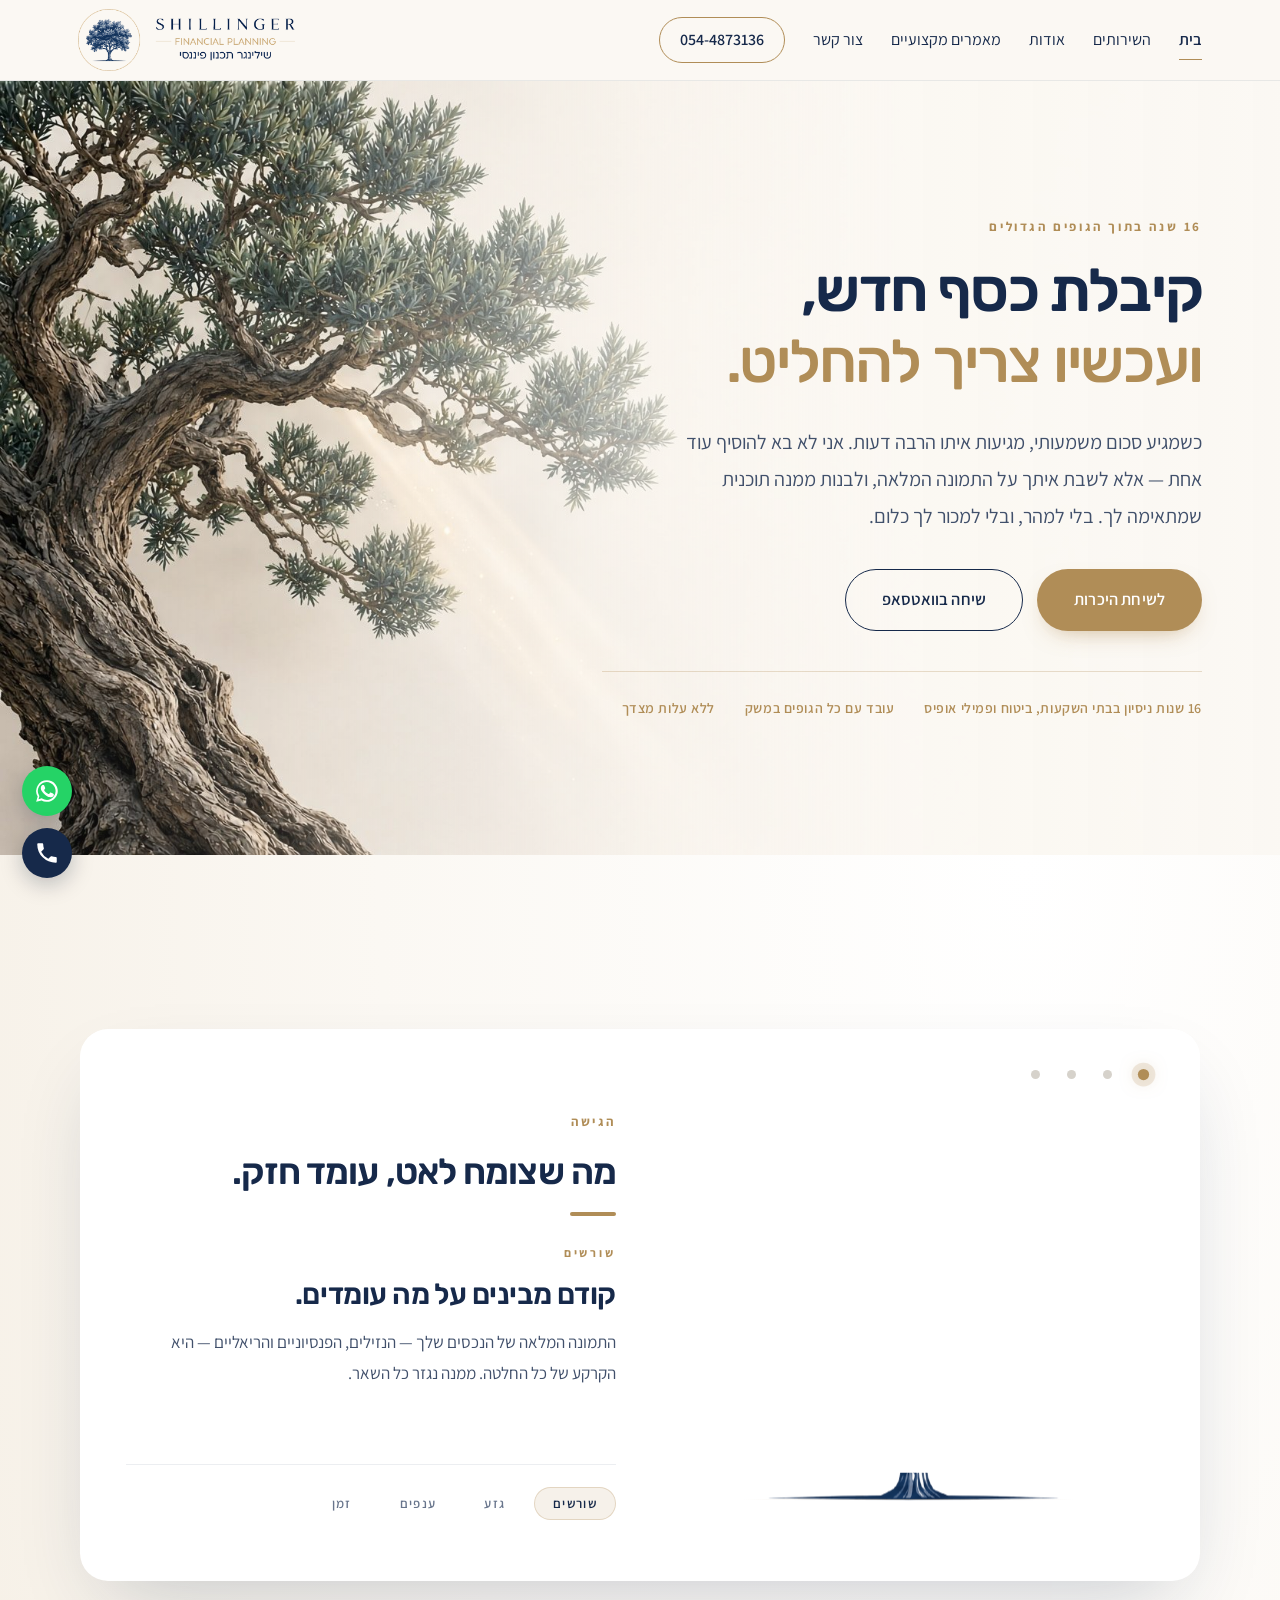
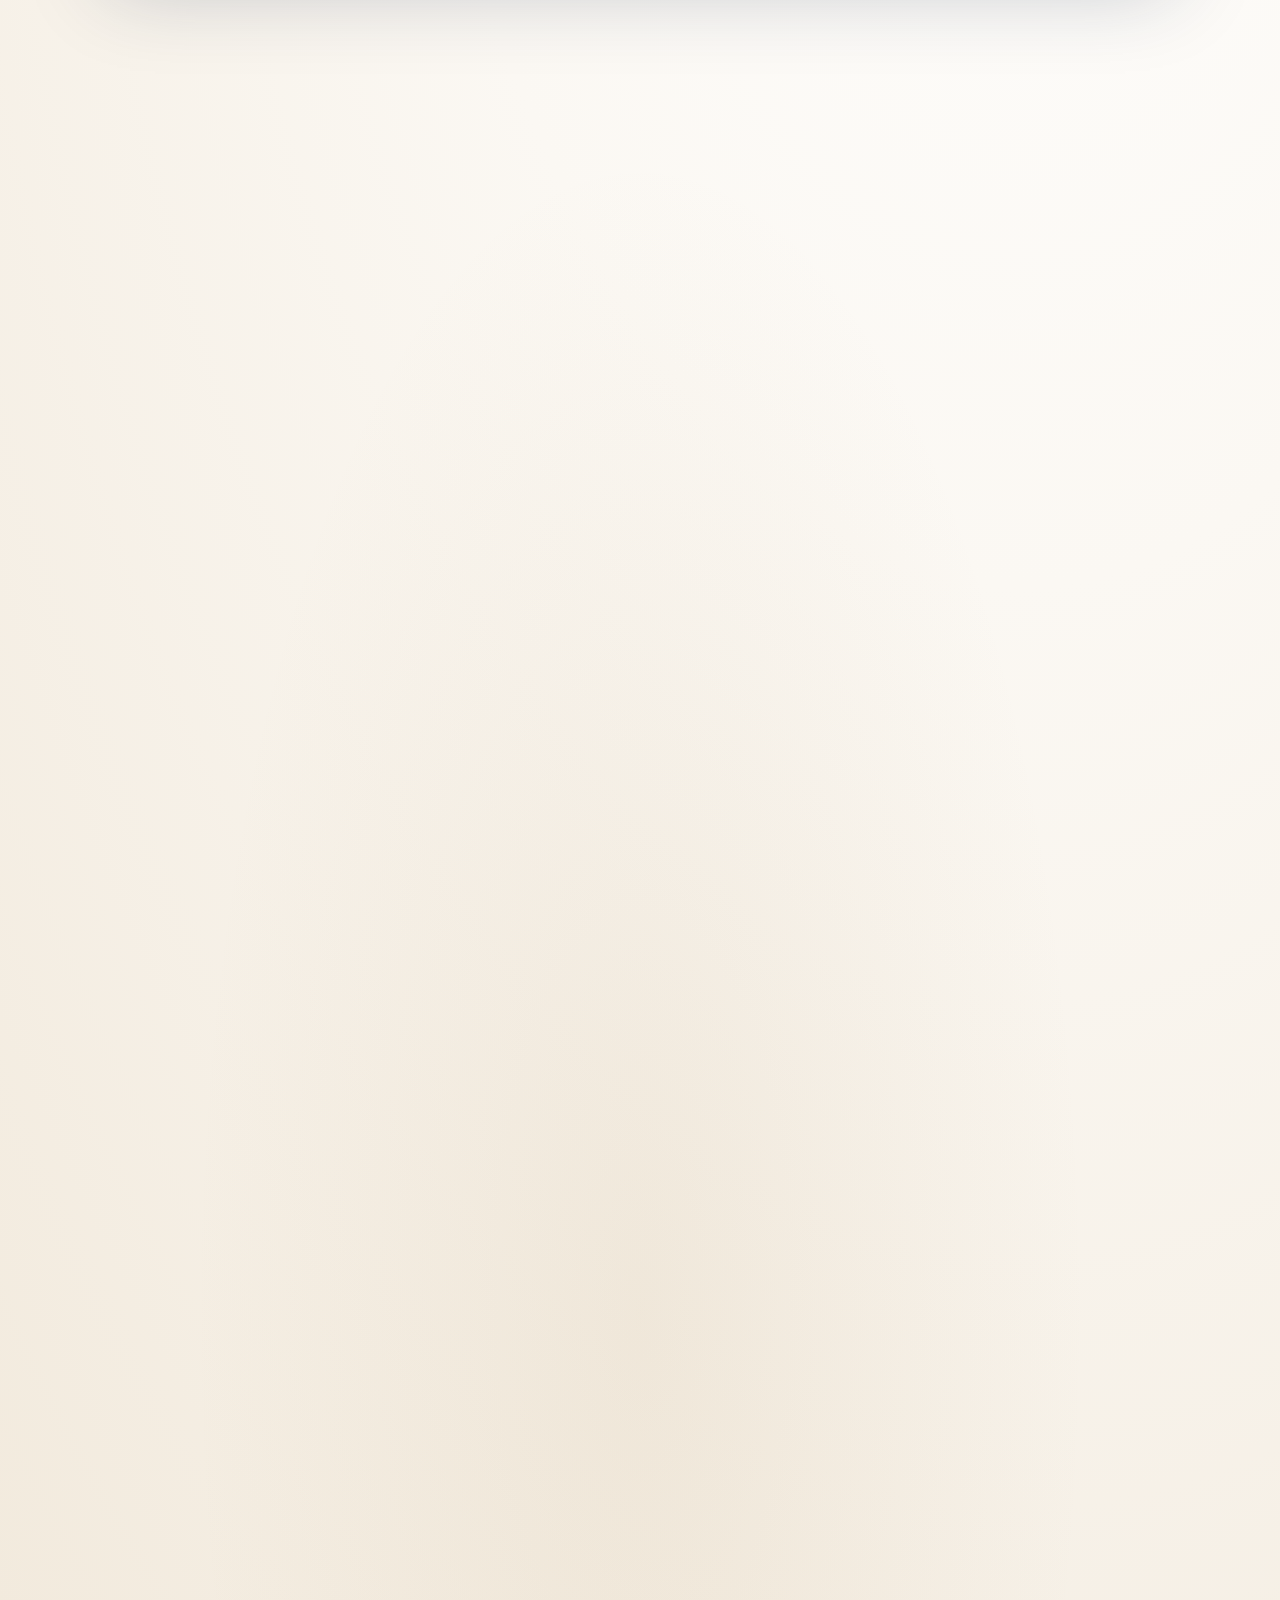
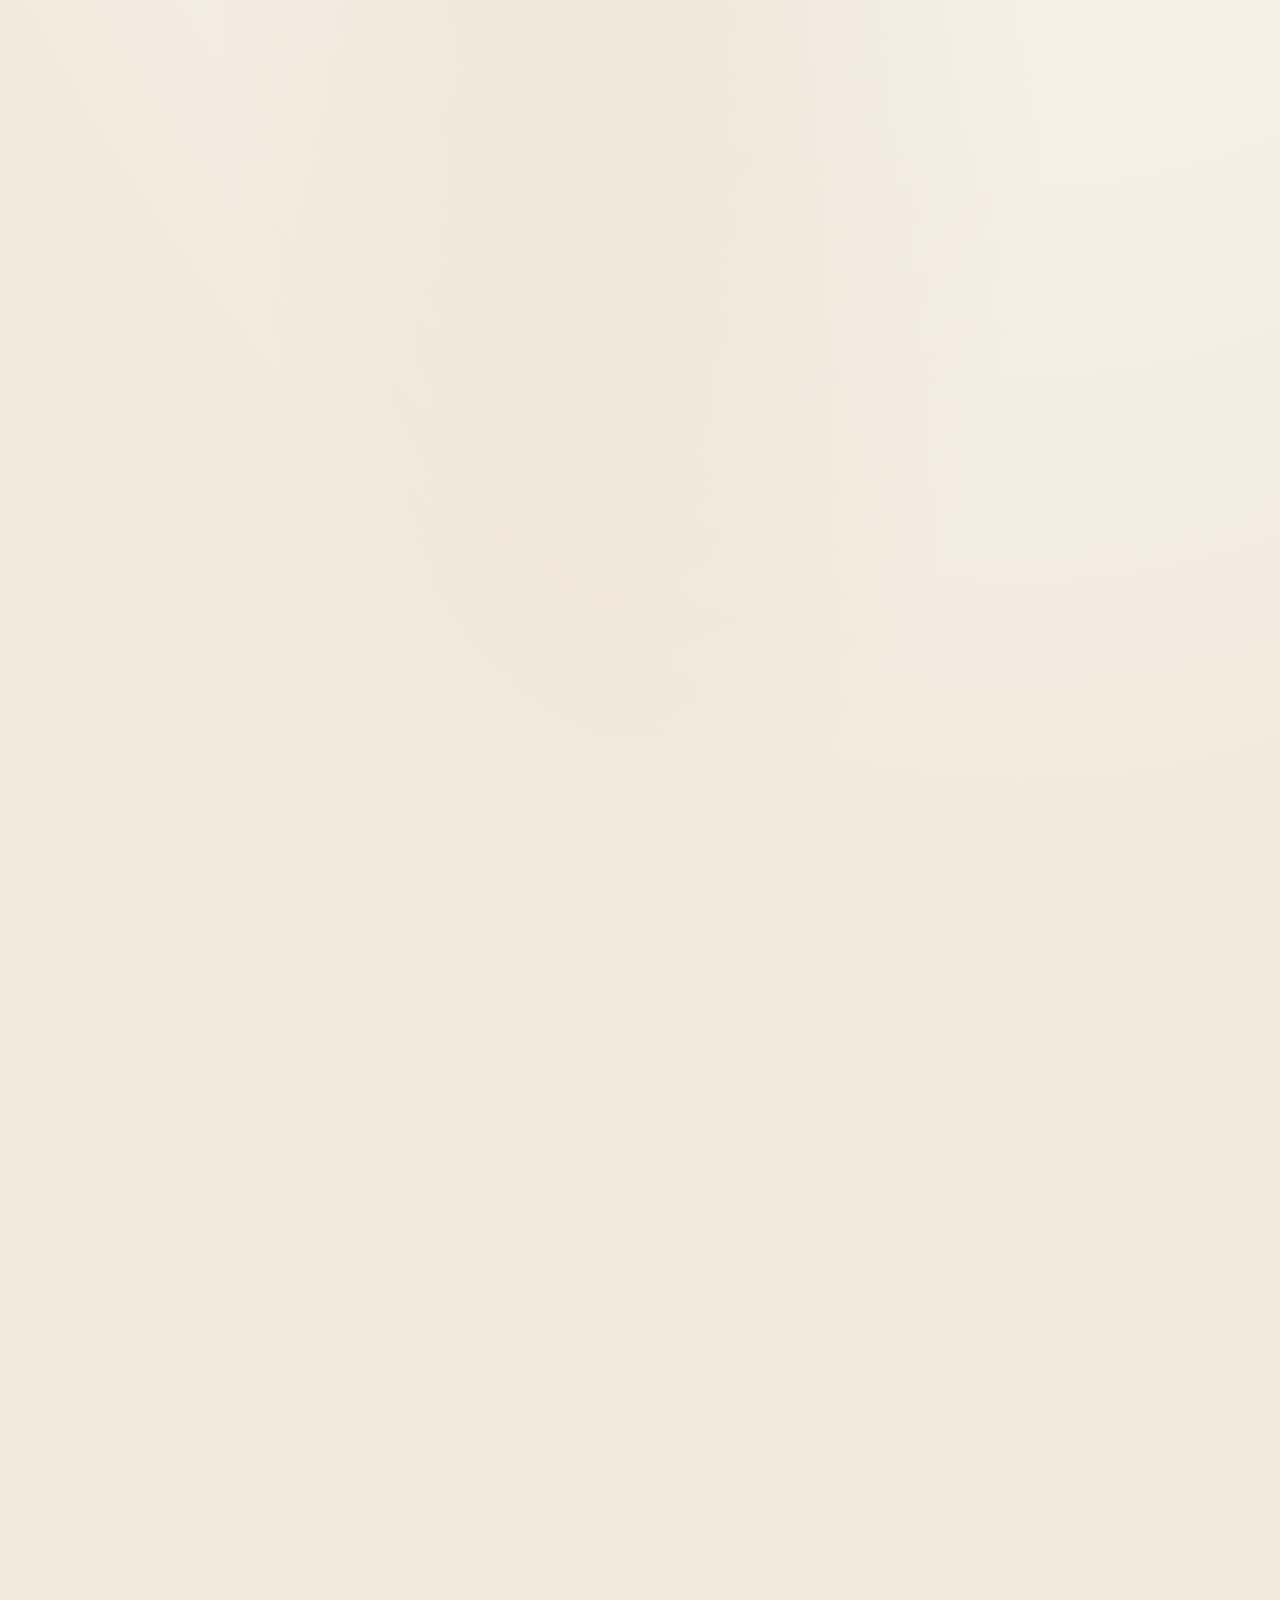
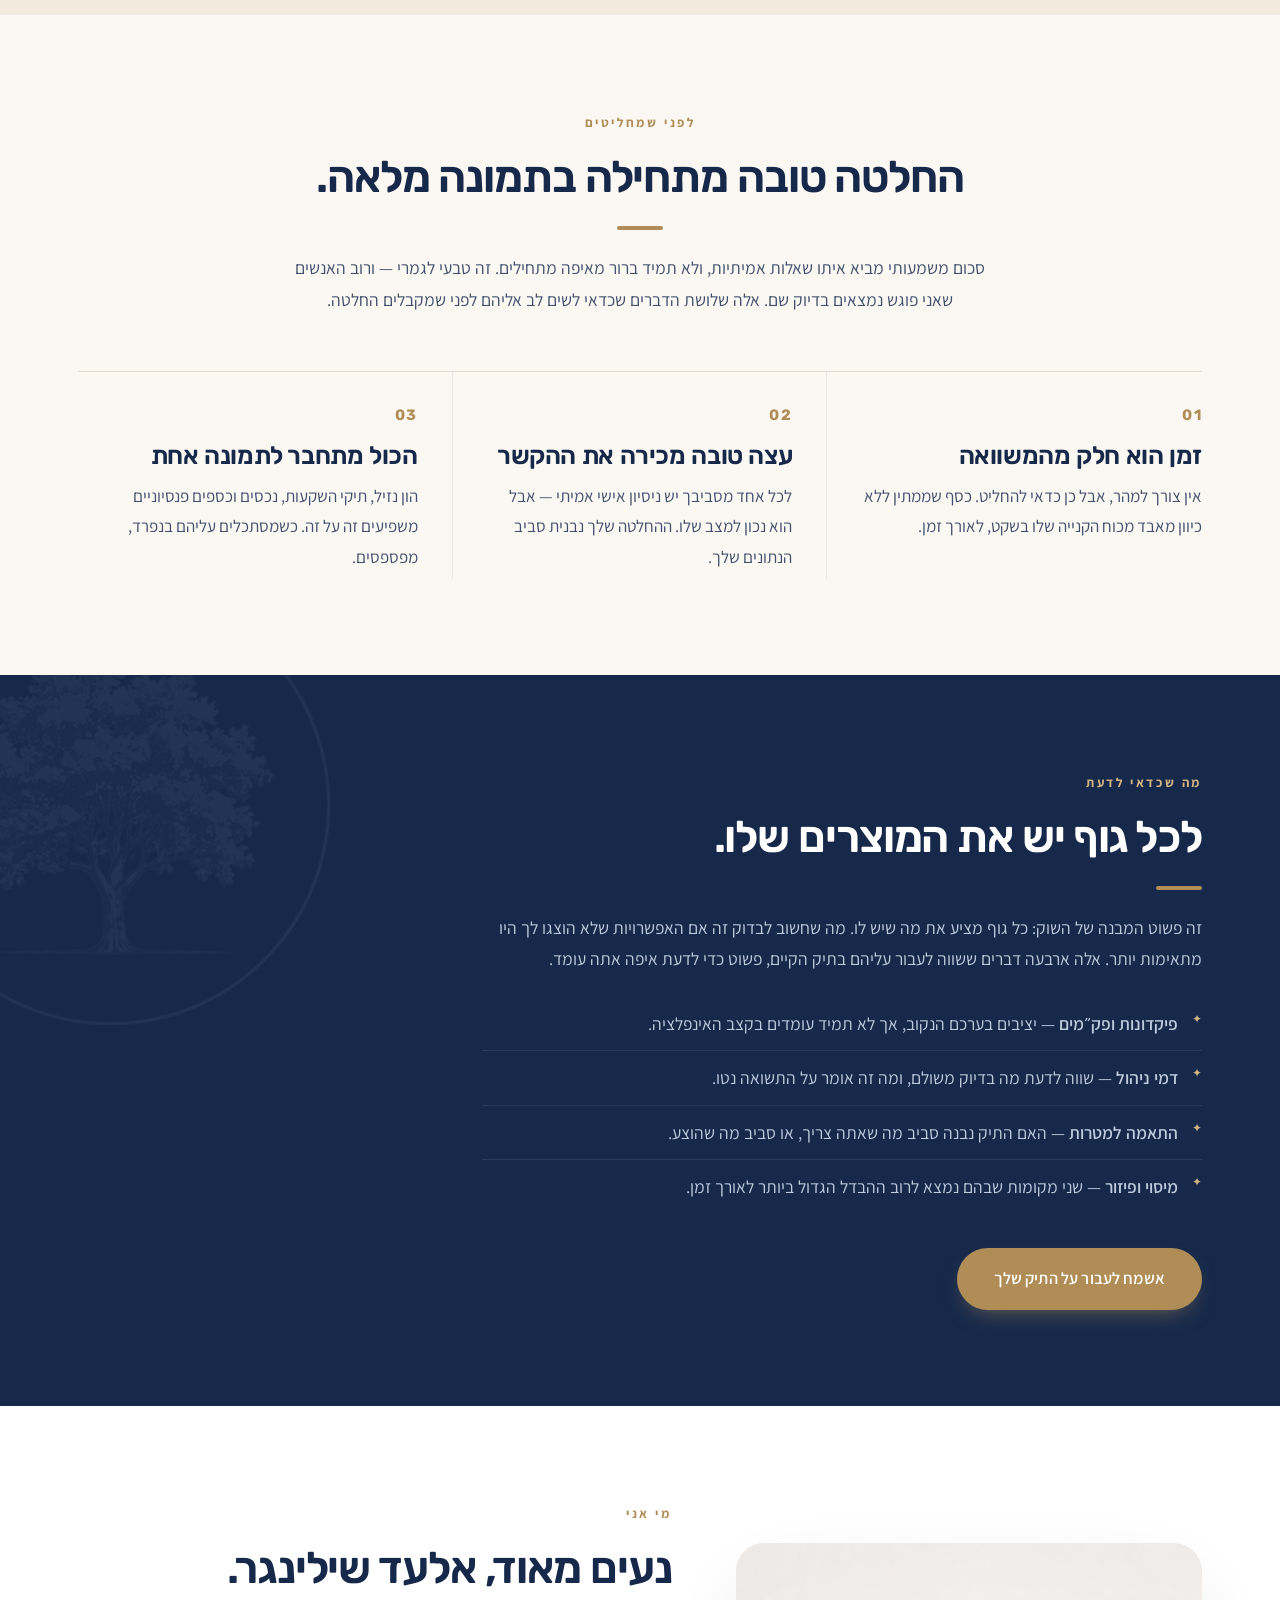
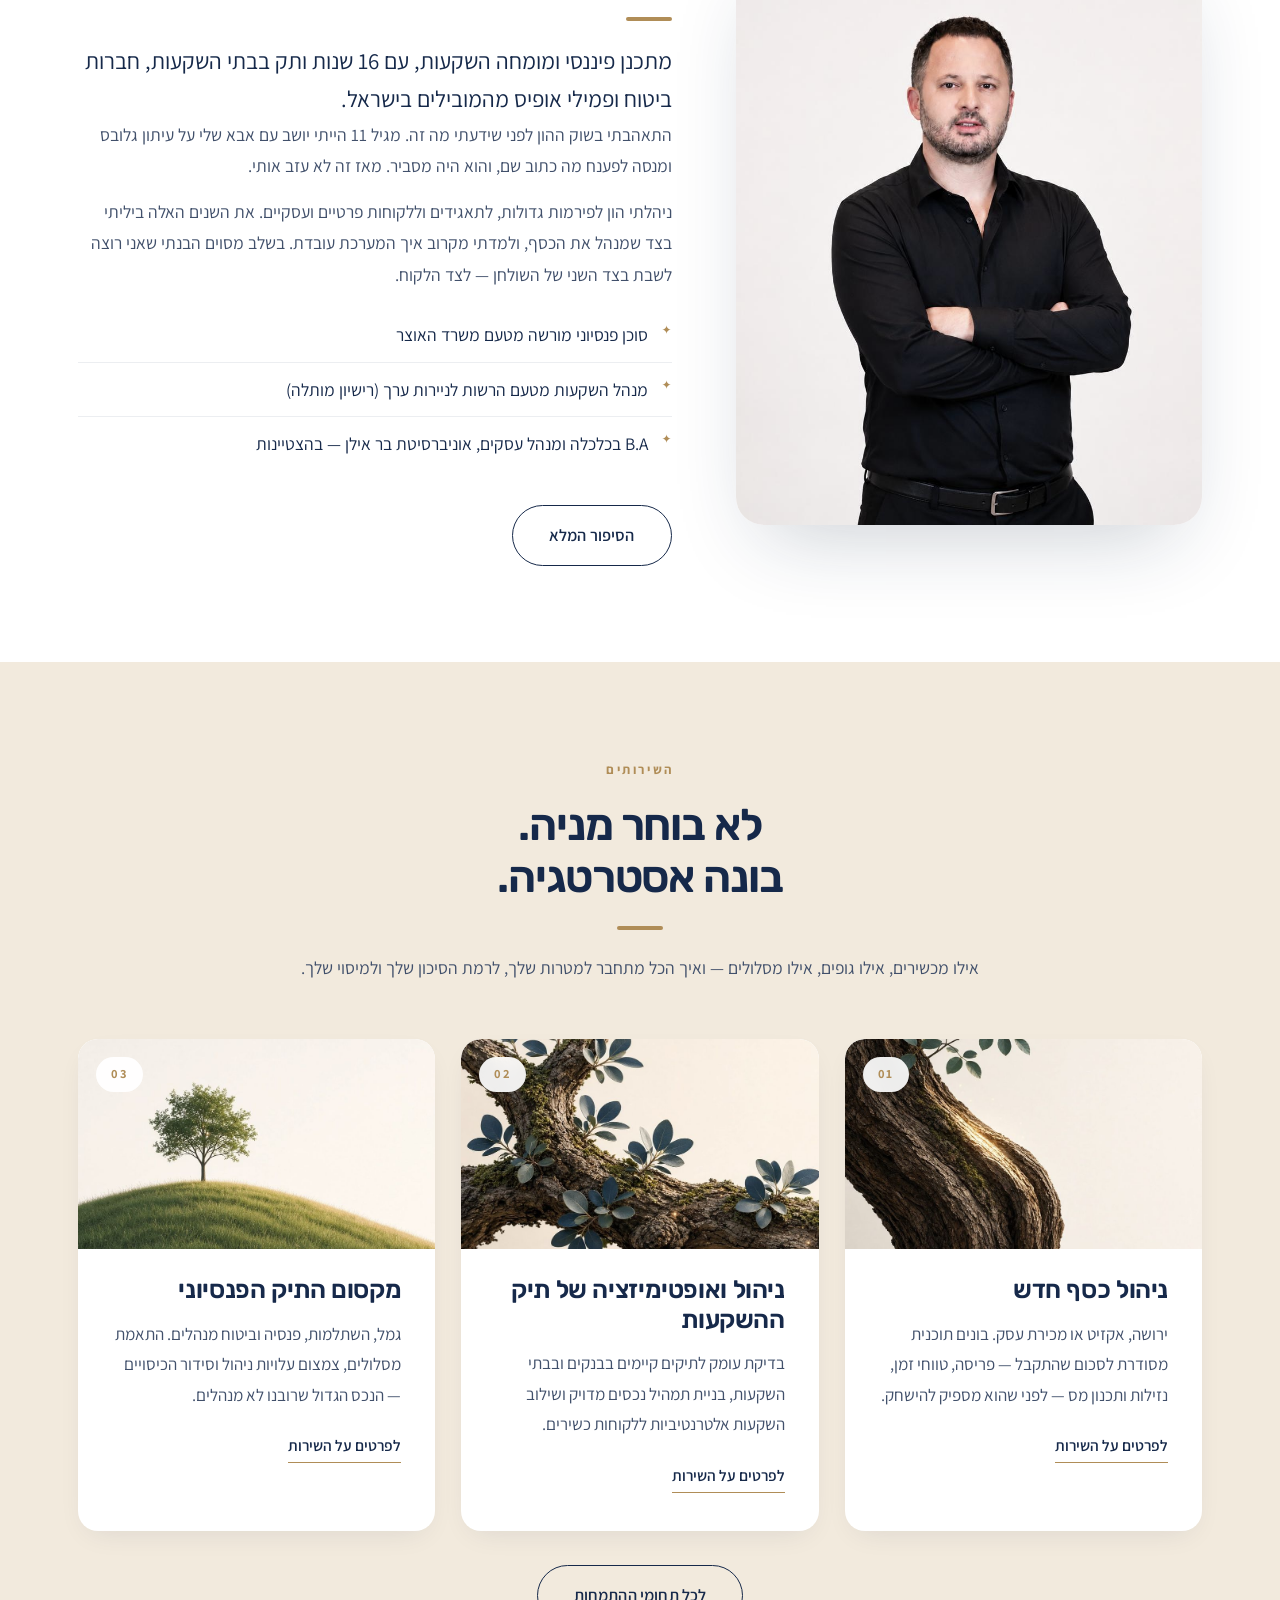
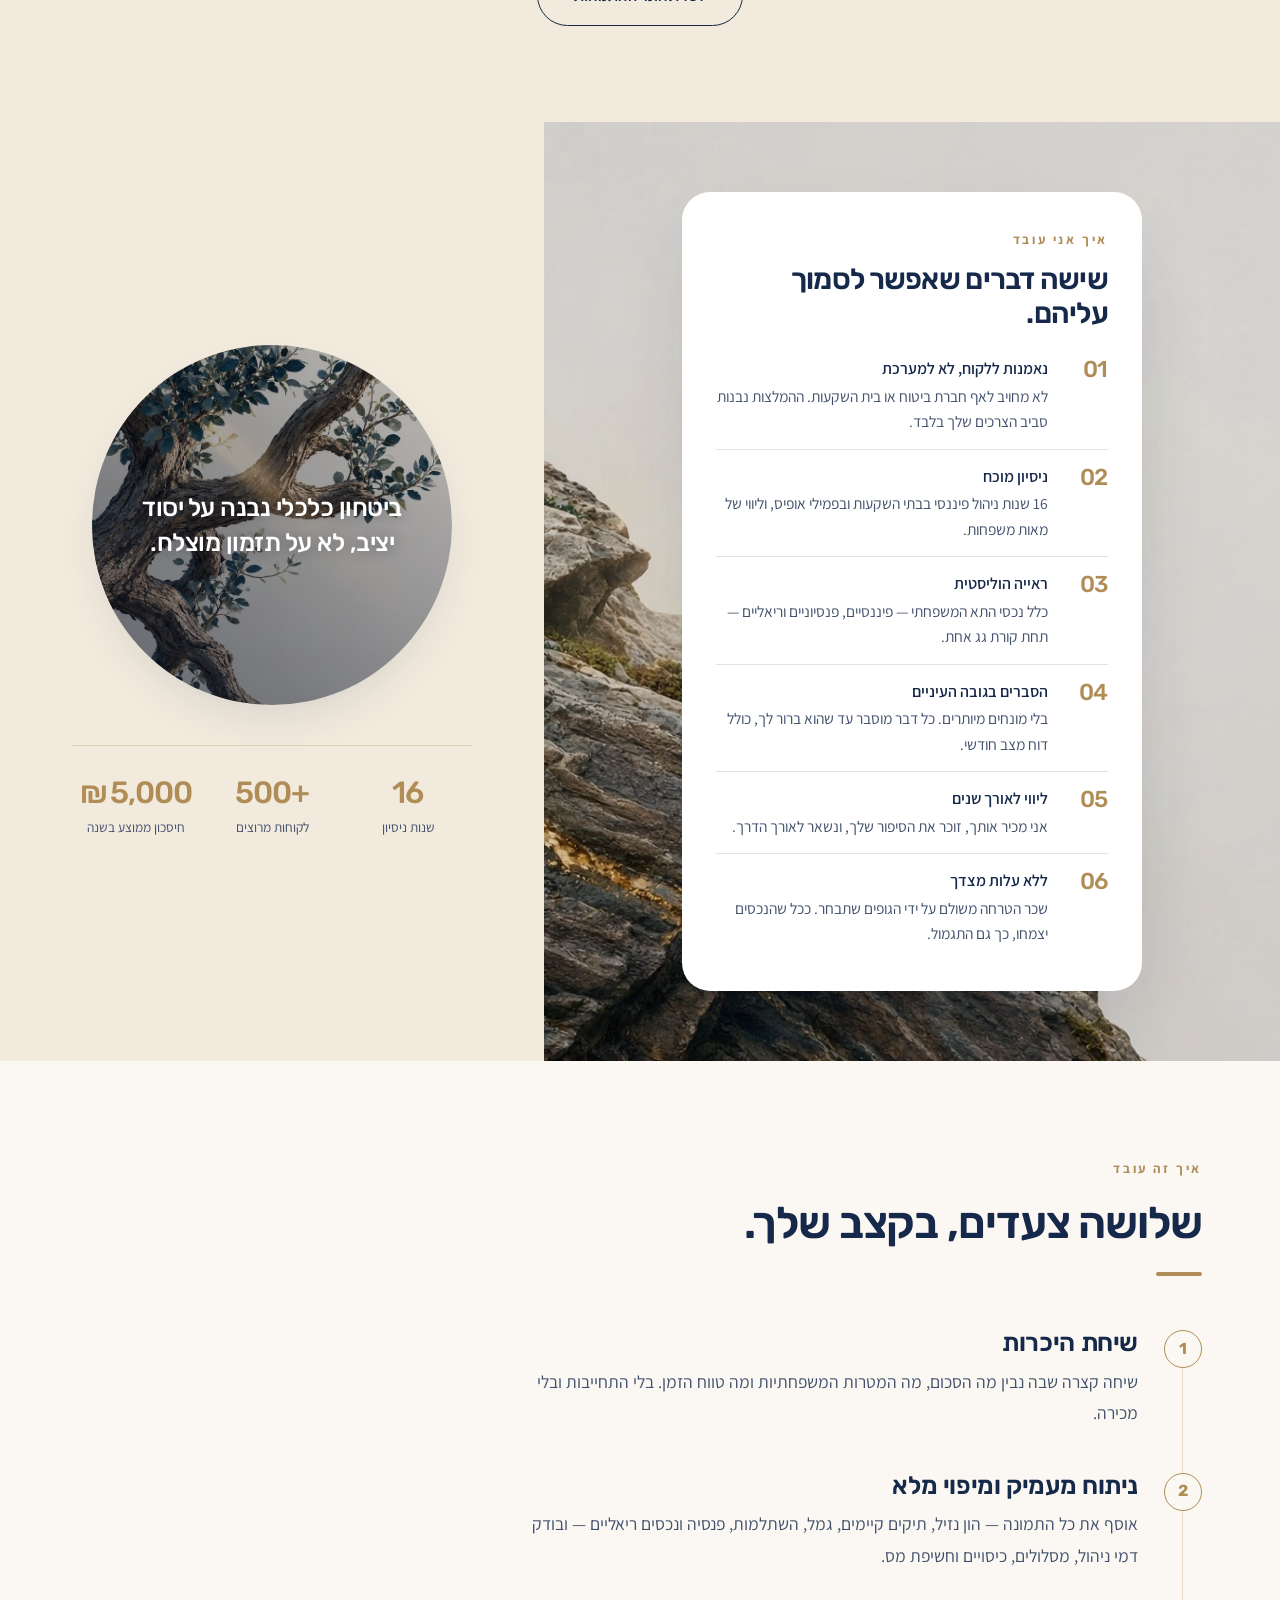
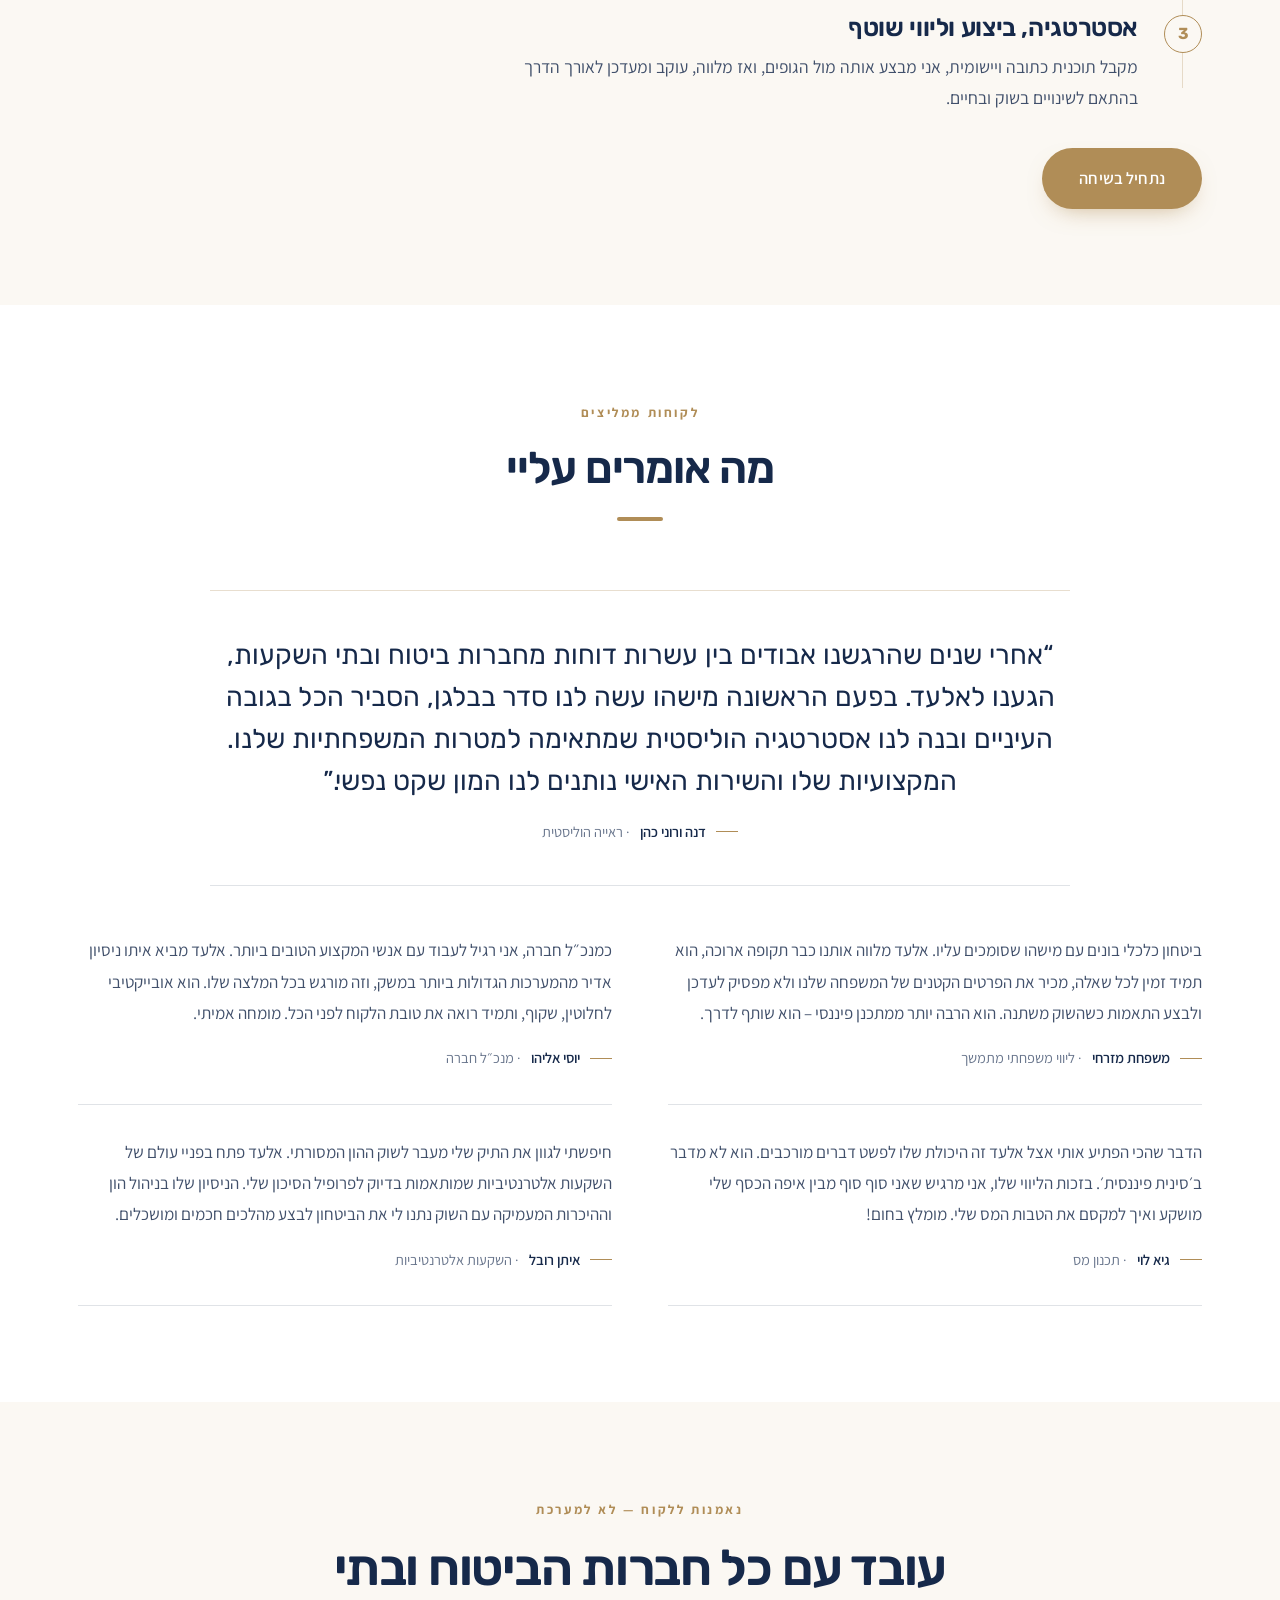
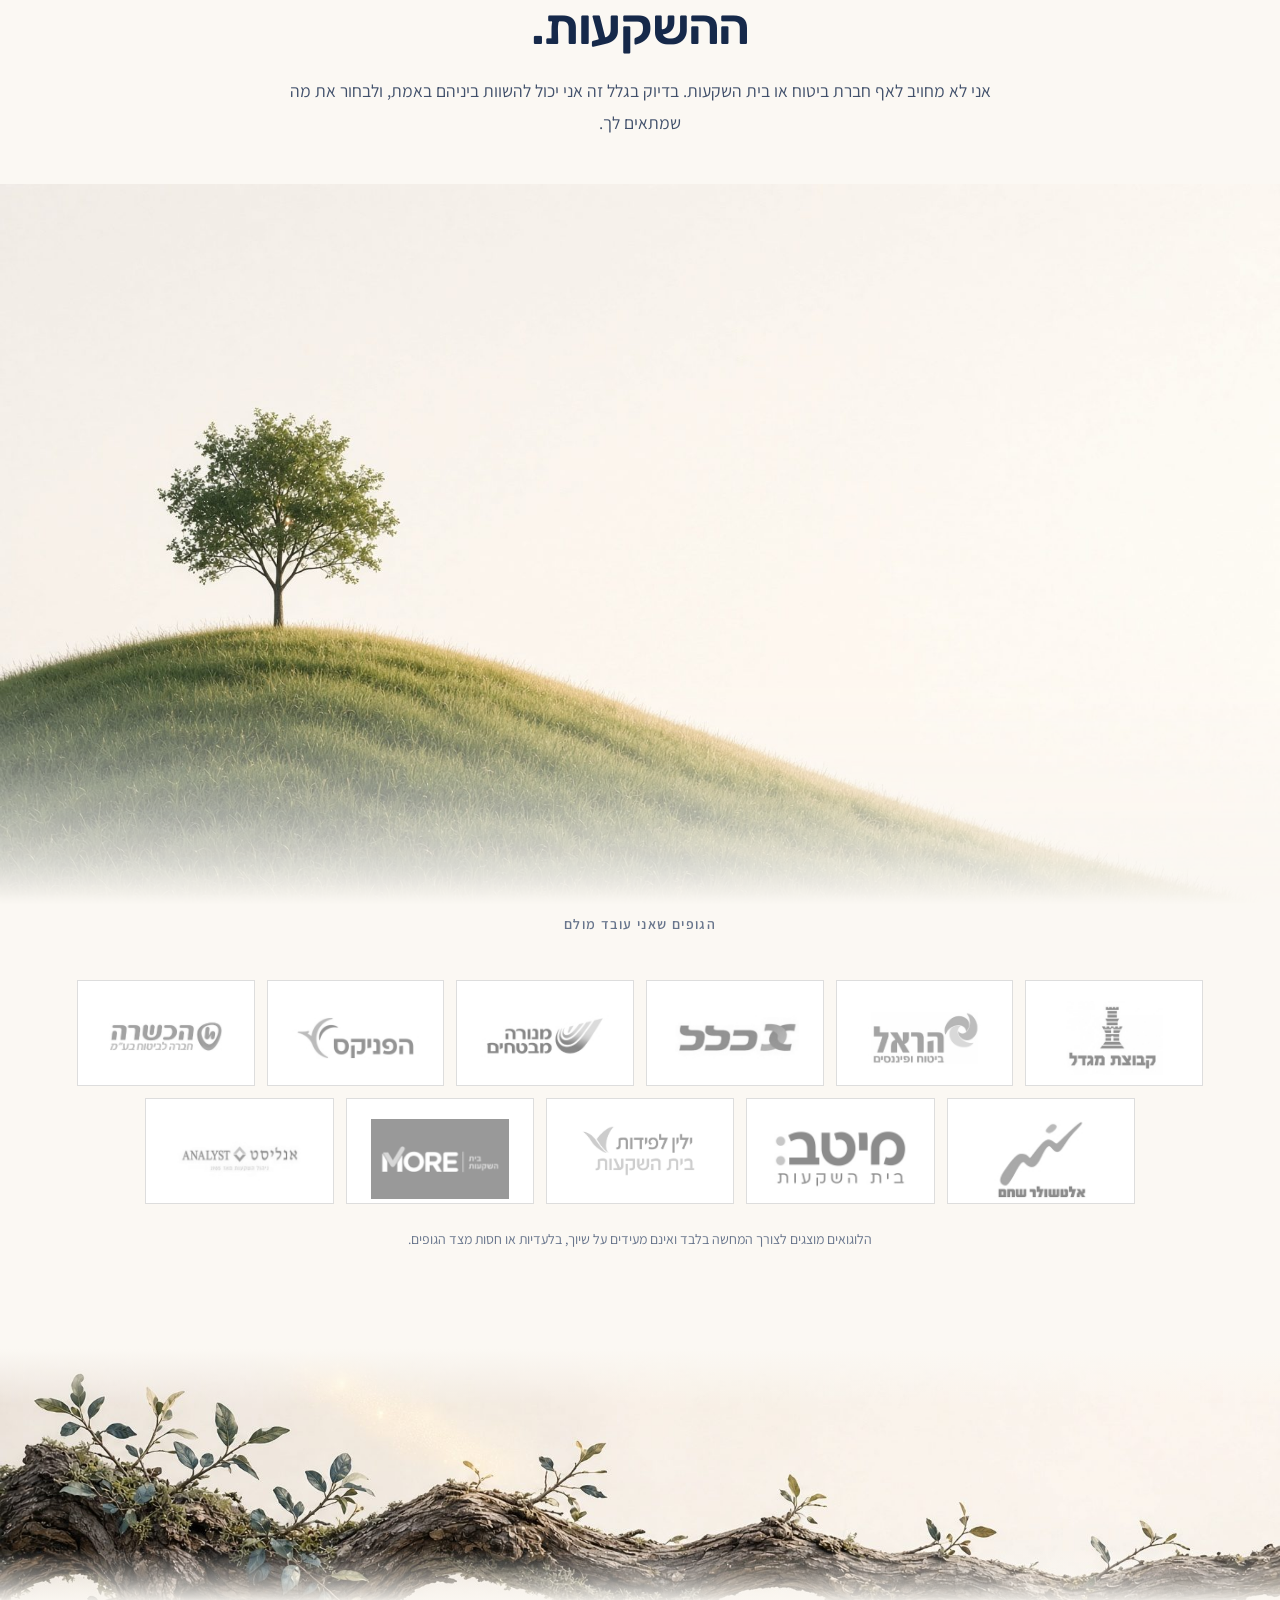
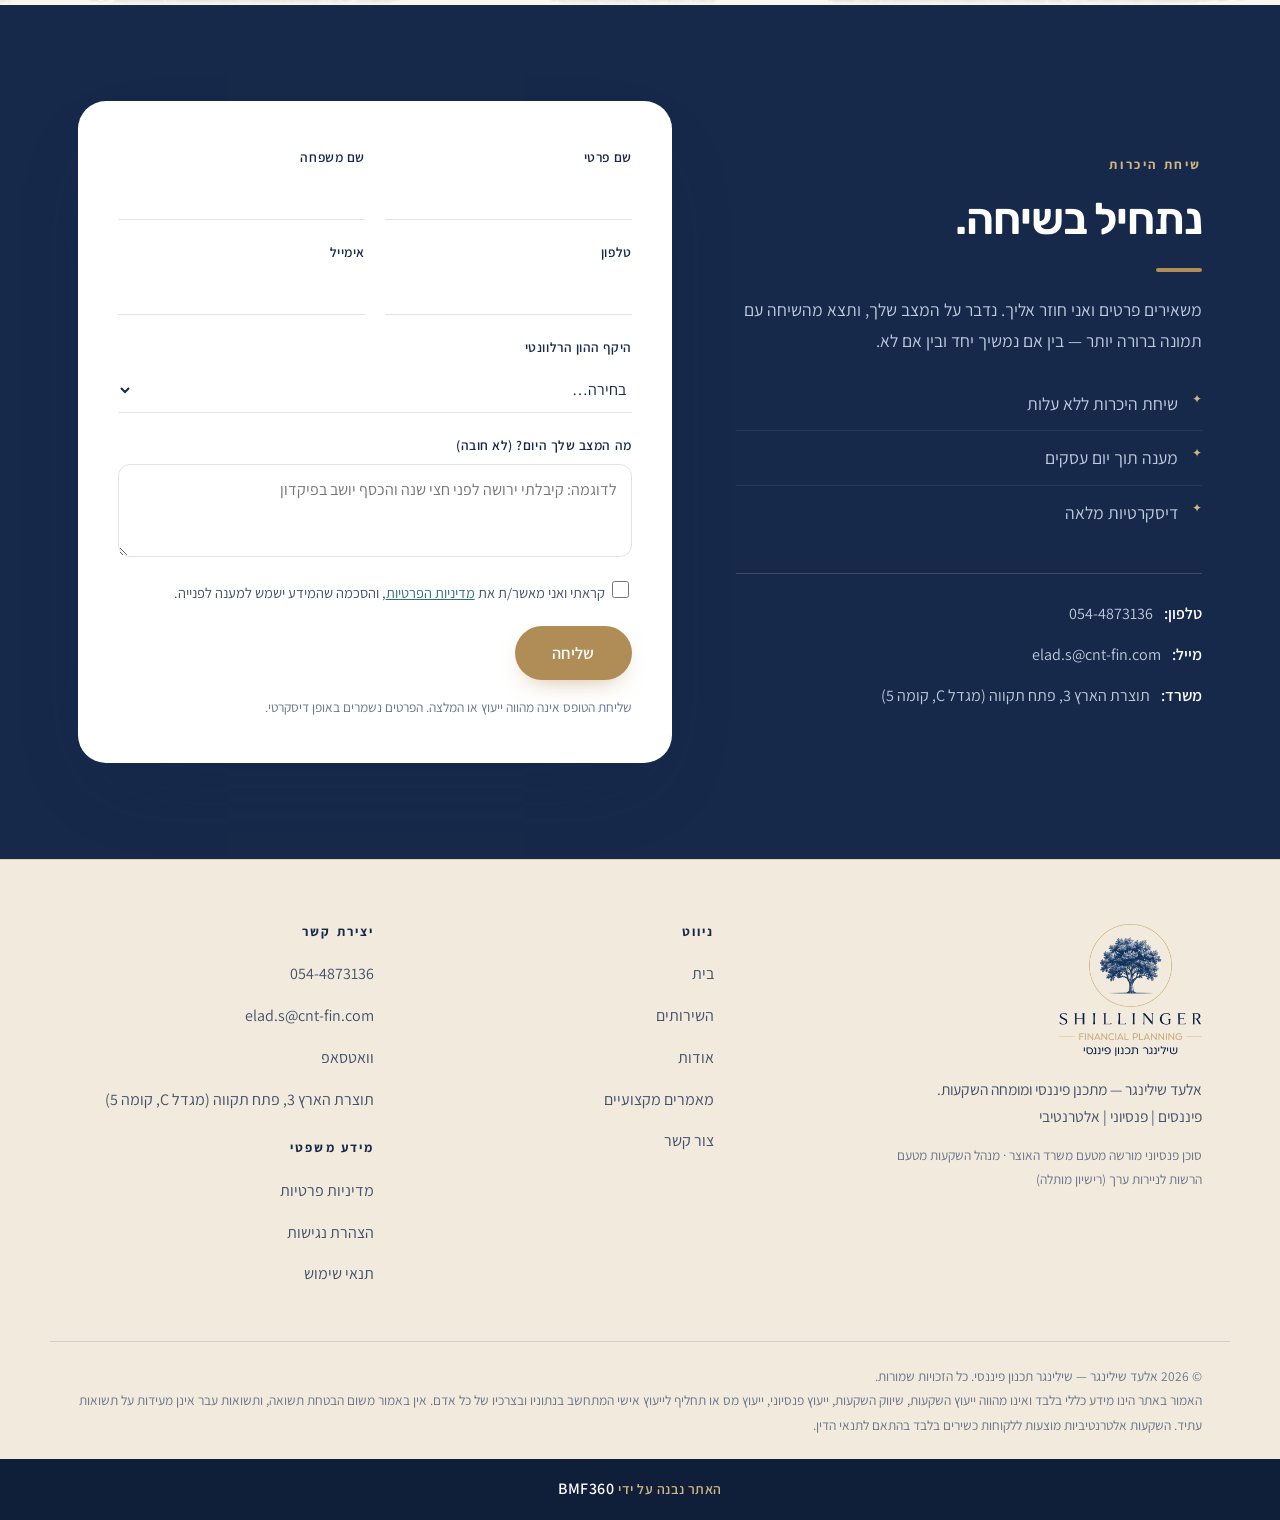
==== index.html @ 6fb57479 "תיקוני עיצוב: סקשן הגישה, פינות, רוחב מלא, ירידת שורה וטרמארק סקשן "איך אני עובד" נבנה מחדש: - הכרטי" ====
<!DOCTYPE html>
<html lang="he" dir="rtl">
<head>
<meta charset="utf-8">
<meta name="viewport" content="width=device-width,initial-scale=1">
<title>אלעד שילינגר | מתכנן פיננסי ומומחה השקעות</title>
<meta name="description" content="קיבלת כסף חדש — ירושה, אקזיט או מכירת עסק — ולא יודע מה לעשות איתו? אלעד שילינגר, מתכנן פיננסי עם 16 שנות ניסיון בבתי השקעות ופמילי אופיס. שיחת היכרות ללא עלות.">
<meta property="og:title" content="אלעד שילינגר | מתכנן פיננסי ומומחה השקעות">
<meta property="og:description" content="קיבלת כסף חדש — ירושה, אקזיט או מכירת עסק — ולא יודע מה לעשות איתו? אלעד שילינגר, מתכנן פיננסי עם 16 שנות ניסיון בבתי השקעות ופמילי אופיס. שיחת היכרות ללא עלות.">
<meta property="og:image" content="assets/img/brand/logo-horizontal.png">
<meta property="og:type" content="website">
<meta property="og:locale" content="he_IL">
<link rel="icon" type="image/png" href="assets/img/brand/favicon.png">
<link rel="preconnect" href="https://fonts.googleapis.com">
<link rel="preconnect" href="https://fonts.gstatic.com" crossorigin>
<link href="https://fonts.googleapis.com/css2?family=Rubik:wght@400;500;600;700&family=Assistant:wght@300;400;600;700&display=swap" rel="stylesheet">
<link rel="stylesheet" href="assets/css/style.css">
<script type="application/ld+json">
{
  "@context":"https://schema.org",
  "@type":"FinancialService",
  "name":"שילינגר תכנון פיננסי",
  "founder":{"@type":"Person","name":"אלעד שילינגר","jobTitle":"מתכנן פיננסי ומומחה השקעות"},
  "telephone":"+972-54-4873136",
  "email":"elad.s@cnt-fin.com",
  "areaServed":"IL",
  "address":{"@type":"PostalAddress","streetAddress":"תוצרת הארץ 3, מגדל C קומה 5","addressLocality":"פתח תקווה","addressCountry":"IL"}
}
</script>
</head>
<body>

<header class="header">
  <div class="header__inner">
    <a class="brand" href="index.html" aria-label="שילינגר תכנון פיננסי — לעמוד הבית">
      <img src="assets/img/brand/logo-horizontal.png" alt="שילינגר תכנון פיננסי">
    </a>
    <button class="nav__toggle" aria-label="פתיחת תפריט" aria-expanded="false"><span></span><span></span><span></span></button>
    <nav class="nav">
      <a href="index.html" aria-current="page">בית</a>
      <a href="services.html">השירותים</a>
      <a href="about.html">אודות</a>
      <a href="articles.html">מאמרים מקצועיים</a>
      <a href="contact.html">צור קשר</a>
      <a class="nav__cta" href="tel:0544873136">054-4873136</a>
    </nav>
  </div>
</header>

<section class="hero">
  <img class="hero__bg" src="assets/img/scenes/hero-home.jpg" alt="">
  <div class="hero__inner">
    <div class="hero__content">
      <span class="eyebrow">16 שנה בתוך הגופים הגדולים</span>
      <h1>קיבלת כסף חדש,<span class="accent">ועכשיו צריך להחליט.</span></h1>
      <p class="hero__sub">
        כשמגיע סכום משמעותי, מגיעות איתו הרבה דעות. אני לא בא להוסיף עוד אחת —
        אלא לשבת איתך על התמונה המלאה, ולבנות ממנה תוכנית שמתאימה לך.
        בלי למהר, ובלי למכור לך כלום.
      </p>
      <div class="btn-row">
        <a class="btn btn--primary" href="#contact">לשיחת היכרות</a>
        <a class="btn btn--ghost-light" href="https://wa.me/972544873136" target="_blank" rel="noopener">שיחה בוואטסאפ</a>
      </div>
      <div class="hero__meta">
        <span>16 שנות ניסיון בבתי השקעות, ביטוח ופמילי אופיס</span>
        <span>עובד עם כל הגופים במשק</span>
        <span>ללא עלות מצדך</span>
      </div>
    </div>
  </div>
</section>


<section class="tree" id="approach" aria-labelledby="tree-title">
  <div class="tree__scroll">
    <div class="tree__sticky">
      <div class="tree__card">

        <nav class="tree__dots" aria-label="שלבי הגישה">
        <button class="tree__dot is-on" type="button" data-go="0" aria-label="שורשים"><span></span></button>
        <button class="tree__dot" type="button" data-go="1" aria-label="גזע"><span></span></button>
        <button class="tree__dot" type="button" data-go="2" aria-label="ענפים"><span></span></button>
        <button class="tree__dot" type="button" data-go="3" aria-label="זמן"><span></span></button>
        </nav>

        <div class="tree__body">
          <div class="tree__stage" aria-hidden="true">
            <svg class="tree__ring" viewBox="0 0 200 200"><circle cx="100" cy="100" r="97"/></svg>
            <div class="tree__mask"><img src="assets/img/brand/tree.png" alt=""></div>
            <span class="tree__ground"></span>
          </div>

          <div class="tree__text">
            <span class="eyebrow">הגישה</span>
            <h2 id="tree-title">מה שצומח לאט, עומד חזק.</h2>
            <hr class="rule">

            <div class="tree__panels">
          <article class="tree__panel is-on">
            <span class="tree__step">שורשים</span>
            <h3>קודם מבינים על מה עומדים.</h3>
            <p>התמונה המלאה של הנכסים שלך — הנזילים, הפנסיוניים והריאליים — היא הקרקע של כל החלטה. ממנה נגזר כל השאר.</p>
          </article>
          <article class="tree__panel">
            <span class="tree__step">גזע</span>
            <h3>מבנה אחד שמחזיק את הכול.</h3>
            <p>אסטרטגיה ברורה שנבנתה סביב המטרות שלך ורמת הסיכון שנוחה לך — לא סביב המוצר שנוח למישהו אחר למכור.</p>
          </article>
          <article class="tree__panel">
            <span class="tree__step">ענפים</span>
            <h3>פיזור שמאפשר לישון בשקט.</h3>
            <p>מכשירים שונים, גופים שונים, מטבעות וטווחי זמן שונים. כך שאף רוח אחת לא מזיזה את כל התיק.</p>
          </article>
          <article class="tree__panel">
            <span class="tree__step">זמן</span>
            <h3>עץ לא גדל בשבוע.</h3>
            <p>גם הון לא. הליווי נמשך לאורך שנים ומתעדכן עם השוק ועם החיים, בקצב שמתאים לך.</p>
          </article>
            </div>

            <nav class="tree__marks" aria-label="מעבר בין השלבים">
        <button class="tree__mark is-on" type="button" data-go="0">שורשים</button>
        <button class="tree__mark" type="button" data-go="1">גזע</button>
        <button class="tree__mark" type="button" data-go="2">ענפים</button>
        <button class="tree__mark" type="button" data-go="3">זמן</button>
            </nav>
          </div>
        </div>

      </div>
    </div>
  </div>
</section>

<section class="section section--cream" id="problem">
  <div class="container reveal">
    <div class="shead shead--center">
      <span class="eyebrow">לפני שמחליטים</span>
      <h2>החלטה טובה מתחילה בתמונה מלאה.</h2>
      <hr class="rule">
      <p class="body">
        סכום משמעותי מביא איתו שאלות אמיתיות, ולא תמיד ברור מאיפה מתחילים.
        זה טבעי לגמרי — ורוב האנשים שאני פוגש נמצאים בדיוק שם. אלה שלושת
        הדברים שכדאי לשים לב אליהם לפני שמקבלים החלטה.
      </p>
    </div>

    <div class="cols">
      <article>
        <div class="cols__n">01</div>
        <h3>זמן הוא חלק מהמשוואה</h3>
        <p>אין צורך למהר, אבל כן כדאי להחליט. כסף שממתין ללא כיוון מאבד מכוח הקנייה שלו בשקט, לאורך זמן.</p>
      </article>
      <article>
        <div class="cols__n">02</div>
        <h3>עצה טובה מכירה את ההקשר</h3>
        <p>לכל אחד מסביבך יש ניסיון אישי אמיתי — אבל הוא נכון למצב שלו. ההחלטה שלך נבנית סביב הנתונים שלך.</p>
      </article>
      <article>
        <div class="cols__n">03</div>
        <h3>הכול מתחבר לתמונה אחת</h3>
        <p>הון נזיל, תיקי השקעות, נכסים וכספים פנסיוניים משפיעים זה על זה. כשמסתכלים עליהם בנפרד, מפספסים.</p>
      </article>
    </div>
  </div>
</section>

<section class="section section--navy section--wm">
  <div class="container reveal">
    <div class="shead">
      <span class="eyebrow">מה שכדאי לדעת</span>
      <h2>לכל גוף יש את המוצרים שלו.</h2>
      <hr class="rule">
      <p class="body">
        זה פשוט המבנה של השוק: כל גוף מציע את מה שיש לו. מה שחשוב לבדוק זה אם
        האפשרויות שלא הוצגו לך היו מתאימות יותר. אלה ארבעה דברים ששווה לעבור
        עליהם בתיק הקיים, פשוט כדי לדעת איפה אתה עומד.
      </p>
      <ul class="icon-list" style="margin-top:22px">
        <li><span class="ico">✦</span><span><strong>פיקדונות ופק״מים</strong> — יציבים בערכם הנקוב, אך לא תמיד עומדים בקצב האינפלציה.</span></li>
        <li><span class="ico">✦</span><span><strong>דמי ניהול</strong> — שווה לדעת מה בדיוק משולם, ומה זה אומר על התשואה נטו.</span></li>
        <li><span class="ico">✦</span><span><strong>התאמה למטרות</strong> — האם התיק נבנה סביב מה שאתה צריך, או סביב מה שהוצע.</span></li>
        <li><span class="ico">✦</span><span><strong>מיסוי ופיזור</strong> — שני מקומות שבהם נמצא לרוב ההבדל הגדול ביותר לאורך זמן.</span></li>
      </ul>
      <div class="btn-row">
        <a class="btn btn--primary" href="#contact">אשמח לעבור על התיק שלך</a>
      </div>
    </div>
  </div>
</section>

<section class="section section--white" id="about">
  <div class="container reveal">
    <div class="split">
      <div class="split__media">
        <img src="assets/img/elad.jpg" alt="אלעד שילינגר, מתכנן פיננסי ומומחה השקעות">
      </div>
      <div>
        <span class="eyebrow">מי אני</span>
        <h2>נעים מאוד, אלעד שילינגר.</h2>
        <hr class="rule">
        <p class="lead">מתכנן פיננסי ומומחה השקעות, עם 16 שנות ותק בבתי השקעות, חברות ביטוח ופמילי אופיס מהמובילים בישראל.</p>
        <p class="body">
          התאהבתי בשוק ההון לפני שידעתי מה זה. מגיל 11 הייתי יושב עם אבא שלי על
          עיתון גלובס ומנסה לפענח מה כתוב שם, והוא היה מסביר. מאז זה לא עזב אותי.
        </p>
        <p class="body" style="margin-top:14px">
          ניהלתי הון לפירמות גדולות, לתאגידים וללקוחות פרטיים ועסקיים. את השנים
          האלה ביליתי בצד שמנהל את הכסף, ולמדתי מקרוב איך המערכת עובדת. בשלב
          מסוים הבנתי שאני רוצה לשבת בצד השני של השולחן — לצד הלקוח.
        </p>
        <ul class="icon-list" style="margin-top:18px">
          <li><span class="ico">✦</span><span>סוכן פנסיוני מורשה מטעם משרד האוצר</span></li>
          <li><span class="ico">✦</span><span>מנהל השקעות מטעם הרשות לניירות ערך (רישיון מותלה)</span></li>
          <li><span class="ico">✦</span><span>B.A בכלכלה ומנהל עסקים, אוניברסיטת בר אילן — בהצטיינות</span></li>
        </ul>
        <div class="btn-row">
          <a class="btn btn--outline" href="about.html">הסיפור המלא</a>
        </div>
      </div>
    </div>
  </div>
</section>

<section class="section section--cream2" id="services">
  <div class="container reveal">
    <div class="shead shead--center">
      <span class="eyebrow">השירותים</span>
      <h2>לא בוחר מניה.<br>בונה אסטרטגיה.</h2>
      <hr class="rule">
      <p class="body">אילו מכשירים, אילו גופים, אילו מסלולים — ואיך הכל מתחבר למטרות שלך, לרמת הסיכון שלך ולמיסוי שלך.</p>
    </div>
    <div class="svc">
      <article class="svc__item" data-n="01">
        <div class="svc__media"><img src="assets/img/scenes/card-new-money.jpg" alt="" loading="lazy"></div>
        <span class="svc__badge">01</span>
        <h3>ניהול כסף חדש</h3>
        <p>ירושה, אקזיט או מכירת עסק. בונים תוכנית מסודרת לסכום שהתקבל — פריסה, טווחי זמן, נזילות ותכנון מס — לפני שהוא מספיק להישחק.</p>
        <a class="svc__link" href="service-new-money.html">לפרטים על השירות</a>
      </article>
      <article class="svc__item" data-n="02">
        <div class="svc__media"><img src="assets/img/scenes/card-portfolio.jpg" alt="" loading="lazy"></div>
        <span class="svc__badge">02</span>
        <h3>ניהול ואופטימיזציה של תיק ההשקעות</h3>
        <p>בדיקת עומק לתיקים קיימים בבנקים ובבתי השקעות, בניית תמהיל נכסים מדויק ושילוב השקעות אלטרנטיביות ללקוחות כשירים.</p>
        <a class="svc__link" href="service-portfolio.html">לפרטים על השירות</a>
      </article>
      <article class="svc__item" data-n="03">
        <div class="svc__media"><img src="assets/img/scenes/card-pension.jpg" alt="" loading="lazy"></div>
        <span class="svc__badge">03</span>
        <h3>מקסום התיק הפנסיוני</h3>
        <p>גמל, השתלמות, פנסיה וביטוח מנהלים. התאמת מסלולים, צמצום עלויות ניהול וסידור הכיסויים — הנכס הגדול שרובנו לא מנהלים.</p>
        <a class="svc__link" href="service-pension.html">לפרטים על השירות</a>
      </article>
    </div>
    <div class="btn-row center" style="justify-content:center">
      <a class="btn btn--outline" href="services.html">לכל תחומי ההתמחות</a>
    </div>
  </div>
</section>

<section class="overlay-split" aria-labelledby="how-title">
  <div class="overlay-split__media">
    <img src="assets/img/scenes/bedrock.jpg" alt="" loading="lazy">
    <div class="overlay-split__card reveal">
      <span class="eyebrow">איך אני עובד</span>
      <h2 id="how-title">שישה דברים שאפשר לסמוך עליהם.</h2>
      <ol class="numlist">
          <li>
            <b>01</b>
            <span><strong>נאמנות ללקוח, לא למערכת</strong>לא מחויב לאף חברת ביטוח או בית השקעות. ההמלצות נבנות סביב הצרכים שלך בלבד.</span>
          </li>
          <li>
            <b>02</b>
            <span><strong>ניסיון מוכח</strong>16 שנות ניהול פיננסי בבתי השקעות ובפמילי אופיס, וליווי של מאות משפחות.</span>
          </li>
          <li>
            <b>03</b>
            <span><strong>ראייה הוליסטית</strong>כלל נכסי התא המשפחתי — פיננסיים, פנסיוניים וריאליים — תחת קורת גג אחת.</span>
          </li>
          <li>
            <b>04</b>
            <span><strong>הסברים בגובה העיניים</strong>בלי מונחים מיותרים. כל דבר מוסבר עד שהוא ברור לך, כולל דוח מצב חודשי.</span>
          </li>
          <li>
            <b>05</b>
            <span><strong>ליווי לאורך שנים</strong>אני מכיר אותך, זוכר את הסיפור שלך, ונשאר לאורך הדרך.</span>
          </li>
          <li>
            <b>06</b>
            <span><strong>ללא עלות מצדך</strong>שכר הטרחה משולם על ידי הגופים שתבחר. ככל שהנכסים יצמחו, כך גם התגמול.</span>
          </li>
      </ol>
    </div>
  </div>

  <div class="overlay-split__panel">
    <div class="overlay-split__inner reveal">
      <div class="circle-figure">
        <img src="assets/img/scenes/circle.jpg" alt="" loading="lazy">
        <p class="circle-figure__text">ביטחון כלכלי נבנה על יסוד יציב, לא על תזמון מוצלח.</p>
      </div>
      <div class="overlay-split__figures">
        <div><b>16</b><span>שנות ניסיון</span></div>
        <div><b>+500</b><span>לקוחות מרוצים</span></div>
        <div><b>5,000&#8239;₪</b><span>חיסכון ממוצע בשנה</span></div>
      </div>
    </div>
  </div>
</section>

<section class="section section--cream">
  <div class="container reveal">
    <div class="shead">
      <span class="eyebrow">איך זה עובד</span>
      <h2>שלושה צעדים, בקצב שלך.</h2>
      <hr class="rule">
    </div>
    <div class="steps">
      <article class="steps__item">
        <span class="steps__dot">1</span>
        <h3>שיחת היכרות</h3>
        <p>שיחה קצרה שבה נבין מה הסכום, מה המטרות המשפחתיות ומה טווח הזמן. בלי התחייבות ובלי מכירה.</p>
      </article>
      <article class="steps__item">
        <span class="steps__dot">2</span>
        <h3>ניתוח מעמיק ומיפוי מלא</h3>
        <p>אוסף את כל התמונה — הון נזיל, תיקים קיימים, גמל, השתלמות, פנסיה ונכסים ריאליים — ובודק דמי ניהול, מסלולים, כיסויים וחשיפת מס.</p>
      </article>
      <article class="steps__item">
        <span class="steps__dot">3</span>
        <h3>אסטרטגיה, ביצוע וליווי שוטף</h3>
        <p>מקבל תוכנית כתובה ויישומית, אני מבצע אותה מול הגופים, ואז מלווה, עוקב ומעדכן לאורך הדרך בהתאם לשינויים בשוק ובחיים.</p>
      </article>
    </div>
    <div class="btn-row">
      <a class="btn btn--primary" href="#contact">נתחיל בשיחה</a>
    </div>
  </div>
</section>

<section class="section section--white" id="testimonials">
  <div class="container reveal">
    <div class="shead shead--center">
      <span class="eyebrow">לקוחות ממליצים</span>
      <h2>מה אומרים עליי</h2>
      <hr class="rule">
    </div>
    <div class="tst">
      <blockquote class="tst__feature">
        <p>&ldquo;אחרי שנים שהרגשנו אבודים בין עשרות דוחות מחברות ביטוח ובתי השקעות, הגענו לאלעד. בפעם הראשונה מישהו עשה לנו סדר בבלגן, הסביר הכל בגובה העיניים ובנה לנו אסטרטגיה הוליסטית שמתאימה למטרות המשפחתיות שלנו. המקצועיות שלו והשירות האישי נותנים לנו המון שקט נפשי.&rdquo;</p>
        <div class="tst__by" style="justify-content:center">דנה ורוני כהן <span>· ראייה הוליסטית</span></div>
      </blockquote>
      <div class="tst__grid">
      <article class="tst__item">
        <p>ביטחון כלכלי בונים עם מישהו שסומכים עליו. אלעד מלווה אותנו כבר תקופה ארוכה, הוא תמיד זמין לכל שאלה, מכיר את הפרטים הקטנים של המשפחה שלנו ולא מפסיק לעדכן ולבצע התאמות כשהשוק משתנה. הוא הרבה יותר ממתכנן פיננסי – הוא שותף לדרך.</p>
        <div class="tst__by">משפחת מזרחי <span>· ליווי משפחתי מתמשך</span></div>
      </article>
      <article class="tst__item">
        <p>כמנכ״ל חברה, אני רגיל לעבוד עם אנשי המקצוע הטובים ביותר. אלעד מביא איתו ניסיון אדיר מהמערכות הגדולות ביותר במשק, וזה מורגש בכל המלצה שלו. הוא אובייקטיבי לחלוטין, שקוף, ותמיד רואה את טובת הלקוח לפני הכל. מומחה אמיתי.</p>
        <div class="tst__by">יוסי אליהו <span>· מנכ״ל חברה</span></div>
      </article>
      <article class="tst__item">
        <p>הדבר שהכי הפתיע אותי אצל אלעד זה היכולת שלו לפשט דברים מורכבים. הוא לא מדבר ב׳סינית פיננסית׳. בזכות הליווי שלו, אני מרגיש שאני סוף סוף מבין איפה הכסף שלי מושקע ואיך למקסם את הטבות המס שלי. מומלץ בחום!</p>
        <div class="tst__by">גיא לוי <span>· תכנון מס</span></div>
      </article>
      <article class="tst__item">
        <p>חיפשתי לגוון את התיק שלי מעבר לשוק ההון המסורתי. אלעד פתח בפניי עולם של השקעות אלטרנטיביות שמותאמות בדיוק לפרופיל הסיכון שלי. הניסיון שלו בניהול הון וההיכרות המעמיקה עם השוק נתנו לי את הביטחון לבצע מהלכים חכמים ומושכלים.</p>
        <div class="tst__by">איתן רובל <span>· השקעות אלטרנטיביות</span></div>
      </article>
      </div>
    </div>
  </div>
</section>

<section class="section scene" id="partners">
  <div class="container reveal">
    <div class="scene__head">
      <span class="eyebrow">נאמנות ללקוח — לא למערכת</span>
      <h2>עובד עם כל חברות הביטוח ובתי ההשקעות.</h2>
      <p class="body" style="margin-top:18px">
        אני לא מחויב לאף חברת ביטוח או בית השקעות. בדיוק בגלל זה אני יכול להשוות
        ביניהם באמת, ולבחור את מה שמתאים לך.
      </p>
    </div>

    <div class="scene__img">
      <img src="assets/img/scenes/hill.jpg" alt="" loading="lazy">
    </div>

    <p class="scene__trust">הגופים שאני עובד מולם</p>
    <div class="logos">
      <div class="logo-tile"><img src="assets/img/partners/migdal-430x330.jpg" alt="מגדל" loading="lazy"></div>
      <div class="logo-tile"><img src="assets/img/partners/harel.jpg" alt="הראל" loading="lazy"></div>
      <div class="logo-tile"><img src="assets/img/partners/clal.jpg" alt="כלל ביטוח" loading="lazy"></div>
      <div class="logo-tile"><img src="assets/img/partners/MenoraMivtachimLogo.jpg" alt="מנורה מבטחים" loading="lazy"></div>
      <div class="logo-tile"><img src="assets/img/partners/FnxLogo.svg.jpg" alt="הפניקס" loading="lazy"></div>
      <div class="logo-tile"><img src="assets/img/partners/hachshara.jpg" alt="הכשרה ביטוח" loading="lazy"></div>
      <div class="logo-tile"><img src="assets/img/partners/altahuler.jpg" alt="אלטשולר שחם" loading="lazy"></div>
      <div class="logo-tile"><img src="assets/img/partners/meitav-da.jpg" alt="מיטב בית השקעות" loading="lazy"></div>
      <div class="logo-tile"><img src="assets/img/partners/yelinlapidot1.png" alt="ילין לפידות" loading="lazy"></div>
      <div class="logo-tile"><img src="assets/img/partners/more.jpg" alt="מור בית השקעות" loading="lazy"></div>
      <div class="logo-tile"><img src="assets/img/partners/analyst.jpg" alt="אנליסט" loading="lazy"></div>
    </div>
    <p class="logos__note">הלוגואים מוצגים לצורך המחשה בלבד ואינם מעידים על שיוך, בלעדיות או חסות מצד הגופים.</p>
  </div>
</section>

<div class="branch-band" aria-hidden="true"></div>

<section class="section section--navy" id="contact">
  <div class="container reveal">
    <div class="split">
      <div>
        <span class="eyebrow">שיחת היכרות</span>
        <h2>נתחיל בשיחה.</h2>
        <hr class="rule">
        <p class="body">
          משאירים פרטים ואני חוזר אליך. נדבר על המצב שלך, ותצא מהשיחה עם תמונה
          ברורה יותר — בין אם נמשיך יחד ובין אם לא.
        </p>
        <ul class="icon-list" style="margin-top:20px">
          <li><span class="ico">✦</span><span>שיחת היכרות ללא עלות</span></li>
          <li><span class="ico">✦</span><span>מענה תוך יום עסקים</span></li>
          <li><span class="ico">✦</span><span>דיסקרטיות מלאה</span></li>
        </ul>
        <div class="contact-lines">
          <a href="tel:0544873136"><strong>טלפון:</strong> 054-4873136</a>
          <a href="mailto:elad.s@cnt-fin.com"><strong>מייל:</strong> elad.s@cnt-fin.com</a>
          <a href="https://ul.waze.com/ul?ll=32.09045407%2C34.86086369&navigate=yes" target="_blank" rel="noopener"><strong>משרד:</strong> תוצרת הארץ 3, פתח תקווה (מגדל C, קומה 5)</a>
        </div>
      </div>

      <div class="form-wrap">
        <form data-contact-form novalidate>
          <div class="form-grid">
            <div class="field">
              <label for="h-first">שם פרטי</label>
              <input id="h-first" name="first_name" type="text" autocomplete="given-name" required>
            </div>
            <div class="field">
              <label for="h-last">שם משפחה</label>
              <input id="h-last" name="last_name" type="text" autocomplete="family-name" required>
            </div>
            <div class="field">
              <label for="h-phone">טלפון</label>
              <input id="h-phone" name="phone" type="tel" inputmode="tel" autocomplete="tel" required>
            </div>
            <div class="field">
              <label for="h-email">אימייל</label>
              <input id="h-email" name="email" type="email" autocomplete="email" required>
            </div>
            <div class="field field--full">
              <label for="h-amount">היקף ההון הרלוונטי</label>
              <select id="h-amount" name="amount">
                <option value="">בחירה…</option>
                <option>עד 400,000 ₪</option>
                <option>400,000 – 1,000,000 ₪</option>
                <option>1 – 3 מיליון ₪</option>
                <option>מעל 3 מיליון ₪</option>
              </select>
            </div>
            <div class="field field--full">
              <label for="h-msg">מה המצב שלך היום? (לא חובה)</label>
              <textarea id="h-msg" name="message" rows="3" placeholder="לדוגמה: קיבלתי ירושה לפני חצי שנה והכסף יושב בפיקדון"></textarea>
            </div>
            <div class="field field--full field--check">
              <label for="h-privacy">
                <input id="h-privacy" name="privacy" type="checkbox" required>
                <span>קראתי ואני מאשר/ת את <a href="privacy.html" target="_blank">מדיניות הפרטיות</a>, והסכמה שהמידע ישמש למענה לפנייה.</span>
              </label>
            </div>
          </div>
          <div class="btn-row" style="margin-top:20px">
            <button class="btn btn--primary" type="submit">שליחה</button>
          </div>
          <p class="form-note">שליחת הטופס אינה מהווה ייעוץ או המלצה. הפרטים נשמרים באופן דיסקרטי.</p>
          <p class="form-msg" role="status"></p>
        </form>
      </div>
    </div>
  </div>
</section>

<footer class="footer">
  <div class="footer__inner">
    <div class="footer__brand">
      <img src="assets/img/brand/logo-stack.png" alt="שילינגר תכנון פיננסי">
      <p>
        אלעד שילינגר — מתכנן פיננסי ומומחה השקעות.<br>
        פיננסים | פנסיוני | אלטרנטיבי
      </p>
      <p class="footer__lic">
        סוכן פנסיוני מורשה מטעם משרד האוצר · מנהל השקעות מטעם הרשות לניירות ערך (רישיון מותלה)
      </p>
    </div>
    <div>
      <h4>ניווט</h4>
      <ul>
        <li><a href="index.html">בית</a></li>
        <li><a href="services.html">השירותים</a></li>
        <li><a href="about.html">אודות</a></li>
        <li><a href="articles.html">מאמרים מקצועיים</a></li>
        <li><a href="contact.html">צור קשר</a></li>
      </ul>
    </div>
    <div>
      <h4>יצירת קשר</h4>
      <ul>
        <li><a href="tel:0544873136">054-4873136</a></li>
        <li><a href="mailto:elad.s@cnt-fin.com">elad.s@cnt-fin.com</a></li>
        <li><a href="https://wa.me/972544873136" target="_blank" rel="noopener">וואטסאפ</a></li>
        <li><a href="https://ul.waze.com/ul?ll=32.09045407%2C34.86086369&navigate=yes" target="_blank" rel="noopener">תוצרת הארץ 3, פתח תקווה (מגדל C, קומה 5)</a></li>
      </ul>
      <h4 style="margin-top:26px">מידע משפטי</h4>
      <ul>
        <li><a href="privacy.html">מדיניות פרטיות</a></li>
        <li><a href="accessibility.html">הצהרת נגישות</a></li>
        <li><a href="terms.html">תנאי שימוש</a></li>
      </ul>
    </div>
  </div>
  <div class="footer__legal">
    © <span id="year">2026</span> אלעד שילינגר — שילינגר תכנון פיננסי. כל הזכויות שמורות.
    <br>
    האמור באתר הינו מידע כללי בלבד ואינו מהווה ייעוץ השקעות, שיווק השקעות, ייעוץ פנסיוני, ייעוץ מס או תחליף לייעוץ אישי המתחשב בנתוניו ובצרכיו של כל אדם. אין באמור משום הבטחת תשואה, ותשואות עבר אינן מעידות על תשואות עתיד. השקעות אלטרנטיביות מוצעות ללקוחות כשירים בלבד בהתאם לתנאי הדין.
  </div>
  <div class="credit">
    <p>האתר נבנה על ידי <a href="https://bmf360.co.il" target="_blank" rel="noopener">BMF360</a></p>
  </div>
</footer>

<div class="float-actions">
  <a class="fab fab--wa" href="https://wa.me/972544873136" target="_blank" rel="noopener" aria-label="שליחת הודעה בוואטסאפ">
    <svg viewBox="0 0 24 24" aria-hidden="true"><path d="M17.5 14.4c-.3-.2-1.7-.9-2-1-.3-.1-.5-.2-.7.1-.2.3-.7 1-.9 1.2-.2.2-.3.2-.6.1-.3-.2-1.2-.5-2.3-1.4-.9-.8-1.4-1.7-1.6-2-.2-.3 0-.5.1-.6l.5-.6c.1-.2.2-.3.3-.5.1-.2 0-.4 0-.5 0-.2-.7-1.6-.9-2.2-.2-.6-.5-.5-.7-.5h-.6c-.2 0-.5.1-.8.4-.3.3-1 1-1 2.5s1.1 2.9 1.2 3.1c.2.2 2.1 3.2 5 4.5.7.3 1.3.5 1.7.6.7.2 1.4.2 1.9.1.6-.1 1.7-.7 2-1.4.2-.7.2-1.2.2-1.4-.1-.1-.3-.2-.6-.3M12 2a10 10 0 0 0-8.6 15.1L2 22l5-1.3A10 10 0 1 0 12 2m0 18.2c-1.6 0-3.2-.4-4.5-1.2l-.3-.2-3 .8.8-2.9-.2-.3A8.2 8.2 0 1 1 12 20.2"/></svg>
  </a>
  <a class="fab fab--tel" href="tel:0544873136" aria-label="חיוג לאלעד">
    <svg viewBox="0 0 24 24" aria-hidden="true"><path d="M6.6 10.8a15.1 15.1 0 0 0 6.6 6.6l2.2-2.2c.3-.3.7-.4 1-.2 1.2.4 2.4.6 3.6.6.6 0 1 .4 1 1V20c0 .6-.4 1-1 1A17 17 0 0 1 3 4c0-.6.4-1 1-1h3.5c.6 0 1 .4 1 1 0 1.3.2 2.5.6 3.6.1.4 0 .8-.2 1l-2.3 2.2Z"/></svg>
  </a>
</div>

<script src="assets/js/main.js"></script>
<script>document.getElementById('year').textContent=new Date().getFullYear()</script>
</body>
</html>
---- assets/css/style.css ----
/* ==========================================================================
   שילינגר תכנון פיננסי — מערכת עיצוב
   טיפוגרפיה: Rubik (כותרות) + Assistant (גוף)
   ========================================================================== */

:root{
  --navy:#16294A;
  --navy-deep:#0F1F3A;
  --navy-darkest:#091528;
  --gold:#B08D57;
  --gold-light:#D3B583;
  --gold-dim:rgba(176,141,87,.28);
  --teal:#2E6F82;
  --cream:#FBF8F3;
  --cream-2:#F2EADD;
  --white:#FFFFFF;

  --text:#16294A;
  --text-soft:#41506B;
  --text-mute:#68758C;
  --text-on-dark:#EAEFF7;
  --text-on-dark-soft:#BECBDE;

  --line:rgba(22,41,74,.13);
  --line-soft:rgba(22,41,74,.08);
  --line-dark:rgba(211,181,131,.28);

  --radius:20px;
  --radius-lg:28px;
  --radius-sm:12px;
  --shadow:0 10px 30px -12px rgba(22,41,74,.12);
  --shadow-md:0 20px 50px -18px rgba(22,41,74,.16);
  --shadow-lg:0 34px 80px -28px rgba(22,41,74,.24);

  --container:1180px;
  --measure:720px;

  --ff-display:"Rubik","Assistant",system-ui,-apple-system,"Segoe UI",Arial,sans-serif;
  --ff-body:"Assistant","Heebo",system-ui,-apple-system,"Segoe UI",Arial,sans-serif;
}

*,*::before,*::after{box-sizing:border-box}
html{scroll-behavior:smooth;scroll-padding-top:86px}

body{
  margin:0;
  font-family:var(--ff-body);
  font-weight:400;
  font-size:17.5px;
  line-height:1.8;
  color:var(--text);
  background:var(--cream);
  -webkit-font-smoothing:antialiased;
  text-rendering:optimizeLegibility;
}

img{max-width:100%;display:block}
a{color:inherit;text-decoration:none}

/* Typography -------------------------------------------------------------- */
h1,h2,h3,h4{
  font-family:var(--ff-display);font-weight:600;margin:0;
  line-height:1.18;letter-spacing:-.02em;
}
h1{font-size:clamp(35px,5.3vw,60px);font-weight:600;letter-spacing:-.03em}
h2{font-size:clamp(28px,3.7vw,44px);letter-spacing:-.025em}
h3{font-size:clamp(20px,2.1vw,25px);letter-spacing:-.015em}
h4{font-size:19px}
p{margin:0}
strong{font-weight:600}

.eyebrow{
  font-family:var(--ff-body);font-size:13px;font-weight:700;
  letter-spacing:.2em;color:var(--gold);display:block;margin-bottom:18px;
}
.section--navy .eyebrow,.section--navy-deep .eyebrow{color:var(--gold-light)}

.lead{font-size:clamp(19px,2.1vw,23px);font-weight:400;line-height:1.65;color:var(--text)}
.section--navy .lead,.section--navy-deep .lead{color:var(--white)}
.body{font-weight:400;color:var(--text-soft)}
.section--navy .body,.section--navy-deep .body{color:var(--text-on-dark-soft)}
.center{text-align:center}
.narrow{max-width:var(--measure);margin-inline:auto}

.rule{width:46px;height:4px;background:var(--gold);border:0;border-radius:99px;margin:22px 0;opacity:1}
.center .rule{margin-inline:auto}

/* Layout ------------------------------------------------------------------ */
.container{width:100%;max-width:var(--container);margin-inline:auto;padding:96px 28px}
.section{position:relative;overflow:hidden}
.section--cream{background:var(--cream)}
.section--cream2{background:var(--cream-2)}
.section--white{background:var(--white)}
.section--navy{background:var(--navy);color:var(--text-on-dark)}
.section--navy-deep{background:var(--navy-deep);color:var(--text-on-dark)}
.section--navy h1,.section--navy h2,.section--navy h3,.section--navy h4,
.section--navy-deep h1,.section--navy-deep h2,.section--navy-deep h3,.section--navy-deep h4{color:var(--white)}

/* סמל העץ כווטרמארק — פעם אחת בלבד, בעמוד הבית, עם תזוזה עדינה בגלילה */
.section--wm::before{
  content:"";position:absolute;inset-inline-end:-110px;top:-90px;
  width:440px;height:440px;pointer-events:none;
  background:url("../img/brand/icon.png") no-repeat center/contain;
  opacity:.055;filter:brightness(2.4) saturate(0);
  transform:translate3d(0,var(--wm,0px),0) rotate(calc(var(--wm,0px) * 0.02));
  will-change:transform;
}
@media (prefers-reduced-motion:reduce){
  .section--wm::before{transform:none}
}
@media (max-width:720px){
  .section--wm::before{width:260px;height:260px;inset-inline-end:-70px;top:-50px}
}

/* Header ------------------------------------------------------------------ */
.header{
  position:sticky;top:0;z-index:60;background:rgba(251,248,243,.9);
  backdrop-filter:blur(14px);border-bottom:1px solid var(--line-soft);
}
.header__inner{
  max-width:var(--container);margin-inline:auto;padding:9px 28px;
  display:flex;align-items:center;gap:24px;
}
/* הלוגו יושב בקצה השמאלי של ההדר, התפריט מימין */
.brand{display:flex;align-items:center;flex-shrink:0;order:3;margin-inline-start:auto}
.brand img{height:62px;width:auto}

.nav{order:1;display:flex;align-items:center;gap:28px}
.nav a{font-size:16px;font-weight:400;color:var(--navy);position:relative;padding:6px 0}
.nav a::after{
  content:"";position:absolute;inset-inline-start:0;bottom:0;height:1px;width:0;
  background:var(--gold);transition:width .5s ease;
}
.nav a:hover::after,.nav a[aria-current="page"]::after{width:100%}
.nav a[aria-current="page"]{font-weight:600}
.nav__cta{
  background:transparent;color:var(--navy)!important;border:1px solid var(--gold);
  padding:8px 20px!important;border-radius:99px;font-weight:600!important;
  direction:ltr;transition:background .45s ease,color .45s ease;
}
.nav__cta::after{display:none}
.nav__cta:hover{background:var(--navy);color:var(--white)!important;border-color:var(--navy)}

.nav__toggle{display:none;order:1;background:none;border:0;padding:8px;cursor:pointer}
.nav__toggle span{display:block;width:24px;height:1.5px;background:var(--navy);margin:5px 0;transition:.25s}

/* Buttons ----------------------------------------------------------------- */
.btn{
  display:inline-flex;align-items:center;justify-content:center;gap:10px;
  font-family:var(--ff-body);font-size:16.5px;font-weight:600;letter-spacing:.01em;
  padding:15px 36px;border-radius:99px;border:1px solid transparent;cursor:pointer;
  transition:background .45s ease,color .45s ease,border-color .45s ease;
}
.btn--primary{background:var(--gold);color:#fff;box-shadow:0 10px 24px -12px rgba(176,141,87,.7)}
.btn--primary:hover{background:var(--navy)}
.btn--outline{background:transparent;color:var(--navy);border-color:var(--navy)}
.btn--outline:hover{background:var(--navy);color:var(--white)}
.btn--ghost-light{background:transparent;color:var(--white);border-color:rgba(211,181,131,.6)}
.btn--ghost-light:hover{background:var(--white);color:var(--navy);border-color:var(--white)}
.btn-row{display:flex;flex-wrap:wrap;gap:14px;margin-top:34px}
.center .btn-row,.btn-row.center{justify-content:center}

/* Hero — בהיר, מונחה תמונה ------------------------------------------------ */
.hero{
  position:relative;overflow:hidden;background:var(--cream);
  min-height:min(86vh,780px);display:flex;align-items:center;
}
.hero__bg{
  position:absolute;inset:0;width:100%;height:100%;
  object-fit:cover;object-position:left center;
}
/* הבהרה עדינה בצד הטקסט, כדי שהכיתוב יישב נקי על התמונה */
.hero::after{
  content:"";position:absolute;inset:0;z-index:1;pointer-events:none;
  background:linear-gradient(to left,
    rgba(251,248,243,.97) 0%,rgba(251,248,243,.94) 30%,
    rgba(251,248,243,.62) 52%,rgba(251,248,243,.12) 78%,rgba(251,248,243,0) 100%);
}
.hero__inner{
  position:relative;z-index:2;max-width:var(--container);margin-inline:auto;
  padding:96px 28px;width:100%;
}
.hero__content{max-width:600px}
.hero h1{color:var(--navy)}
.hero h1 .accent{color:var(--gold);display:block;font-weight:500}
.hero__sub{
  margin-top:26px;font-size:clamp(17px,1.9vw,20px);font-weight:400;
  line-height:1.85;color:var(--text-soft);max-width:540px;
}
.hero__meta{
  margin-top:40px;padding-top:24px;border-top:1px solid var(--gold-dim);
  display:flex;flex-wrap:wrap;gap:10px 30px;font-size:14px;font-weight:600;
  color:var(--gold);letter-spacing:.04em;
}
.hero .btn--ghost-light{color:var(--navy);border-color:var(--navy)}
.hero .btn--ghost-light:hover{background:var(--navy);color:var(--white);border-color:var(--navy)}

/* עמודי משנה */
.hero--page{min-height:min(58vh,480px)}
.hero--page .hero__inner{padding:80px 28px}
.hero--slim{min-height:min(46vh,380px)}
.hero--slim .hero__inner{padding:64px 28px}

/* וידאו רקע בעמודי השירות */
.hero__video{
  position:absolute;inset:0;width:100%;height:100%;
  object-fit:cover;object-position:center;
}
@media (prefers-reduced-motion:reduce){ .hero__video{display:none} }

/* פס מפריד עם ענף */
.branch-band{
  height:clamp(150px,20vw,260px);
  background:url("../img/scenes/branch.jpg") no-repeat center/cover;
  position:relative;
}
.branch-band::after{
  content:"";position:absolute;inset:0;
  background:linear-gradient(to bottom,var(--cream) 0%,rgba(251,248,243,0) 22%,rgba(251,248,243,0) 78%,var(--cream) 100%);
}


/* ==========================================================================
   סקשן העץ — כרטיס מרחף עם גדילה לפי גלילה
   ========================================================================== */
.tree{
  position:relative;
  background:
    radial-gradient(120% 80% at 80% 0%,#FFFFFF 0%,var(--cream) 42%,var(--cream-2) 100%);
}
/* הילה רכה מאחורי הכרטיס */
.tree::before{
  content:"";position:absolute;inset:0;pointer-events:none;
  background:radial-gradient(50% 42% at 50% 52%,rgba(176,141,87,.10) 0%,transparent 70%);
}

.tree__scroll{height:440vh;position:relative}
.tree__sticky{
  position:sticky;top:0;height:100vh;
  display:flex;align-items:center;justify-content:center;
  padding:70px 28px;
}

.tree__card{
  position:relative;width:100%;max-width:1120px;
  background:var(--white);
  border-radius:var(--radius-lg);
  box-shadow:var(--shadow-lg);
  padding:34px 46px 46px;
}

/* — נקודות ניווט — */
.tree__dots{display:flex;gap:14px;margin-bottom:10px}
.tree__dot{
  width:22px;height:22px;padding:0;border:0;background:none;cursor:pointer;
  display:grid;place-items:center;
}
.tree__dot span{
  width:9px;height:9px;border-radius:50%;background:#D6D2CB;
  transition:background .45s ease,box-shadow .45s ease,transform .45s ease;
}
.tree__dot:hover span{background:var(--gold-light)}
.tree__dot.is-on span{
  background:var(--gold);transform:scale(1.25);
  box-shadow:0 0 0 5px rgba(176,141,87,.18),0 0 14px rgba(176,141,87,.55);
}

/* — גוף הכרטיס — */
.tree__body{
  display:grid;grid-template-columns:1fr 1fr;gap:48px;align-items:center;
}

.tree__stage{
  position:relative;aspect-ratio:1;width:100%;max-width:440px;
  margin-inline:auto;display:grid;place-items:center;
}
.tree__ring{position:absolute;inset:0;width:100%;height:100%;transform:rotate(-90deg);overflow:visible}
.tree__ring circle{
  fill:none;stroke:var(--gold);stroke-width:.55;stroke-linecap:round;
  stroke-dasharray:610;stroke-dashoffset:calc(610 - 610 * var(--ring, 0));opacity:.8;
}
.tree__mask{
  position:relative;width:86%;
  clip-path:inset(calc((1 - var(--grow, 0)) * 100%) 0 0 0);
  transform:translateY(1.5%);
}
.tree__mask img{width:100%;height:auto}
.tree__ground{
  position:absolute;bottom:8%;inset-inline:12%;height:1px;
  background:linear-gradient(to left,transparent,var(--gold),transparent);
  opacity:calc(.15 + var(--grow, 0) * .55);
}

/* — הטקסט — */
.tree__text{max-width:500px}
.tree__text h2{font-size:clamp(26px,2.9vw,36px)}
.tree__text .rule{margin:18px 0 26px}
.tree__panels{position:relative;min-height:196px}
.tree__panel{
  position:absolute;inset:0;
  opacity:0;transform:translateY(14px);
  transition:opacity .8s cubic-bezier(.4,0,.2,1),transform .8s cubic-bezier(.4,0,.2,1);
  pointer-events:none;
}
.tree__panel.is-on{opacity:1;transform:none;pointer-events:auto}
.tree__step{
  font-family:var(--ff-body);font-size:12px;font-weight:700;
  letter-spacing:.24em;color:var(--gold);display:block;margin-bottom:12px;
}
.tree__panel h3{font-size:clamp(22px,2.5vw,29px);margin-bottom:14px;line-height:1.28}
.tree__panel p{color:var(--text-soft);font-size:17px;line-height:1.85}

/* — שורת השלבים בתחתית הכרטיס — */
.tree__marks{
  display:flex;gap:10px;margin-top:26px;padding-top:22px;
  border-top:1px solid var(--line-soft);flex-wrap:wrap;
}
.tree__mark{
  font-family:var(--ff-body);font-size:13px;font-weight:600;letter-spacing:.1em;
  color:var(--text-mute);background:transparent;border:1px solid transparent;
  border-radius:99px;padding:7px 18px;cursor:pointer;
  transition:color .45s ease,background .45s ease,border-color .45s ease;
}
.tree__mark:hover{color:var(--navy)}
.tree__mark.is-on{
  color:var(--navy);background:rgba(176,141,87,.12);border-color:var(--gold-dim);
}

/* — מובייל: הכרטיס נפרש, בלי sticky — */
@media (max-width:980px){
  .tree__scroll{height:auto}
  .tree__sticky{position:static;height:auto;padding:70px 20px}
  .tree__card{padding:28px 24px 34px}
  .tree__body{grid-template-columns:1fr;gap:30px}
  .tree__stage{max-width:270px}
  .tree__mask{clip-path:none}
  .tree__ring circle{stroke-dashoffset:0}
  .tree__dots{display:none}
  .tree__text{max-width:none}
  .tree__panels{position:static;min-height:0;display:flex;flex-direction:column;gap:30px}
  .tree__panel{
    position:static;opacity:1;transform:none;pointer-events:auto;
    padding-top:26px;border-top:1px solid var(--line);
  }
  .tree__panel:first-child{border-top:0;padding-top:0}
  .tree__marks{display:none}
}
@media (prefers-reduced-motion:reduce){
  .tree__mask{clip-path:none}
  .tree__ring circle{stroke-dashoffset:0}
  .tree__panel{transition:none}
}

/* Section head ------------------------------------------------------------ */
.shead{max-width:var(--measure)}
.shead--center{margin-inline:auto;text-align:center}
.shead--center .rule{margin-inline:auto}
.shead p{margin-top:6px}

/* ==========================================================================
   פריסות תוכן — מגוון במקום רשת ריבועים אחידה
   ========================================================================== */

/* 1. טורים עריכתיים: קו זהב עליון + ספרה, ללא מסגרת */
.cols{display:grid;grid-template-columns:repeat(3,1fr);gap:0;margin-top:56px}
.cols > *{
  padding:30px 34px 6px;border-top:1px solid var(--gold-dim);
  border-inline-start:1px solid var(--line-soft);
}
.cols > *:first-child{border-inline-start:0;padding-inline-start:0}
.cols > *:last-child{padding-inline-end:0}
.cols__n{
  font-family:var(--ff-display);font-size:15px;font-weight:700;
  color:var(--gold);letter-spacing:.1em;margin-bottom:12px;
}
.cols h3{margin-bottom:10px}
.cols p{color:var(--text-soft);font-size:17px}
.section--navy .cols > *,.section--navy-deep .cols > *{border-inline-start-color:rgba(255,255,255,.09)}
.section--navy .cols p,.section--navy-deep .cols p{color:var(--text-on-dark-soft)}

/* 2. רשימת נימוקים: ספרה גדולה + קו הפרדה דק, שני טורים */
.reasons{
  margin-top:54px;display:grid;grid-template-columns:repeat(2,1fr);
  column-gap:64px;
}
.reasons__item{
  display:flex;gap:20px;align-items:flex-start;
  padding:26px 0;border-top:1px solid rgba(255,255,255,.1);
}
.section--cream .reasons__item,.section--white .reasons__item,
.section--cream2 .reasons__item{border-top-color:var(--line)}
.reasons__n{
  font-family:var(--ff-display);font-size:34px;font-weight:500;line-height:1;
  color:var(--gold);opacity:.55;flex-shrink:0;min-width:44px;
}
.reasons__item h3{font-size:20px;margin-bottom:6px}
.reasons__item p{font-size:17px;color:var(--text-on-dark-soft)}
.section--cream .reasons__item p,.section--white .reasons__item p,
.section--cream2 .reasons__item p{color:var(--text-soft)}

/* 3. ציטוט עריכתי רחב (pull quote) */
.pullquote{
  position:relative;max-width:900px;margin-inline:auto;text-align:center;padding:8px 0;
}
.pullquote p{
  font-family:var(--ff-display);font-size:clamp(24px,3.3vw,38px);
  font-weight:400;line-height:1.45;color:var(--white);
}
.section--cream .pullquote p,.section--white .pullquote p,
.section--cream2 .pullquote p{color:var(--navy)}
.pullquote cite{
  display:block;margin-top:24px;font-family:var(--ff-body);font-style:normal;
  font-size:14px;font-weight:600;letter-spacing:.18em;color:var(--gold);
}

/* 4. שורת נתונים עם קווים אנכיים */
.figures{
  display:grid;grid-template-columns:repeat(3,1fr);margin-top:62px;
  border-top:1px solid rgba(211,181,131,.25);
}
.figures > div{
  padding:34px 24px 6px;text-align:center;
  border-inline-start:1px solid rgba(255,255,255,.1);
}
.figures > div:first-child{border-inline-start:0}
.figures__n{
  font-family:var(--ff-display);font-size:clamp(34px,4.4vw,56px);font-weight:500;
  letter-spacing:-.03em;white-space:nowrap;
  line-height:1;color:var(--gold-light);
}
.figures__l{margin-top:10px;font-size:15px;font-weight:400;color:var(--text-on-dark-soft)}
.section--white .figures{border-top-color:var(--gold-dim)}
.section--white .figures > div{border-inline-start-color:var(--line)}
.section--white .figures__n{color:var(--gold)}
.section--white .figures__l{color:var(--text-soft)}

/* 5. תהליך — ציר אנכי ללא כרטיסים */
.steps{margin-top:52px;position:relative;padding-inline-start:64px}
.steps::before{
  content:"";position:absolute;inset-inline-start:19px;top:14px;bottom:26px;
  width:1px;background:var(--gold-dim);
}
.steps__item{position:relative;padding:0 0 42px}
.steps__item:last-child{padding-bottom:0}
.steps__dot{
  position:absolute;inset-inline-start:-64px;top:2px;
  width:38px;height:38px;border-radius:50%;
  background:var(--cream);border:1px solid var(--gold);color:var(--gold);
  display:grid;place-items:center;font-family:var(--ff-display);
  font-weight:700;font-size:16px;
}
.section--cream2 .steps__dot{background:var(--cream-2)}
.section--white .steps__dot{background:var(--white)}
.steps__item h3{margin-bottom:8px}
.steps__item p{color:var(--text-soft);max-width:620px}

/* 6. רשימות סימון */
.icon-list{list-style:none;margin:0;padding:0}
.icon-list li{
  display:flex;gap:14px;align-items:flex-start;padding:11px 0;font-weight:400;
  border-bottom:1px solid var(--line-soft);
}
.section--navy .icon-list li,.section--navy-deep .icon-list li{
  border-bottom-color:rgba(255,255,255,.08);color:var(--text-on-dark-soft);
}
.icon-list li:last-child{border-bottom:0}
.icon-list .ico{
  flex:0 0 auto;margin-top:5px;font-size:12px;line-height:1;color:var(--gold);
}
.section--navy .ico,.section--navy-deep .ico{color:var(--gold-light)}

/* 7. כרטיסי שירות — גבוהים, עם מספר גדול ברקע */
.svc{display:grid;grid-template-columns:repeat(3,1fr);gap:26px;margin-top:56px}
.svc__item{
  position:relative;background:var(--white);padding:44px 34px 38px;
  overflow:hidden;border-radius:var(--radius);box-shadow:var(--shadow);
  transition:transform .5s cubic-bezier(.4,0,.2,1),box-shadow .5s cubic-bezier(.4,0,.2,1);
}
.svc__item:hover{transform:translateY(-6px);box-shadow:var(--shadow-md)}
.svc__item h3{margin-bottom:14px;position:relative}
.svc__item p{color:var(--text-soft);font-size:17px}
.svc__link{
  display:inline-block;margin-top:22px;font-weight:600;font-size:15.5px;
  color:var(--navy);border-bottom:1px solid var(--gold);padding-bottom:2px;
  transition:color .3s ease;
}
.svc__link:hover{color:var(--gold)}

/* 8. המלצות — אחת מודגשת + שאר בפריסה לא סימטרית */
.tst{margin-top:52px;display:grid;gap:0}
.tst__feature{
  padding:44px 0 40px;border-top:1px solid var(--gold-dim);
  border-bottom:1px solid var(--line);text-align:center;max-width:860px;margin-inline:auto;
}
.tst__feature p{
  font-family:var(--ff-display);font-size:clamp(20px,2.5vw,27px);
  font-weight:400;line-height:1.55;color:var(--navy);
}
.tst__grid{display:grid;grid-template-columns:repeat(2,1fr);column-gap:56px}
.tst__item{padding:32px 0;border-bottom:1px solid var(--line)}
.tst__item p{color:var(--text-soft);font-size:17px;line-height:1.85}
.tst__by{
  margin-top:16px;font-size:14.5px;font-weight:600;color:var(--navy);
  display:flex;align-items:center;gap:10px;
}
.tst__by::before{content:"";width:22px;height:1px;background:var(--gold);flex-shrink:0}
.tst__by span{font-weight:400;color:var(--text-mute)}

/* 9. Split — טקסט + תמונה */
.split{display:grid;grid-template-columns:0.88fr 1.12fr;gap:64px;align-items:center}
.split__media{position:relative}
.split__media img{
  width:100%;aspect-ratio:4/5;object-fit:cover;object-position:center top;
  filter:grayscale(.2);border-radius:var(--radius-lg);box-shadow:var(--shadow-lg);
}

/* 10. לוגואים */
.logos{
  display:flex;flex-wrap:wrap;justify-content:center;
  gap:14px;margin-top:44px;
}
.logo-tile{
  flex:1 1 160px;max-width:calc(100% / 6 - 1px);
  display:grid;place-items:center;height:104px;padding:20px 24px;
  background:var(--white);outline:1px solid var(--line);
  transition:background .3s ease;
}
.logo-tile img{
  max-height:100%;max-width:100%;width:auto;object-fit:contain;
  filter:grayscale(1);opacity:.5;transition:filter .5s ease,opacity .5s ease;
}
.logo-tile:hover{transform:translateY(-4px);box-shadow:var(--shadow-md)}
.logo-tile:hover img{filter:none;opacity:1}
.logos__note{margin-top:24px;font-size:14px;color:var(--text-mute)}

/* 11. מאמרים */
.posts{display:grid;grid-template-columns:repeat(3,1fr);gap:26px;margin-top:56px}
.post{
  background:var(--white);padding:38px 32px 34px;display:flex;flex-direction:column;
  border-radius:var(--radius);box-shadow:var(--shadow);
  transition:transform .5s cubic-bezier(.4,0,.2,1),box-shadow .5s cubic-bezier(.4,0,.2,1);
}
.post:hover{transform:translateY(-6px);box-shadow:var(--shadow-md)}
.post__tag{
  font-size:12px;font-weight:700;letter-spacing:.16em;color:var(--gold);margin-bottom:16px;
}
.post h3{font-size:21px;margin-bottom:12px}
.post p{color:var(--text-soft);font-size:16.5px;flex:1}
.post__soon{
  margin-top:22px;font-size:14px;font-weight:600;color:var(--text-mute);letter-spacing:.06em;
}

/* 12. כרטיסים (נותרו רק היכן שבאמת נדרש) */
.grid{display:grid;gap:1px}
.grid-2{grid-template-columns:repeat(2,1fr)}
.grid-3{grid-template-columns:repeat(3,1fr)}
.card{background:var(--white);padding:34px 32px;border-radius:var(--radius);box-shadow:var(--shadow)}
.card h3{margin-bottom:10px}
.card p{color:var(--text-soft)}
.card--dark{background:rgba(255,255,255,.05);border-radius:var(--radius);box-shadow:none}
.card--dark p{color:var(--text-on-dark-soft)}

/* 13. FAQ — אקורדיון שטוח */
.faq{margin-top:52px;max-width:900px;margin-inline:auto}
.faq__item{padding:26px 0;border-bottom:1px solid rgba(255,255,255,.1)}
.faq__item:first-child{border-top:1px solid rgba(255,255,255,.1)}
.section--cream .faq__item,.section--white .faq__item{border-color:var(--line)}
.faq__item h3{font-size:20px;margin-bottom:8px;display:flex;gap:14px}
.faq__item h3::before{content:"—";color:var(--gold);font-family:var(--ff-body);font-weight:400}
.faq__item p{color:var(--text-on-dark-soft);padding-inline-start:32px}
.section--cream .faq__item p,.section--white .faq__item p{color:var(--text-soft)}

/* Form -------------------------------------------------------------------- */
.form-wrap{
  background:var(--white);padding:44px 40px;
  border-radius:var(--radius-lg);box-shadow:var(--shadow-lg);
}
.form-grid{display:grid;grid-template-columns:repeat(2,1fr);gap:20px}
.field{display:flex;flex-direction:column;gap:7px}
.field--full{grid-column:1 / -1}
.field label{font-size:13.5px;font-weight:600;color:var(--navy);letter-spacing:.04em}
.field input,.field select,.field textarea{
  font-family:var(--ff-body);font-size:16px;font-weight:400;color:var(--text);
  padding:11px 2px;border:0;border-bottom:1px solid var(--line);background:transparent;
  transition:border-color .25s ease;
}
.field input:focus,.field select:focus,.field textarea:focus{
  outline:none;border-bottom-color:var(--gold);
}
.field textarea{resize:vertical;min-height:80px;border:1px solid var(--line);border-radius:var(--radius-sm);padding:14px}
.field--check label{
  flex-direction:row;align-items:flex-start;gap:10px;
  font-weight:400;font-size:14.5px;color:var(--text-soft);cursor:pointer;letter-spacing:0;
}
.field--check input{flex:0 0 17px;width:17px;height:17px;margin-top:4px;accent-color:var(--gold);padding:0}
.field--check a{color:var(--teal);text-decoration:underline}
.form-note{margin-top:16px;font-size:13.5px;color:var(--text-mute);line-height:1.7}
.form-msg{
  margin-top:16px;padding:14px 18px;background:rgba(46,111,130,.08);
  border-radius:var(--radius-sm);color:var(--teal);font-weight:600;display:none;
}
.form-msg.is-visible{display:block}

.contact-lines{
  margin-top:34px;padding-top:26px;border-top:1px solid rgba(211,181,131,.25);
  display:flex;flex-direction:column;gap:12px;font-size:16px;
}
.contact-lines a{color:var(--text-on-dark-soft)}
.contact-lines a:hover{color:var(--gold-light)}
.contact-lines strong{color:var(--white);font-weight:600;margin-inline-end:8px}

/* Legal pages ------------------------------------------------------------- */
.legal{max-width:800px;margin-inline:auto}
.legal__updated{
  font-size:13px;font-weight:700;letter-spacing:.14em;color:var(--gold);
  padding-bottom:18px;border-bottom:1px solid var(--line);
}
.legal__intro{
  margin-top:26px;font-size:18px;line-height:1.85;color:var(--text);
  border-inline-start:2px solid var(--gold);padding:4px 24px;
}
.legal__sec{margin-top:44px}
.legal__sec h2{font-size:clamp(21px,2.3vw,26px);margin-bottom:14px;display:flex;gap:14px;align-items:baseline}
.legal__num{font-family:var(--ff-body);font-size:15px;font-weight:700;color:var(--gold);flex-shrink:0}
.legal__sec p{margin-top:13px;color:var(--text-soft);line-height:1.9}
.legal__sec p strong{color:var(--text)}
.legal__sec a{color:var(--teal);font-weight:600;text-decoration:underline;text-underline-offset:3px}
.legal__sec a:hover{color:var(--gold)}
.legal__list{margin:16px 0 0;padding:0;list-style:none}
.legal__list li{
  position:relative;padding-inline-start:20px;margin-bottom:11px;
  color:var(--text-soft);line-height:1.85;
}
.legal__list li::before{
  content:"";position:absolute;inset-inline-start:2px;top:.85em;
  width:8px;height:1px;background:var(--gold);
}
.legal__list li strong{color:var(--text)}
.legal__contact{
  margin-top:52px;background:var(--white);padding:36px 34px;
  border-radius:var(--radius);box-shadow:var(--shadow);border-top:3px solid var(--gold);
}
.legal__contact h2{display:block;font-size:22px}
.todo{
  display:inline-block;background:rgba(176,141,87,.15);color:var(--gold);
  font-size:12.5px;font-weight:700;padding:1px 9px;border-radius:99px;
}

/* Footer ------------------------------------------------------------------ */
.footer{background:var(--cream-2);color:var(--text-soft);border-top:1px solid var(--gold-dim)}
.footer__inner{
  max-width:var(--container);margin-inline:auto;padding:64px 28px 52px;
  display:grid;grid-template-columns:1.5fr 1fr 1fr;gap:44px;
}
.footer h4{
  color:var(--navy);font-family:var(--ff-body);font-size:13px;font-weight:700;
  letter-spacing:.16em;margin-bottom:18px;
}
.footer a{color:var(--text-soft);font-size:16px;transition:color .35s ease}
.footer a:hover{color:var(--gold)}
.footer ul{list-style:none;margin:0;padding:0;display:flex;flex-direction:column;gap:10px}
.footer__brand img{height:132px;width:auto}
.footer__brand p{margin-top:20px;max-width:330px;font-size:15.5px;line-height:1.75}
.footer__lic{margin-top:14px!important;font-size:13.5px!important;color:var(--text-mute)}
.footer__legal{
  border-top:1px solid var(--line);max-width:var(--container);
  margin-inline:auto;padding:22px 28px;font-size:13.5px;
  color:var(--text-mute);line-height:1.8;
}
.credit{background:var(--navy-deep);text-align:center;padding:16px 28px}
.credit p{font-size:14px;font-weight:600;color:var(--gold-light);letter-spacing:.04em}
.credit a{color:var(--white)}
.credit a:hover{color:var(--gold-light)}

/* Floating actions -------------------------------------------------------- */
.float-actions{
  position:fixed;inset-inline-end:22px;bottom:22px;z-index:80;
  display:flex;flex-direction:column;gap:12px;
}
.fab{
  width:50px;height:50px;border-radius:50%;display:grid;place-items:center;
  box-shadow:0 6px 22px rgba(9,21,40,.25);transition:transform .25s ease;
}
.fab:hover{transform:translateY(-3px)}
.fab svg{width:26px;height:26px;fill:#fff}
.fab--wa{background:#25D366}
.fab--tel{background:var(--navy)}


/* ==========================================================================
   דפוסים מהרפרנסים
   ========================================================================== */

/* — א. כרטיסי שירות עם תמונה בראש (רפרנס 1) — */
.svc__media{
  position:relative;z-index:0;
  margin:-44px -34px 26px;height:210px;overflow:hidden;
  border-start-start-radius:var(--radius);border-start-end-radius:var(--radius);
}
.svc__media img{
  width:100%;height:100%;object-fit:cover;
  transition:transform 1.1s cubic-bezier(.4,0,.2,1);
}
.svc__item:hover .svc__media img{transform:scale(1.05)}
.svc__badge{
  position:absolute;top:18px;inset-inline-end:18px;z-index:2;
  background:rgba(255,255,255,.92);backdrop-filter:blur(6px);
  border-radius:99px;padding:6px 15px;
  font-family:var(--ff-body);font-size:12.5px;font-weight:700;
  letter-spacing:.12em;color:var(--gold);
}

/* — ב. תמונה מלאה עם כרטיס ממוספר צף (רפרנס 3 — Trove) — */
.overlay-split{
  display:grid;grid-template-columns:1.15fr .85fr;align-items:stretch;
}
.overlay-split__media{
  position:relative;overflow:hidden;
  display:flex;align-items:center;justify-content:center;   /* מרכוז הכרטיס */
  padding:70px 40px;min-height:640px;
}
.overlay-split__media img{
  position:absolute;inset:0;width:100%;height:100%;object-fit:cover;
  object-position:center;
}
.overlay-split__media::after{
  content:"";position:absolute;inset:0;background:rgba(9,21,40,.14);
}
.overlay-split__card{
  position:relative;z-index:2;width:100%;max-width:460px;
  background:var(--white);border-radius:var(--radius-lg);
  box-shadow:var(--shadow-lg);padding:36px 34px 30px;
}
.overlay-split__card .eyebrow{margin-bottom:10px}
.overlay-split__card h2{font-size:clamp(23px,2.3vw,29px);margin-bottom:4px}

.numlist{list-style:none;margin:22px 0 0;padding:0}
.numlist li{
  display:grid;grid-template-columns:46px 1fr;gap:14px;align-items:start;
  padding:14px 0;border-top:1px solid var(--line);
}
.numlist li:first-child{border-top:0;padding-top:4px}
.numlist b{
  font-family:var(--ff-display);font-size:23px;font-weight:500;
  color:var(--gold);line-height:1.15;letter-spacing:-.02em;
}
.numlist span{font-size:15.5px;line-height:1.65;color:var(--text-soft)}
.numlist strong{display:block;color:var(--text);font-weight:600;margin-bottom:1px;font-size:16px}

/* פאנל שקט לצד התמונה */
.overlay-split__panel{
  background:var(--cream-2);display:flex;align-items:center;justify-content:center;
  padding:70px 40px;
}
.overlay-split__inner{max-width:400px;width:100%;text-align:center}

/* — ג. עיגול תמונה עם טקסט בתוכו (רפרנס 3, פאנל ימני) — */
.circle-figure{
  position:relative;width:min(360px,80vw);aspect-ratio:1;margin-inline:auto;
  border-radius:50%;overflow:hidden;display:grid;place-items:center;
  box-shadow:var(--shadow-md);
}
.circle-figure img{
  position:absolute;inset:0;width:100%;height:100%;
  object-fit:cover;object-position:center;
}
.circle-figure::after{
  content:"";position:absolute;inset:0;
  background:linear-gradient(210deg,rgba(9,21,40,.22) 0%,rgba(9,21,40,.58) 100%);
}
.circle-figure__text{
  position:relative;z-index:2;padding:0 42px;text-align:center;
  font-family:var(--ff-display);font-weight:500;color:#fff;
  font-size:clamp(19px,2vw,25px);line-height:1.4;letter-spacing:-.02em;
  text-shadow:0 1px 14px rgba(9,21,40,.35);
}
/* שורת נתונים בתוך הפאנל */
.overlay-split__figures{
  margin-top:40px;padding-top:30px;border-top:1px solid var(--gold-dim);
  display:grid;grid-template-columns:repeat(3,1fr);gap:8px;
}
.overlay-split__figures div{text-align:center}
.overlay-split__figures b{
  display:block;font-family:var(--ff-display);font-weight:500;
  font-size:clamp(24px,2.4vw,32px);line-height:1.1;letter-spacing:-.03em;
  color:var(--gold);white-space:nowrap;
}
.overlay-split__figures span{
  display:block;margin-top:8px;font-size:13.5px;line-height:1.45;color:var(--text-soft);
}

/* — ד. סצנה מרכזית עם לוגואים מתחת (רפרנס 2 — iaculus) — */
.scene{background:var(--cream);text-align:center;position:relative;overflow:hidden}
.scene__head{max-width:760px;margin-inline:auto}
.scene__head h2{font-size:clamp(30px,4.2vw,50px)}
.scene__img{
  margin:46px 0 0;width:100vw;margin-inline:calc(50% - 50vw);
  -webkit-mask-image:linear-gradient(to bottom,#000 68%,transparent 100%);
  mask-image:linear-gradient(to bottom,#000 68%,transparent 100%);
}
.scene__img img{width:100%;height:auto;display:block}
.scene__trust{margin-top:-10px}
.scene__trust{
  margin-top:8px;font-size:14px;font-weight:600;letter-spacing:.1em;color:var(--text-mute);
}

@media (max-width:1080px){
  .overlay-split{grid-template-columns:1fr}
  .overlay-split__media{min-height:0;padding:56px 24px}
  .overlay-split__card{max-width:520px}
  .overlay-split__panel{padding:60px 24px}
  .svc__media{margin:-44px -22px 24px;height:190px}
}
@media (max-width:720px){
  .svc__media{margin:-44px -22px 22px;height:180px}
  .numlist li{grid-template-columns:42px 1fr;gap:12px}
}

/* Reveal ------------------------------------------------------------------ */
.reveal{opacity:0;transform:translateY(18px);
  transition:opacity 1.1s cubic-bezier(.4,0,.2,1),transform 1.1s cubic-bezier(.4,0,.2,1)}
.reveal.is-in{opacity:1;transform:none}
@media (prefers-reduced-motion:reduce){
  .reveal{opacity:1;transform:none;transition:none}
  html{scroll-behavior:auto}
}

/* Responsive -------------------------------------------------------------- */
@media (max-width:1000px){
  .cols,.svc,.posts,.figures,.grid-3{grid-template-columns:repeat(2,1fr)}
  .reasons,.tst__grid{grid-template-columns:1fr;column-gap:0}
  .split{grid-template-columns:1fr;gap:38px}
  .split__media{max-width:400px;margin-inline:auto}
  /* במובייל התמונה יושבת מעל, הטקסט על שטח קרם נקי מתחתיה */
  .hero{min-height:auto;display:block}
  .hero__bg,.hero__video{
    position:relative;height:clamp(220px,42vw,320px);object-position:left center;
  }
  .hero::after{
    background:linear-gradient(to bottom,
      rgba(251,248,243,0) 0%,rgba(251,248,243,.55) 46%,
      rgba(251,248,243,.98) 70%,var(--cream) 100%);
  }
  .hero__content{max-width:none}
  .hero__inner{padding:30px 20px 64px}
  .hero--page .hero__inner,.hero--slim .hero__inner{padding:26px 20px 52px}
  .footer__inner{grid-template-columns:1fr 1fr}
  .figures{grid-template-columns:1fr}
  .figures > div{border-inline-start:0;border-top:1px solid var(--line-soft);text-align:start;padding-inline:0}
  .figures > div:first-child{border-top:0}
}

@media (max-width:720px){
  body{font-size:16.5px}
  .container{padding:56px 20px}
  .cols,.svc,.posts,.grid-2,.grid-3{grid-template-columns:1fr}
  .cols > *{border-inline-start:0;padding-inline:0}
  .svc__item,.post{padding-inline:22px}
  .form-grid{grid-template-columns:1fr}
  .form-wrap{padding:28px 22px}
  .footer__inner{grid-template-columns:1fr;padding:48px 20px}
  .hero__inner,.hero--page .hero__inner{padding:64px 20px}
  .steps{padding-inline-start:52px}
  .steps__dot{inset-inline-start:-52px;width:32px;height:32px;font-size:14px}
  .steps::before{inset-inline-start:16px}
  .btn{width:100%}
  .btn-row{flex-direction:column}
  .section--navy::before,.section--navy-deep::before{width:250px;height:250px}

  .brand img{height:50px}
  .nav__toggle{display:block}
  .nav{
    position:absolute;top:100%;inset-inline:0;background:var(--cream);
    border-bottom:1px solid var(--line);flex-direction:column;align-items:stretch;
    gap:0;padding:8px 20px 20px;display:none;
  }
  .nav.is-open{display:flex}
  .nav a{padding:13px 0;border-bottom:1px solid var(--line-soft)}
  .nav a::after{display:none}
  .nav__cta{margin-top:14px;text-align:center;border-bottom:1px solid var(--gold)!important}
}
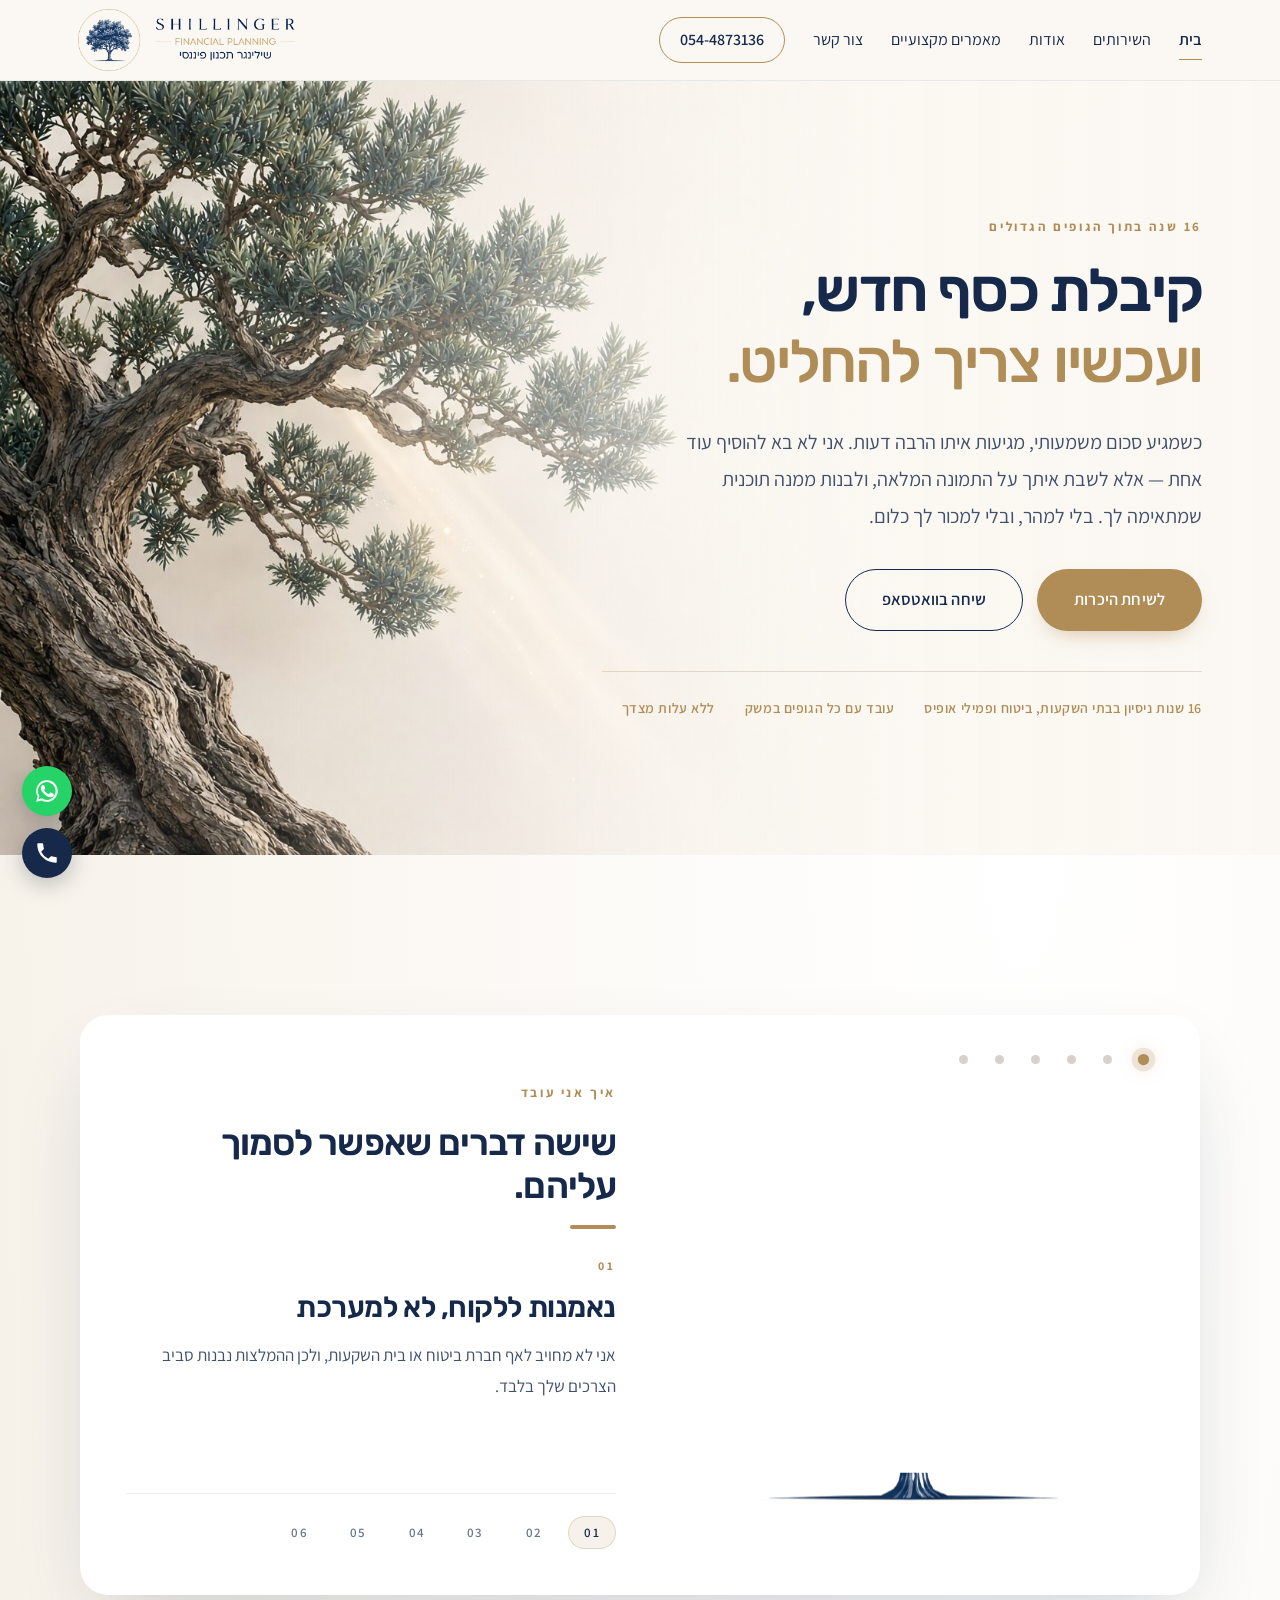
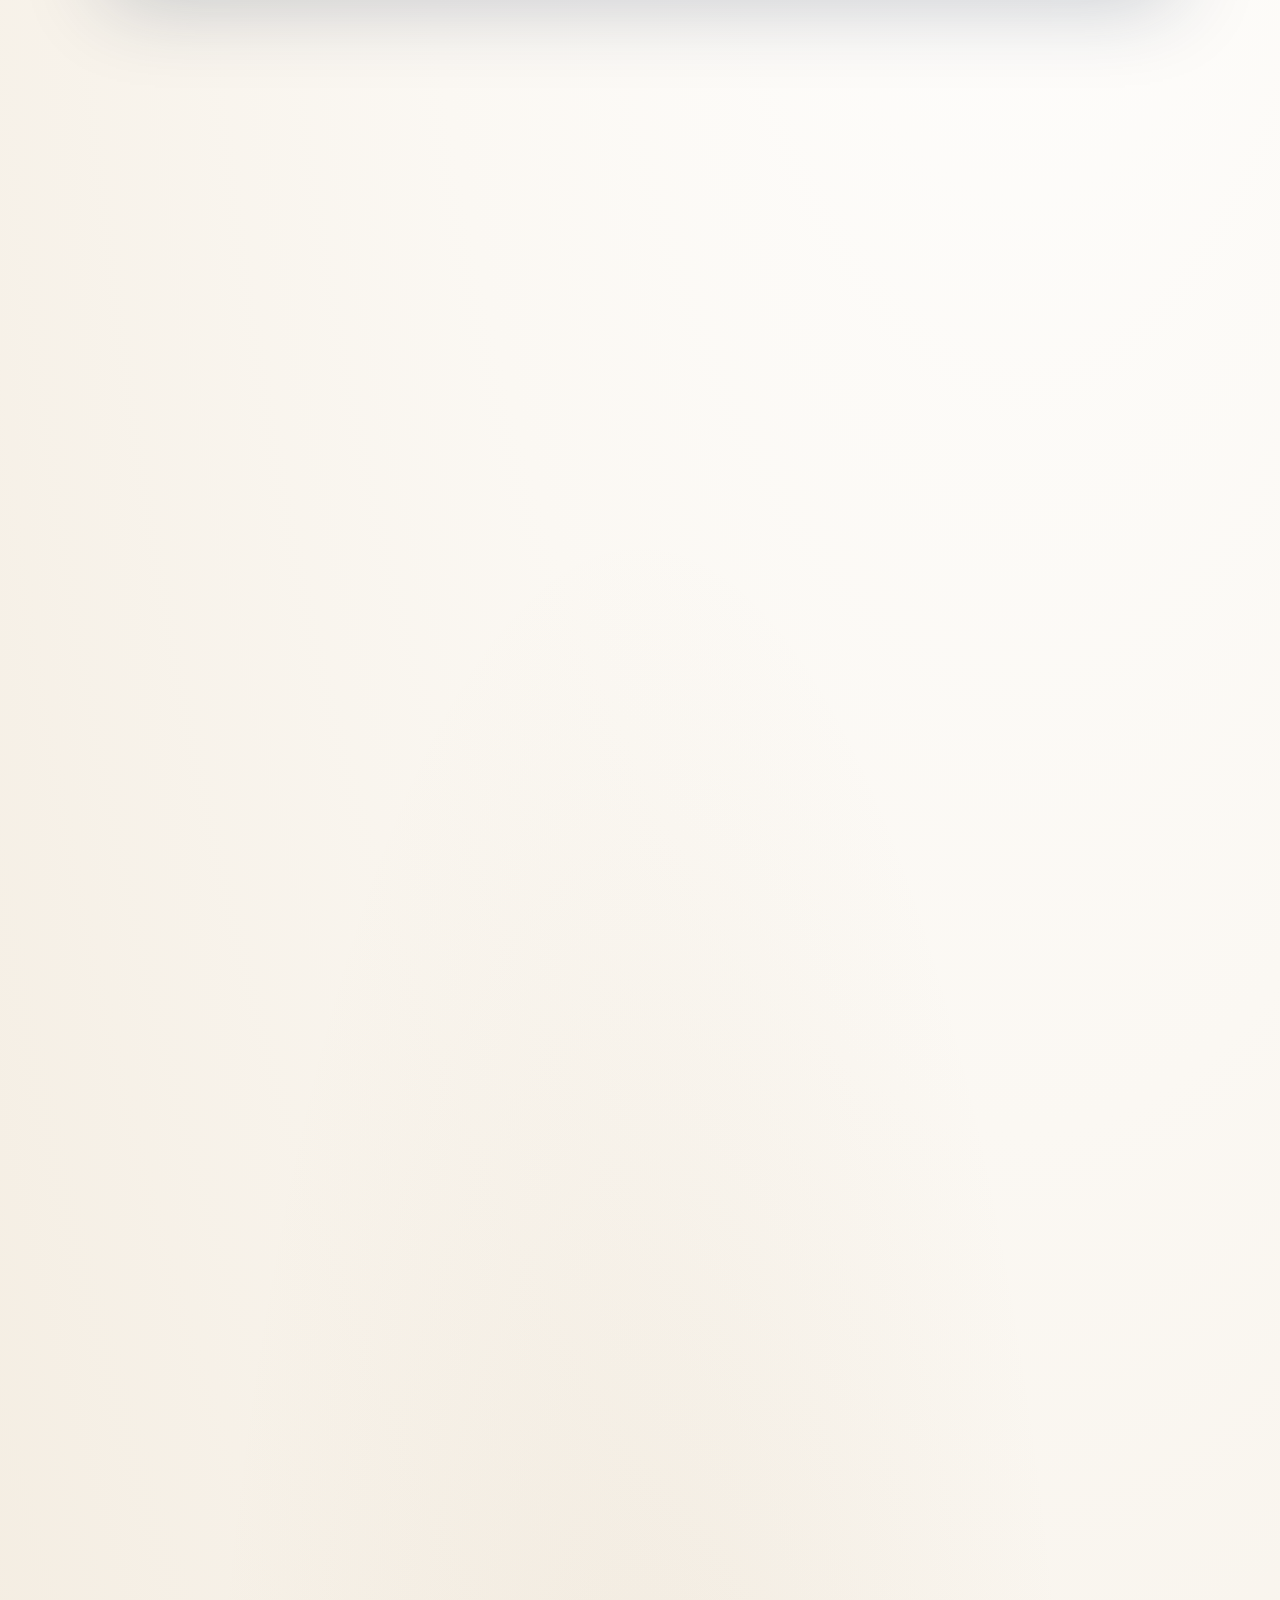
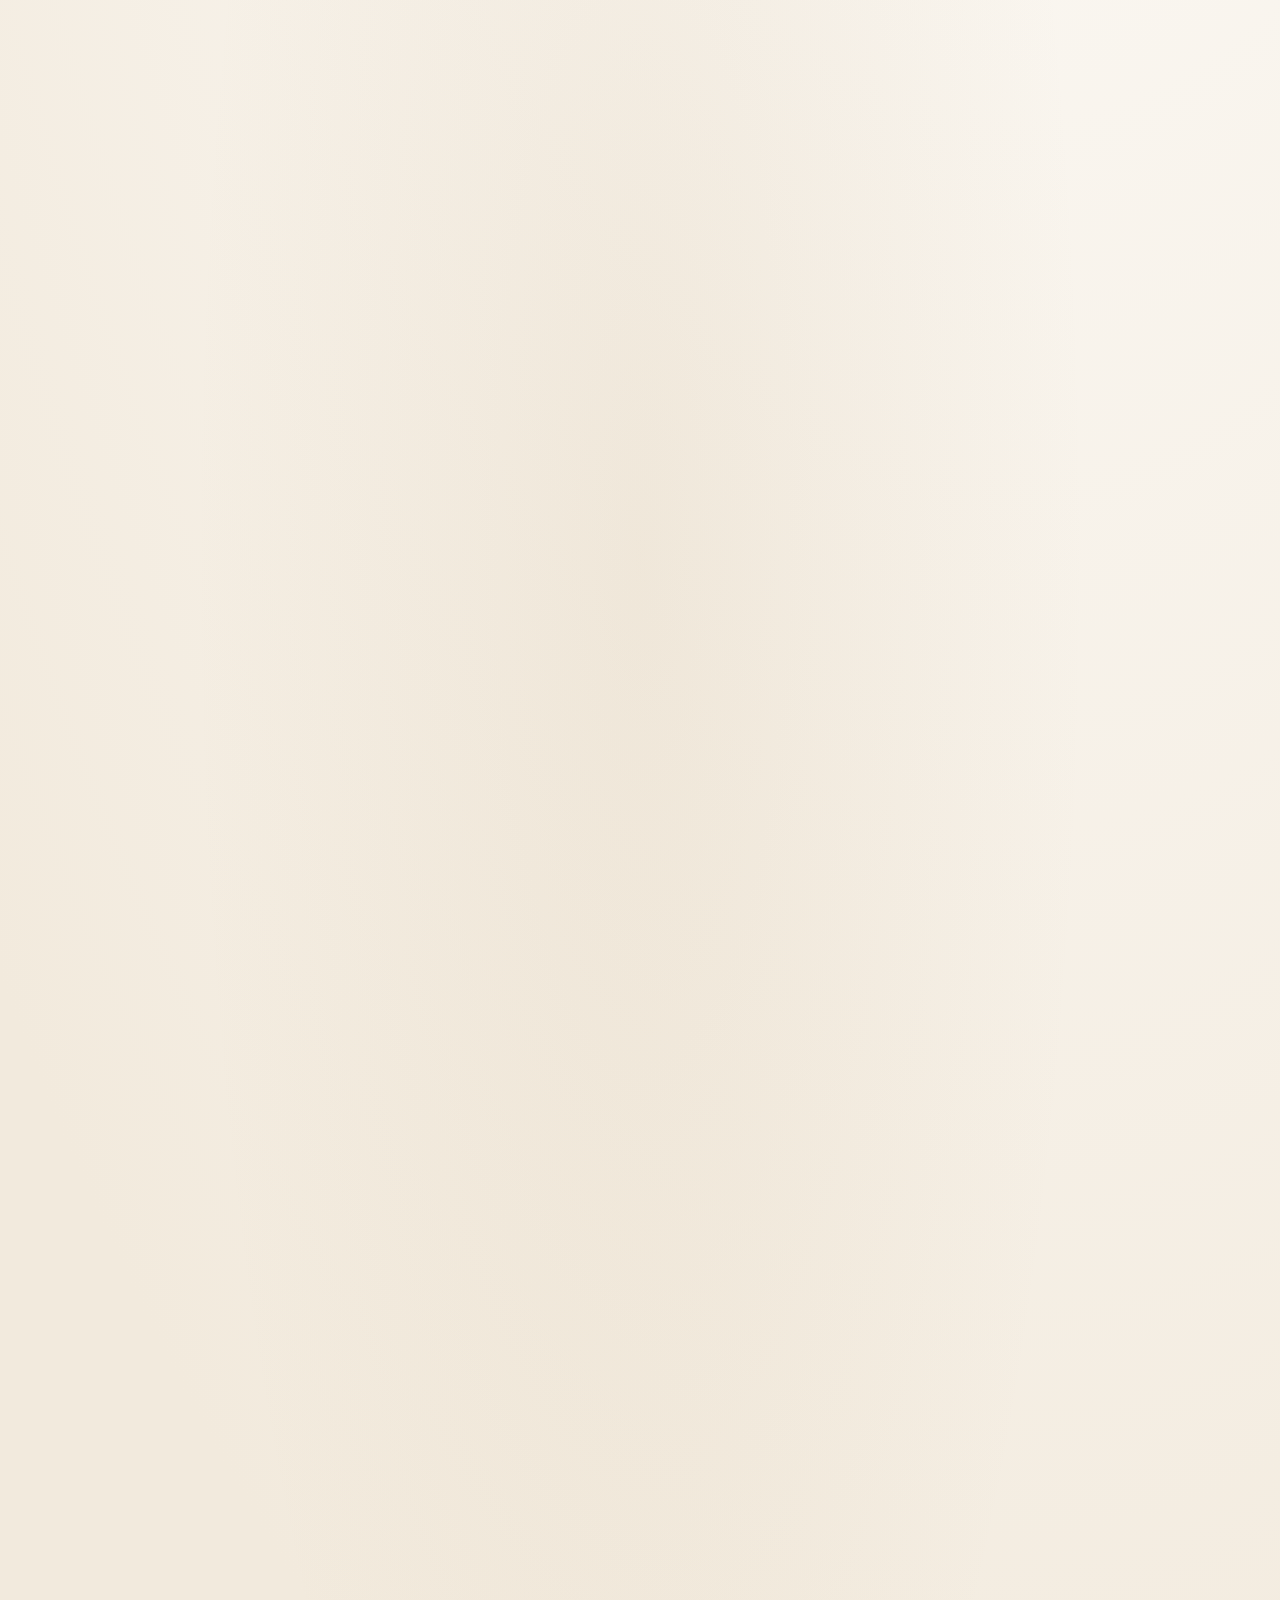
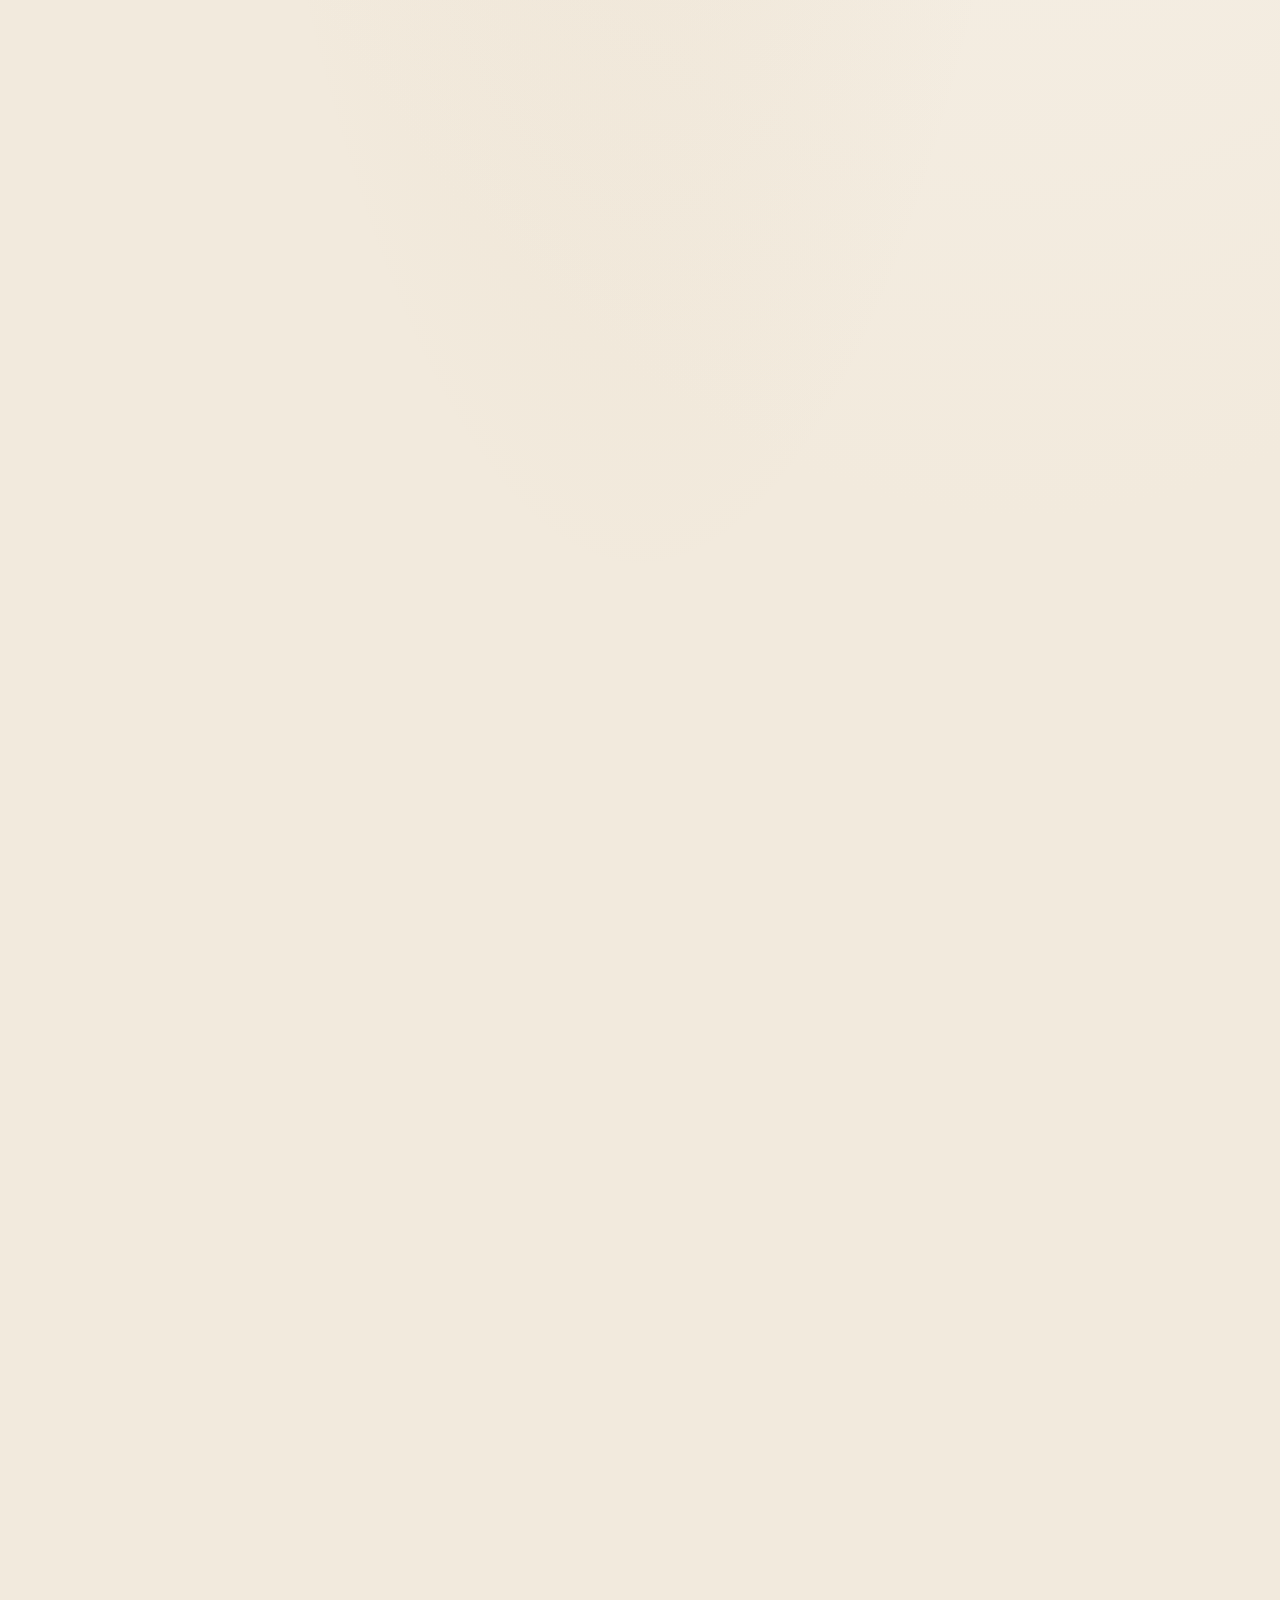
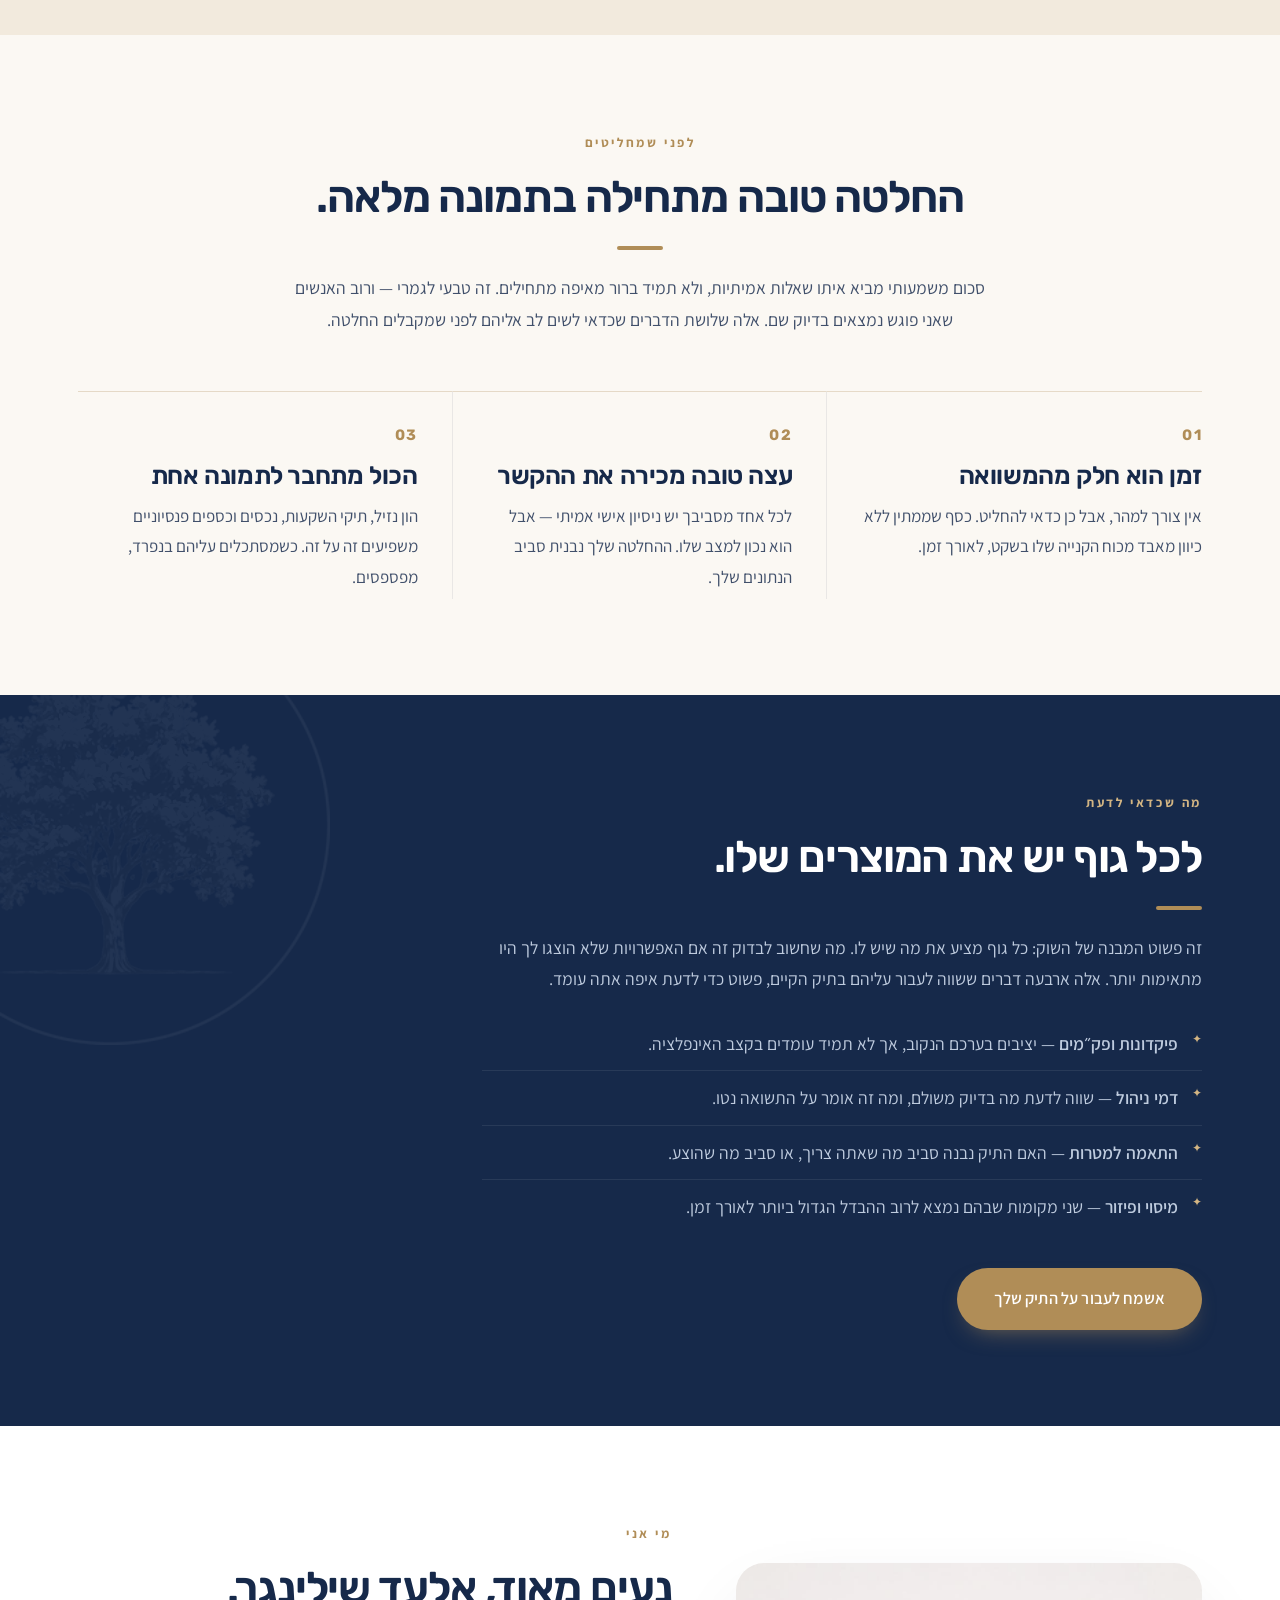
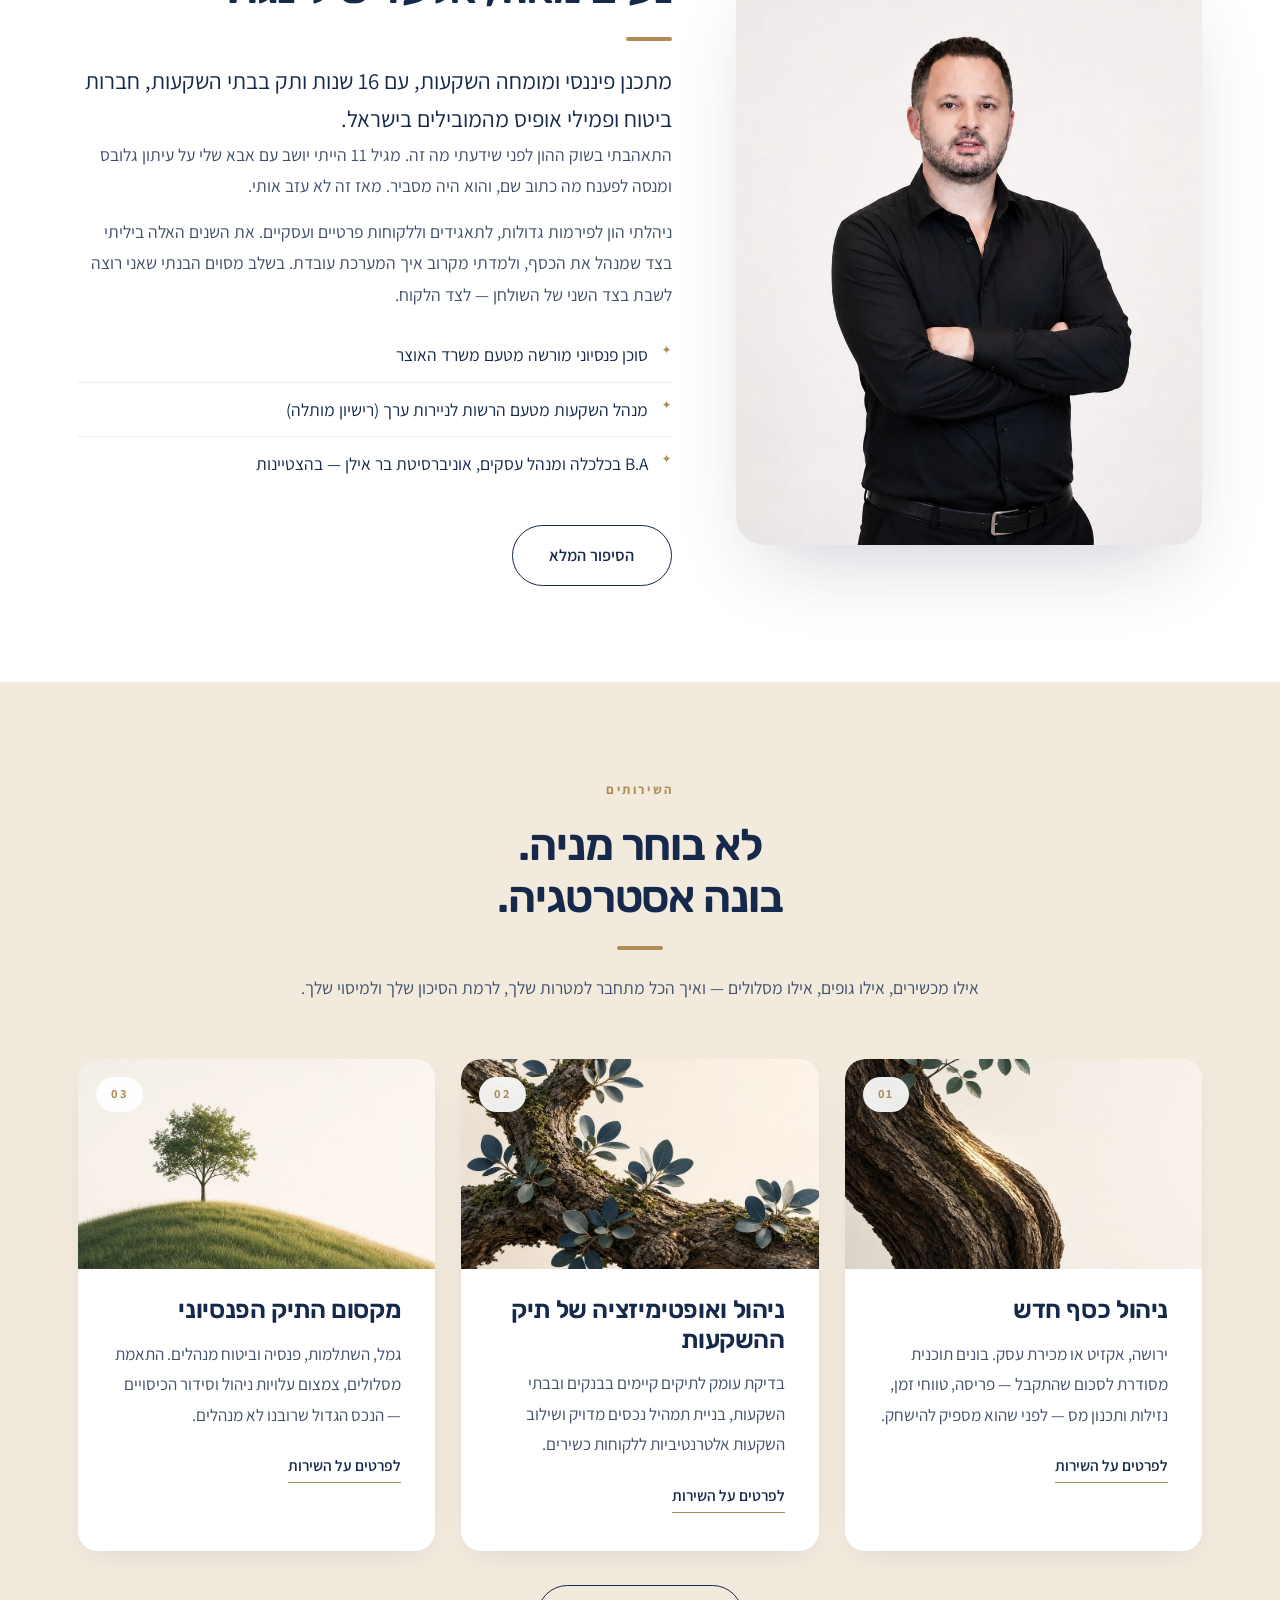
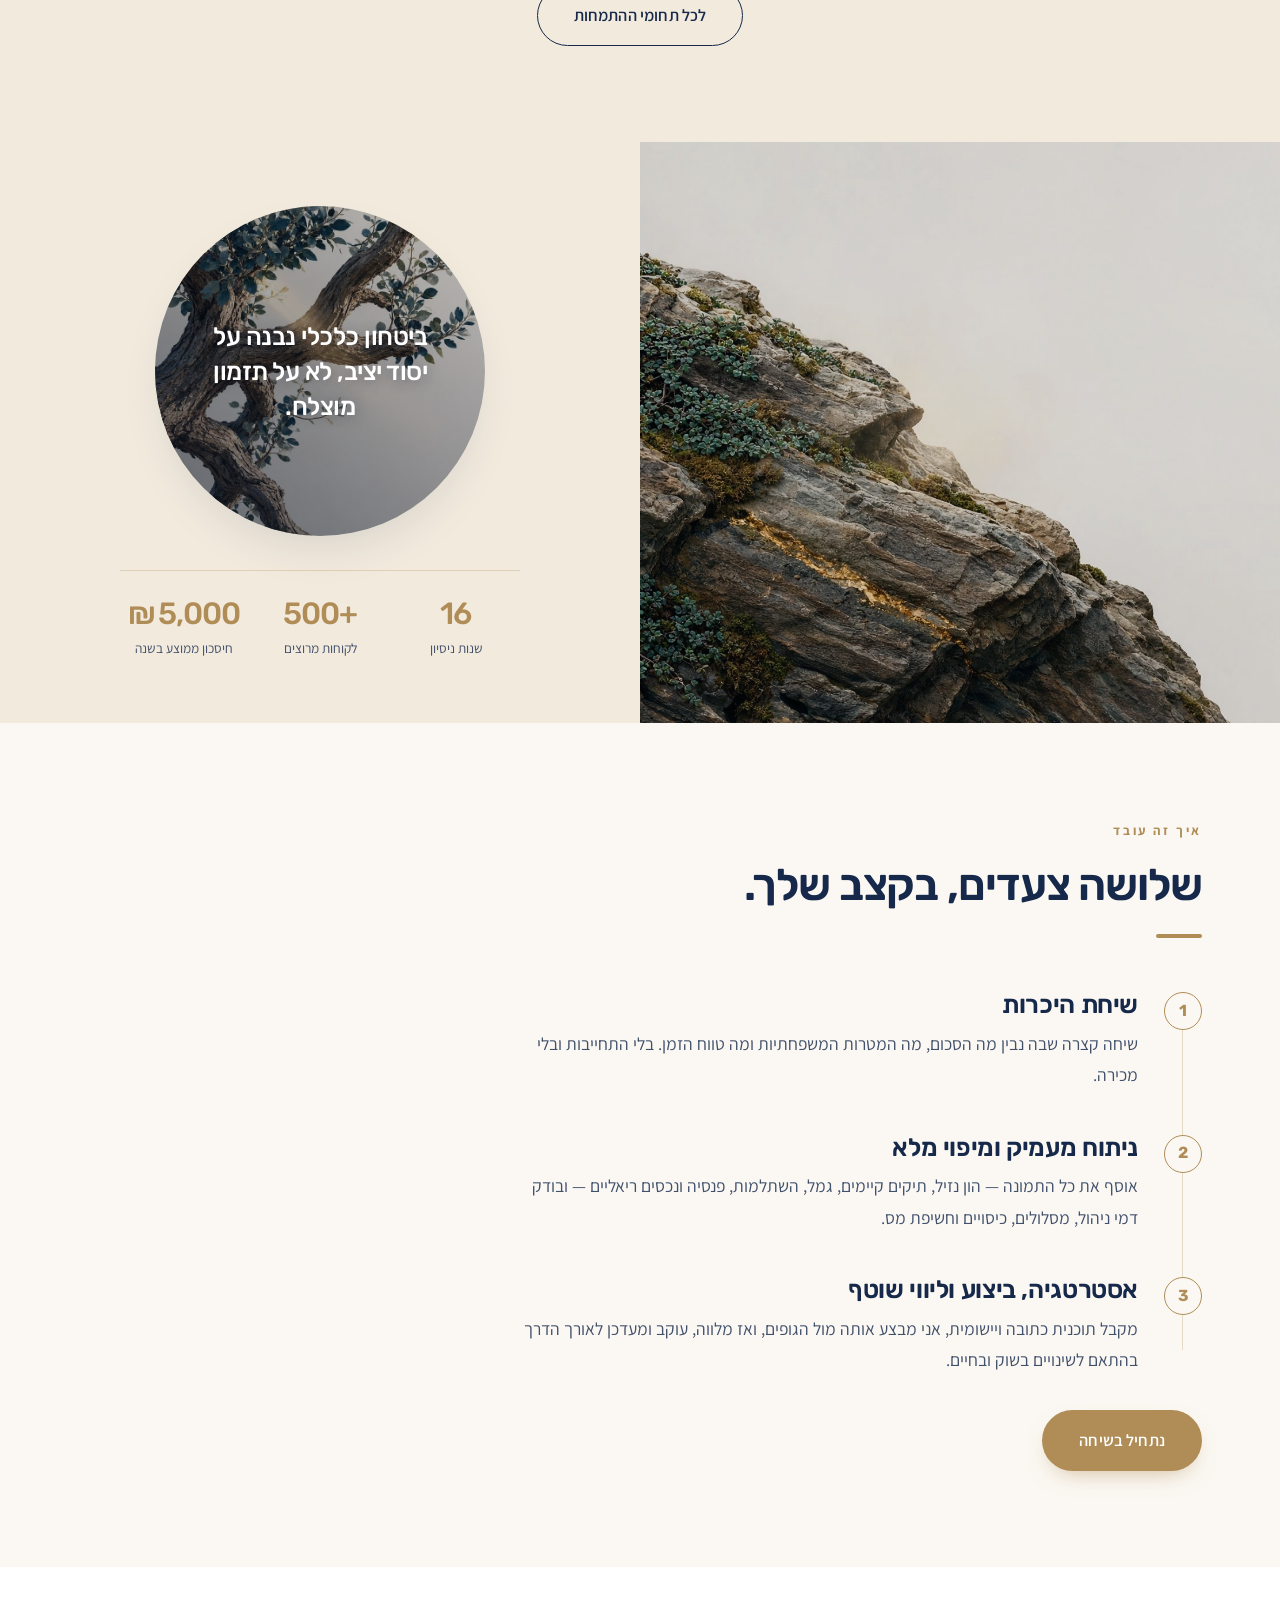
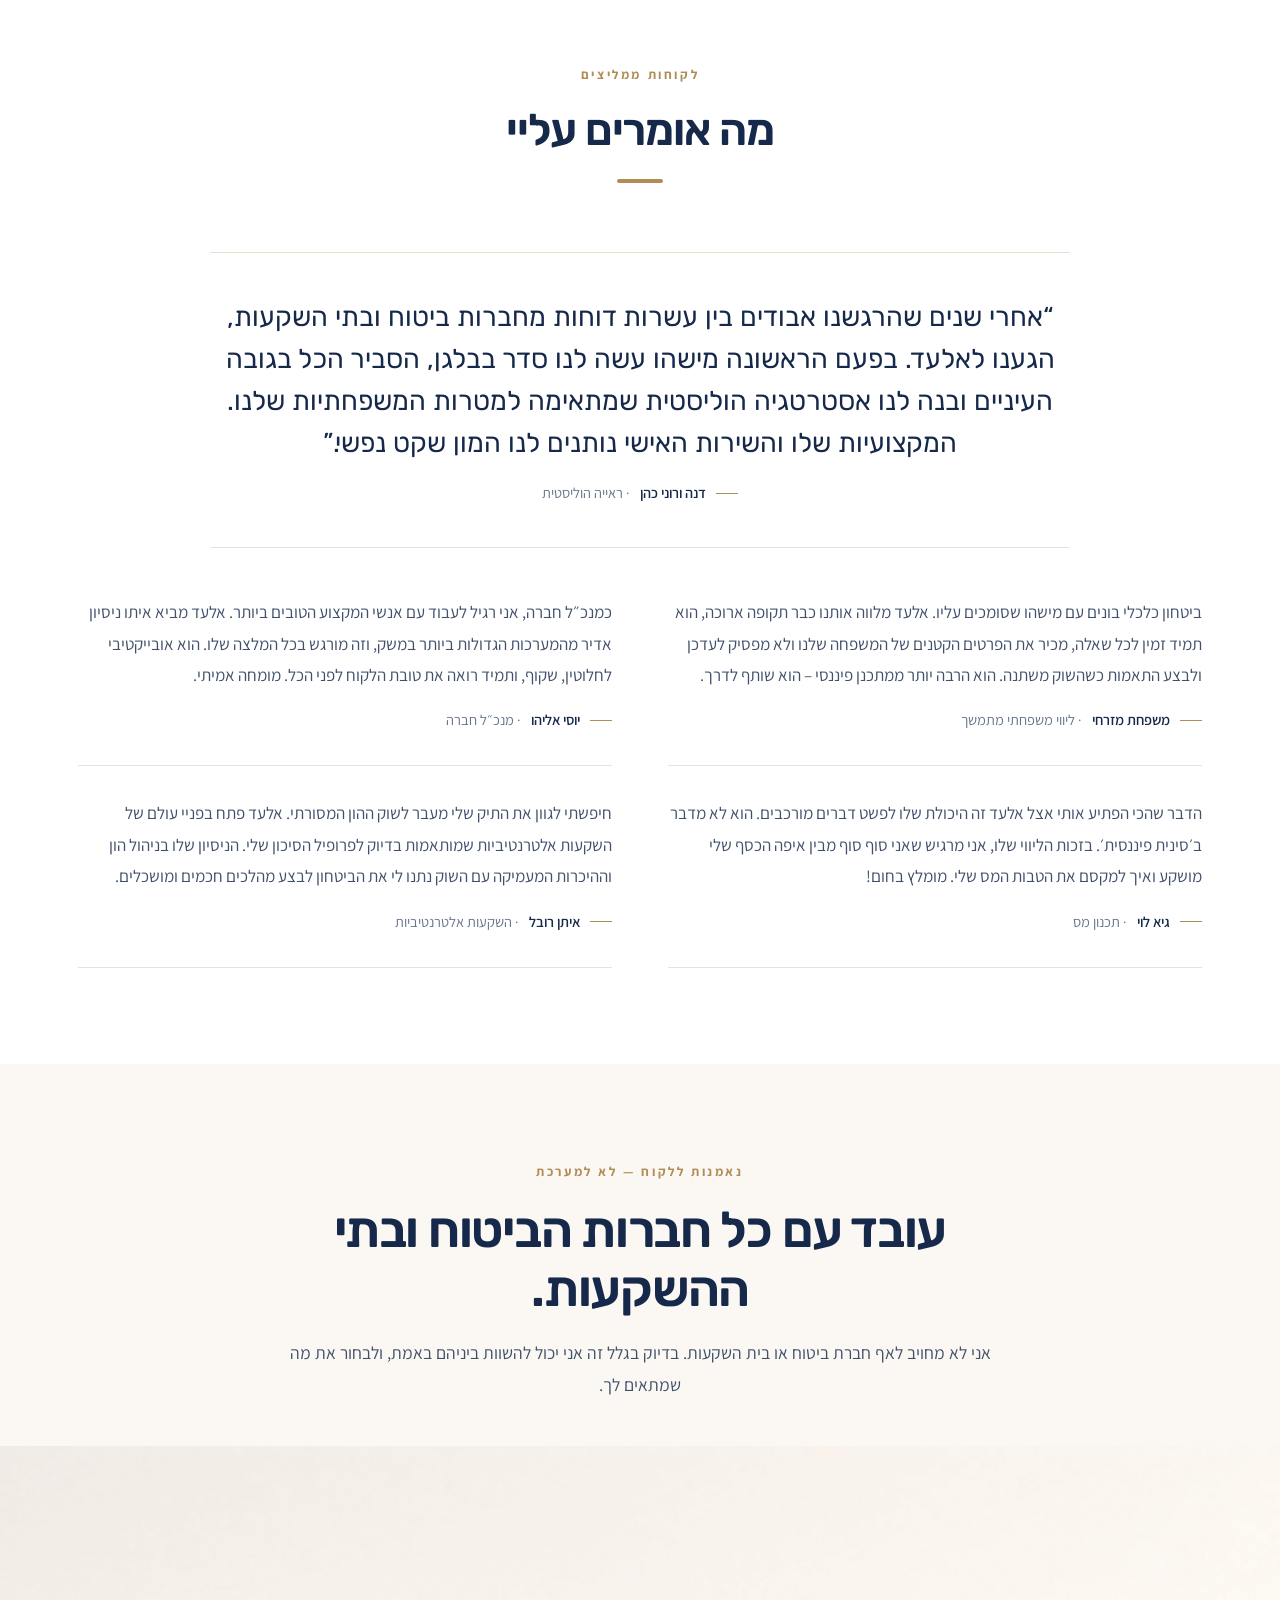
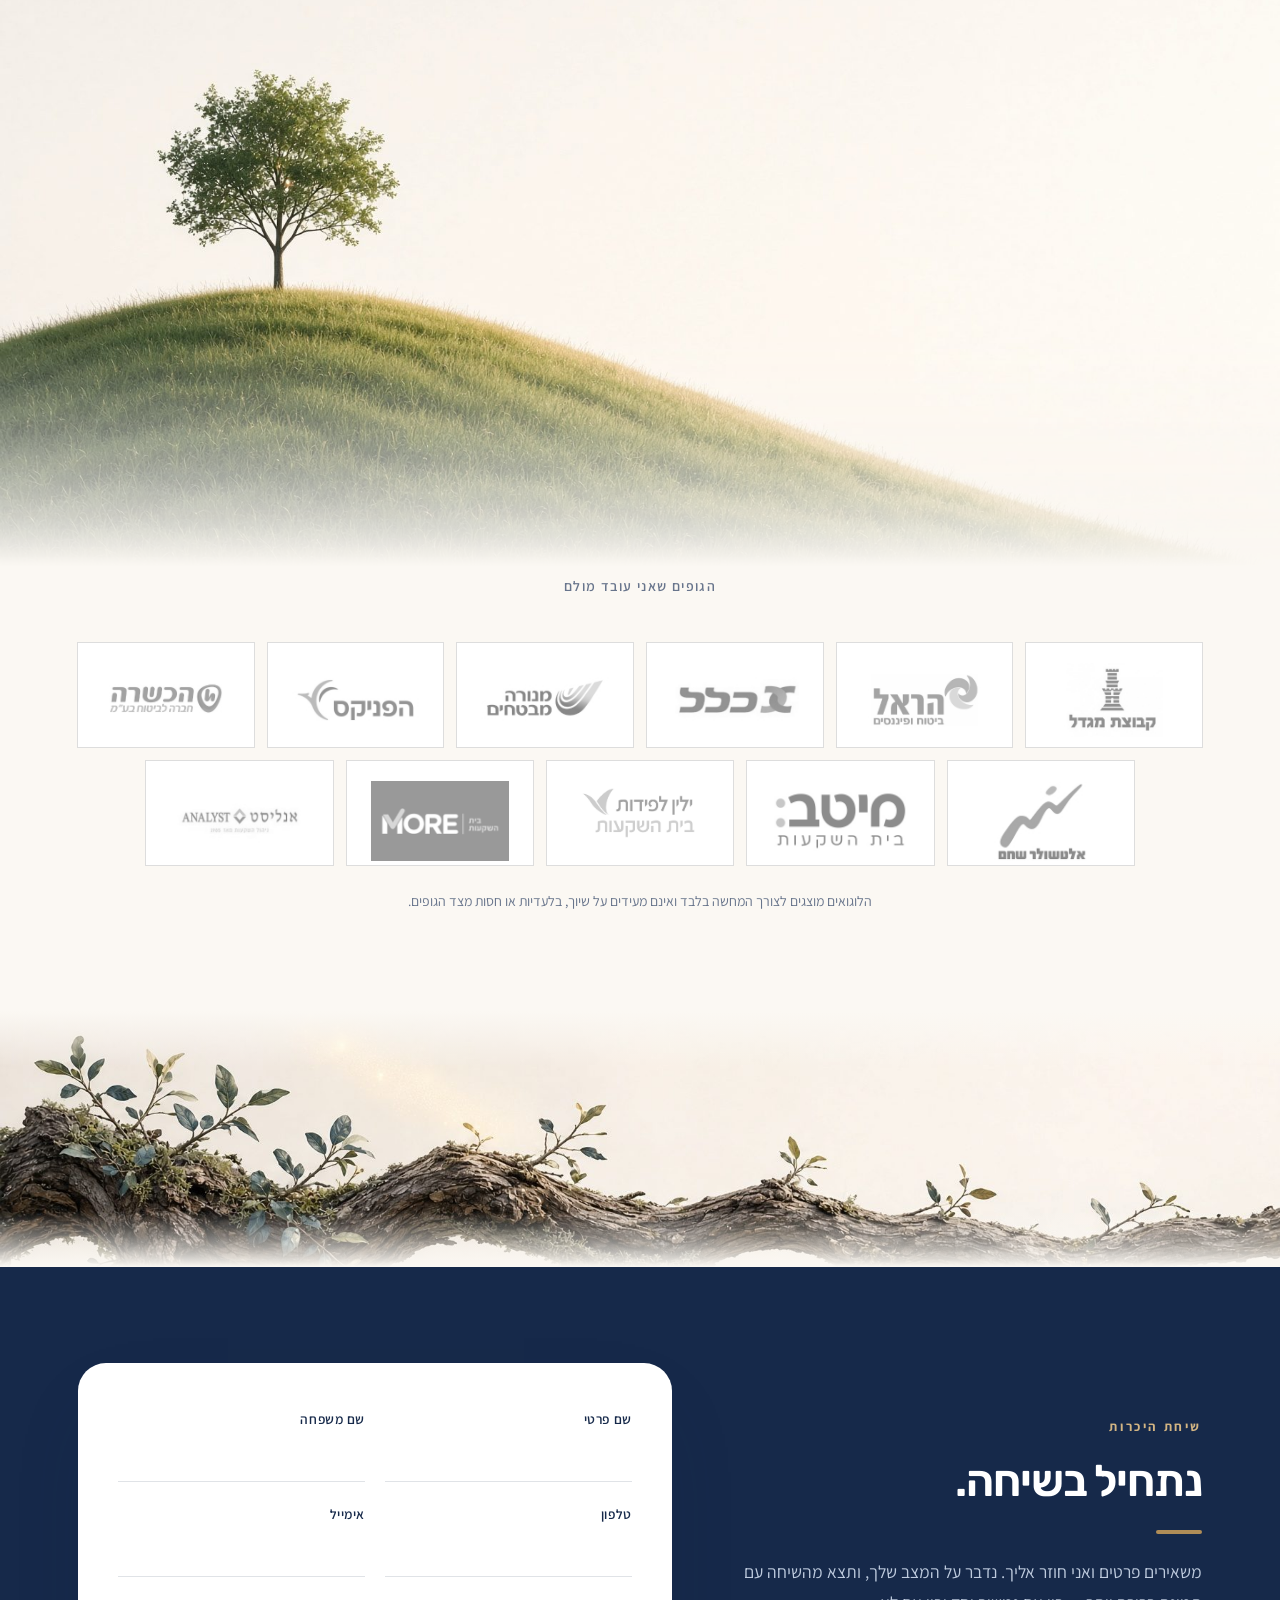
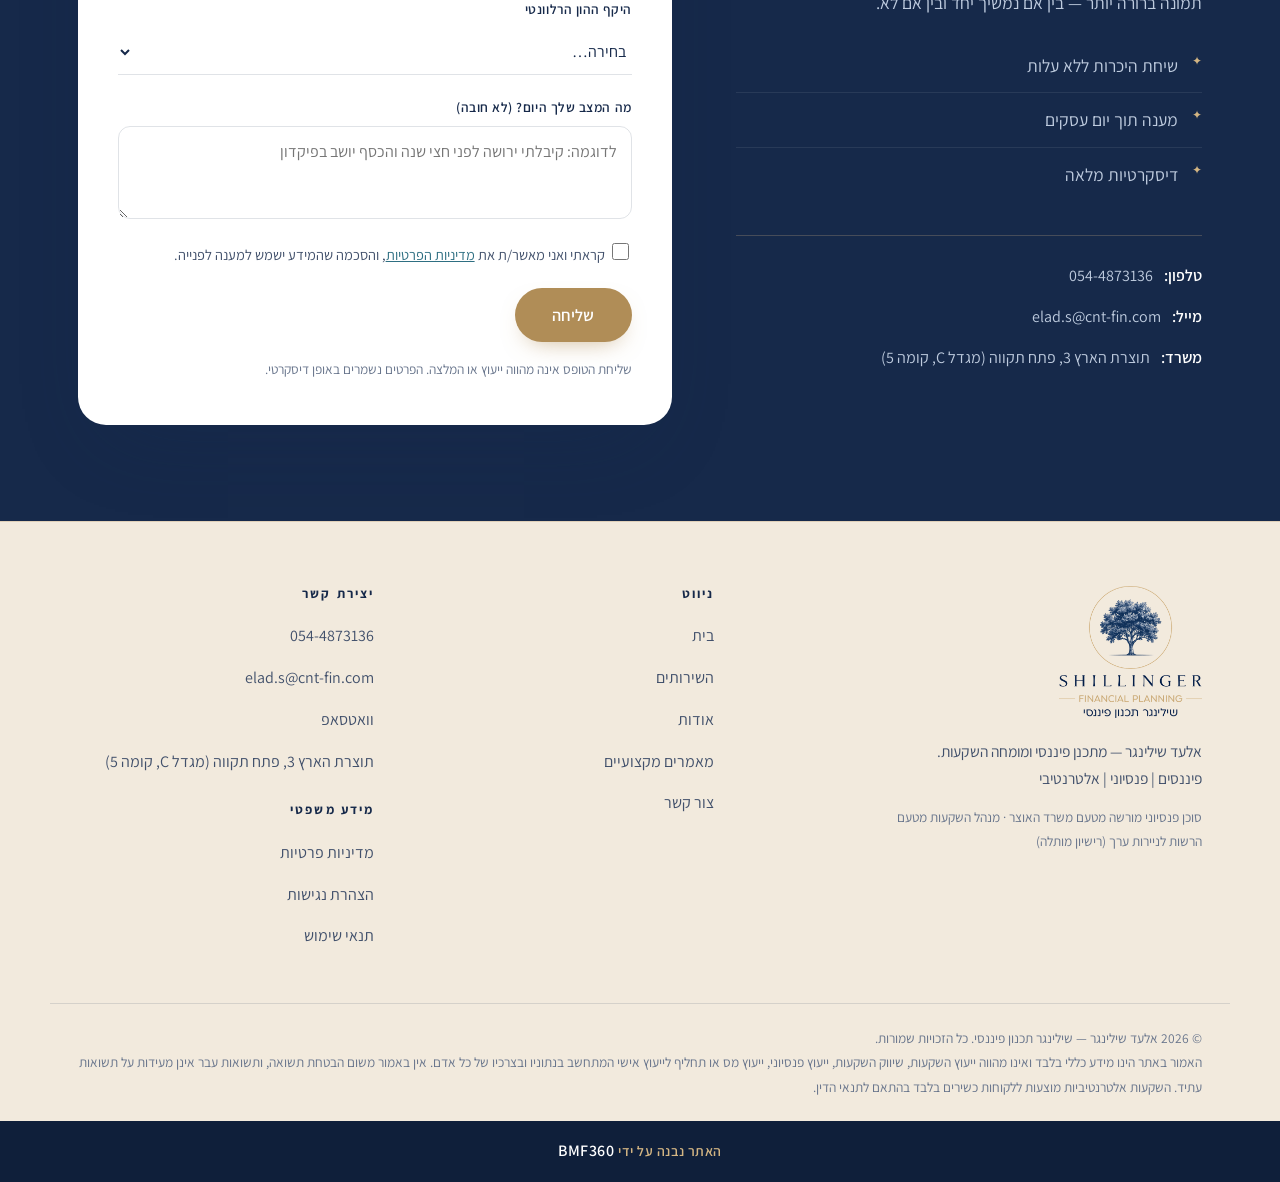
==== commit ec089dcb: "סקשן העץ הנגלל מציג את ששת השלבים של "איך אני עובד" - הטקסט בכרטיס העץ הוחלף: במקום "הגישה / מה שצומ" ====
--- a/index.html
+++ b/index.html
@@ -77,11 +77,13 @@
     <div class="tree__sticky">
       <div class="tree__card">
 
-        <nav class="tree__dots" aria-label="שלבי הגישה">
-        <button class="tree__dot is-on" type="button" data-go="0" aria-label="שורשים"><span></span></button>
-        <button class="tree__dot" type="button" data-go="1" aria-label="גזע"><span></span></button>
-        <button class="tree__dot" type="button" data-go="2" aria-label="ענפים"><span></span></button>
-        <button class="tree__dot" type="button" data-go="3" aria-label="זמן"><span></span></button>
+        <nav class="tree__dots" aria-label="השלבים">
+        <button class="tree__dot is-on" type="button" data-go="0" aria-label="נאמנות ללקוח, לא למערכת"><span></span></button>
+        <button class="tree__dot" type="button" data-go="1" aria-label="ניסיון מוכח"><span></span></button>
+        <button class="tree__dot" type="button" data-go="2" aria-label="ראייה הוליסטית"><span></span></button>
+        <button class="tree__dot" type="button" data-go="3" aria-label="הסברים בגובה העיניים"><span></span></button>
+        <button class="tree__dot" type="button" data-go="4" aria-label="ליווי לאורך שנים"><span></span></button>
+        <button class="tree__dot" type="button" data-go="5" aria-label="ללא עלות מצדך"><span></span></button>
         </nav>
 
         <div class="tree__body">
@@ -92,38 +94,50 @@
           </div>
 
           <div class="tree__text">
-            <span class="eyebrow">הגישה</span>
-            <h2 id="tree-title">מה שצומח לאט, עומד חזק.</h2>
+            <span class="eyebrow">איך אני עובד</span>
+            <h2 id="tree-title">שישה דברים שאפשר לסמוך עליהם.</h2>
             <hr class="rule">
 
             <div class="tree__panels">
           <article class="tree__panel is-on">
-            <span class="tree__step">שורשים</span>
-            <h3>קודם מבינים על מה עומדים.</h3>
-            <p>התמונה המלאה של הנכסים שלך — הנזילים, הפנסיוניים והריאליים — היא הקרקע של כל החלטה. ממנה נגזר כל השאר.</p>
+            <span class="tree__step">01</span>
+            <h3>נאמנות ללקוח, לא למערכת</h3>
+            <p>אני לא מחויב לאף חברת ביטוח או בית השקעות, ולכן ההמלצות נבנות סביב הצרכים שלך בלבד.</p>
           </article>
           <article class="tree__panel">
-            <span class="tree__step">גזע</span>
-            <h3>מבנה אחד שמחזיק את הכול.</h3>
-            <p>אסטרטגיה ברורה שנבנתה סביב המטרות שלך ורמת הסיכון שנוחה לך — לא סביב המוצר שנוח למישהו אחר למכור.</p>
+            <span class="tree__step">02</span>
+            <h3>ניסיון מוכח</h3>
+            <p>16 שנות ניהול פיננסי בבתי השקעות ובפמילי אופיס, וליווי של מאות משפחות ולקוחות.</p>
           </article>
           <article class="tree__panel">
-            <span class="tree__step">ענפים</span>
-            <h3>פיזור שמאפשר לישון בשקט.</h3>
-            <p>מכשירים שונים, גופים שונים, מטבעות וטווחי זמן שונים. כך שאף רוח אחת לא מזיזה את כל התיק.</p>
+            <span class="tree__step">03</span>
+            <h3>ראייה הוליסטית</h3>
+            <p>כלל נכסי התא המשפחתי — פיננסיים, פנסיוניים וריאליים — נבחנים תחת קורת גג אחת.</p>
           </article>
           <article class="tree__panel">
-            <span class="tree__step">זמן</span>
-            <h3>עץ לא גדל בשבוע.</h3>
-            <p>גם הון לא. הליווי נמשך לאורך שנים ומתעדכן עם השוק ועם החיים, בקצב שמתאים לך.</p>
+            <span class="tree__step">04</span>
+            <h3>הסברים בגובה העיניים</h3>
+            <p>בלי מונחים מיותרים. כל דבר מוסבר בפשטות עד שהוא ברור לך, כולל דוח מצב חודשי.</p>
           </article>
+          <article class="tree__panel">
+            <span class="tree__step">05</span>
+            <h3>ליווי לאורך שנים</h3>
+            <p>ביטחון פיננסי לא בונים עם פרצופים מתחלפים. אני מכיר אותך, זוכר את הסיפור שלך, ונשאר.</p>
+          </article>
+          <article class="tree__panel">
+            <span class="tree__step">06</span>
+            <h3>ללא עלות מצדך</h3>
+            <p>שכר הטרחה משולם על ידי הגופים שתבחר לעבוד איתם. ככל שהנכסים יצמחו, כך גם התגמול.</p>
+          </article>
             </div>
 
             <nav class="tree__marks" aria-label="מעבר בין השלבים">
-        <button class="tree__mark is-on" type="button" data-go="0">שורשים</button>
-        <button class="tree__mark" type="button" data-go="1">גזע</button>
-        <button class="tree__mark" type="button" data-go="2">ענפים</button>
-        <button class="tree__mark" type="button" data-go="3">זמן</button>
+        <button class="tree__mark is-on" type="button" data-go="0" aria-label="נאמנות ללקוח, לא למערכת">01</button>
+        <button class="tree__mark" type="button" data-go="1" aria-label="ניסיון מוכח">02</button>
+        <button class="tree__mark" type="button" data-go="2" aria-label="ראייה הוליסטית">03</button>
+        <button class="tree__mark" type="button" data-go="3" aria-label="הסברים בגובה העיניים">04</button>
+        <button class="tree__mark" type="button" data-go="4" aria-label="ליווי לאורך שנים">05</button>
+        <button class="tree__mark" type="button" data-go="5" aria-label="ללא עלות מצדך">06</button>
             </nav>
           </div>
         </div>
@@ -263,36 +277,6 @@
 <section class="overlay-split" aria-labelledby="how-title">
   <div class="overlay-split__media">
     <img src="assets/img/scenes/bedrock.jpg" alt="" loading="lazy">
-    <div class="overlay-split__card reveal">
-      <span class="eyebrow">איך אני עובד</span>
-      <h2 id="how-title">שישה דברים שאפשר לסמוך עליהם.</h2>
-      <ol class="numlist">
-          <li>
-            <b>01</b>
-            <span><strong>נאמנות ללקוח, לא למערכת</strong>לא מחויב לאף חברת ביטוח או בית השקעות. ההמלצות נבנות סביב הצרכים שלך בלבד.</span>
-          </li>
-          <li>
-            <b>02</b>
-            <span><strong>ניסיון מוכח</strong>16 שנות ניהול פיננסי בבתי השקעות ובפמילי אופיס, וליווי של מאות משפחות.</span>
-          </li>
-          <li>
-            <b>03</b>
-            <span><strong>ראייה הוליסטית</strong>כלל נכסי התא המשפחתי — פיננסיים, פנסיוניים וריאליים — תחת קורת גג אחת.</span>
-          </li>
-          <li>
-            <b>04</b>
-            <span><strong>הסברים בגובה העיניים</strong>בלי מונחים מיותרים. כל דבר מוסבר עד שהוא ברור לך, כולל דוח מצב חודשי.</span>
-          </li>
-          <li>
-            <b>05</b>
-            <span><strong>ליווי לאורך שנים</strong>אני מכיר אותך, זוכר את הסיפור שלך, ונשאר לאורך הדרך.</span>
-          </li>
-          <li>
-            <b>06</b>
-            <span><strong>ללא עלות מצדך</strong>שכר הטרחה משולם על ידי הגופים שתבחר. ככל שהנכסים יצמחו, כך גם התגמול.</span>
-          </li>
-      </ol>
-    </div>
   </div>
 
   <div class="overlay-split__panel">
--- a/assets/css/style.css
+++ b/assets/css/style.css
@@ -234,7 +234,7 @@
   background:radial-gradient(50% 42% at 50% 52%,rgba(176,141,87,.10) 0%,transparent 70%);
 }
 
-.tree__scroll{height:440vh;position:relative}
+.tree__scroll{height:620vh;position:relative}
 .tree__sticky{
   position:sticky;top:0;height:100vh;
   display:flex;align-items:center;justify-content:center;
@@ -295,7 +295,7 @@
 .tree__text{max-width:500px}
 .tree__text h2{font-size:clamp(26px,2.9vw,36px)}
 .tree__text .rule{margin:18px 0 26px}
-.tree__panels{position:relative;min-height:196px}
+.tree__panels{position:relative;min-height:212px}
 .tree__panel{
   position:absolute;inset:0;
   opacity:0;transform:translateY(14px);
@@ -318,7 +318,7 @@
 .tree__mark{
   font-family:var(--ff-body);font-size:13px;font-weight:600;letter-spacing:.1em;
   color:var(--text-mute);background:transparent;border:1px solid transparent;
-  border-radius:99px;padding:7px 18px;cursor:pointer;
+  border-radius:99px;padding:7px 15px;min-width:46px;cursor:pointer;
   transition:color .45s ease,background .45s ease,border-color .45s ease;
 }
 .tree__mark:hover{color:var(--navy)}
@@ -712,16 +712,14 @@
 
 /* — ב. תמונה מלאה עם כרטיס ממוספר צף (רפרנס 3 — Trove) — */
 .overlay-split{
-  display:grid;grid-template-columns:1.15fr .85fr;align-items:stretch;
+  display:grid;grid-template-columns:1fr 1fr;align-items:stretch;
 }
 .overlay-split__media{
-  position:relative;overflow:hidden;
-  display:flex;align-items:center;justify-content:center;   /* מרכוז הכרטיס */
-  padding:70px 40px;min-height:640px;
+  position:relative;overflow:hidden;min-height:clamp(360px,42vw,520px);
 }
 .overlay-split__media img{
   position:absolute;inset:0;width:100%;height:100%;object-fit:cover;
-  object-position:center;
+  object-position:18% center;
 }
 .overlay-split__media::after{
   content:"";position:absolute;inset:0;background:rgba(9,21,40,.14);
@@ -750,13 +748,13 @@
 /* פאנל שקט לצד התמונה */
 .overlay-split__panel{
   background:var(--cream-2);display:flex;align-items:center;justify-content:center;
-  padding:70px 40px;
+  padding:clamp(48px,5vw,72px) 40px;
 }
 .overlay-split__inner{max-width:400px;width:100%;text-align:center}
 
 /* — ג. עיגול תמונה עם טקסט בתוכו (רפרנס 3, פאנל ימני) — */
 .circle-figure{
-  position:relative;width:min(360px,80vw);aspect-ratio:1;margin-inline:auto;
+  position:relative;width:min(330px,74vw);aspect-ratio:1;margin-inline:auto;
   border-radius:50%;overflow:hidden;display:grid;place-items:center;
   box-shadow:var(--shadow-md);
 }
@@ -776,7 +774,7 @@
 }
 /* שורת נתונים בתוך הפאנל */
 .overlay-split__figures{
-  margin-top:40px;padding-top:30px;border-top:1px solid var(--gold-dim);
+  margin-top:34px;padding-top:26px;border-top:1px solid var(--gold-dim);
   display:grid;grid-template-columns:repeat(3,1fr);gap:8px;
 }
 .overlay-split__figures div{text-align:center}
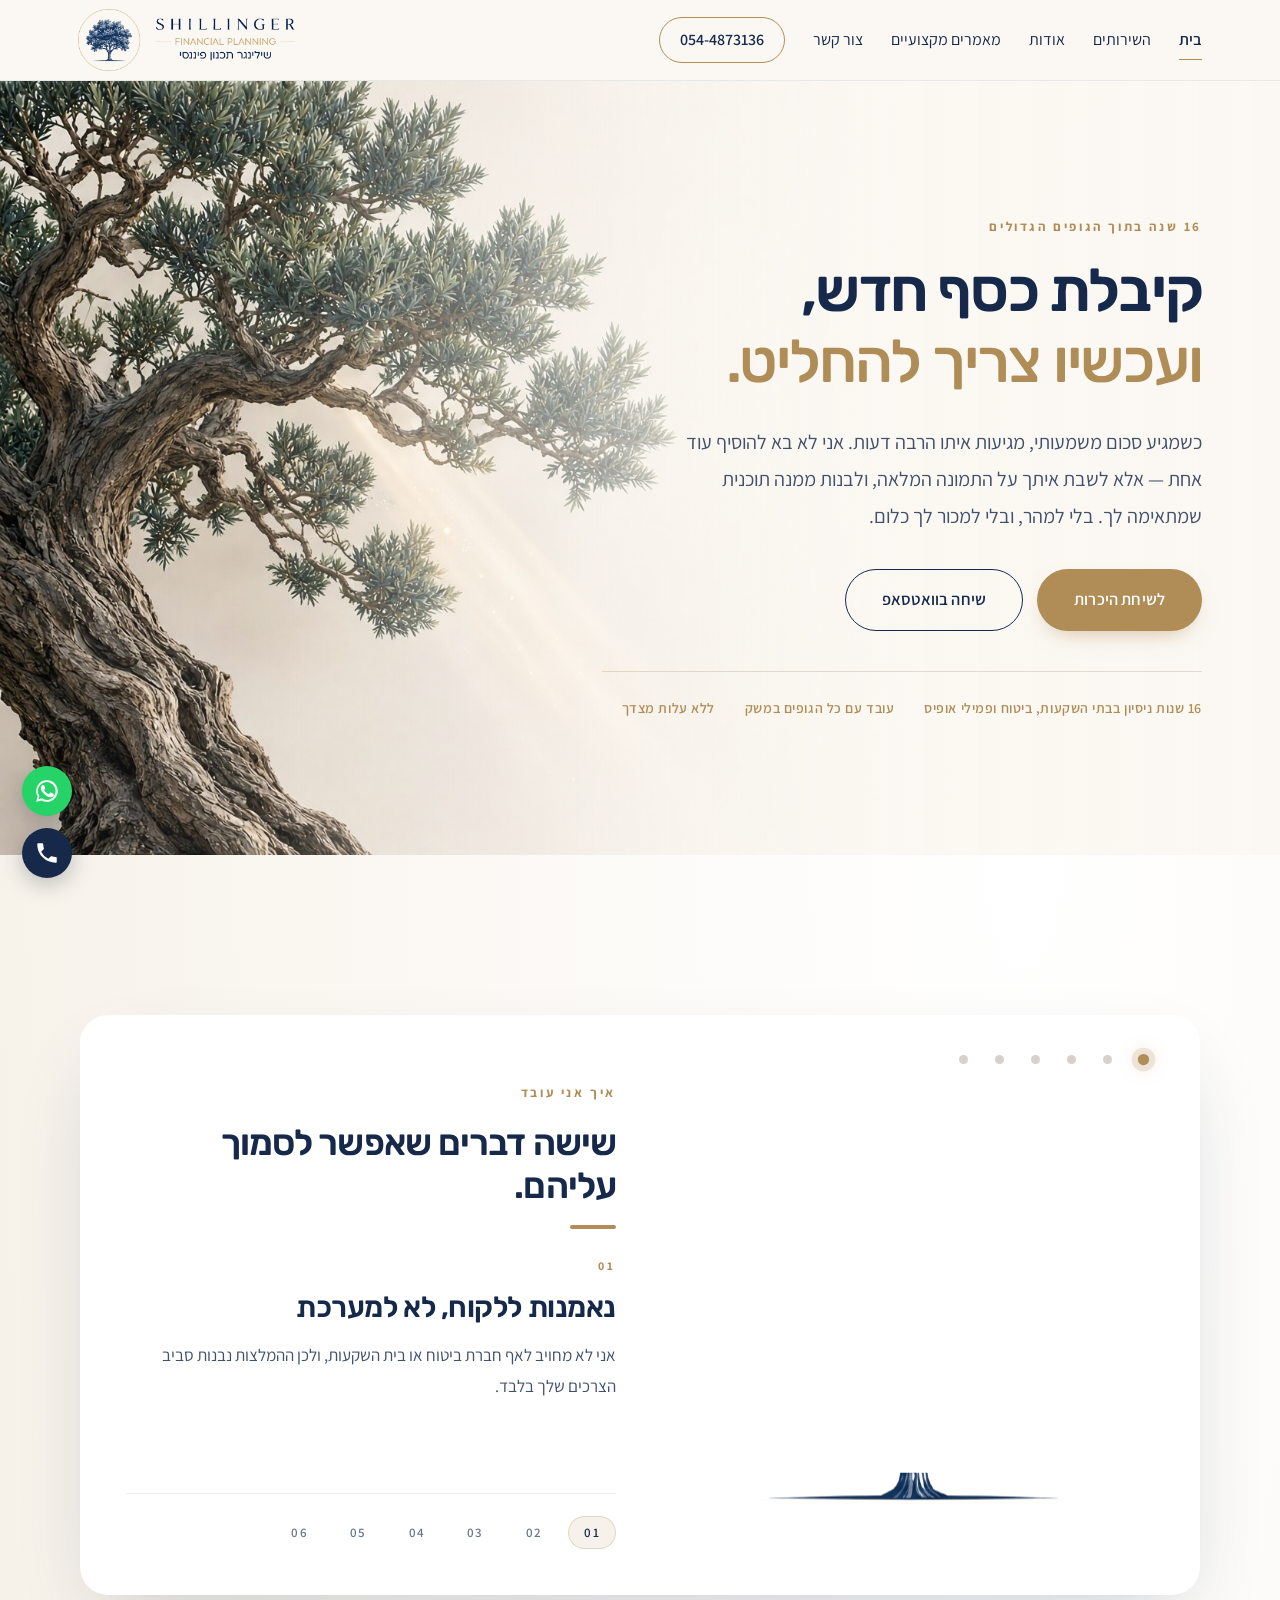
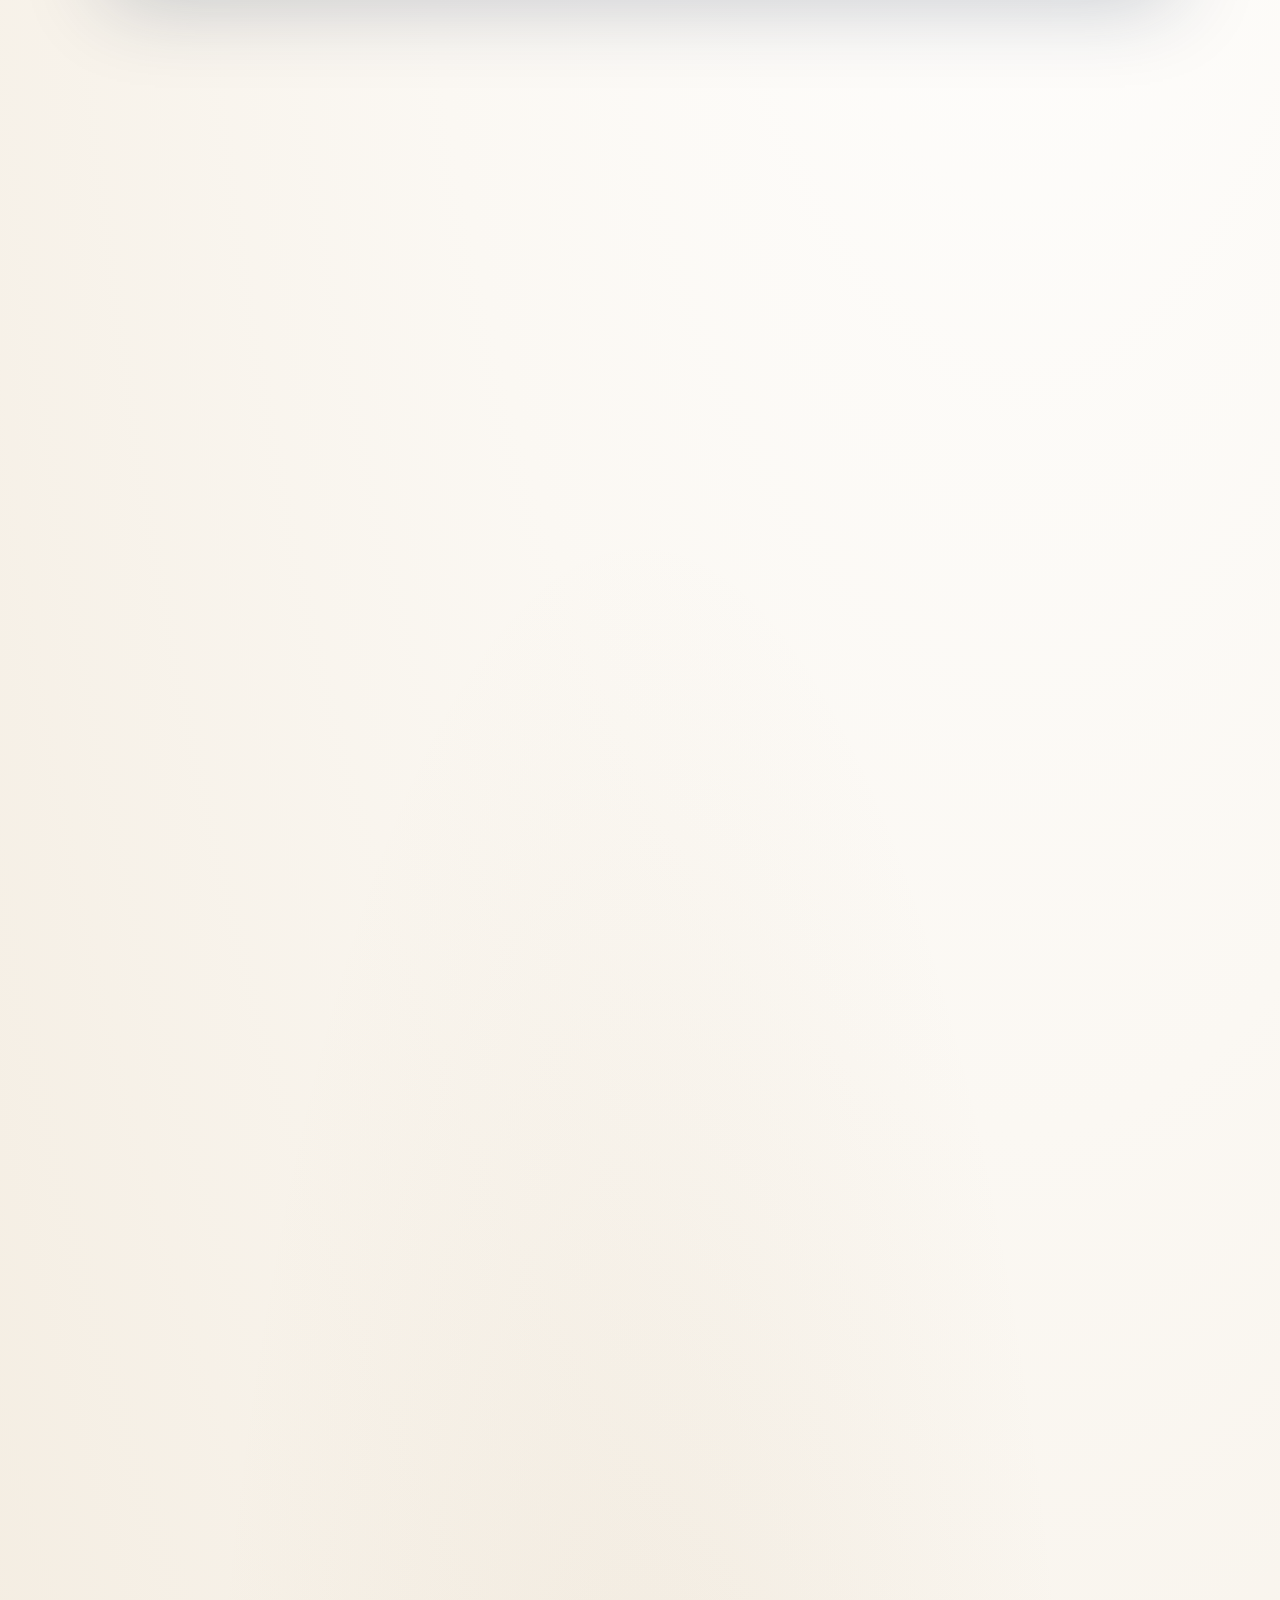
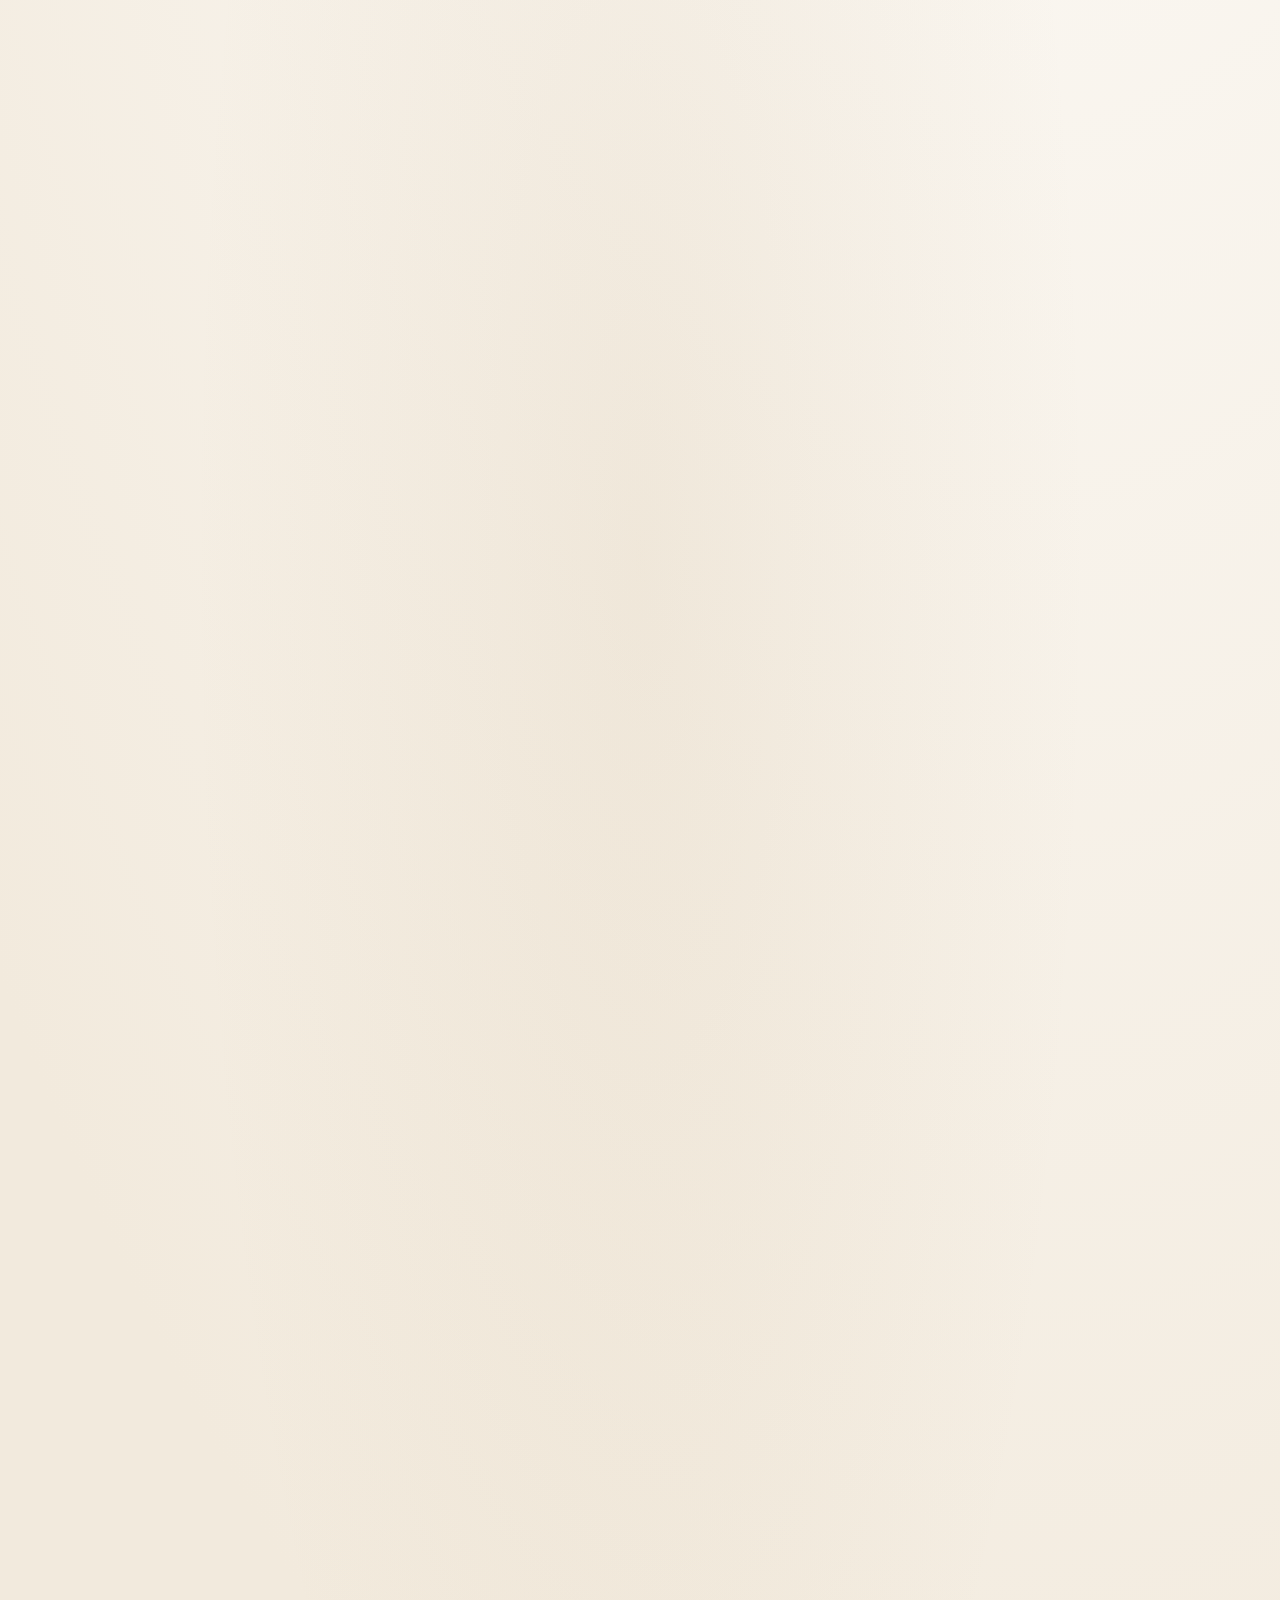
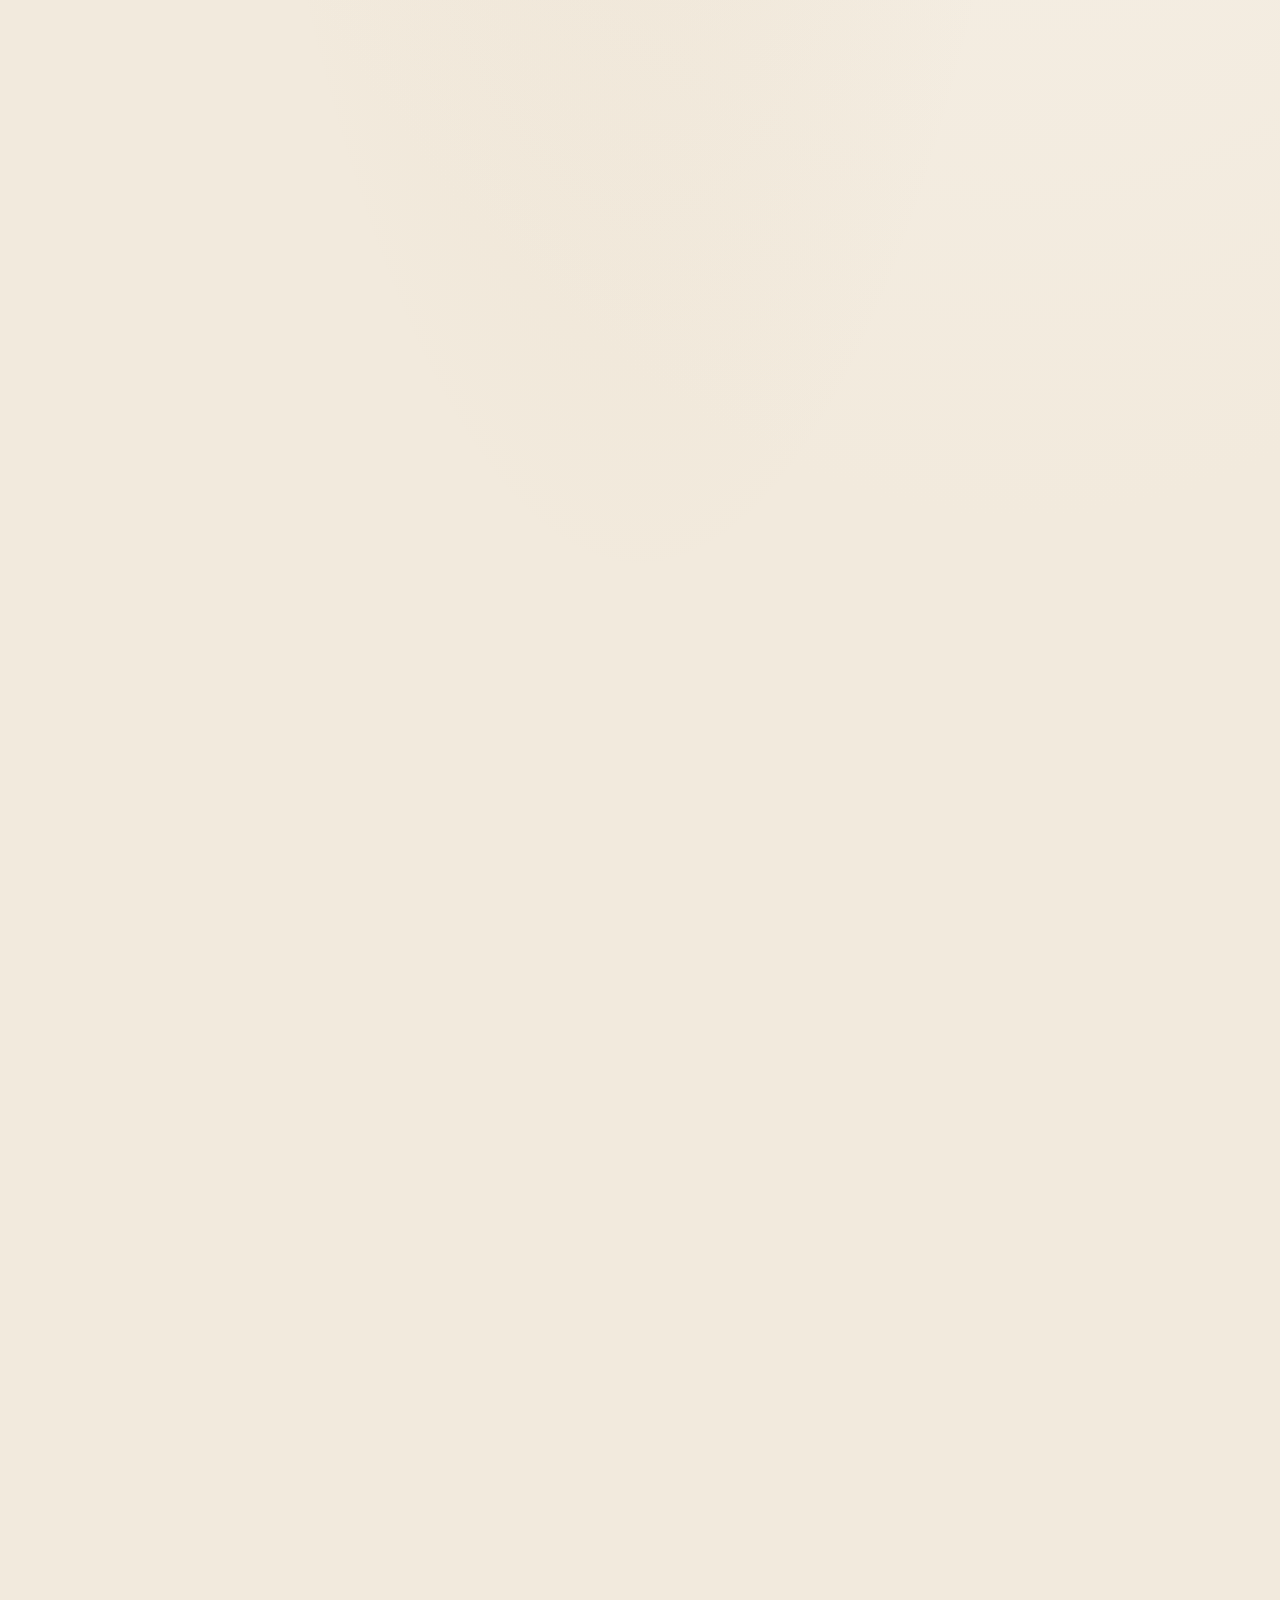
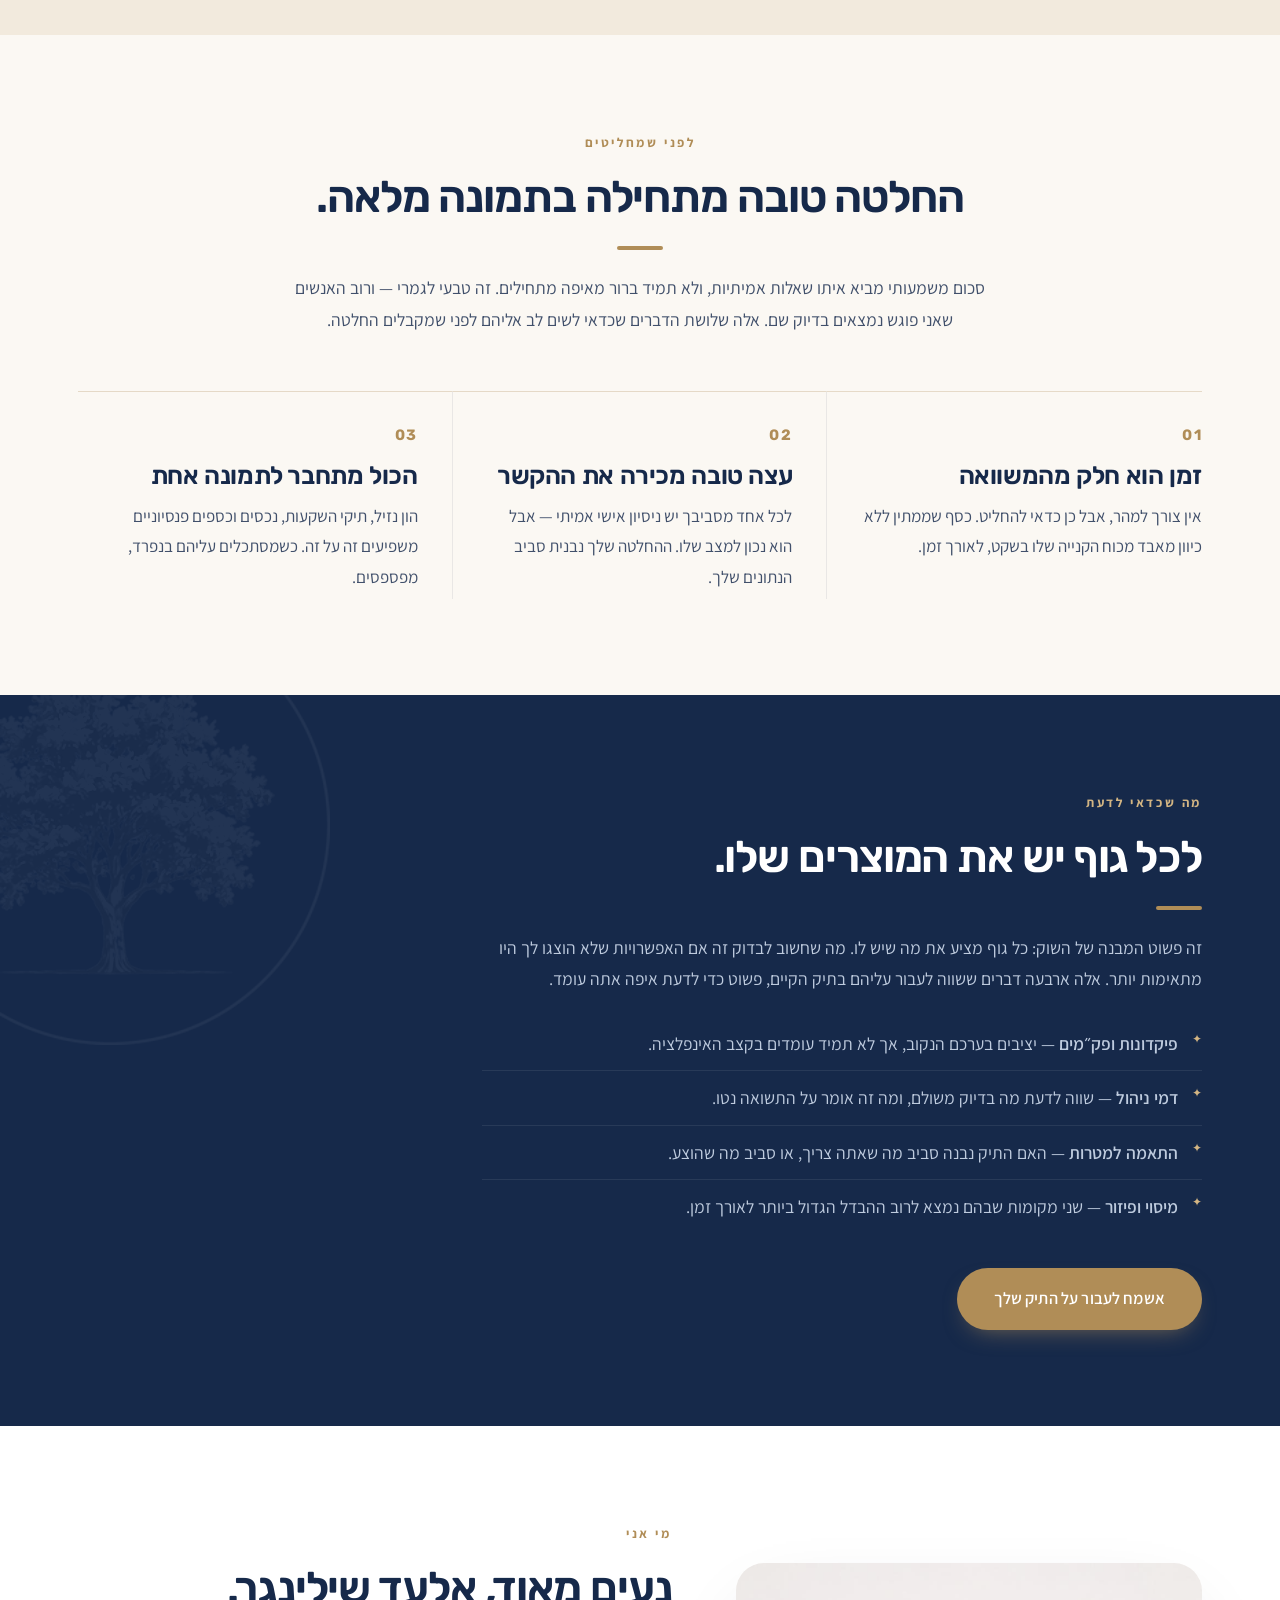
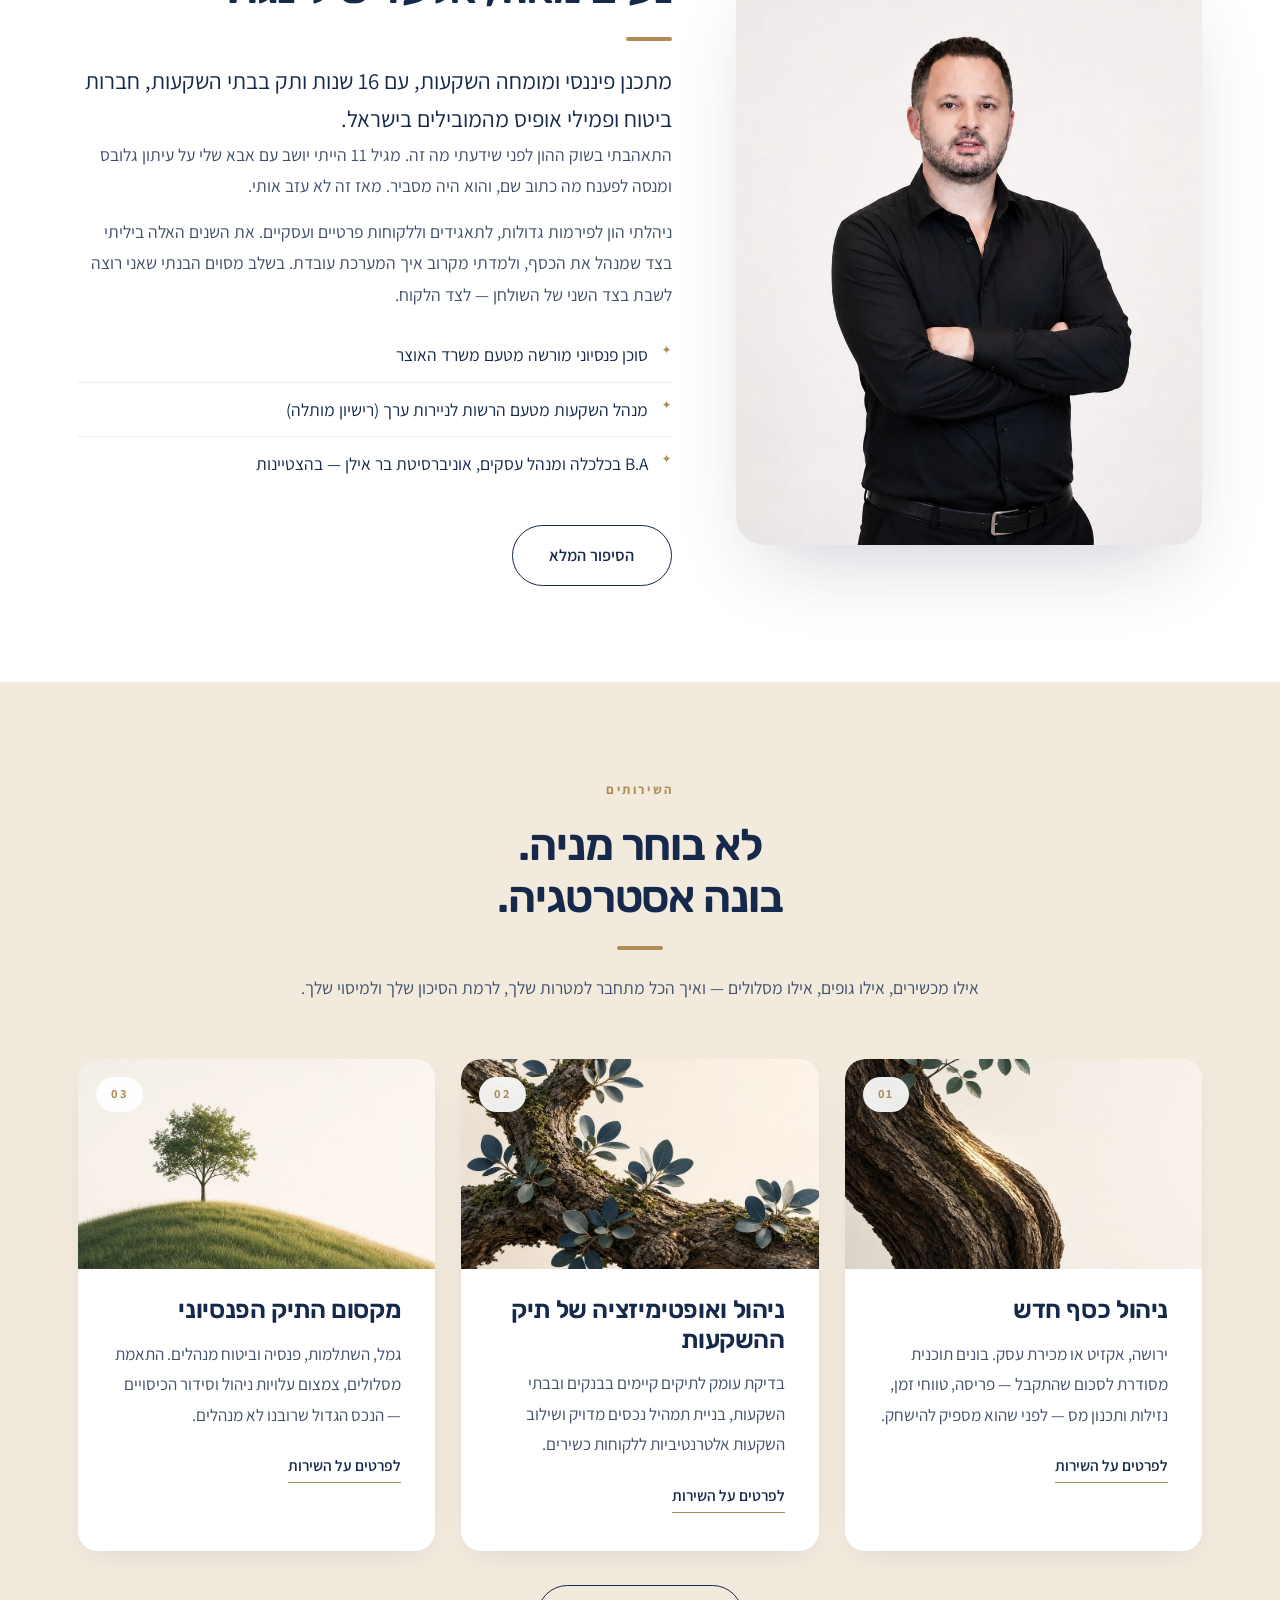
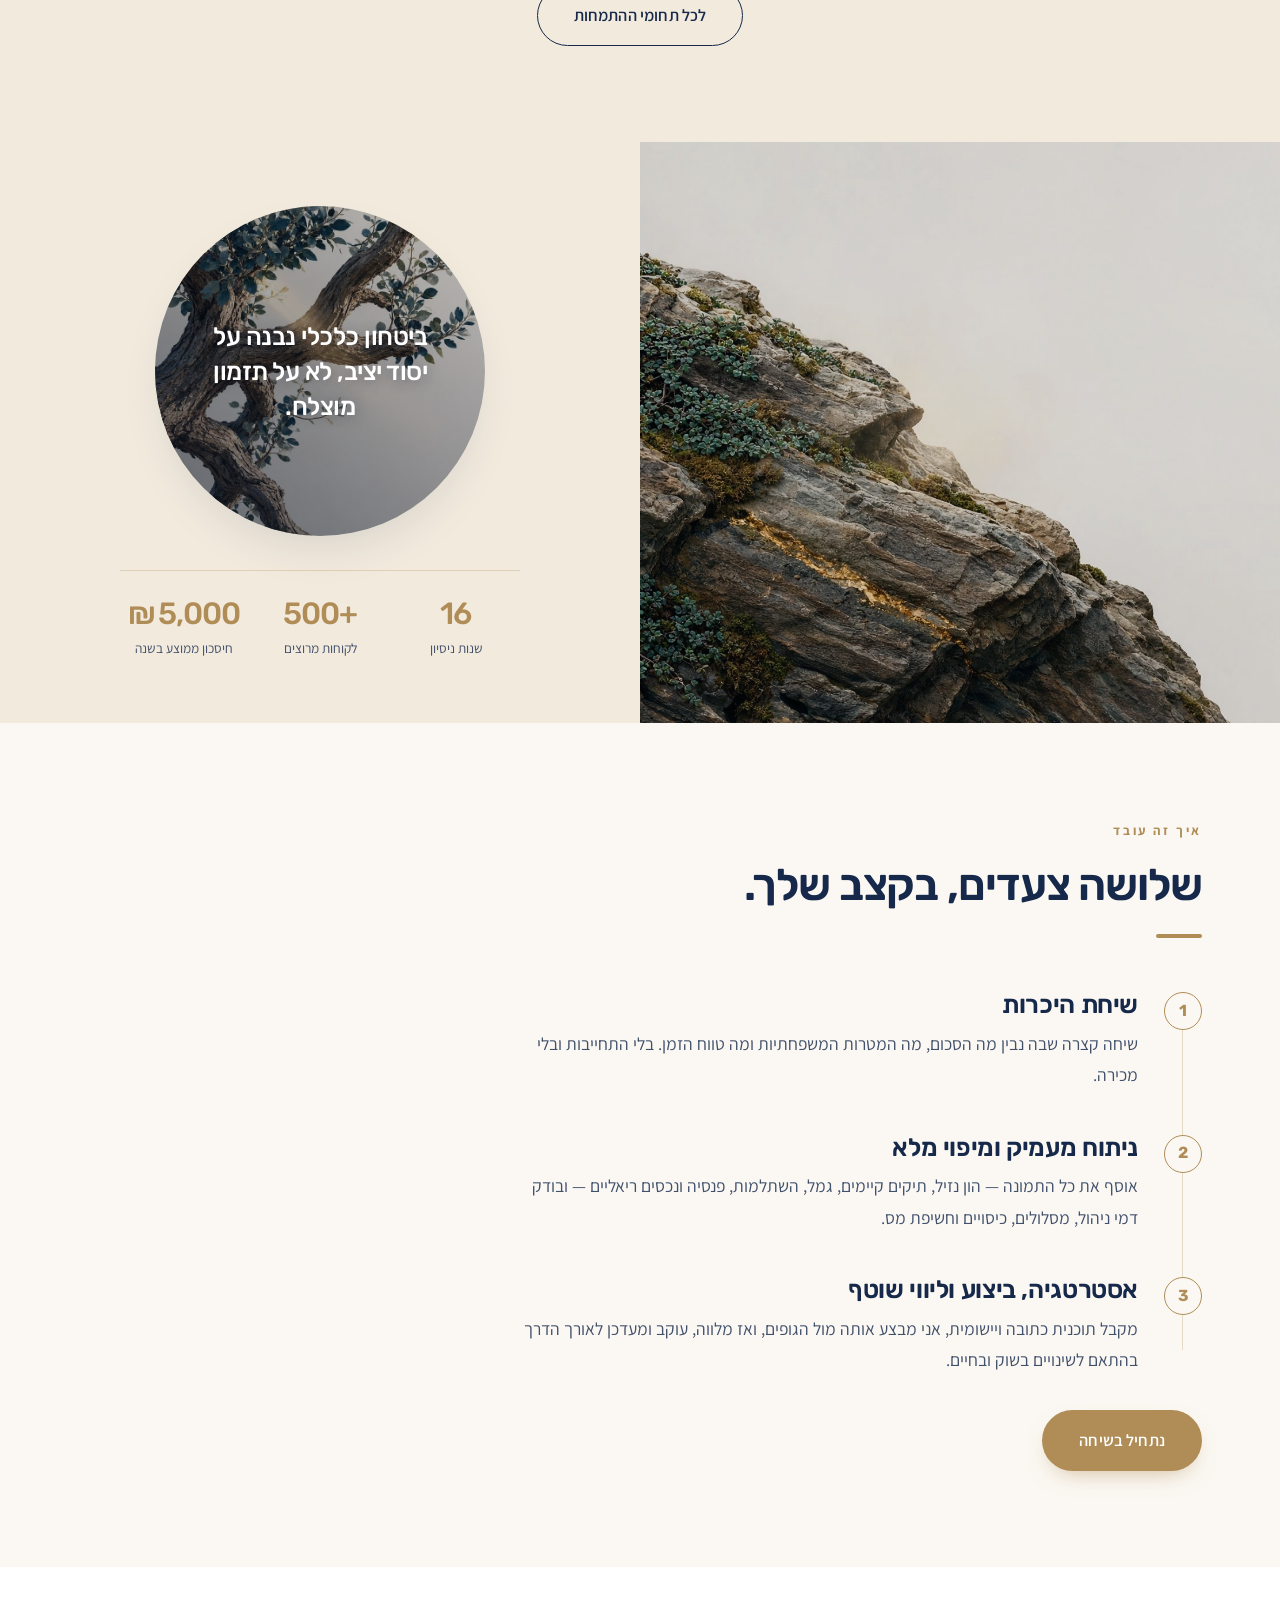
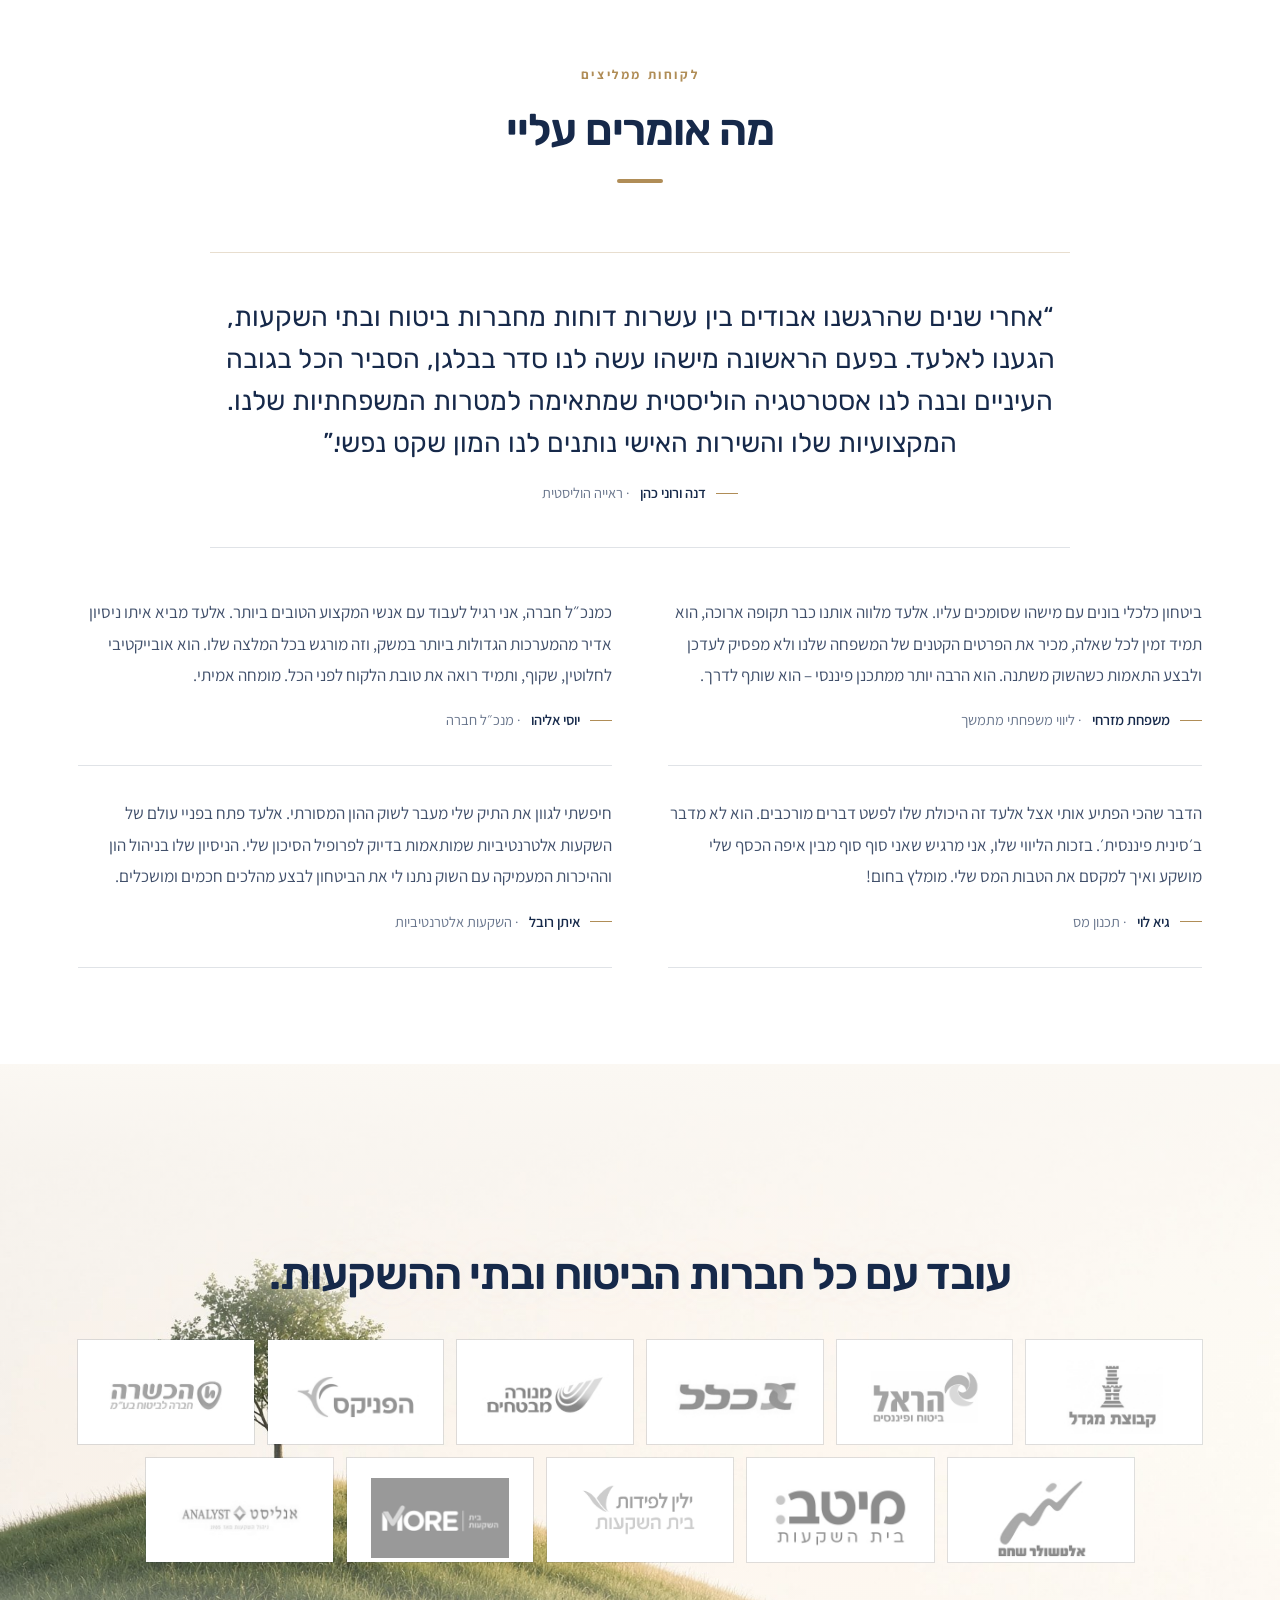
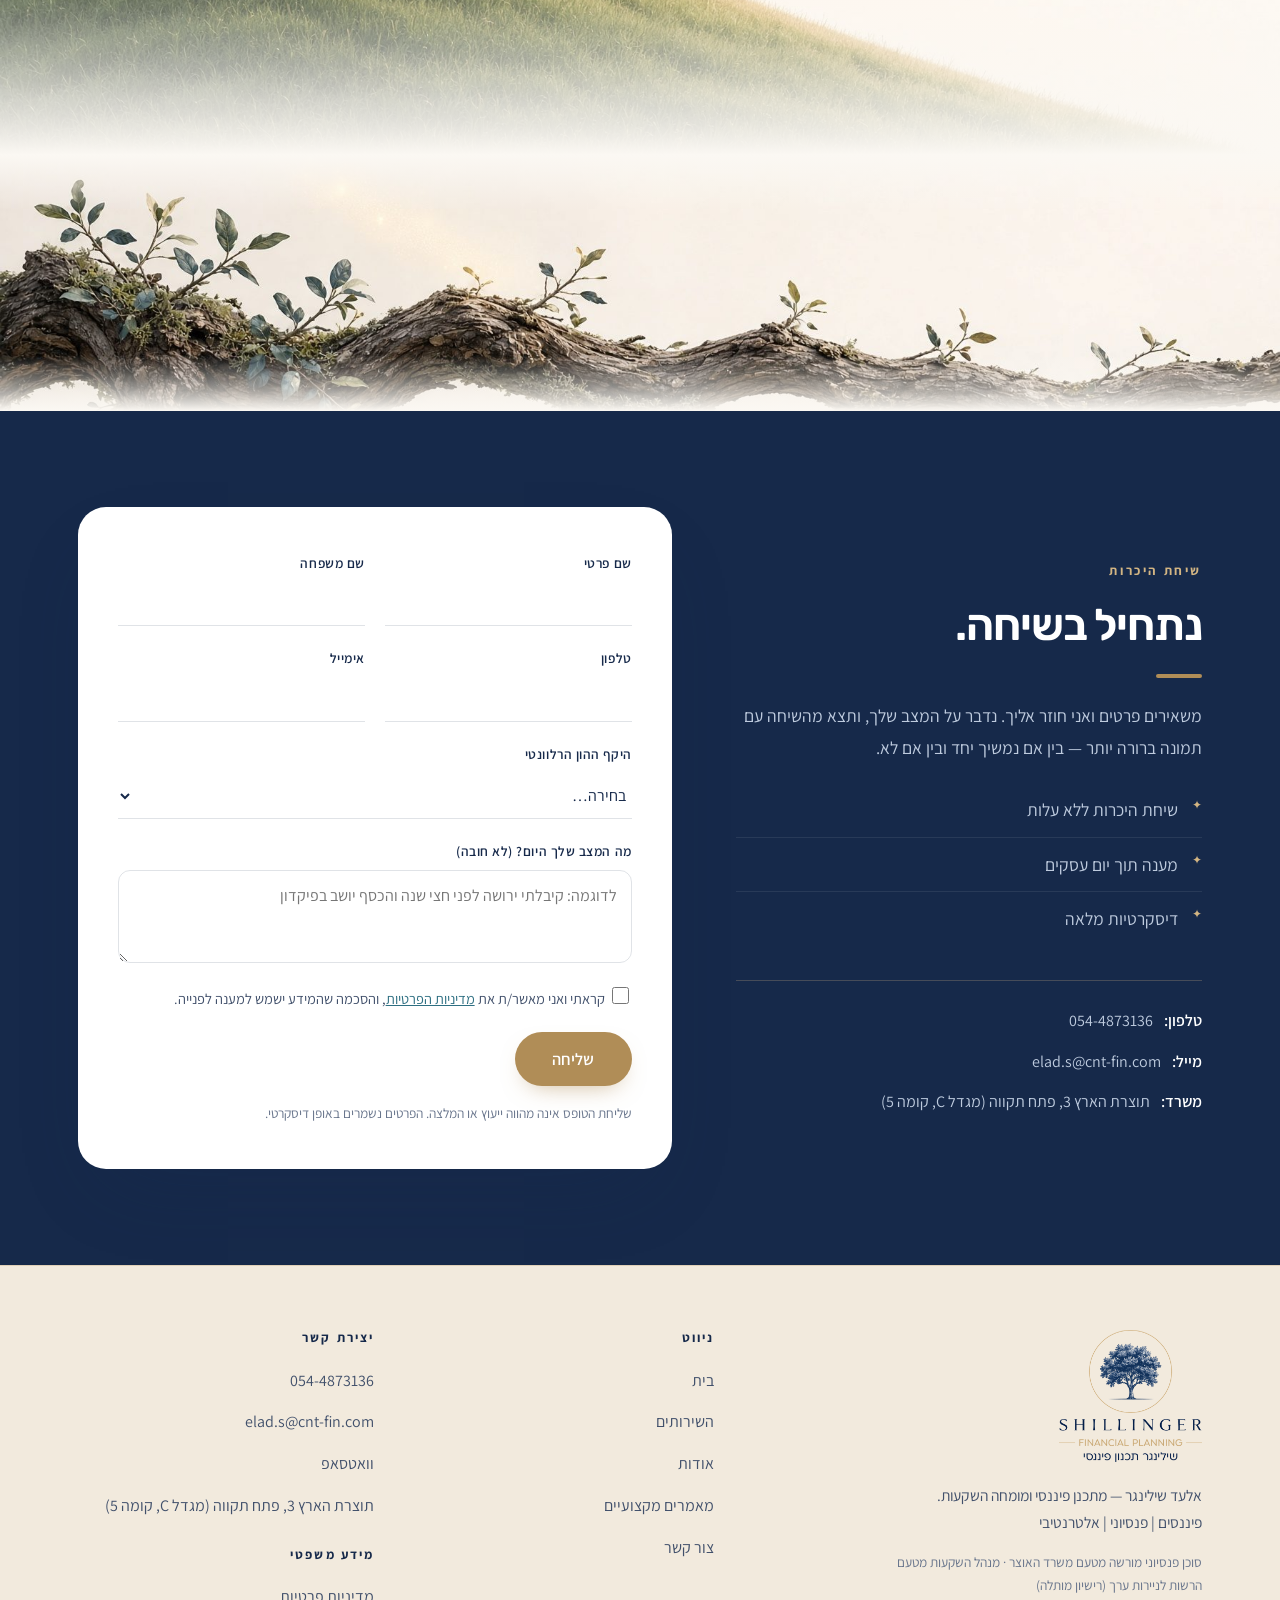
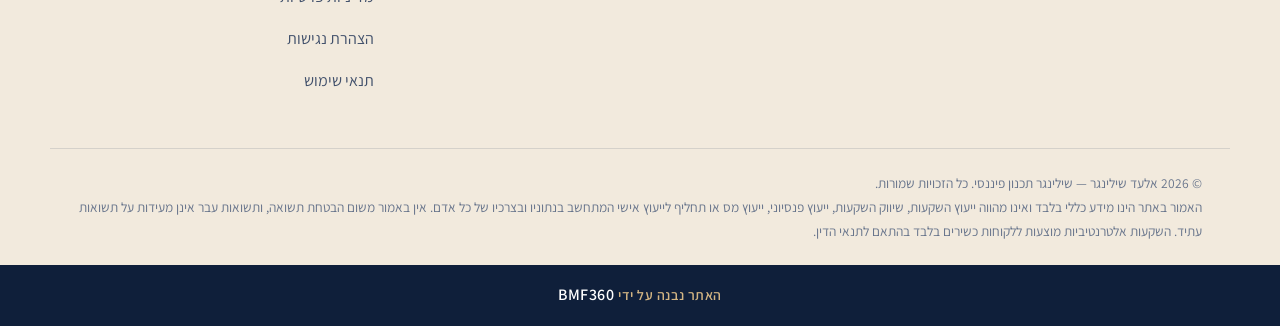
==== commit 61527171: "סקשן הגופים: הכותרת והלוגואים על תמונת העץ - הוסרו: הכותרת "נאמנות ללקוח — לא למערכת", הפסקה "אני לא" ====
--- a/index.html
+++ b/index.html
@@ -358,22 +358,10 @@
   </div>
 </section>
 
-<section class="section scene" id="partners">
-  <div class="container reveal">
-    <div class="scene__head">
-      <span class="eyebrow">נאמנות ללקוח — לא למערכת</span>
-      <h2>עובד עם כל חברות הביטוח ובתי ההשקעות.</h2>
-      <p class="body" style="margin-top:18px">
-        אני לא מחויב לאף חברת ביטוח או בית השקעות. בדיוק בגלל זה אני יכול להשוות
-        ביניהם באמת, ולבחור את מה שמתאים לך.
-      </p>
-    </div>
-
-    <div class="scene__img">
-      <img src="assets/img/scenes/hill.jpg" alt="" loading="lazy">
-    </div>
-
-    <p class="scene__trust">הגופים שאני עובד מולם</p>
+<section class="partners" id="partners" aria-labelledby="partners-title">
+  <img class="partners__bg" src="assets/img/scenes/hill.jpg" alt="" loading="lazy">
+  <div class="partners__inner reveal">
+    <h2 id="partners-title">עובד עם כל חברות הביטוח ובתי ההשקעות.</h2>
     <div class="logos">
       <div class="logo-tile"><img src="assets/img/partners/migdal-430x330.jpg" alt="מגדל" loading="lazy"></div>
       <div class="logo-tile"><img src="assets/img/partners/harel.jpg" alt="הראל" loading="lazy"></div>
@@ -387,7 +375,6 @@
       <div class="logo-tile"><img src="assets/img/partners/more.jpg" alt="מור בית השקעות" loading="lazy"></div>
       <div class="logo-tile"><img src="assets/img/partners/analyst.jpg" alt="אנליסט" loading="lazy"></div>
     </div>
-    <p class="logos__note">הלוגואים מוצגים לצורך המחשה בלבד ואינם מעידים על שיוך, בלעדיות או חסות מצד הגופים.</p>
   </div>
 </section>
 
--- a/assets/css/style.css
+++ b/assets/css/style.css
@@ -787,19 +787,39 @@
   display:block;margin-top:8px;font-size:13.5px;line-height:1.45;color:var(--text-soft);
 }
 
-/* — ד. סצנה מרכזית עם לוגואים מתחת (רפרנס 2 — iaculus) — */
-.scene{background:var(--cream);text-align:center;position:relative;overflow:hidden}
-.scene__head{max-width:760px;margin-inline:auto}
-.scene__head h2{font-size:clamp(30px,4.2vw,50px)}
-.scene__img{
-  margin:46px 0 0;width:100vw;margin-inline:calc(50% - 50vw);
-  -webkit-mask-image:linear-gradient(to bottom,#000 68%,transparent 100%);
-  mask-image:linear-gradient(to bottom,#000 68%,transparent 100%);
-}
-.scene__img img{width:100%;height:auto;display:block}
-.scene__trust{margin-top:-10px}
-.scene__trust{
-  margin-top:8px;font-size:14px;font-weight:600;letter-spacing:.1em;color:var(--text-mute);
+/* — ד. הלוגואים על תמונת העץ (רפרנס 2 — iaculus) — */
+.partners{
+  position:relative;overflow:hidden;background:var(--cream);
+  display:flex;align-items:center;
+  min-height:clamp(520px,54vw,720px);
+}
+.partners__bg{
+  position:absolute;inset:0;width:100%;height:100%;
+  object-fit:cover;object-position:18% bottom;
+}
+/* צעיף קרם רך — התמונה נשארת נראית, הטקסט והלוגואים קריאים */
+.partners::after{
+  content:"";position:absolute;inset:0;pointer-events:none;
+  background:
+    linear-gradient(to bottom,var(--cream) 0%,rgba(251,248,243,.55) 14%,
+                    rgba(251,248,243,.06) 46%,rgba(251,248,243,.10) 72%,
+                    rgba(251,248,243,.80) 92%,var(--cream) 100%);
+}
+.partners__inner{
+  position:relative;z-index:2;width:100%;
+  max-width:var(--container);margin-inline:auto;padding:56px 28px 64px;
+  text-align:center;
+}
+.partners__inner h2{
+  max-width:760px;margin-inline:auto;
+  text-shadow:0 2px 26px rgba(251,248,243,.95),0 0 60px rgba(251,248,243,.8);
+}
+.partners .logos{margin-top:40px}
+
+@media (max-width:720px){
+  .partners{min-height:0}
+  .partners__inner{padding:64px 20px}
+  .partners__bg{object-position:60% bottom}
 }
 
 @media (max-width:1080px){
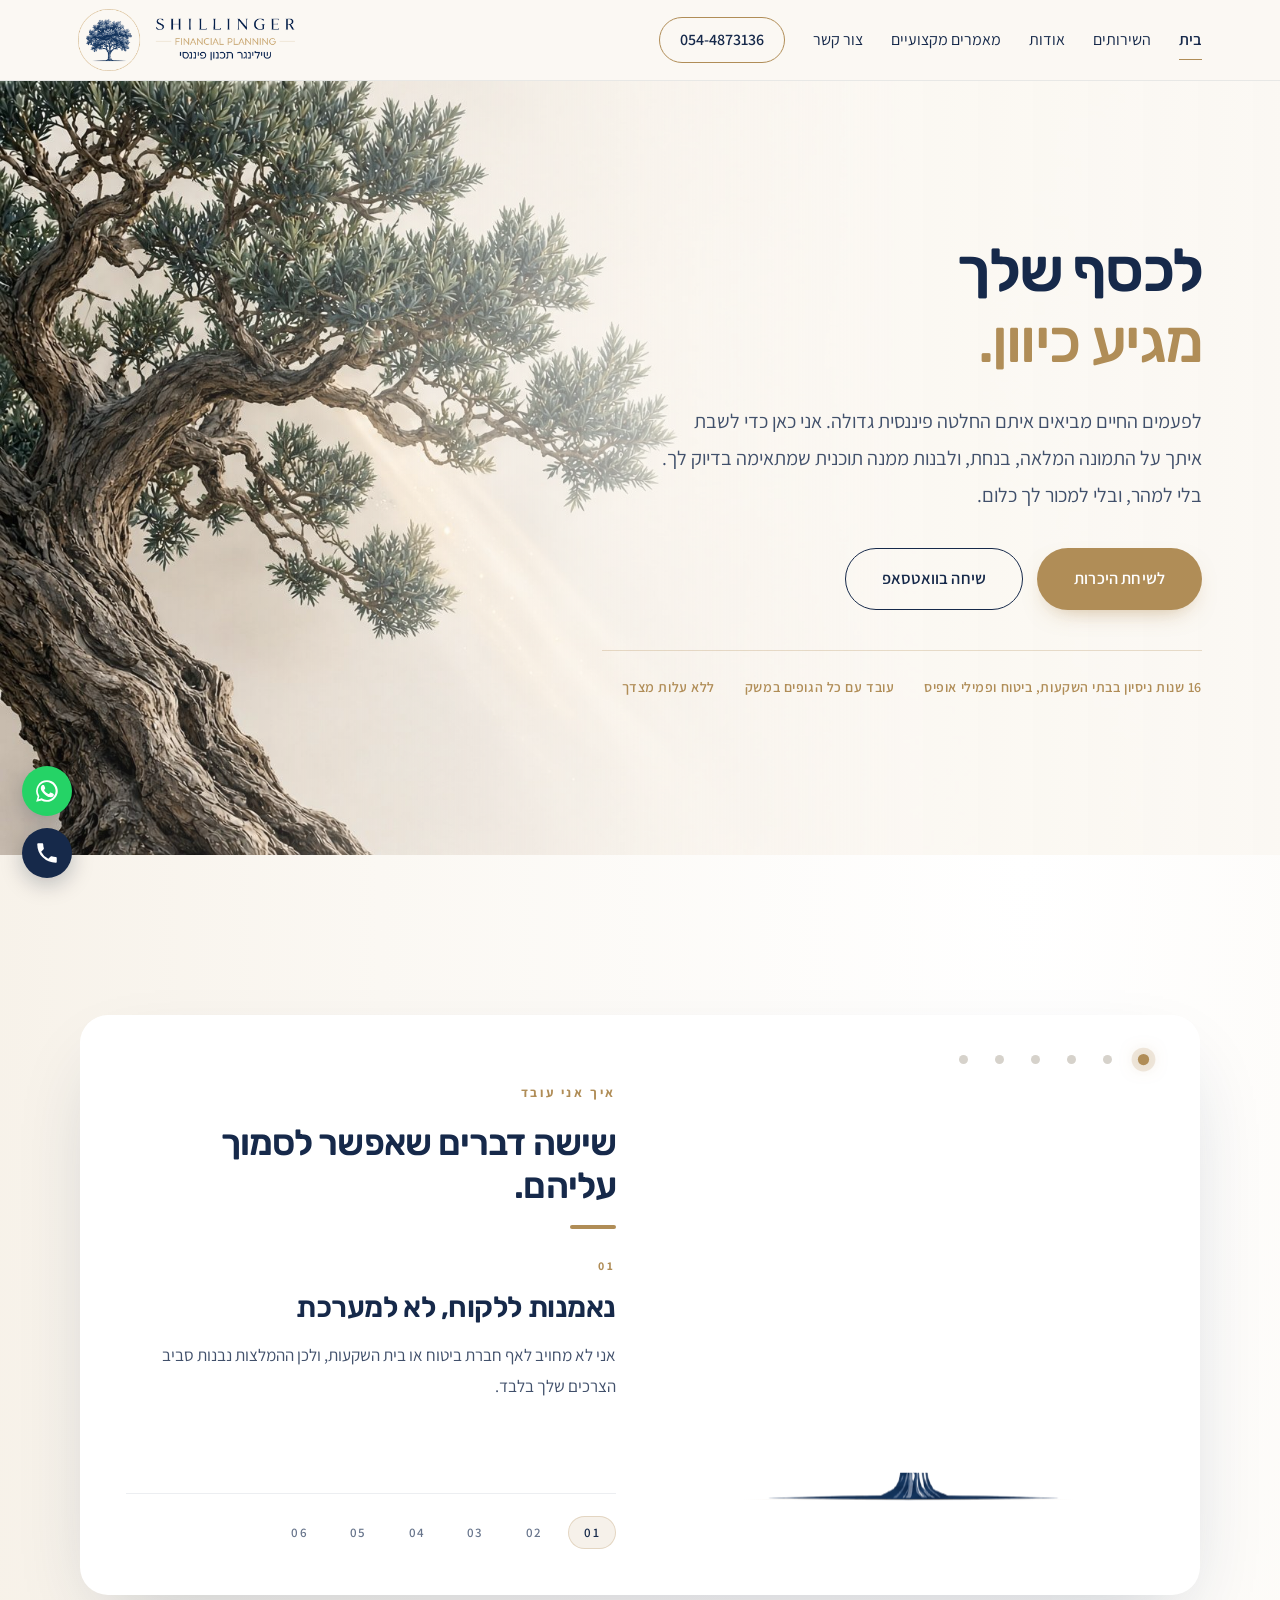
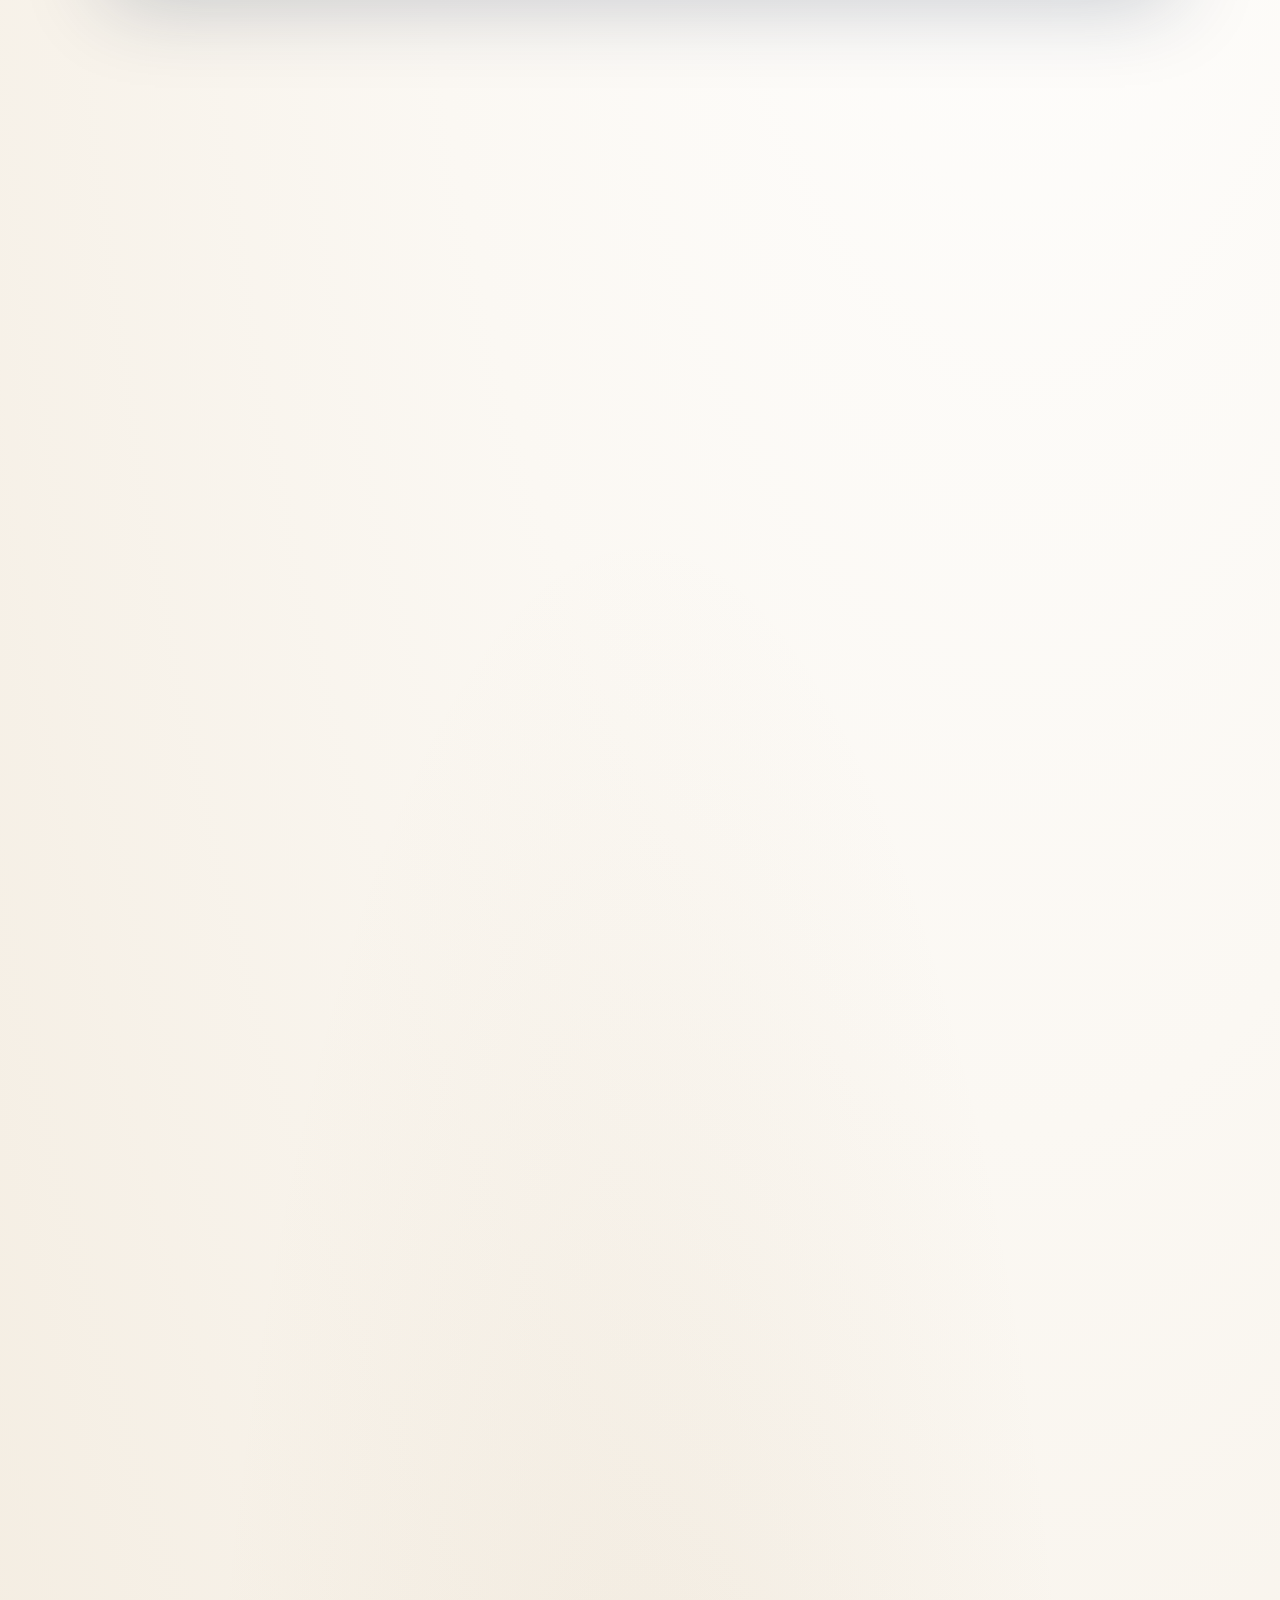
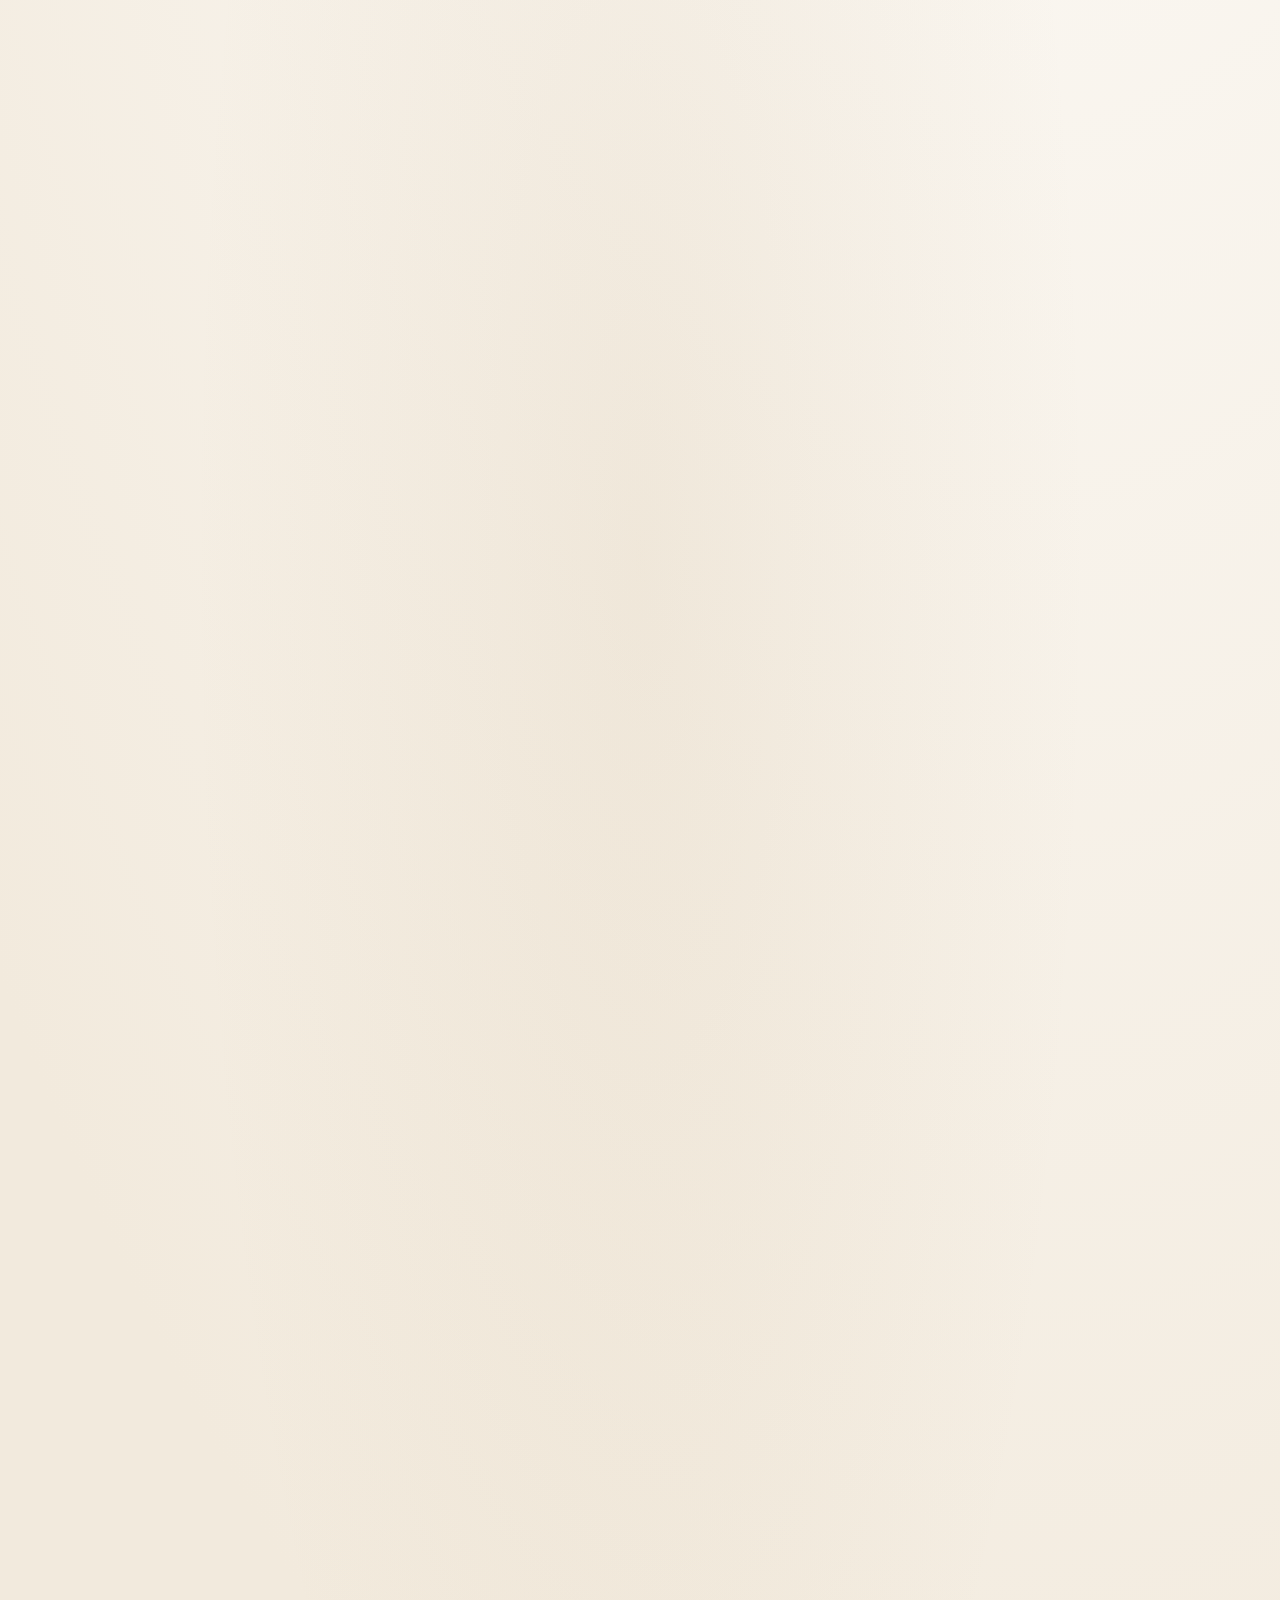
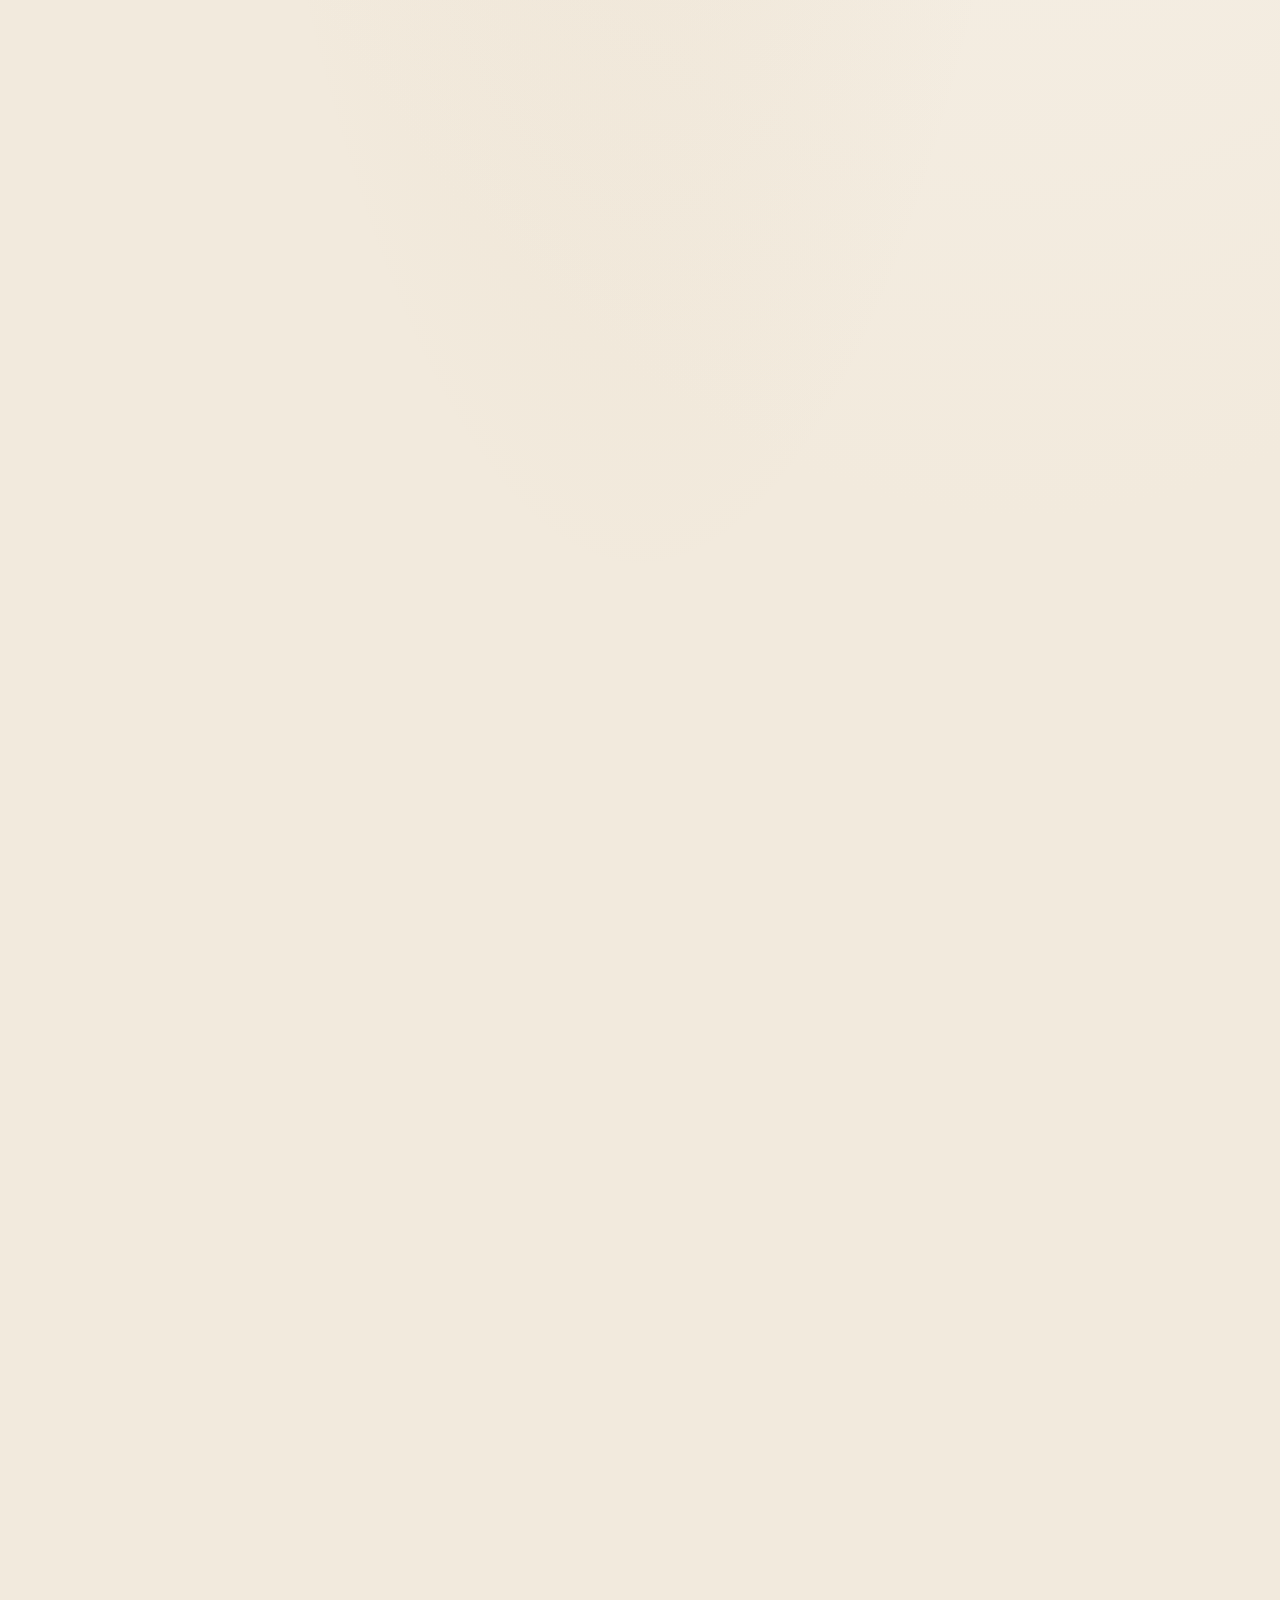
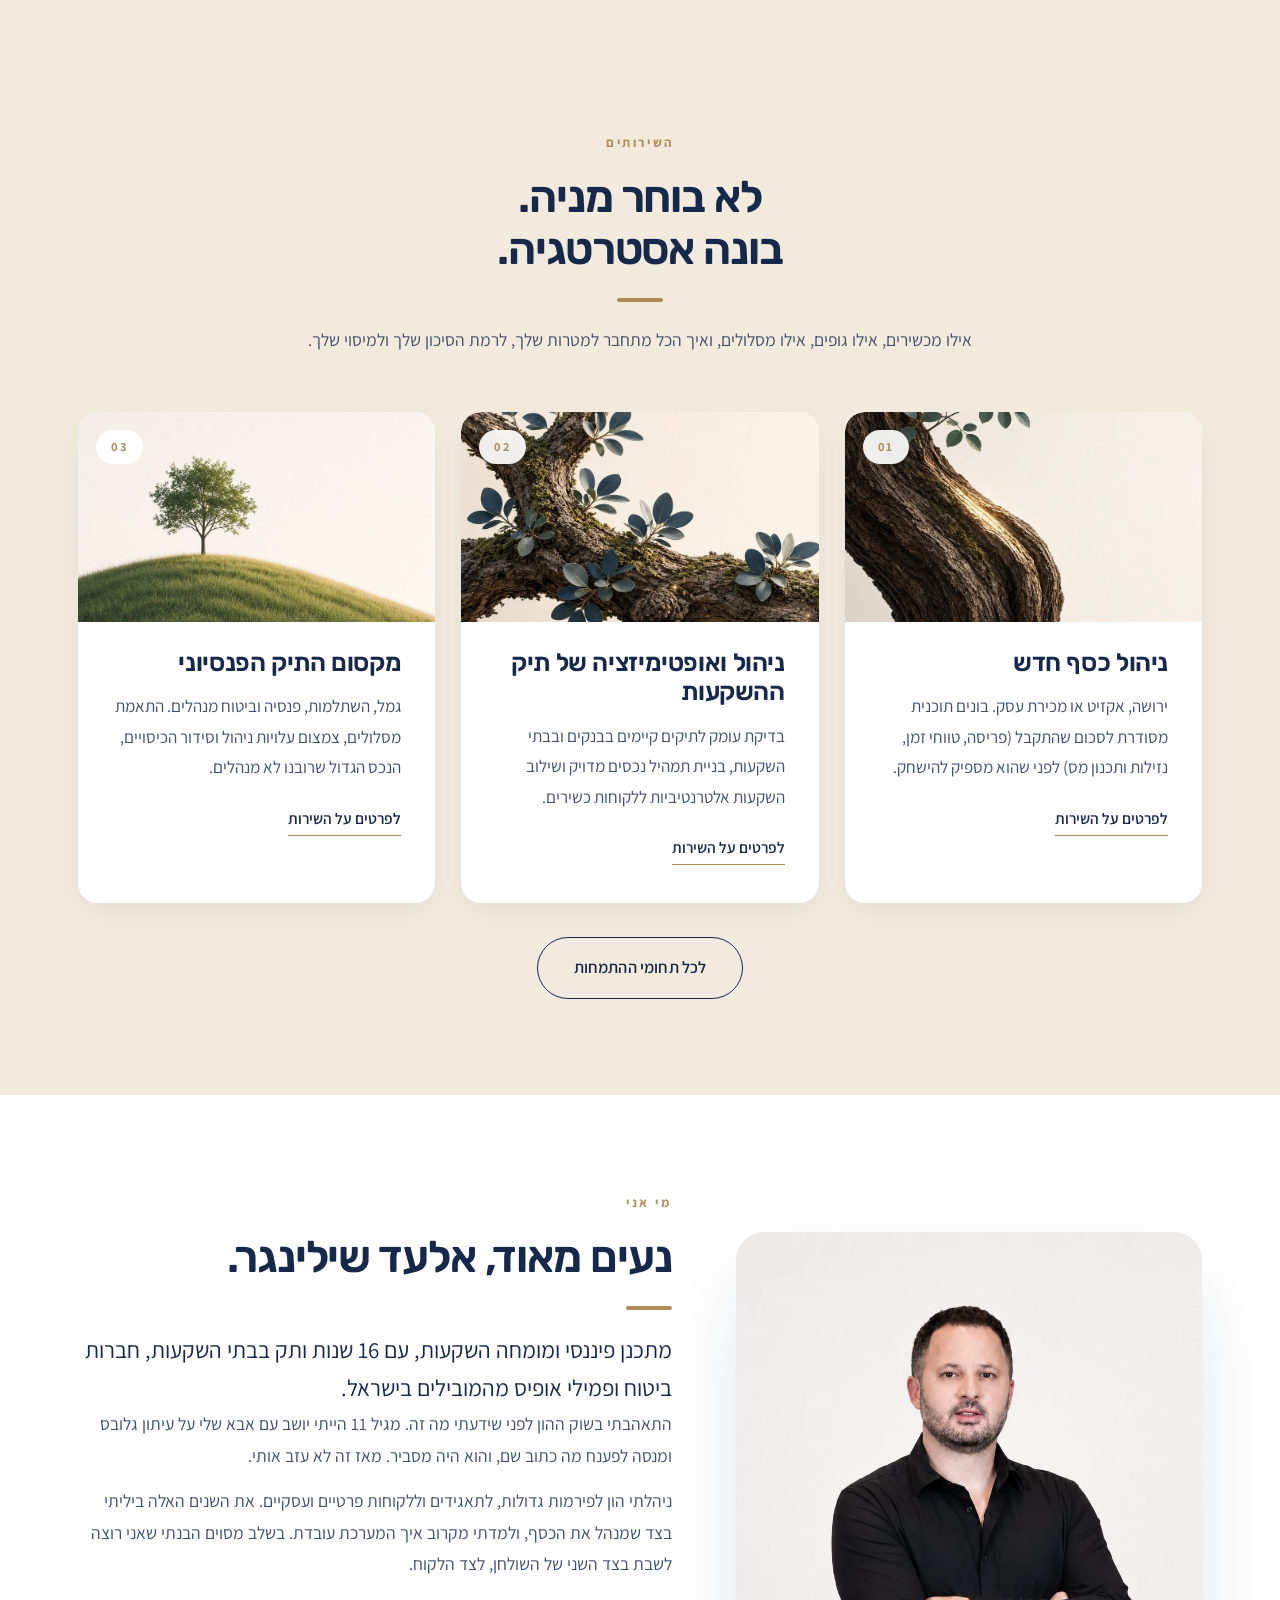
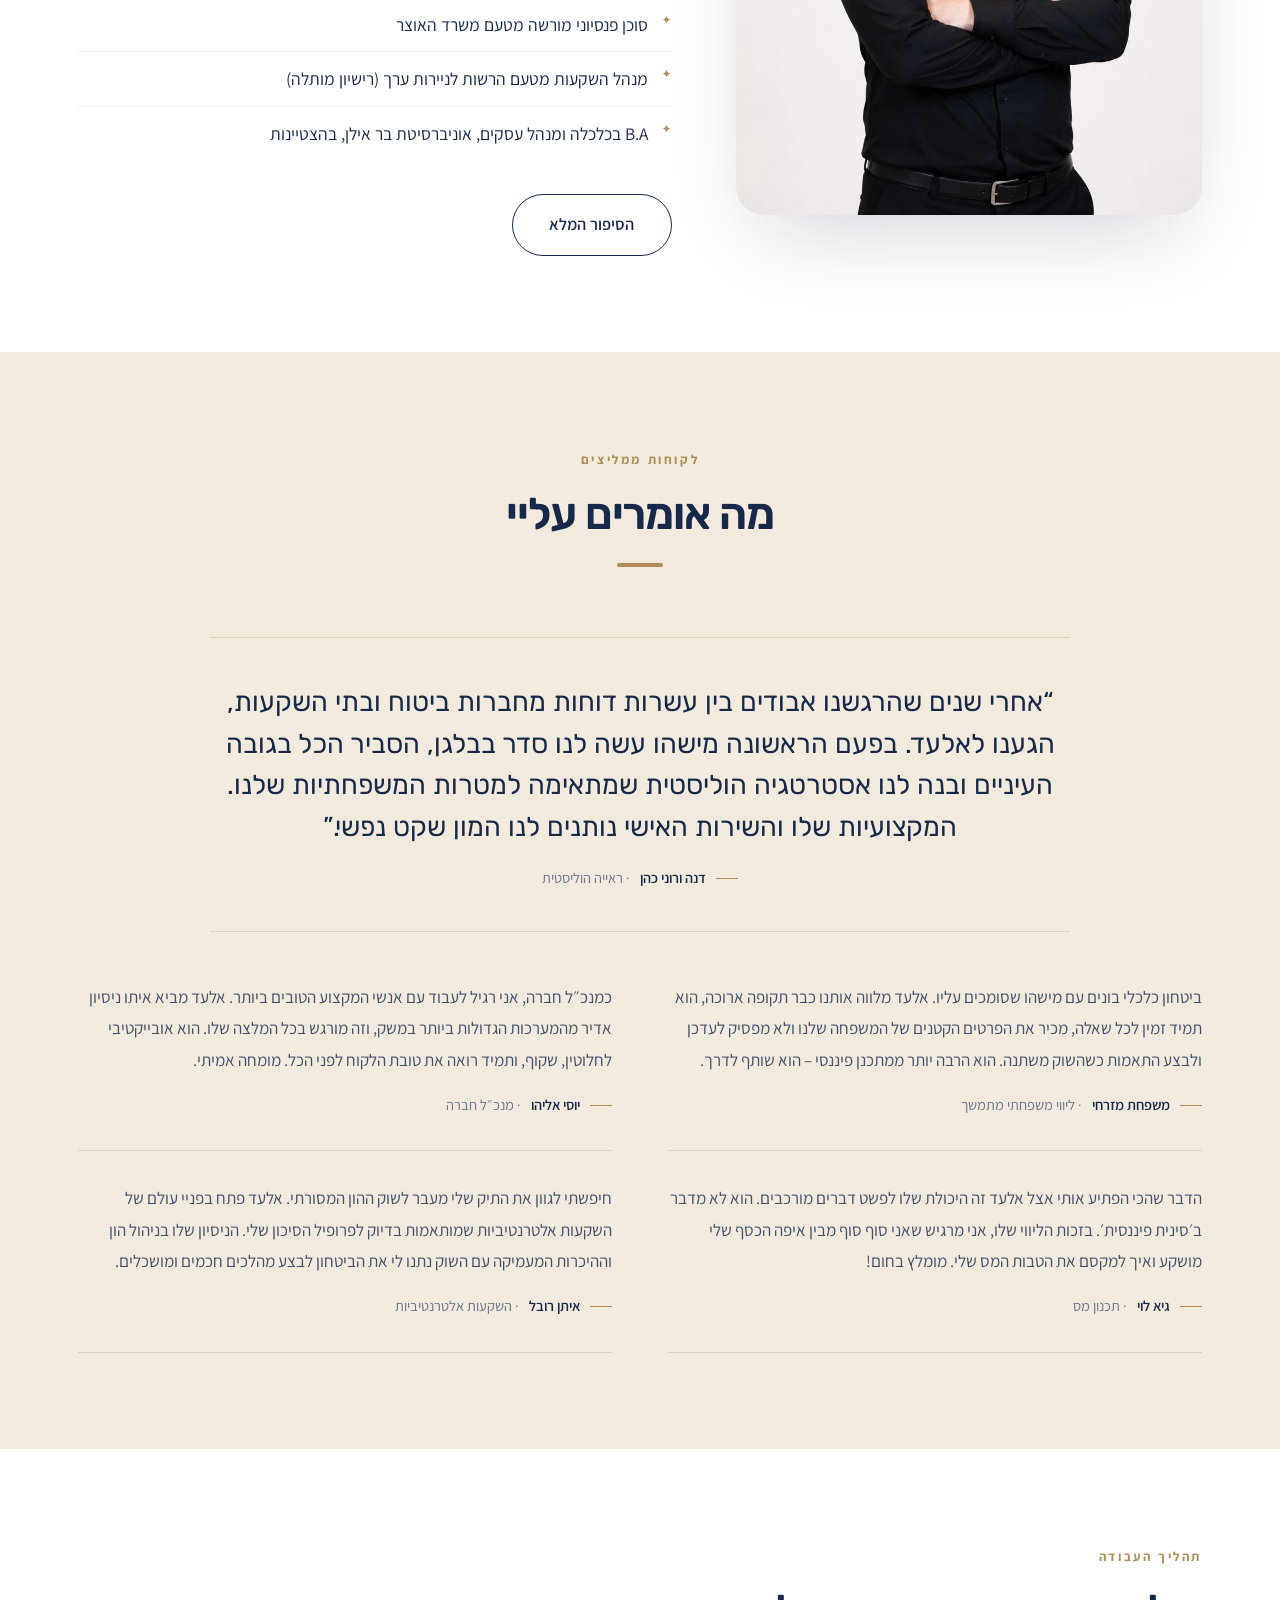
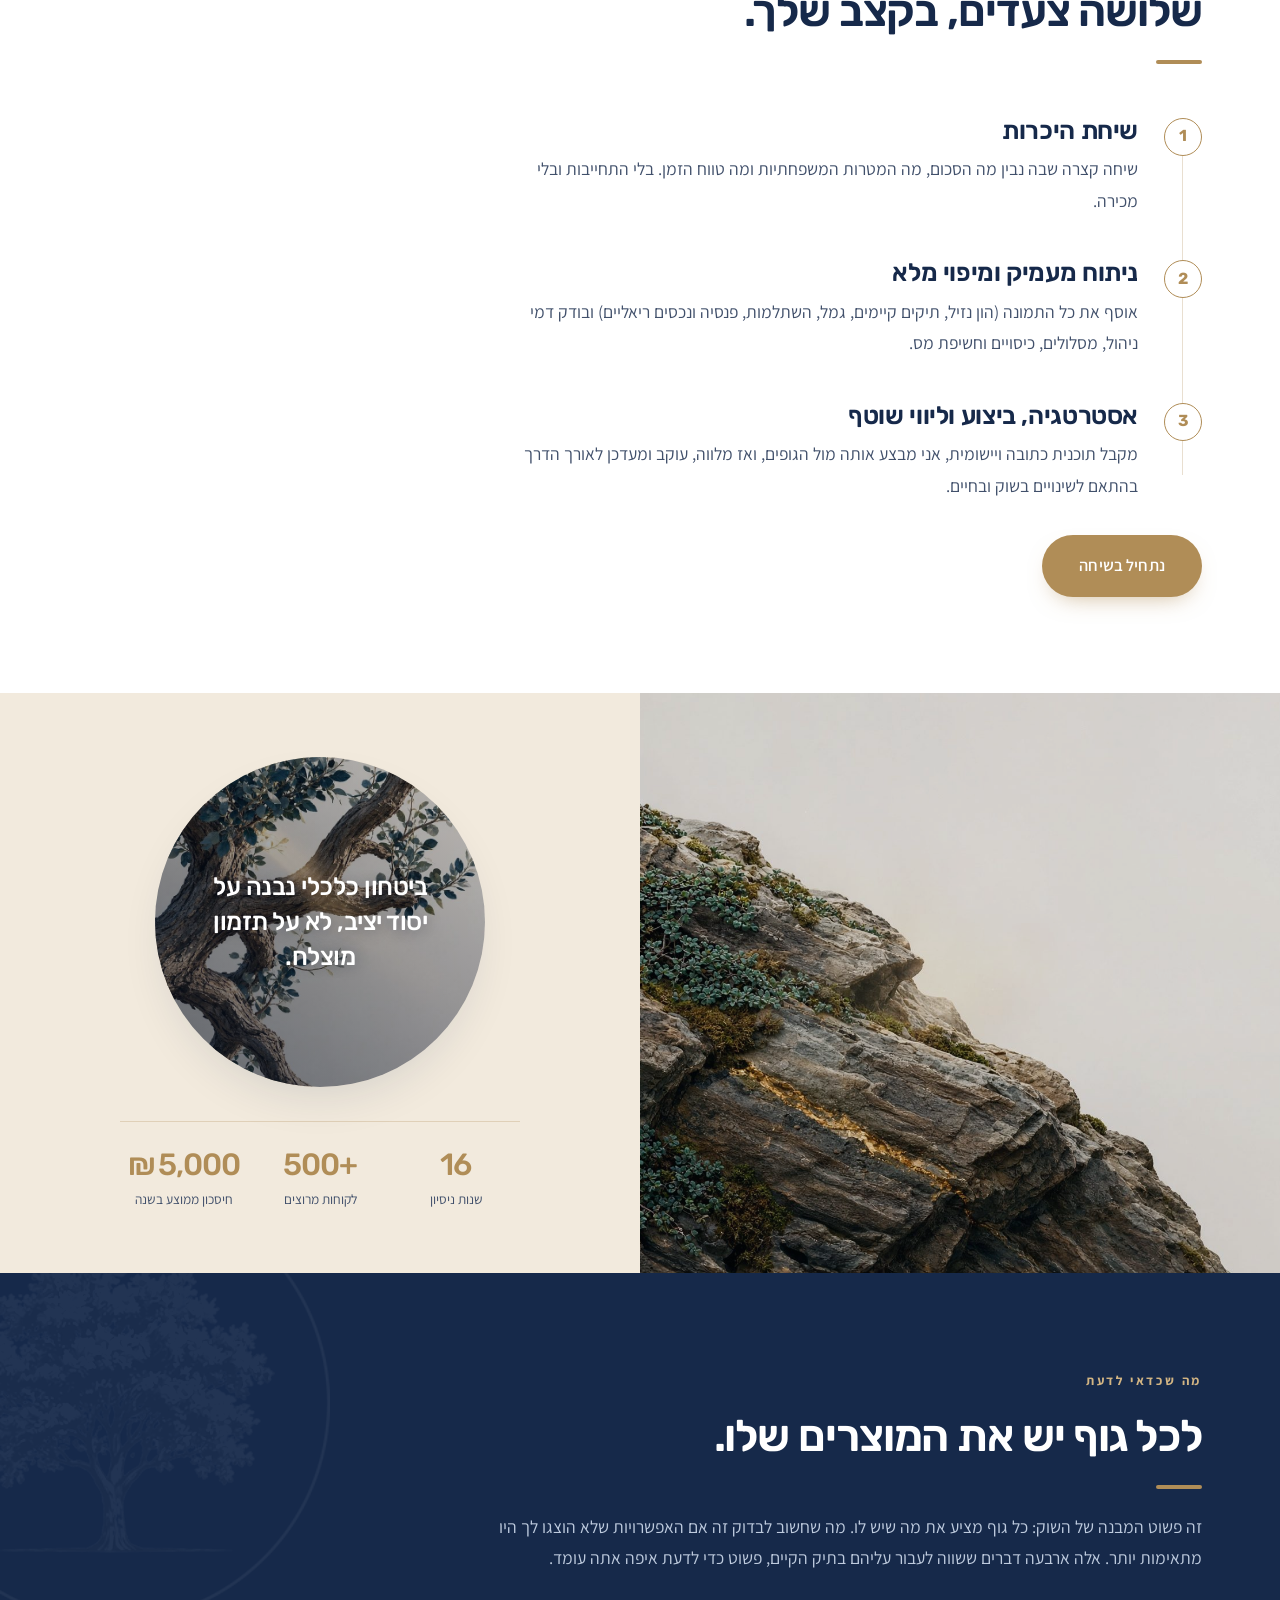
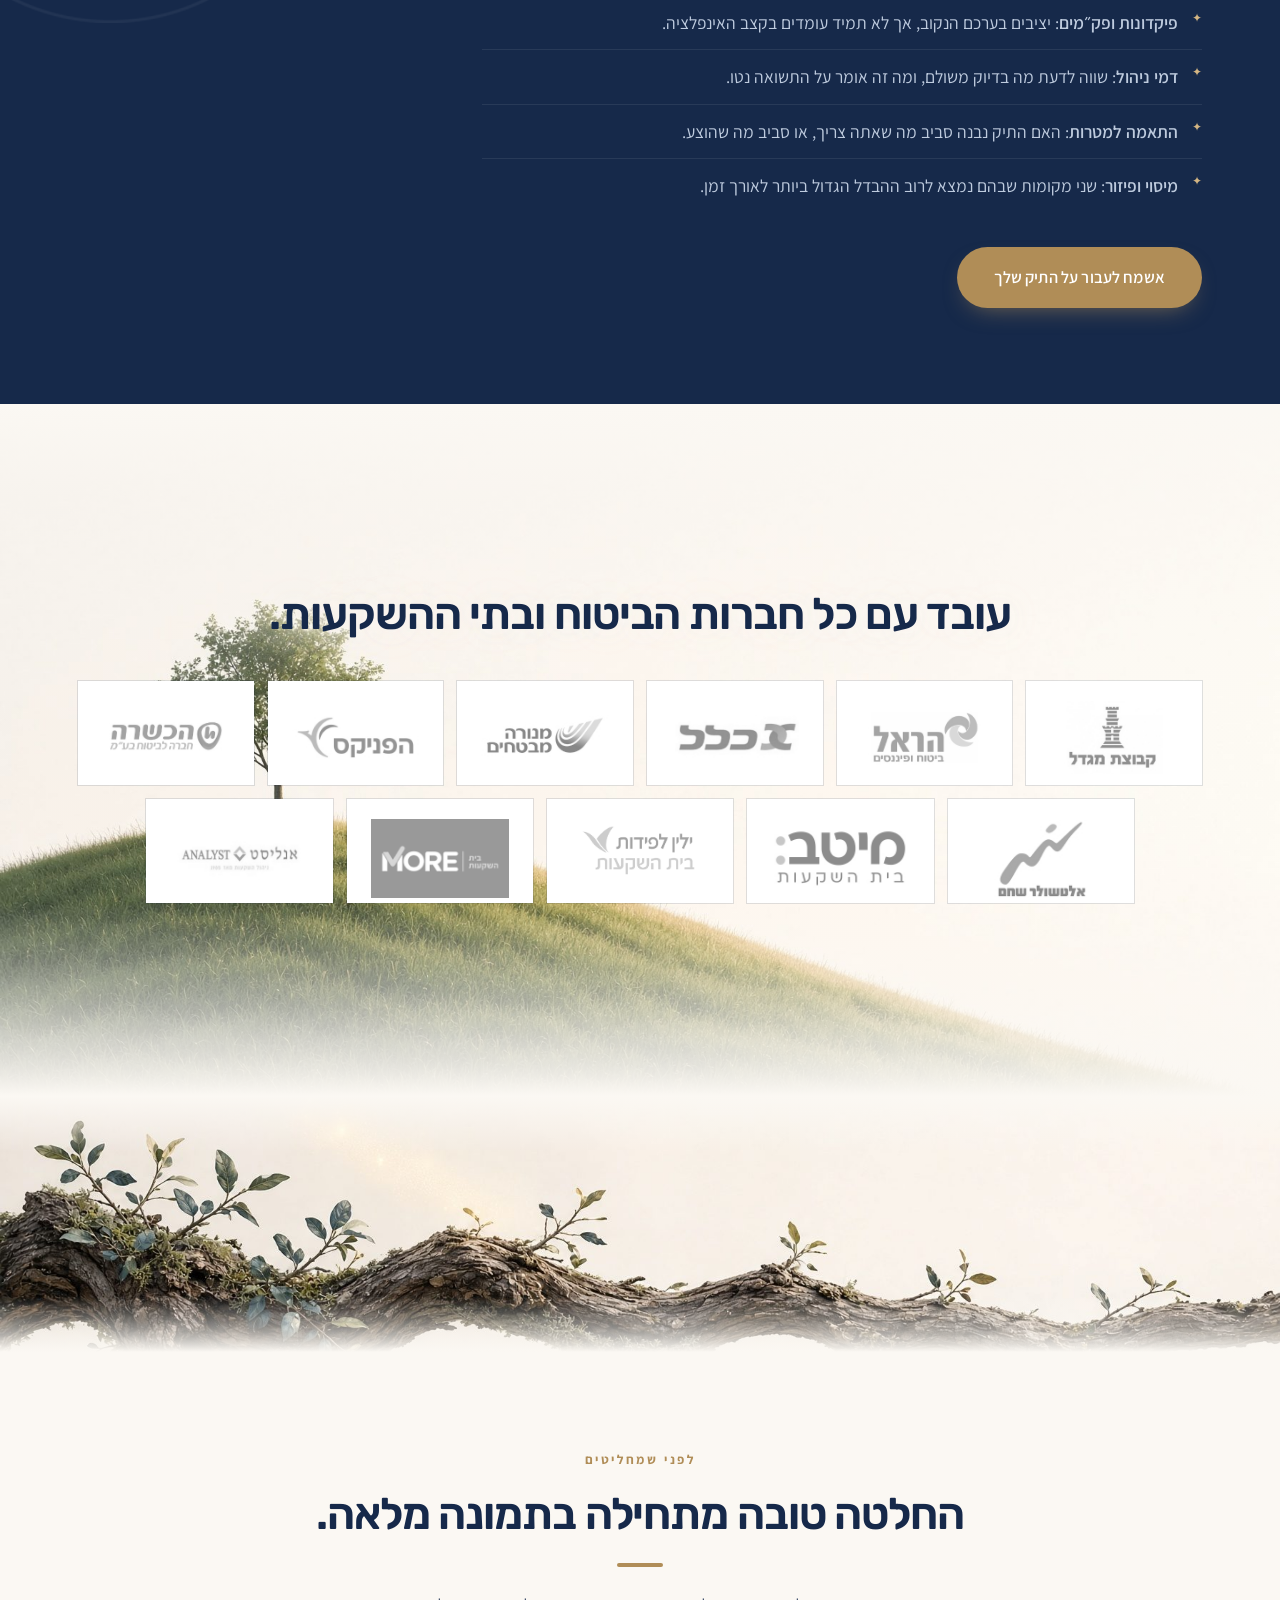
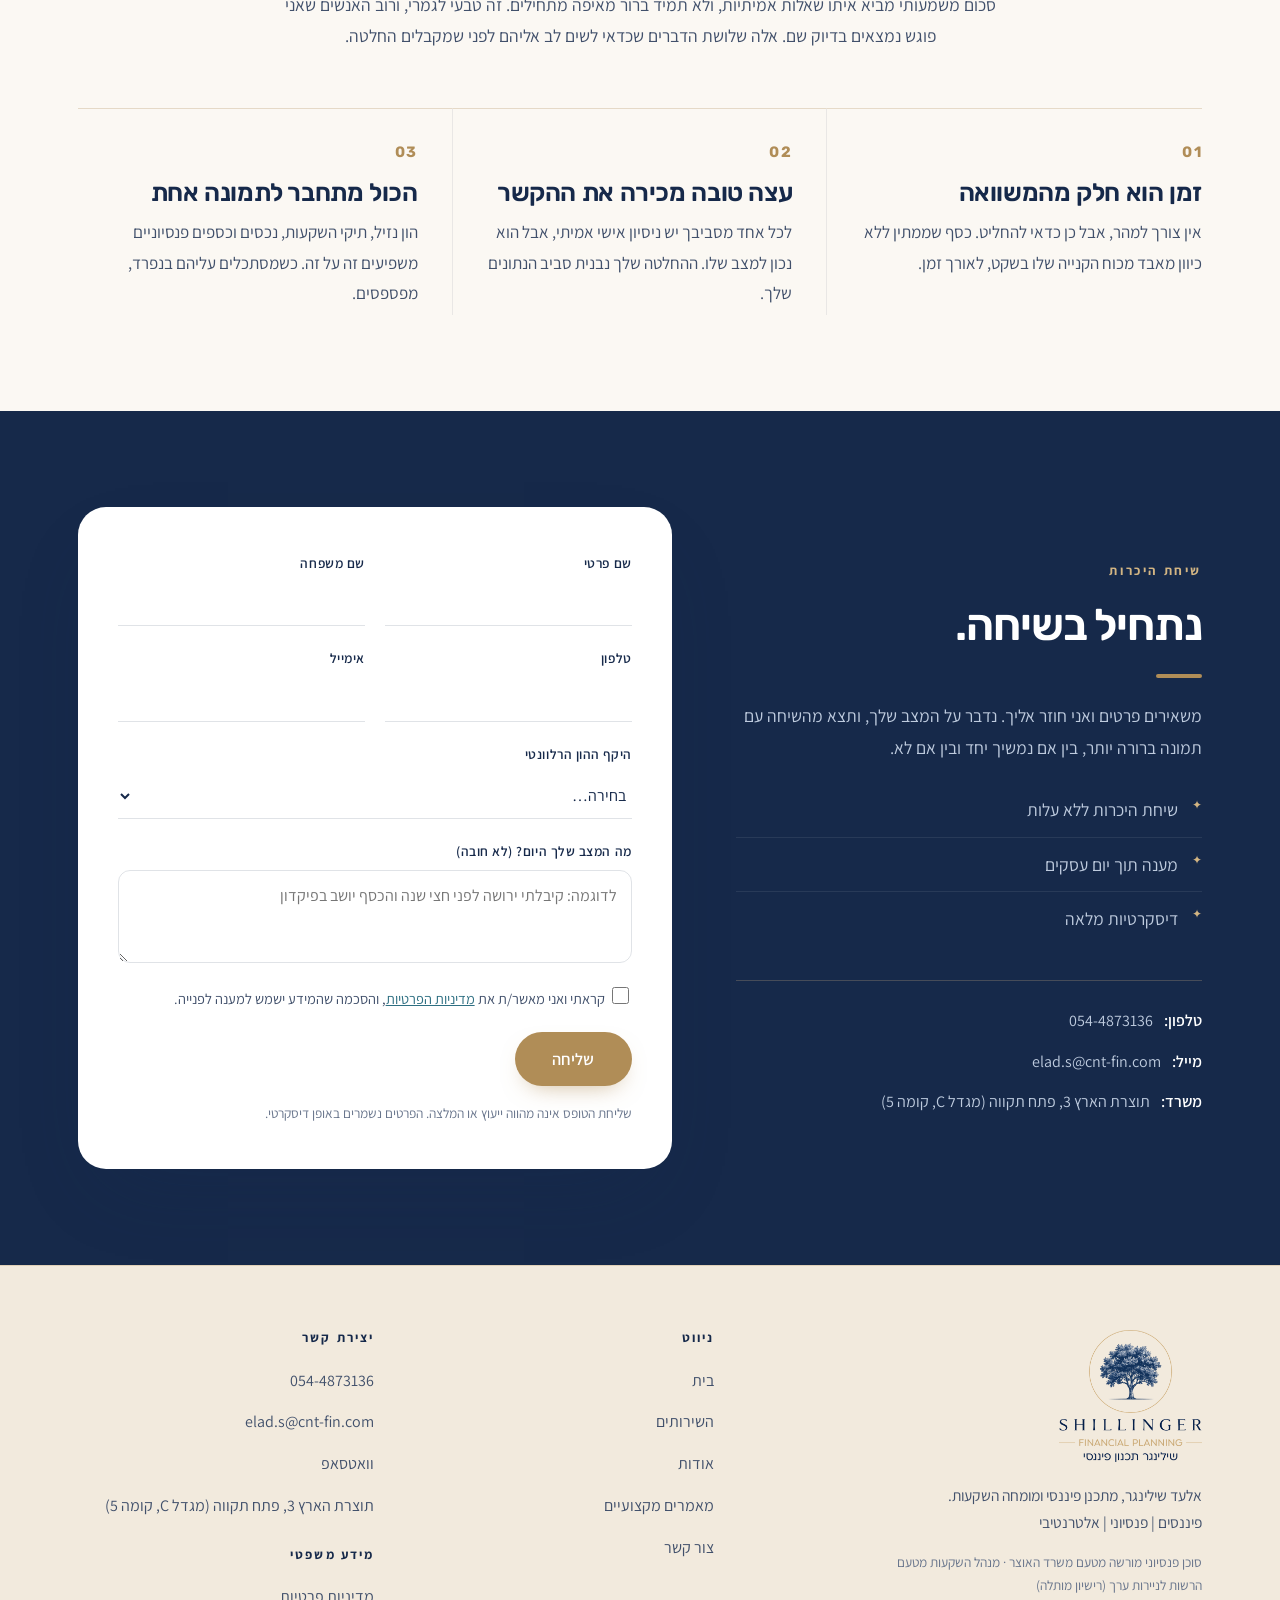
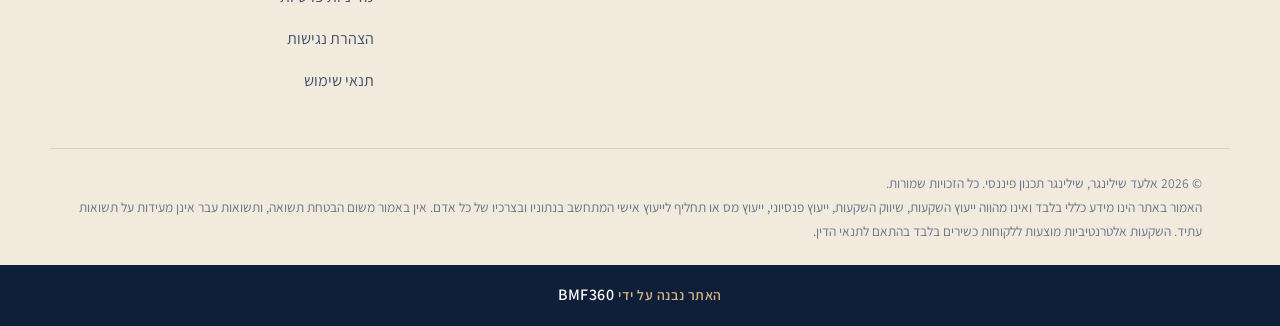
==== commit ee6dfd66: "הירו חדש, סדר סקשנים בעמוד הבית והסרת מקף ארוך מכל האתר - הסרת הגבהה "16 שנה בתוך הגופים הגדולים" מה" ====
--- a/index.html
+++ b/index.html
@@ -4,9 +4,9 @@
 <meta charset="utf-8">
 <meta name="viewport" content="width=device-width,initial-scale=1">
 <title>אלעד שילינגר | מתכנן פיננסי ומומחה השקעות</title>
-<meta name="description" content="קיבלת כסף חדש — ירושה, אקזיט או מכירת עסק — ולא יודע מה לעשות איתו? אלעד שילינגר, מתכנן פיננסי עם 16 שנות ניסיון בבתי השקעות ופמילי אופיס. שיחת היכרות ללא עלות.">
+<meta name="description" content="ירושה, אקזיט או מכירת עסק? אלעד שילינגר, מתכנן פיננסי עם 16 שנות ניסיון בבתי השקעות ופמילי אופיס. שיחת היכרות ללא עלות.">
 <meta property="og:title" content="אלעד שילינגר | מתכנן פיננסי ומומחה השקעות">
-<meta property="og:description" content="קיבלת כסף חדש — ירושה, אקזיט או מכירת עסק — ולא יודע מה לעשות איתו? אלעד שילינגר, מתכנן פיננסי עם 16 שנות ניסיון בבתי השקעות ופמילי אופיס. שיחת היכרות ללא עלות.">
+<meta property="og:description" content="ירושה, אקזיט או מכירת עסק? אלעד שילינגר, מתכנן פיננסי עם 16 שנות ניסיון בבתי השקעות ופמילי אופיס. שיחת היכרות ללא עלות.">
 <meta property="og:image" content="assets/img/brand/logo-horizontal.png">
 <meta property="og:type" content="website">
 <meta property="og:locale" content="he_IL">
@@ -32,7 +32,7 @@
 
 <header class="header">
   <div class="header__inner">
-    <a class="brand" href="index.html" aria-label="שילינגר תכנון פיננסי — לעמוד הבית">
+    <a class="brand" href="index.html" aria-label="שילינגר תכנון פיננסי, לעמוד הבית">
       <img src="assets/img/brand/logo-horizontal.png" alt="שילינגר תכנון פיננסי">
     </a>
     <button class="nav__toggle" aria-label="פתיחת תפריט" aria-expanded="false"><span></span><span></span><span></span></button>
@@ -51,11 +51,10 @@
   <img class="hero__bg" src="assets/img/scenes/hero-home.jpg" alt="">
   <div class="hero__inner">
     <div class="hero__content">
-      <span class="eyebrow">16 שנה בתוך הגופים הגדולים</span>
-      <h1>קיבלת כסף חדש,<span class="accent">ועכשיו צריך להחליט.</span></h1>
+      <h1>לכסף שלך<span class="accent">מגיע כיוון.</span></h1>
       <p class="hero__sub">
-        כשמגיע סכום משמעותי, מגיעות איתו הרבה דעות. אני לא בא להוסיף עוד אחת —
-        אלא לשבת איתך על התמונה המלאה, ולבנות ממנה תוכנית שמתאימה לך.
+        לפעמים החיים מביאים איתם החלטה פיננסית גדולה. אני כאן כדי לשבת איתך
+        על התמונה המלאה, בנחת, ולבנות ממנה תוכנית שמתאימה בדיוק לך.
         בלי למהר, ובלי למכור לך כלום.
       </p>
       <div class="btn-row">
@@ -70,7 +69,6 @@
     </div>
   </div>
 </section>
-
 
 <section class="tree" id="approach" aria-labelledby="tree-title">
   <div class="tree__scroll">
@@ -112,7 +110,7 @@
           <article class="tree__panel">
             <span class="tree__step">03</span>
             <h3>ראייה הוליסטית</h3>
-            <p>כלל נכסי התא המשפחתי — פיננסיים, פנסיוניים וריאליים — נבחנים תחת קורת גג אחת.</p>
+            <p>כלל נכסי התא המשפחתי (פיננסיים, פנסיוניים וריאליים) נבחנים תחת קורת גג אחת.</p>
           </article>
           <article class="tree__panel">
             <span class="tree__step">04</span>
@@ -147,59 +145,39 @@
   </div>
 </section>
 
-<section class="section section--cream" id="problem">
+<section class="section section--cream2" id="services">
   <div class="container reveal">
     <div class="shead shead--center">
-      <span class="eyebrow">לפני שמחליטים</span>
-      <h2>החלטה טובה מתחילה בתמונה מלאה.</h2>
+      <span class="eyebrow">השירותים</span>
+      <h2>לא בוחר מניה.<br>בונה אסטרטגיה.</h2>
       <hr class="rule">
-      <p class="body">
-        סכום משמעותי מביא איתו שאלות אמיתיות, ולא תמיד ברור מאיפה מתחילים.
-        זה טבעי לגמרי — ורוב האנשים שאני פוגש נמצאים בדיוק שם. אלה שלושת
-        הדברים שכדאי לשים לב אליהם לפני שמקבלים החלטה.
-      </p>
-    </div>
-
-    <div class="cols">
-      <article>
-        <div class="cols__n">01</div>
-        <h3>זמן הוא חלק מהמשוואה</h3>
-        <p>אין צורך למהר, אבל כן כדאי להחליט. כסף שממתין ללא כיוון מאבד מכוח הקנייה שלו בשקט, לאורך זמן.</p>
-      </article>
-      <article>
-        <div class="cols__n">02</div>
-        <h3>עצה טובה מכירה את ההקשר</h3>
-        <p>לכל אחד מסביבך יש ניסיון אישי אמיתי — אבל הוא נכון למצב שלו. ההחלטה שלך נבנית סביב הנתונים שלך.</p>
-      </article>
-      <article>
-        <div class="cols__n">03</div>
-        <h3>הכול מתחבר לתמונה אחת</h3>
-        <p>הון נזיל, תיקי השקעות, נכסים וכספים פנסיוניים משפיעים זה על זה. כשמסתכלים עליהם בנפרד, מפספסים.</p>
-      </article>
-    </div>
-  </div>
-</section>
-
-<section class="section section--navy section--wm">
-  <div class="container reveal">
-    <div class="shead">
-      <span class="eyebrow">מה שכדאי לדעת</span>
-      <h2>לכל גוף יש את המוצרים שלו.</h2>
-      <hr class="rule">
-      <p class="body">
-        זה פשוט המבנה של השוק: כל גוף מציע את מה שיש לו. מה שחשוב לבדוק זה אם
-        האפשרויות שלא הוצגו לך היו מתאימות יותר. אלה ארבעה דברים ששווה לעבור
-        עליהם בתיק הקיים, פשוט כדי לדעת איפה אתה עומד.
-      </p>
-      <ul class="icon-list" style="margin-top:22px">
-        <li><span class="ico">✦</span><span><strong>פיקדונות ופק״מים</strong> — יציבים בערכם הנקוב, אך לא תמיד עומדים בקצב האינפלציה.</span></li>
-        <li><span class="ico">✦</span><span><strong>דמי ניהול</strong> — שווה לדעת מה בדיוק משולם, ומה זה אומר על התשואה נטו.</span></li>
-        <li><span class="ico">✦</span><span><strong>התאמה למטרות</strong> — האם התיק נבנה סביב מה שאתה צריך, או סביב מה שהוצע.</span></li>
-        <li><span class="ico">✦</span><span><strong>מיסוי ופיזור</strong> — שני מקומות שבהם נמצא לרוב ההבדל הגדול ביותר לאורך זמן.</span></li>
-      </ul>
-      <div class="btn-row">
-        <a class="btn btn--primary" href="#contact">אשמח לעבור על התיק שלך</a>
-      </div>
+      <p class="body">אילו מכשירים, אילו גופים, אילו מסלולים, ואיך הכל מתחבר למטרות שלך, לרמת הסיכון שלך ולמיסוי שלך.</p>
+    </div>
+    <div class="svc">
+      <article class="svc__item" data-n="01">
+        <div class="svc__media"><img src="assets/img/scenes/card-new-money.jpg" alt="" loading="lazy"></div>
+        <span class="svc__badge">01</span>
+        <h3>ניהול כסף חדש</h3>
+        <p>ירושה, אקזיט או מכירת עסק. בונים תוכנית מסודרת לסכום שהתקבל (פריסה, טווחי זמן, נזילות ותכנון מס) לפני שהוא מספיק להישחק.</p>
+        <a class="svc__link" href="service-new-money.html">לפרטים על השירות</a>
+      </article>
+      <article class="svc__item" data-n="02">
+        <div class="svc__media"><img src="assets/img/scenes/card-portfolio.jpg" alt="" loading="lazy"></div>
+        <span class="svc__badge">02</span>
+        <h3>ניהול ואופטימיזציה של תיק ההשקעות</h3>
+        <p>בדיקת עומק לתיקים קיימים בבנקים ובבתי השקעות, בניית תמהיל נכסים מדויק ושילוב השקעות אלטרנטיביות ללקוחות כשירים.</p>
+        <a class="svc__link" href="service-portfolio.html">לפרטים על השירות</a>
+      </article>
+      <article class="svc__item" data-n="03">
+        <div class="svc__media"><img src="assets/img/scenes/card-pension.jpg" alt="" loading="lazy"></div>
+        <span class="svc__badge">03</span>
+        <h3>מקסום התיק הפנסיוני</h3>
+        <p>גמל, השתלמות, פנסיה וביטוח מנהלים. התאמת מסלולים, צמצום עלויות ניהול וסידור הכיסויים, הנכס הגדול שרובנו לא מנהלים.</p>
+        <a class="svc__link" href="service-pension.html">לפרטים על השירות</a>
+      </article>
+    </div>
+    <div class="btn-row center" style="justify-content:center">
+      <a class="btn btn--outline" href="services.html">לכל תחומי ההתמחות</a>
     </div>
   </div>
 </section>
@@ -222,12 +200,12 @@
         <p class="body" style="margin-top:14px">
           ניהלתי הון לפירמות גדולות, לתאגידים וללקוחות פרטיים ועסקיים. את השנים
           האלה ביליתי בצד שמנהל את הכסף, ולמדתי מקרוב איך המערכת עובדת. בשלב
-          מסוים הבנתי שאני רוצה לשבת בצד השני של השולחן — לצד הלקוח.
+          מסוים הבנתי שאני רוצה לשבת בצד השני של השולחן, לצד הלקוח.
         </p>
         <ul class="icon-list" style="margin-top:18px">
           <li><span class="ico">✦</span><span>סוכן פנסיוני מורשה מטעם משרד האוצר</span></li>
           <li><span class="ico">✦</span><span>מנהל השקעות מטעם הרשות לניירות ערך (רישיון מותלה)</span></li>
-          <li><span class="ico">✦</span><span>B.A בכלכלה ומנהל עסקים, אוניברסיטת בר אילן — בהצטיינות</span></li>
+          <li><span class="ico">✦</span><span>B.A בכלכלה ומנהל עסקים, אוניברסיטת בר אילן, בהצטיינות</span></li>
         </ul>
         <div class="btn-row">
           <a class="btn btn--outline" href="about.html">הסיפור המלא</a>
@@ -237,94 +215,7 @@
   </div>
 </section>
 
-<section class="section section--cream2" id="services">
-  <div class="container reveal">
-    <div class="shead shead--center">
-      <span class="eyebrow">השירותים</span>
-      <h2>לא בוחר מניה.<br>בונה אסטרטגיה.</h2>
-      <hr class="rule">
-      <p class="body">אילו מכשירים, אילו גופים, אילו מסלולים — ואיך הכל מתחבר למטרות שלך, לרמת הסיכון שלך ולמיסוי שלך.</p>
-    </div>
-    <div class="svc">
-      <article class="svc__item" data-n="01">
-        <div class="svc__media"><img src="assets/img/scenes/card-new-money.jpg" alt="" loading="lazy"></div>
-        <span class="svc__badge">01</span>
-        <h3>ניהול כסף חדש</h3>
-        <p>ירושה, אקזיט או מכירת עסק. בונים תוכנית מסודרת לסכום שהתקבל — פריסה, טווחי זמן, נזילות ותכנון מס — לפני שהוא מספיק להישחק.</p>
-        <a class="svc__link" href="service-new-money.html">לפרטים על השירות</a>
-      </article>
-      <article class="svc__item" data-n="02">
-        <div class="svc__media"><img src="assets/img/scenes/card-portfolio.jpg" alt="" loading="lazy"></div>
-        <span class="svc__badge">02</span>
-        <h3>ניהול ואופטימיזציה של תיק ההשקעות</h3>
-        <p>בדיקת עומק לתיקים קיימים בבנקים ובבתי השקעות, בניית תמהיל נכסים מדויק ושילוב השקעות אלטרנטיביות ללקוחות כשירים.</p>
-        <a class="svc__link" href="service-portfolio.html">לפרטים על השירות</a>
-      </article>
-      <article class="svc__item" data-n="03">
-        <div class="svc__media"><img src="assets/img/scenes/card-pension.jpg" alt="" loading="lazy"></div>
-        <span class="svc__badge">03</span>
-        <h3>מקסום התיק הפנסיוני</h3>
-        <p>גמל, השתלמות, פנסיה וביטוח מנהלים. התאמת מסלולים, צמצום עלויות ניהול וסידור הכיסויים — הנכס הגדול שרובנו לא מנהלים.</p>
-        <a class="svc__link" href="service-pension.html">לפרטים על השירות</a>
-      </article>
-    </div>
-    <div class="btn-row center" style="justify-content:center">
-      <a class="btn btn--outline" href="services.html">לכל תחומי ההתמחות</a>
-    </div>
-  </div>
-</section>
-
-<section class="overlay-split" aria-labelledby="how-title">
-  <div class="overlay-split__media">
-    <img src="assets/img/scenes/bedrock.jpg" alt="" loading="lazy">
-  </div>
-
-  <div class="overlay-split__panel">
-    <div class="overlay-split__inner reveal">
-      <div class="circle-figure">
-        <img src="assets/img/scenes/circle.jpg" alt="" loading="lazy">
-        <p class="circle-figure__text">ביטחון כלכלי נבנה על יסוד יציב, לא על תזמון מוצלח.</p>
-      </div>
-      <div class="overlay-split__figures">
-        <div><b>16</b><span>שנות ניסיון</span></div>
-        <div><b>+500</b><span>לקוחות מרוצים</span></div>
-        <div><b>5,000&#8239;₪</b><span>חיסכון ממוצע בשנה</span></div>
-      </div>
-    </div>
-  </div>
-</section>
-
-<section class="section section--cream">
-  <div class="container reveal">
-    <div class="shead">
-      <span class="eyebrow">איך זה עובד</span>
-      <h2>שלושה צעדים, בקצב שלך.</h2>
-      <hr class="rule">
-    </div>
-    <div class="steps">
-      <article class="steps__item">
-        <span class="steps__dot">1</span>
-        <h3>שיחת היכרות</h3>
-        <p>שיחה קצרה שבה נבין מה הסכום, מה המטרות המשפחתיות ומה טווח הזמן. בלי התחייבות ובלי מכירה.</p>
-      </article>
-      <article class="steps__item">
-        <span class="steps__dot">2</span>
-        <h3>ניתוח מעמיק ומיפוי מלא</h3>
-        <p>אוסף את כל התמונה — הון נזיל, תיקים קיימים, גמל, השתלמות, פנסיה ונכסים ריאליים — ובודק דמי ניהול, מסלולים, כיסויים וחשיפת מס.</p>
-      </article>
-      <article class="steps__item">
-        <span class="steps__dot">3</span>
-        <h3>אסטרטגיה, ביצוע וליווי שוטף</h3>
-        <p>מקבל תוכנית כתובה ויישומית, אני מבצע אותה מול הגופים, ואז מלווה, עוקב ומעדכן לאורך הדרך בהתאם לשינויים בשוק ובחיים.</p>
-      </article>
-    </div>
-    <div class="btn-row">
-      <a class="btn btn--primary" href="#contact">נתחיל בשיחה</a>
-    </div>
-  </div>
-</section>
-
-<section class="section section--white" id="testimonials">
+<section class="section section--cream2" id="testimonials">
   <div class="container reveal">
     <div class="shead shead--center">
       <span class="eyebrow">לקוחות ממליצים</span>
@@ -353,6 +244,80 @@
         <p>חיפשתי לגוון את התיק שלי מעבר לשוק ההון המסורתי. אלעד פתח בפניי עולם של השקעות אלטרנטיביות שמותאמות בדיוק לפרופיל הסיכון שלי. הניסיון שלו בניהול הון וההיכרות המעמיקה עם השוק נתנו לי את הביטחון לבצע מהלכים חכמים ומושכלים.</p>
         <div class="tst__by">איתן רובל <span>· השקעות אלטרנטיביות</span></div>
       </article>
+      </div>
+    </div>
+  </div>
+</section>
+
+<section class="section section--white">
+  <div class="container reveal">
+    <div class="shead">
+      <span class="eyebrow">תהליך העבודה</span>
+      <h2>שלושה צעדים, בקצב שלך.</h2>
+      <hr class="rule">
+    </div>
+    <div class="steps">
+      <article class="steps__item">
+        <span class="steps__dot">1</span>
+        <h3>שיחת היכרות</h3>
+        <p>שיחה קצרה שבה נבין מה הסכום, מה המטרות המשפחתיות ומה טווח הזמן. בלי התחייבות ובלי מכירה.</p>
+      </article>
+      <article class="steps__item">
+        <span class="steps__dot">2</span>
+        <h3>ניתוח מעמיק ומיפוי מלא</h3>
+        <p>אוסף את כל התמונה (הון נזיל, תיקים קיימים, גמל, השתלמות, פנסיה ונכסים ריאליים) ובודק דמי ניהול, מסלולים, כיסויים וחשיפת מס.</p>
+      </article>
+      <article class="steps__item">
+        <span class="steps__dot">3</span>
+        <h3>אסטרטגיה, ביצוע וליווי שוטף</h3>
+        <p>מקבל תוכנית כתובה ויישומית, אני מבצע אותה מול הגופים, ואז מלווה, עוקב ומעדכן לאורך הדרך בהתאם לשינויים בשוק ובחיים.</p>
+      </article>
+    </div>
+    <div class="btn-row">
+      <a class="btn btn--primary" href="#contact">נתחיל בשיחה</a>
+    </div>
+  </div>
+</section>
+
+<section class="overlay-split" aria-labelledby="how-title">
+  <div class="overlay-split__media">
+    <img src="assets/img/scenes/bedrock.jpg" alt="" loading="lazy">
+  </div>
+
+  <div class="overlay-split__panel">
+    <div class="overlay-split__inner reveal">
+      <div class="circle-figure">
+        <img src="assets/img/scenes/circle.jpg" alt="" loading="lazy">
+        <p class="circle-figure__text">ביטחון כלכלי נבנה על יסוד יציב, לא על תזמון מוצלח.</p>
+      </div>
+      <div class="overlay-split__figures">
+        <div><b>16</b><span>שנות ניסיון</span></div>
+        <div><b>+500</b><span>לקוחות מרוצים</span></div>
+        <div><b>5,000&#8239;₪</b><span>חיסכון ממוצע בשנה</span></div>
+      </div>
+    </div>
+  </div>
+</section>
+
+<section class="section section--navy section--wm">
+  <div class="container reveal">
+    <div class="shead">
+      <span class="eyebrow">מה שכדאי לדעת</span>
+      <h2>לכל גוף יש את המוצרים שלו.</h2>
+      <hr class="rule">
+      <p class="body">
+        זה פשוט המבנה של השוק: כל גוף מציע את מה שיש לו. מה שחשוב לבדוק זה אם
+        האפשרויות שלא הוצגו לך היו מתאימות יותר. אלה ארבעה דברים ששווה לעבור
+        עליהם בתיק הקיים, פשוט כדי לדעת איפה אתה עומד.
+      </p>
+      <ul class="icon-list" style="margin-top:22px">
+        <li><span class="ico">✦</span><span><strong>פיקדונות ופק״מים</strong>: יציבים בערכם הנקוב, אך לא תמיד עומדים בקצב האינפלציה.</span></li>
+        <li><span class="ico">✦</span><span><strong>דמי ניהול</strong>: שווה לדעת מה בדיוק משולם, ומה זה אומר על התשואה נטו.</span></li>
+        <li><span class="ico">✦</span><span><strong>התאמה למטרות</strong>: האם התיק נבנה סביב מה שאתה צריך, או סביב מה שהוצע.</span></li>
+        <li><span class="ico">✦</span><span><strong>מיסוי ופיזור</strong>: שני מקומות שבהם נמצא לרוב ההבדל הגדול ביותר לאורך זמן.</span></li>
+      </ul>
+      <div class="btn-row">
+        <a class="btn btn--primary" href="#contact">אשמח לעבור על התיק שלך</a>
       </div>
     </div>
   </div>
@@ -380,6 +345,39 @@
 
 <div class="branch-band" aria-hidden="true"></div>
 
+<section class="section section--cream" id="problem">
+  <div class="container reveal">
+    <div class="shead shead--center">
+      <span class="eyebrow">לפני שמחליטים</span>
+      <h2>החלטה טובה מתחילה בתמונה מלאה.</h2>
+      <hr class="rule">
+      <p class="body">
+        סכום משמעותי מביא איתו שאלות אמיתיות, ולא תמיד ברור מאיפה מתחילים.
+        זה טבעי לגמרי, ורוב האנשים שאני פוגש נמצאים בדיוק שם. אלה שלושת
+        הדברים שכדאי לשים לב אליהם לפני שמקבלים החלטה.
+      </p>
+    </div>
+
+    <div class="cols">
+      <article>
+        <div class="cols__n">01</div>
+        <h3>זמן הוא חלק מהמשוואה</h3>
+        <p>אין צורך למהר, אבל כן כדאי להחליט. כסף שממתין ללא כיוון מאבד מכוח הקנייה שלו בשקט, לאורך זמן.</p>
+      </article>
+      <article>
+        <div class="cols__n">02</div>
+        <h3>עצה טובה מכירה את ההקשר</h3>
+        <p>לכל אחד מסביבך יש ניסיון אישי אמיתי, אבל הוא נכון למצב שלו. ההחלטה שלך נבנית סביב הנתונים שלך.</p>
+      </article>
+      <article>
+        <div class="cols__n">03</div>
+        <h3>הכול מתחבר לתמונה אחת</h3>
+        <p>הון נזיל, תיקי השקעות, נכסים וכספים פנסיוניים משפיעים זה על זה. כשמסתכלים עליהם בנפרד, מפספסים.</p>
+      </article>
+    </div>
+  </div>
+</section>
+
 <section class="section section--navy" id="contact">
   <div class="container reveal">
     <div class="split">
@@ -389,7 +387,7 @@
         <hr class="rule">
         <p class="body">
           משאירים פרטים ואני חוזר אליך. נדבר על המצב שלך, ותצא מהשיחה עם תמונה
-          ברורה יותר — בין אם נמשיך יחד ובין אם לא.
+          ברורה יותר, בין אם נמשיך יחד ובין אם לא.
         </p>
         <ul class="icon-list" style="margin-top:20px">
           <li><span class="ico">✦</span><span>שיחת היכרות ללא עלות</span></li>
@@ -459,7 +457,7 @@
     <div class="footer__brand">
       <img src="assets/img/brand/logo-stack.png" alt="שילינגר תכנון פיננסי">
       <p>
-        אלעד שילינגר — מתכנן פיננסי ומומחה השקעות.<br>
+        אלעד שילינגר, מתכנן פיננסי ומומחה השקעות.<br>
         פיננסים | פנסיוני | אלטרנטיבי
       </p>
       <p class="footer__lic">
@@ -493,7 +491,7 @@
     </div>
   </div>
   <div class="footer__legal">
-    © <span id="year">2026</span> אלעד שילינגר — שילינגר תכנון פיננסי. כל הזכויות שמורות.
+    © <span id="year">2026</span> אלעד שילינגר, שילינגר תכנון פיננסי. כל הזכויות שמורות.
     <br>
     האמור באתר הינו מידע כללי בלבד ואינו מהווה ייעוץ השקעות, שיווק השקעות, ייעוץ פנסיוני, ייעוץ מס או תחליף לייעוץ אישי המתחשב בנתוניו ובצרכיו של כל אדם. אין באמור משום הבטחת תשואה, ותשואות עבר אינן מעידות על תשואות עתיד. השקעות אלטרנטיביות מוצעות ללקוחות כשירים בלבד בהתאם לתנאי הדין.
   </div>
--- a/assets/css/style.css
+++ b/assets/css/style.css
@@ -1,5 +1,5 @@
 /* ==========================================================================
-   שילינגר תכנון פיננסי — מערכת עיצוב
+   שילינגר תכנון פיננסי מערכת עיצוב
    טיפוגרפיה: Rubik (כותרות) + Assistant (גוף)
    ========================================================================== */
 
@@ -96,7 +96,7 @@
 .section--navy h1,.section--navy h2,.section--navy h3,.section--navy h4,
 .section--navy-deep h1,.section--navy-deep h2,.section--navy-deep h3,.section--navy-deep h4{color:var(--white)}
 
-/* סמל העץ כווטרמארק — פעם אחת בלבד, בעמוד הבית, עם תזוזה עדינה בגלילה */
+/* סמל העץ כווטרמארק פעם אחת בלבד, בעמוד הבית, עם תזוזה עדינה בגלילה */
 .section--wm::before{
   content:"";position:absolute;inset-inline-end:-110px;top:-90px;
   width:440px;height:440px;pointer-events:none;
@@ -160,7 +160,7 @@
 .btn-row{display:flex;flex-wrap:wrap;gap:14px;margin-top:34px}
 .center .btn-row,.btn-row.center{justify-content:center}
 
-/* Hero — בהיר, מונחה תמונה ------------------------------------------------ */
+/* Hero בהיר, מונחה תמונה ------------------------------------------------ */
 .hero{
   position:relative;overflow:hidden;background:var(--cream);
   min-height:min(86vh,780px);display:flex;align-items:center;
@@ -221,7 +221,7 @@
 
 
 /* ==========================================================================
-   סקשן העץ — כרטיס מרחף עם גדילה לפי גלילה
+   סקשן העץ כרטיס מרחף עם גדילה לפי גלילה
    ========================================================================== */
 .tree{
   position:relative;
@@ -249,7 +249,7 @@
   padding:34px 46px 46px;
 }
 
-/* — נקודות ניווט — */
+/* נקודות ניווט */
 .tree__dots{display:flex;gap:14px;margin-bottom:10px}
 .tree__dot{
   width:22px;height:22px;padding:0;border:0;background:none;cursor:pointer;
@@ -265,7 +265,7 @@
   box-shadow:0 0 0 5px rgba(176,141,87,.18),0 0 14px rgba(176,141,87,.55);
 }
 
-/* — גוף הכרטיס — */
+/* גוף הכרטיס */
 .tree__body{
   display:grid;grid-template-columns:1fr 1fr;gap:48px;align-items:center;
 }
@@ -291,7 +291,7 @@
   opacity:calc(.15 + var(--grow, 0) * .55);
 }
 
-/* — הטקסט — */
+/* הטקסט */
 .tree__text{max-width:500px}
 .tree__text h2{font-size:clamp(26px,2.9vw,36px)}
 .tree__text .rule{margin:18px 0 26px}
@@ -310,7 +310,7 @@
 .tree__panel h3{font-size:clamp(22px,2.5vw,29px);margin-bottom:14px;line-height:1.28}
 .tree__panel p{color:var(--text-soft);font-size:17px;line-height:1.85}
 
-/* — שורת השלבים בתחתית הכרטיס — */
+/* שורת השלבים בתחתית הכרטיס */
 .tree__marks{
   display:flex;gap:10px;margin-top:26px;padding-top:22px;
   border-top:1px solid var(--line-soft);flex-wrap:wrap;
@@ -326,7 +326,7 @@
   color:var(--navy);background:rgba(176,141,87,.12);border-color:var(--gold-dim);
 }
 
-/* — מובייל: הכרטיס נפרש, בלי sticky — */
+/* מובייל: הכרטיס נפרש, בלי sticky */
 @media (max-width:980px){
   .tree__scroll{height:auto}
   .tree__sticky{position:static;height:auto;padding:70px 20px}
@@ -358,7 +358,7 @@
 .shead p{margin-top:6px}
 
 /* ==========================================================================
-   פריסות תוכן — מגוון במקום רשת ריבועים אחידה
+   פריסות תוכן מגוון במקום רשת ריבועים אחידה
    ========================================================================== */
 
 /* 1. טורים עריכתיים: קו זהב עליון + ספרה, ללא מסגרת */
@@ -434,7 +434,7 @@
 .section--white .figures__n{color:var(--gold)}
 .section--white .figures__l{color:var(--text-soft)}
 
-/* 5. תהליך — ציר אנכי ללא כרטיסים */
+/* 5. תהליך ציר אנכי ללא כרטיסים */
 .steps{margin-top:52px;position:relative;padding-inline-start:64px}
 .steps::before{
   content:"";position:absolute;inset-inline-start:19px;top:14px;bottom:26px;
@@ -469,7 +469,7 @@
 }
 .section--navy .ico,.section--navy-deep .ico{color:var(--gold-light)}
 
-/* 7. כרטיסי שירות — גבוהים, עם מספר גדול ברקע */
+/* 7. כרטיסי שירות גבוהים, עם מספר גדול ברקע */
 .svc{display:grid;grid-template-columns:repeat(3,1fr);gap:26px;margin-top:56px}
 .svc__item{
   position:relative;background:var(--white);padding:44px 34px 38px;
@@ -486,7 +486,7 @@
 }
 .svc__link:hover{color:var(--gold)}
 
-/* 8. המלצות — אחת מודגשת + שאר בפריסה לא סימטרית */
+/* 8. המלצות אחת מודגשת + שאר בפריסה לא סימטרית */
 .tst{margin-top:52px;display:grid;gap:0}
 .tst__feature{
   padding:44px 0 40px;border-top:1px solid var(--gold-dim);
@@ -506,7 +506,7 @@
 .tst__by::before{content:"";width:22px;height:1px;background:var(--gold);flex-shrink:0}
 .tst__by span{font-weight:400;color:var(--text-mute)}
 
-/* 9. Split — טקסט + תמונה */
+/* 9. Split טקסט + תמונה */
 .split{display:grid;grid-template-columns:0.88fr 1.12fr;gap:64px;align-items:center}
 .split__media{position:relative}
 .split__media img{
@@ -560,13 +560,13 @@
 .card--dark{background:rgba(255,255,255,.05);border-radius:var(--radius);box-shadow:none}
 .card--dark p{color:var(--text-on-dark-soft)}
 
-/* 13. FAQ — אקורדיון שטוח */
+/* 13. FAQ אקורדיון שטוח */
 .faq{margin-top:52px;max-width:900px;margin-inline:auto}
 .faq__item{padding:26px 0;border-bottom:1px solid rgba(255,255,255,.1)}
 .faq__item:first-child{border-top:1px solid rgba(255,255,255,.1)}
 .section--cream .faq__item,.section--white .faq__item{border-color:var(--line)}
 .faq__item h3{font-size:20px;margin-bottom:8px;display:flex;gap:14px}
-.faq__item h3::before{content:"—";color:var(--gold);font-family:var(--ff-body);font-weight:400}
+.faq__item h3::before{content:"\2022";color:var(--gold);font-family:var(--ff-body);font-weight:400}
 .faq__item p{color:var(--text-on-dark-soft);padding-inline-start:32px}
 .section--cream .faq__item p,.section--white .faq__item p{color:var(--text-soft)}
 
@@ -691,7 +691,7 @@
    דפוסים מהרפרנסים
    ========================================================================== */
 
-/* — א. כרטיסי שירות עם תמונה בראש (רפרנס 1) — */
+/* א. כרטיסי שירות עם תמונה בראש (רפרנס 1) */
 .svc__media{
   position:relative;z-index:0;
   margin:-44px -34px 26px;height:210px;overflow:hidden;
@@ -710,7 +710,7 @@
   letter-spacing:.12em;color:var(--gold);
 }
 
-/* — ב. תמונה מלאה עם כרטיס ממוספר צף (רפרנס 3 — Trove) — */
+/* ב. תמונה מלאה עם כרטיס ממוספר צף (רפרנס 3 Trove) */
 .overlay-split{
   display:grid;grid-template-columns:1fr 1fr;align-items:stretch;
 }
@@ -752,7 +752,7 @@
 }
 .overlay-split__inner{max-width:400px;width:100%;text-align:center}
 
-/* — ג. עיגול תמונה עם טקסט בתוכו (רפרנס 3, פאנל ימני) — */
+/* ג. עיגול תמונה עם טקסט בתוכו (רפרנס 3, פאנל ימני) */
 .circle-figure{
   position:relative;width:min(330px,74vw);aspect-ratio:1;margin-inline:auto;
   border-radius:50%;overflow:hidden;display:grid;place-items:center;
@@ -787,7 +787,7 @@
   display:block;margin-top:8px;font-size:13.5px;line-height:1.45;color:var(--text-soft);
 }
 
-/* — ד. הלוגואים על תמונת העץ (רפרנס 2 — iaculus) — */
+/* ד. הלוגואים על תמונת העץ (רפרנס 2 iaculus) */
 .partners{
   position:relative;overflow:hidden;background:var(--cream);
   display:flex;align-items:center;
@@ -797,7 +797,7 @@
   position:absolute;inset:0;width:100%;height:100%;
   object-fit:cover;object-position:18% bottom;
 }
-/* צעיף קרם רך — התמונה נשארת נראית, הטקסט והלוגואים קריאים */
+/* צעיף קרם רך התמונה נשארת נראית, הטקסט והלוגואים קריאים */
 .partners::after{
   content:"";position:absolute;inset:0;pointer-events:none;
   background:
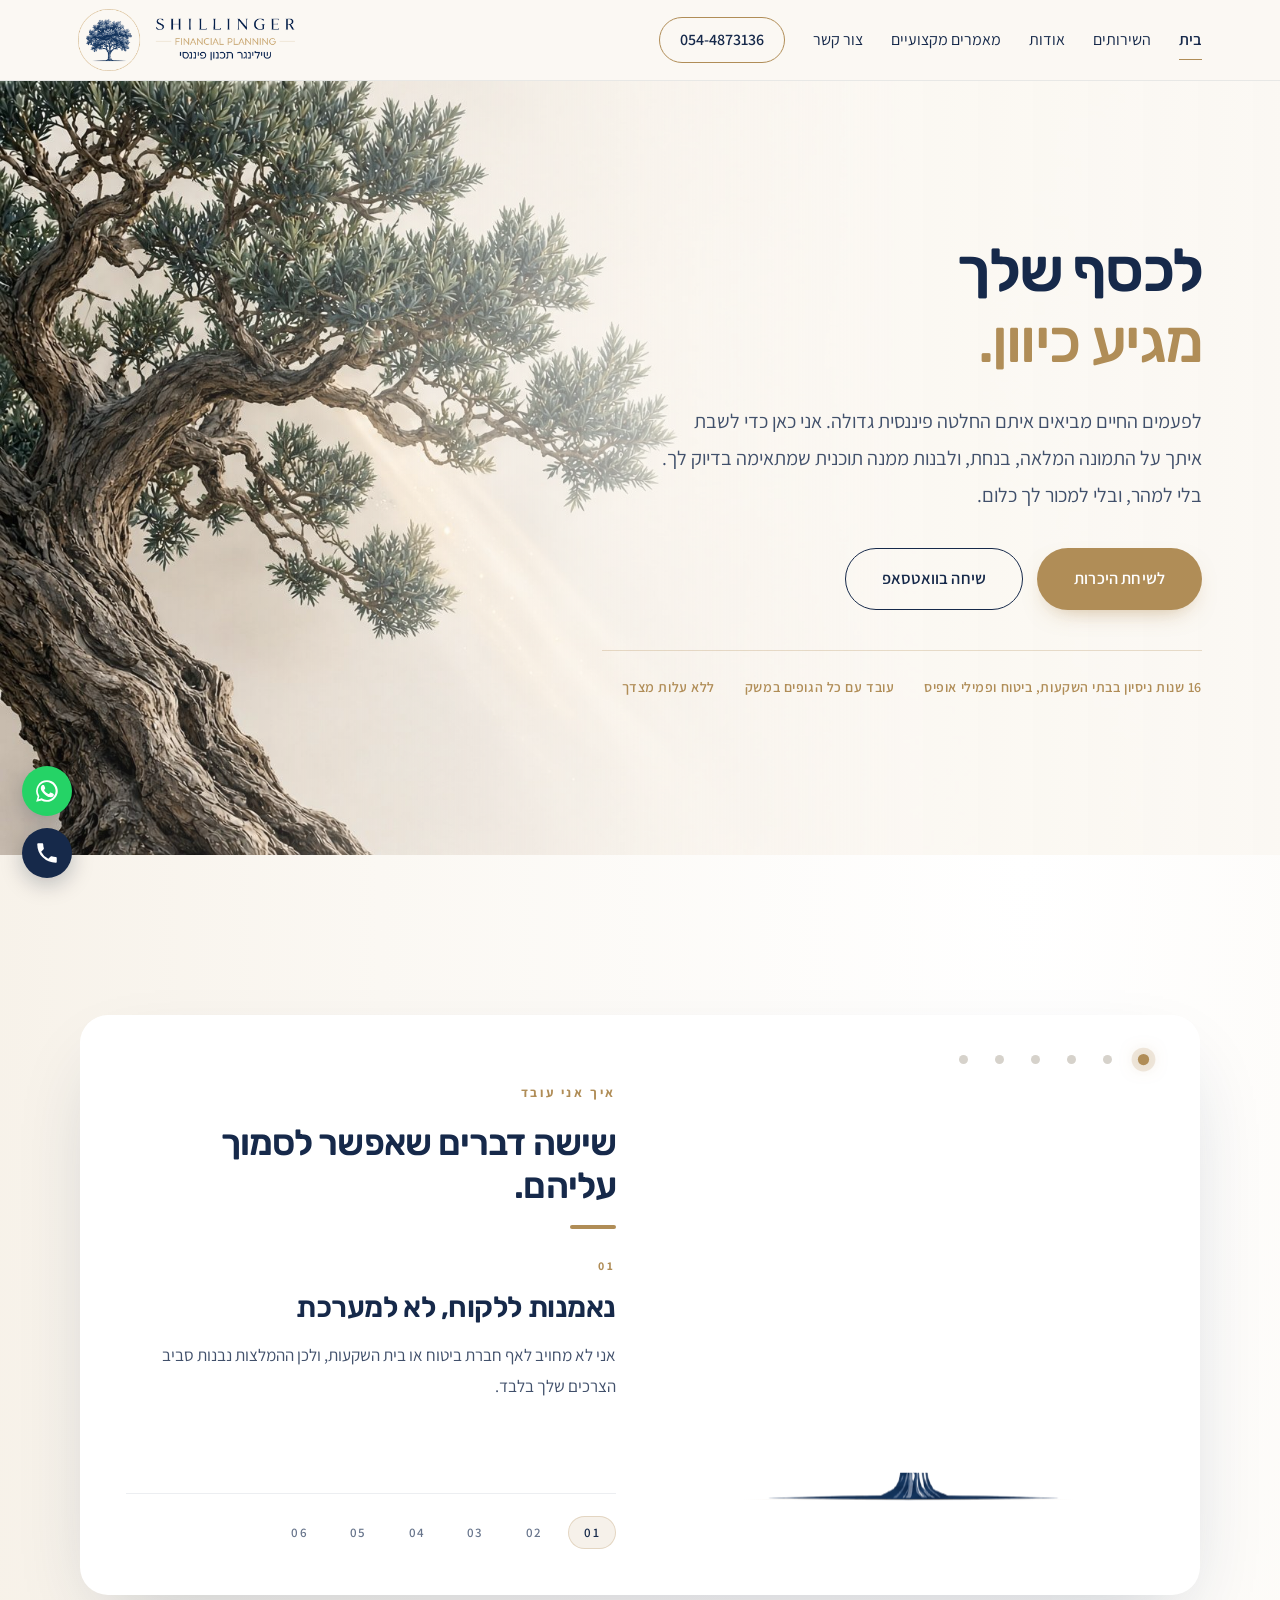
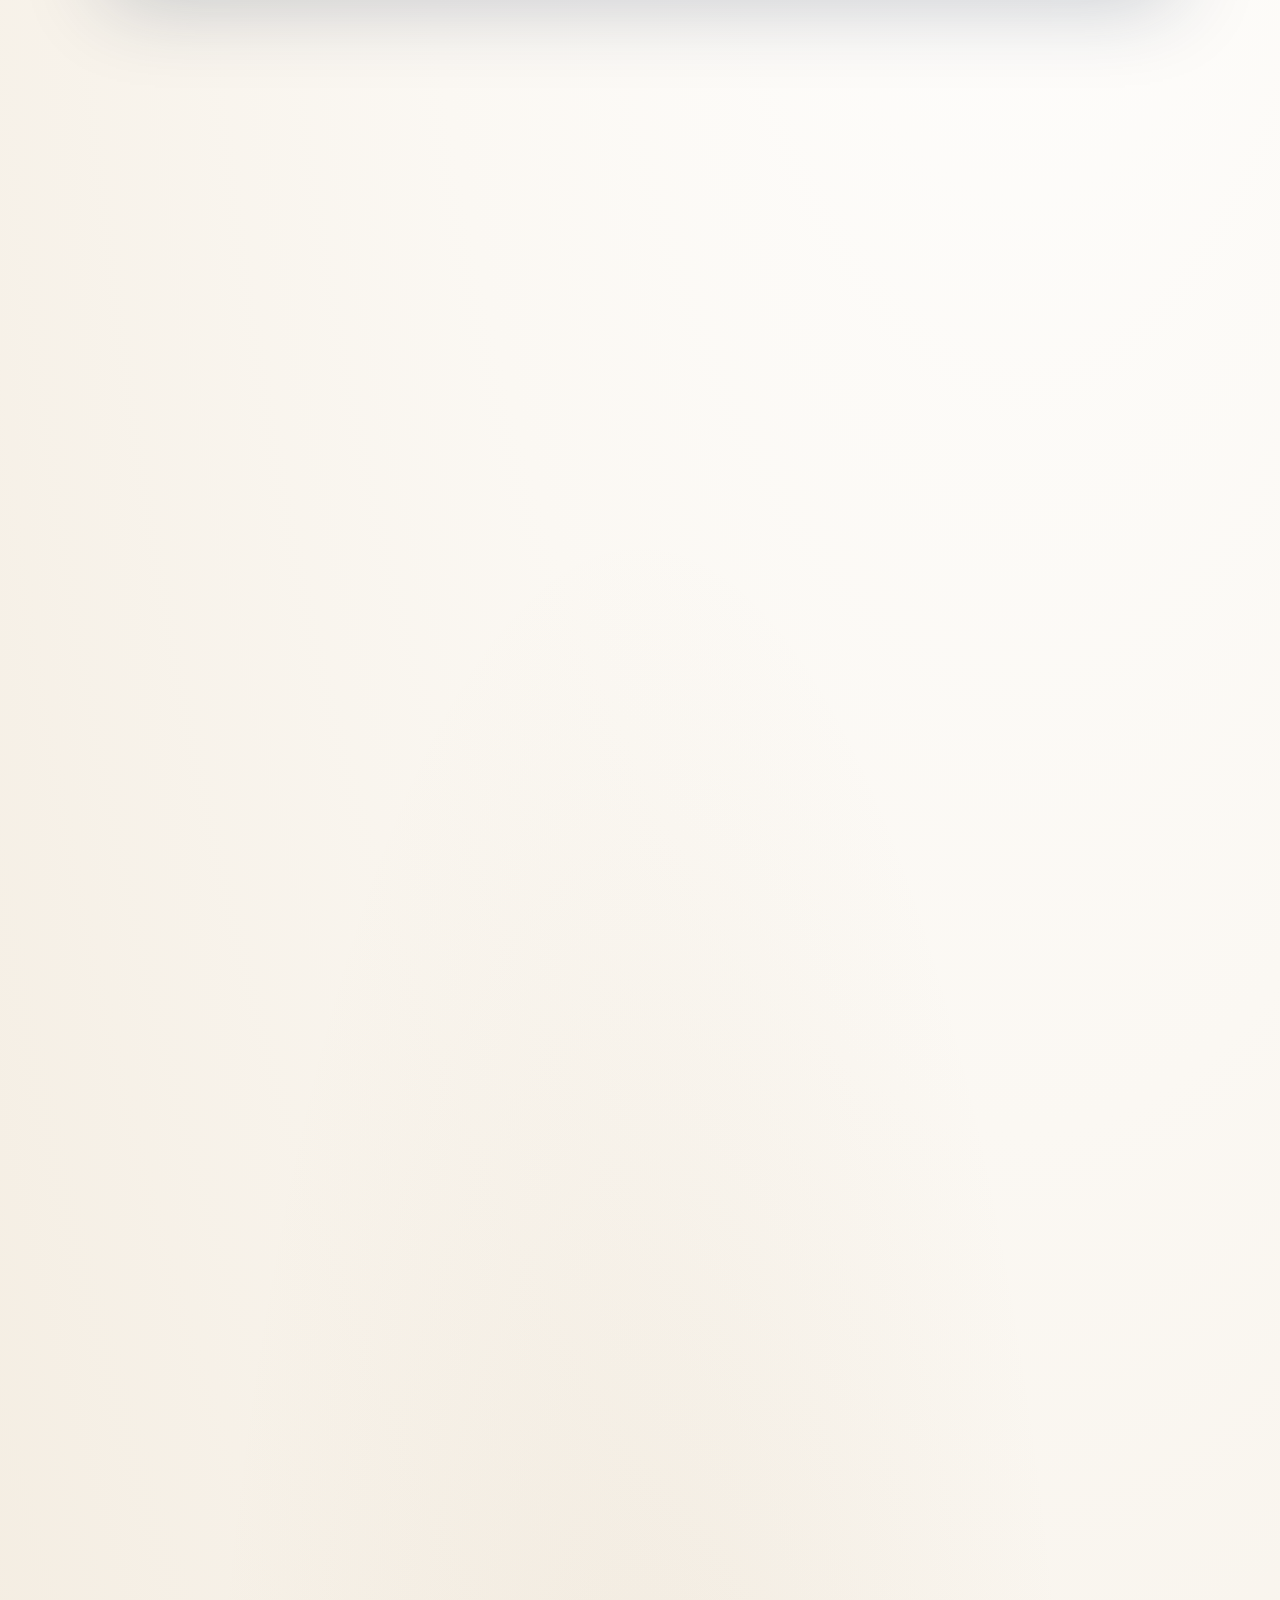
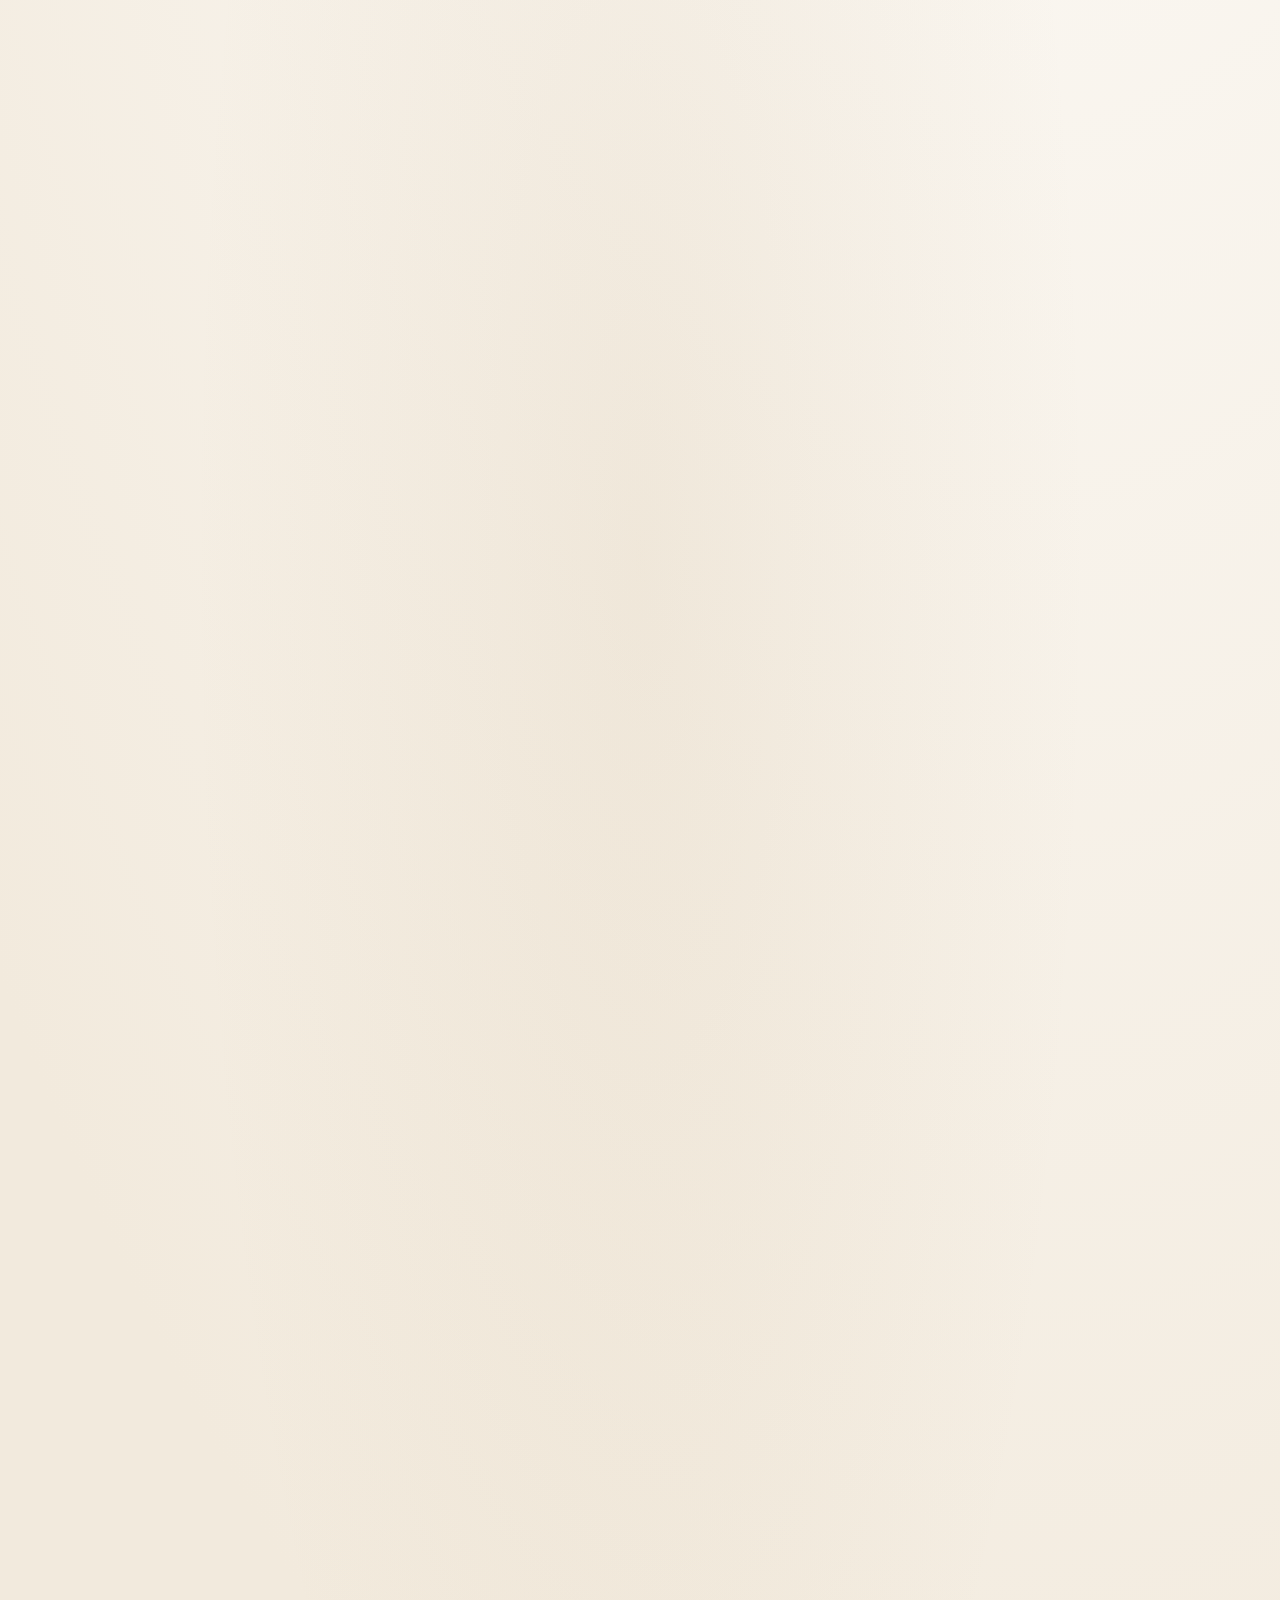
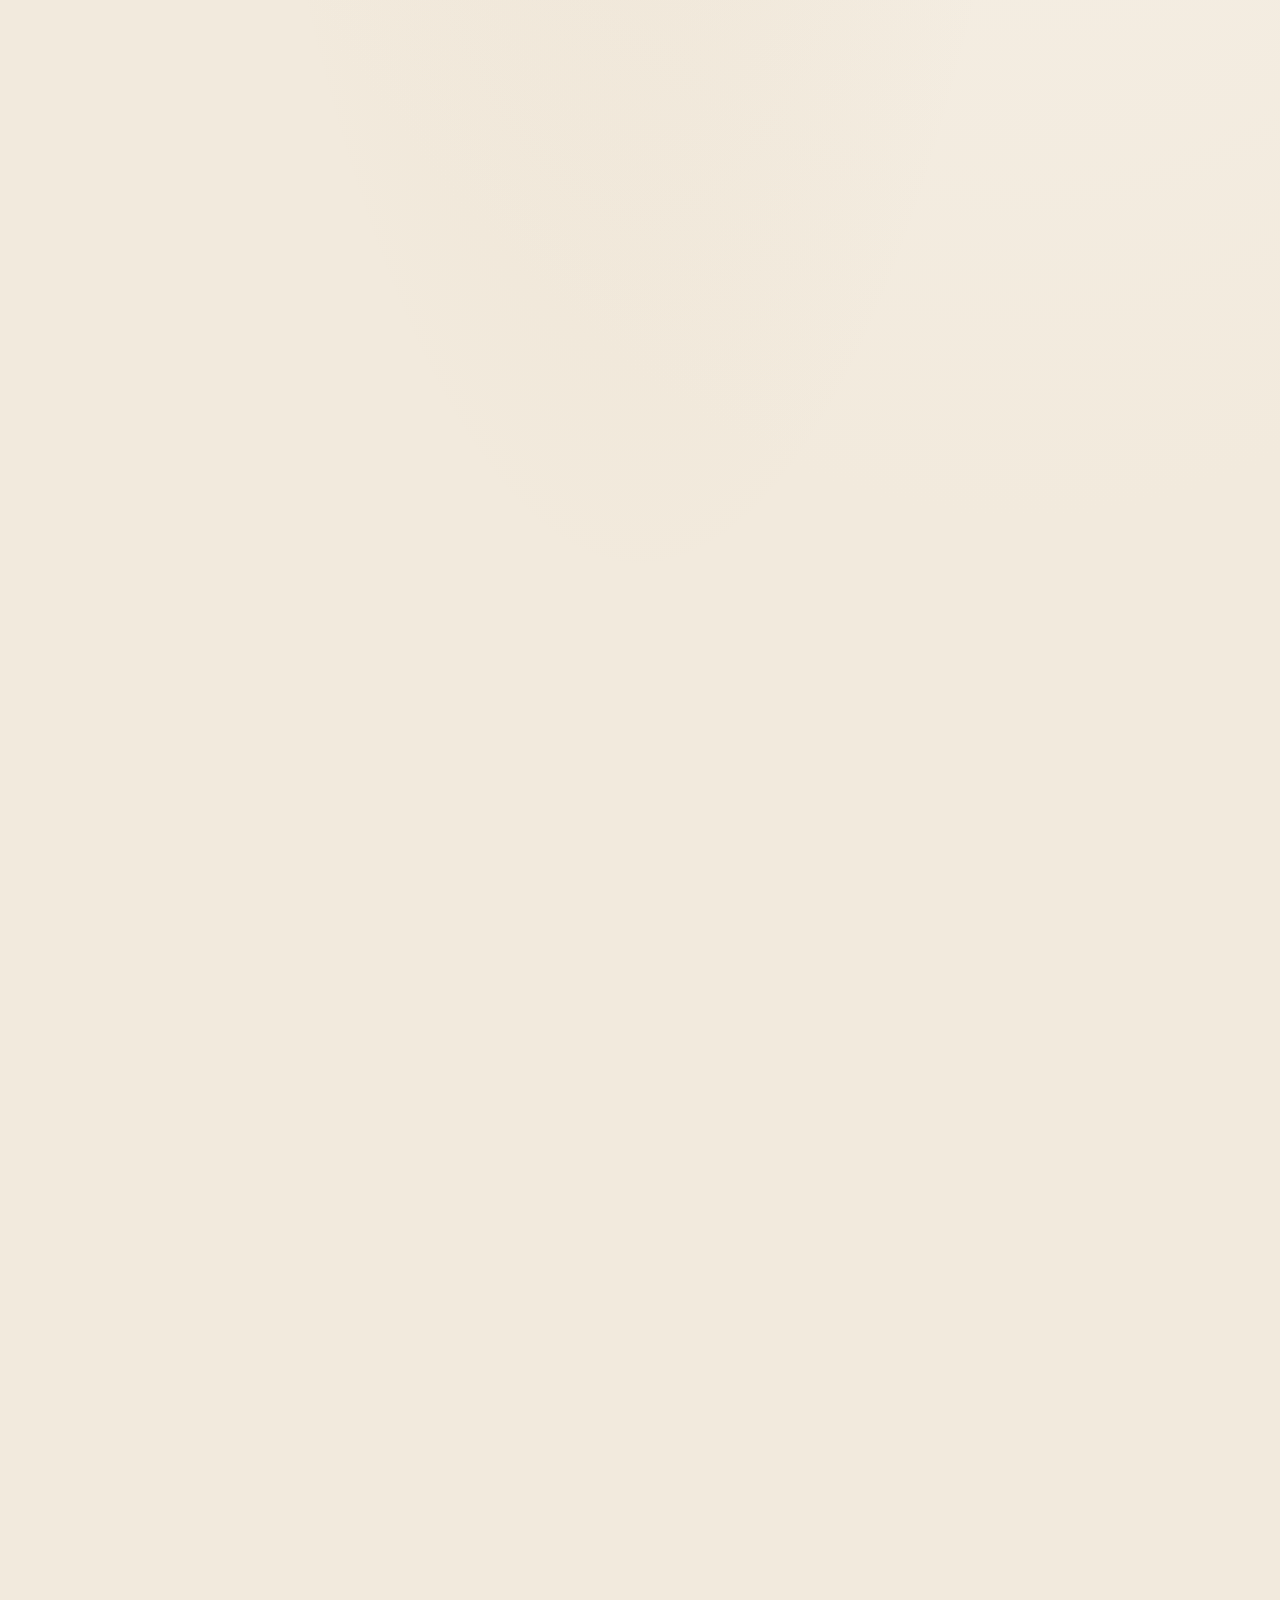
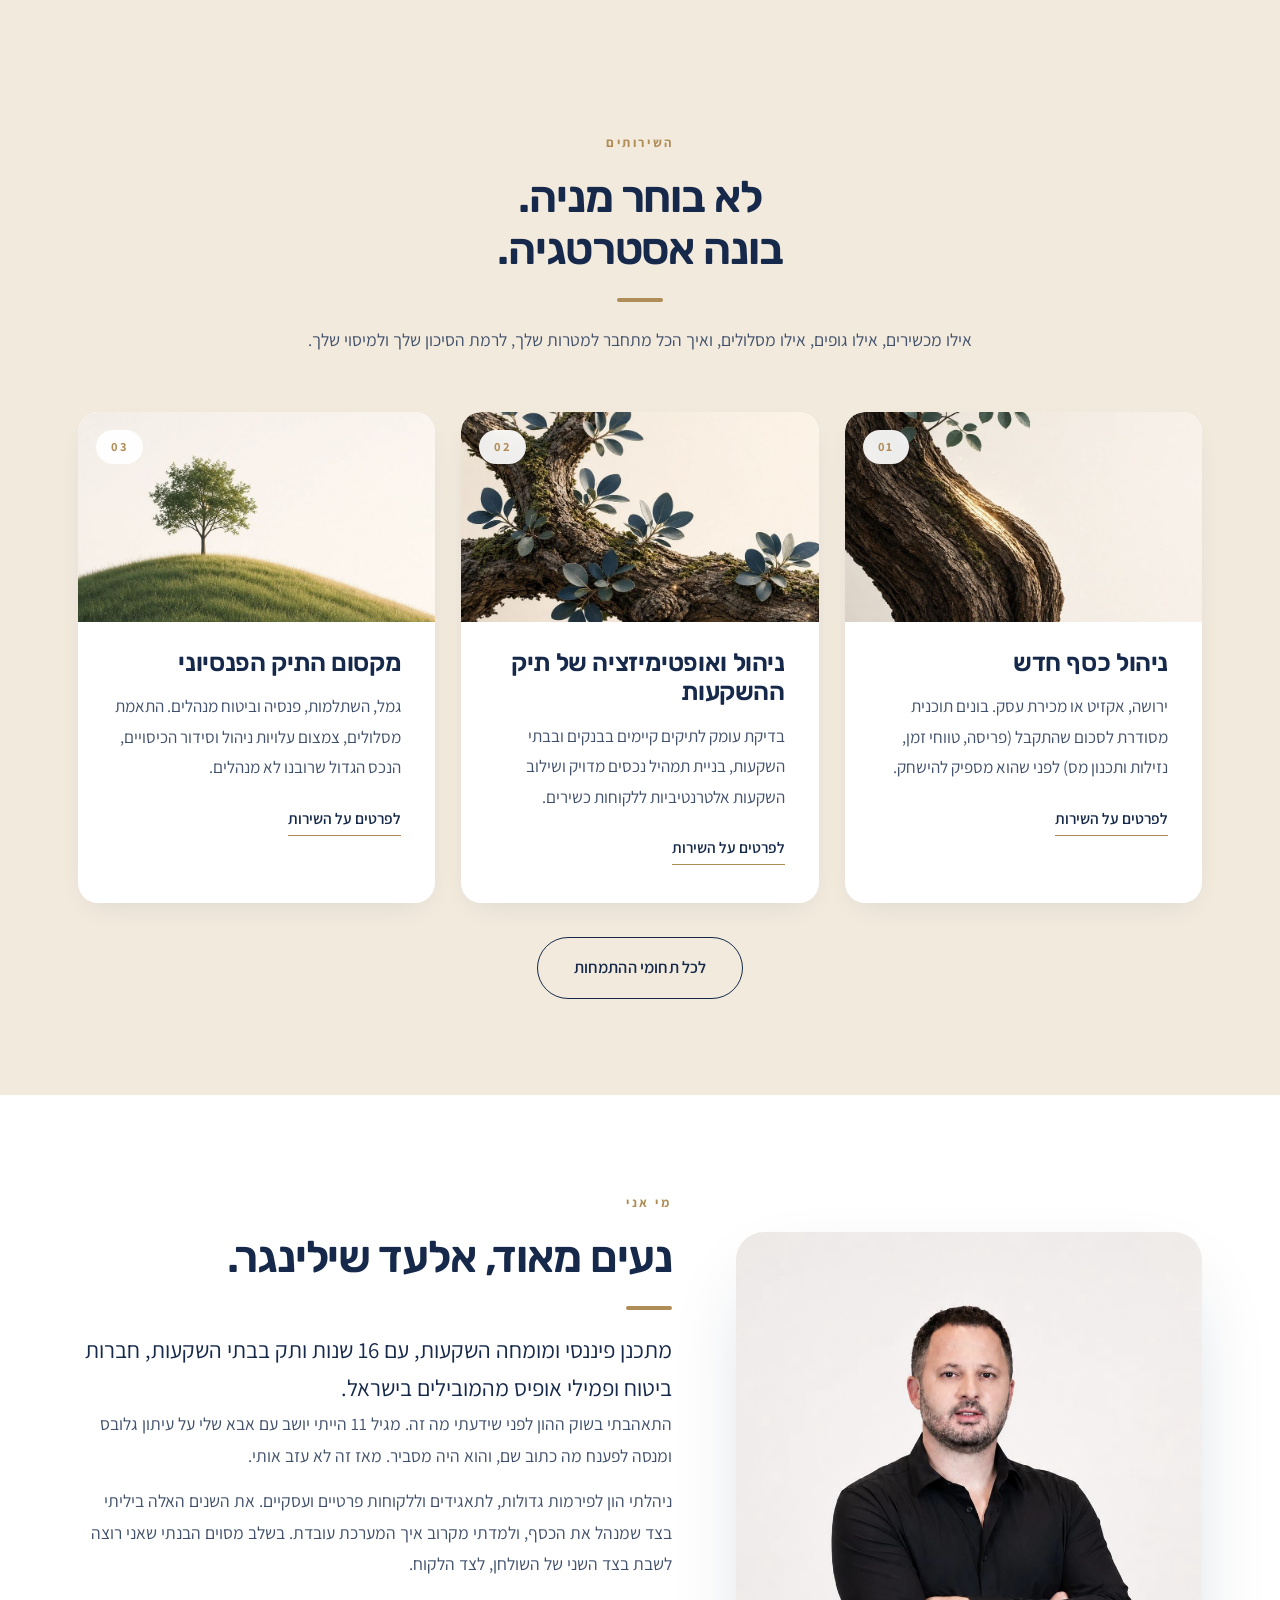
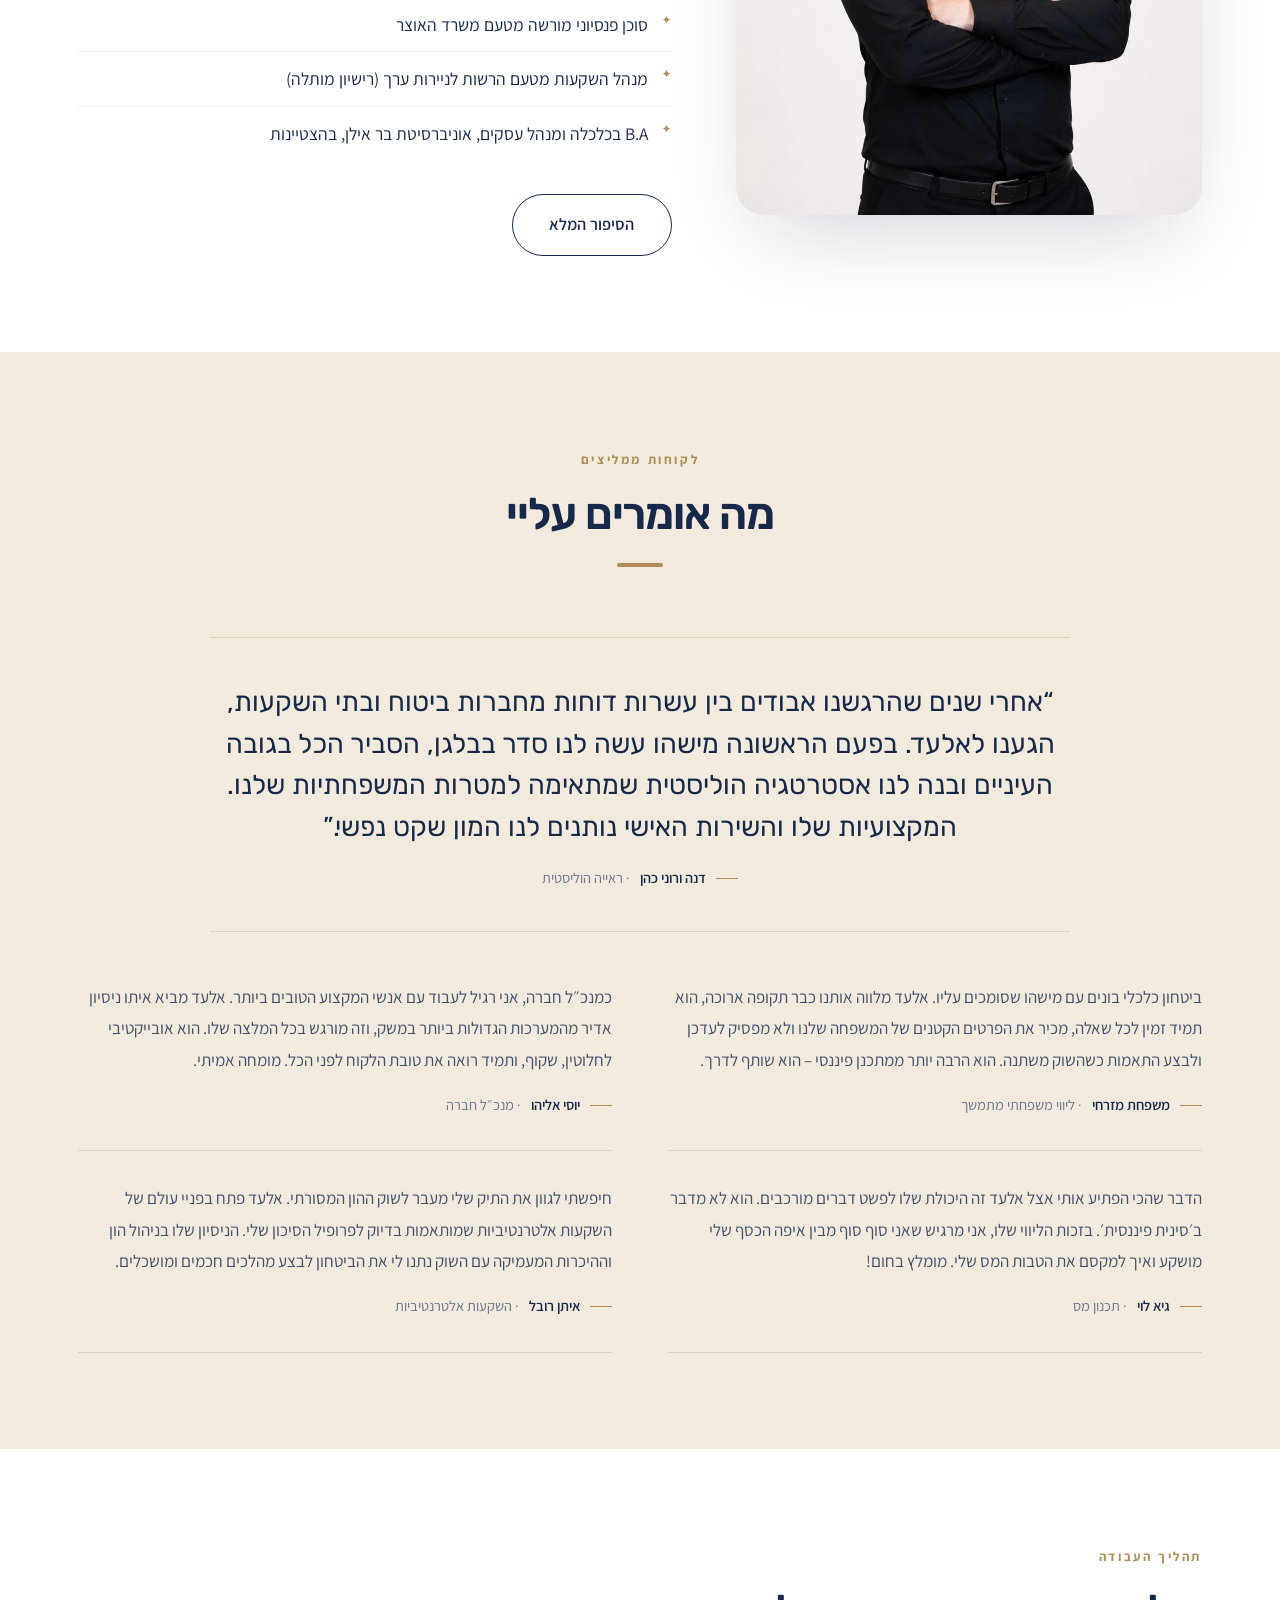
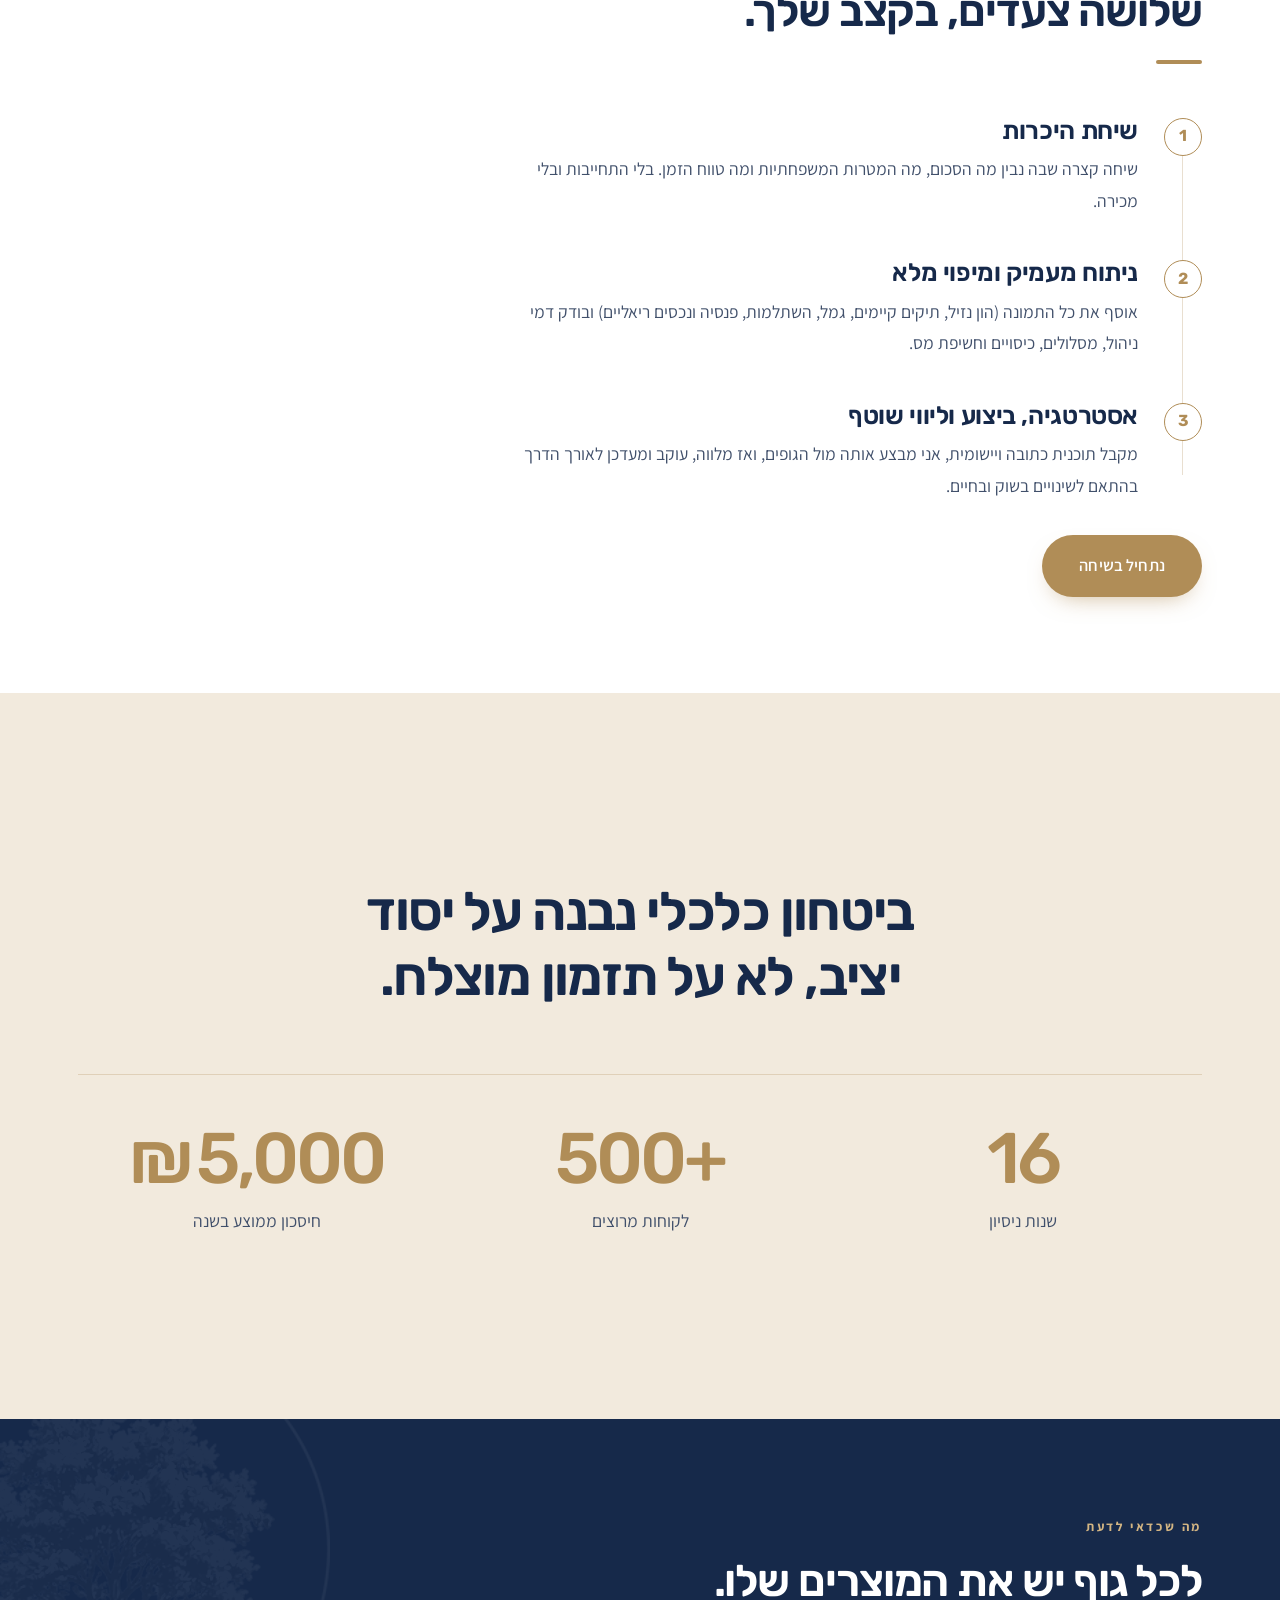
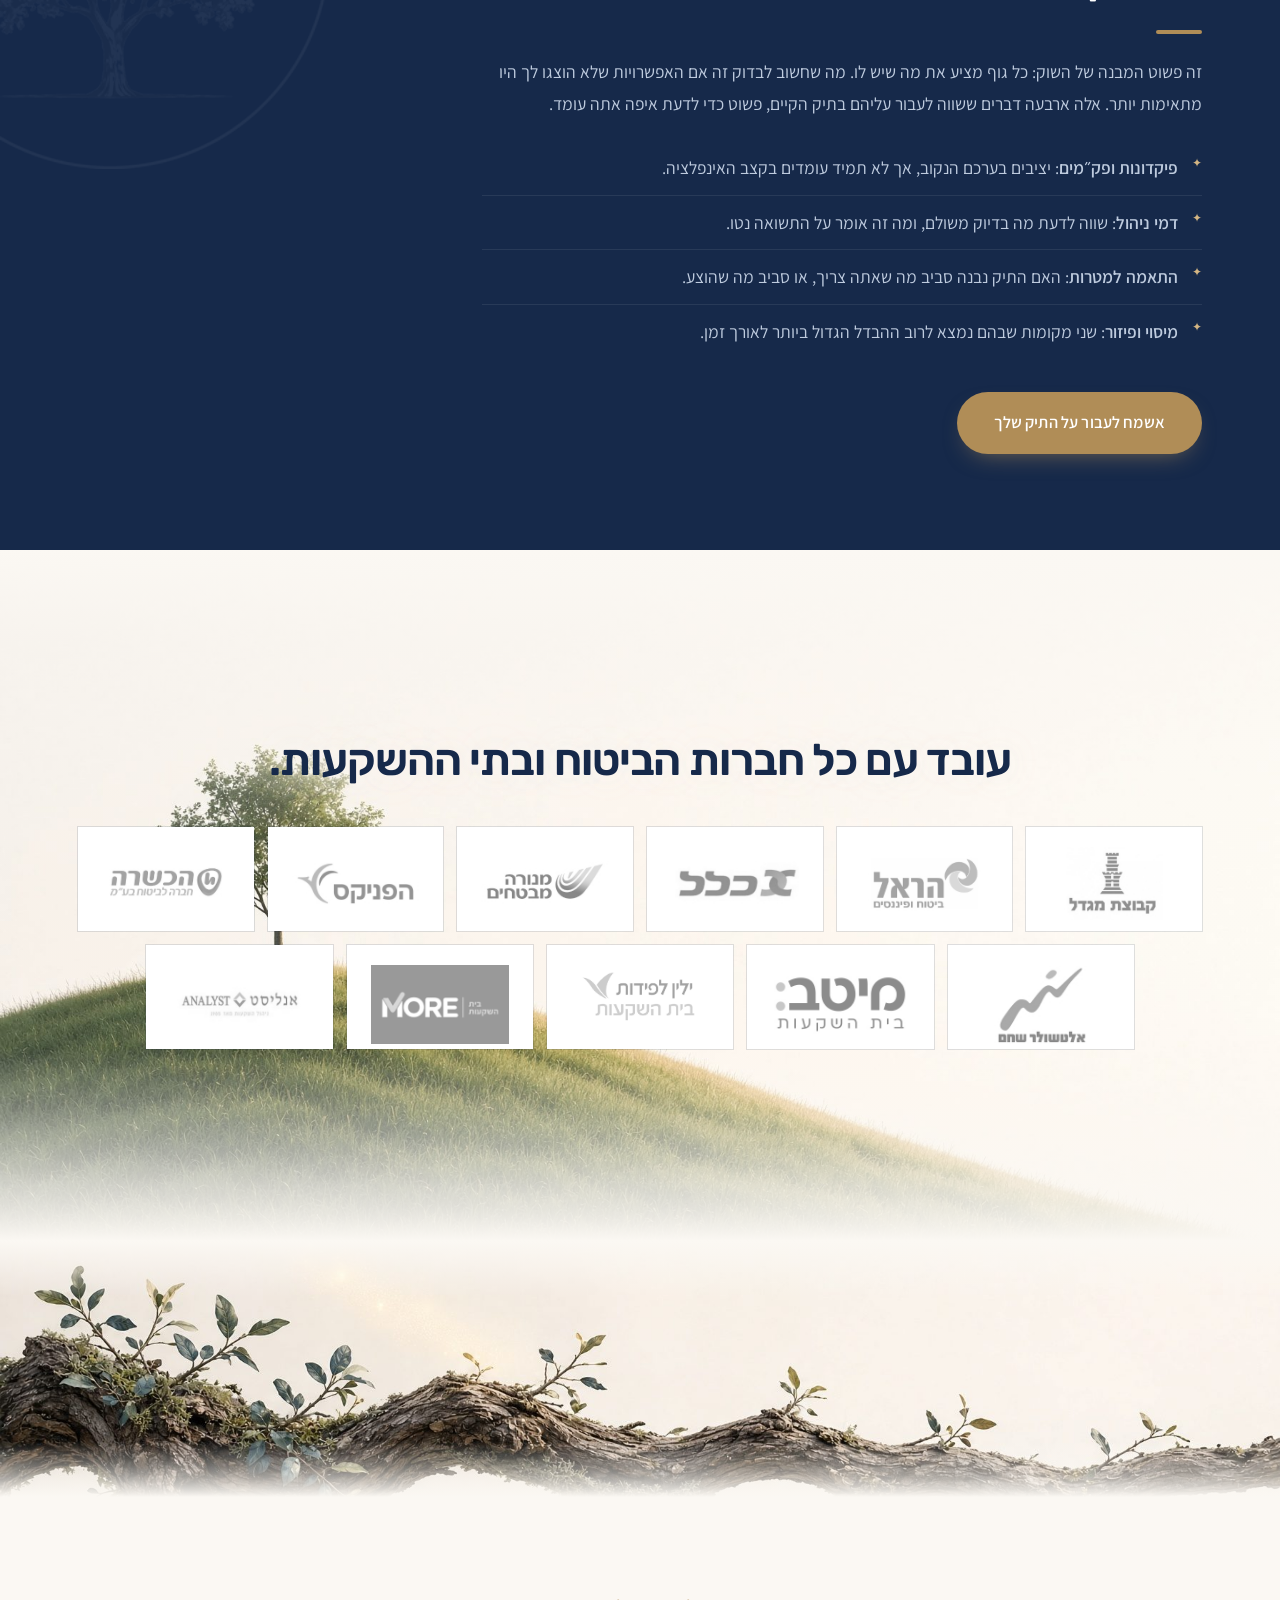
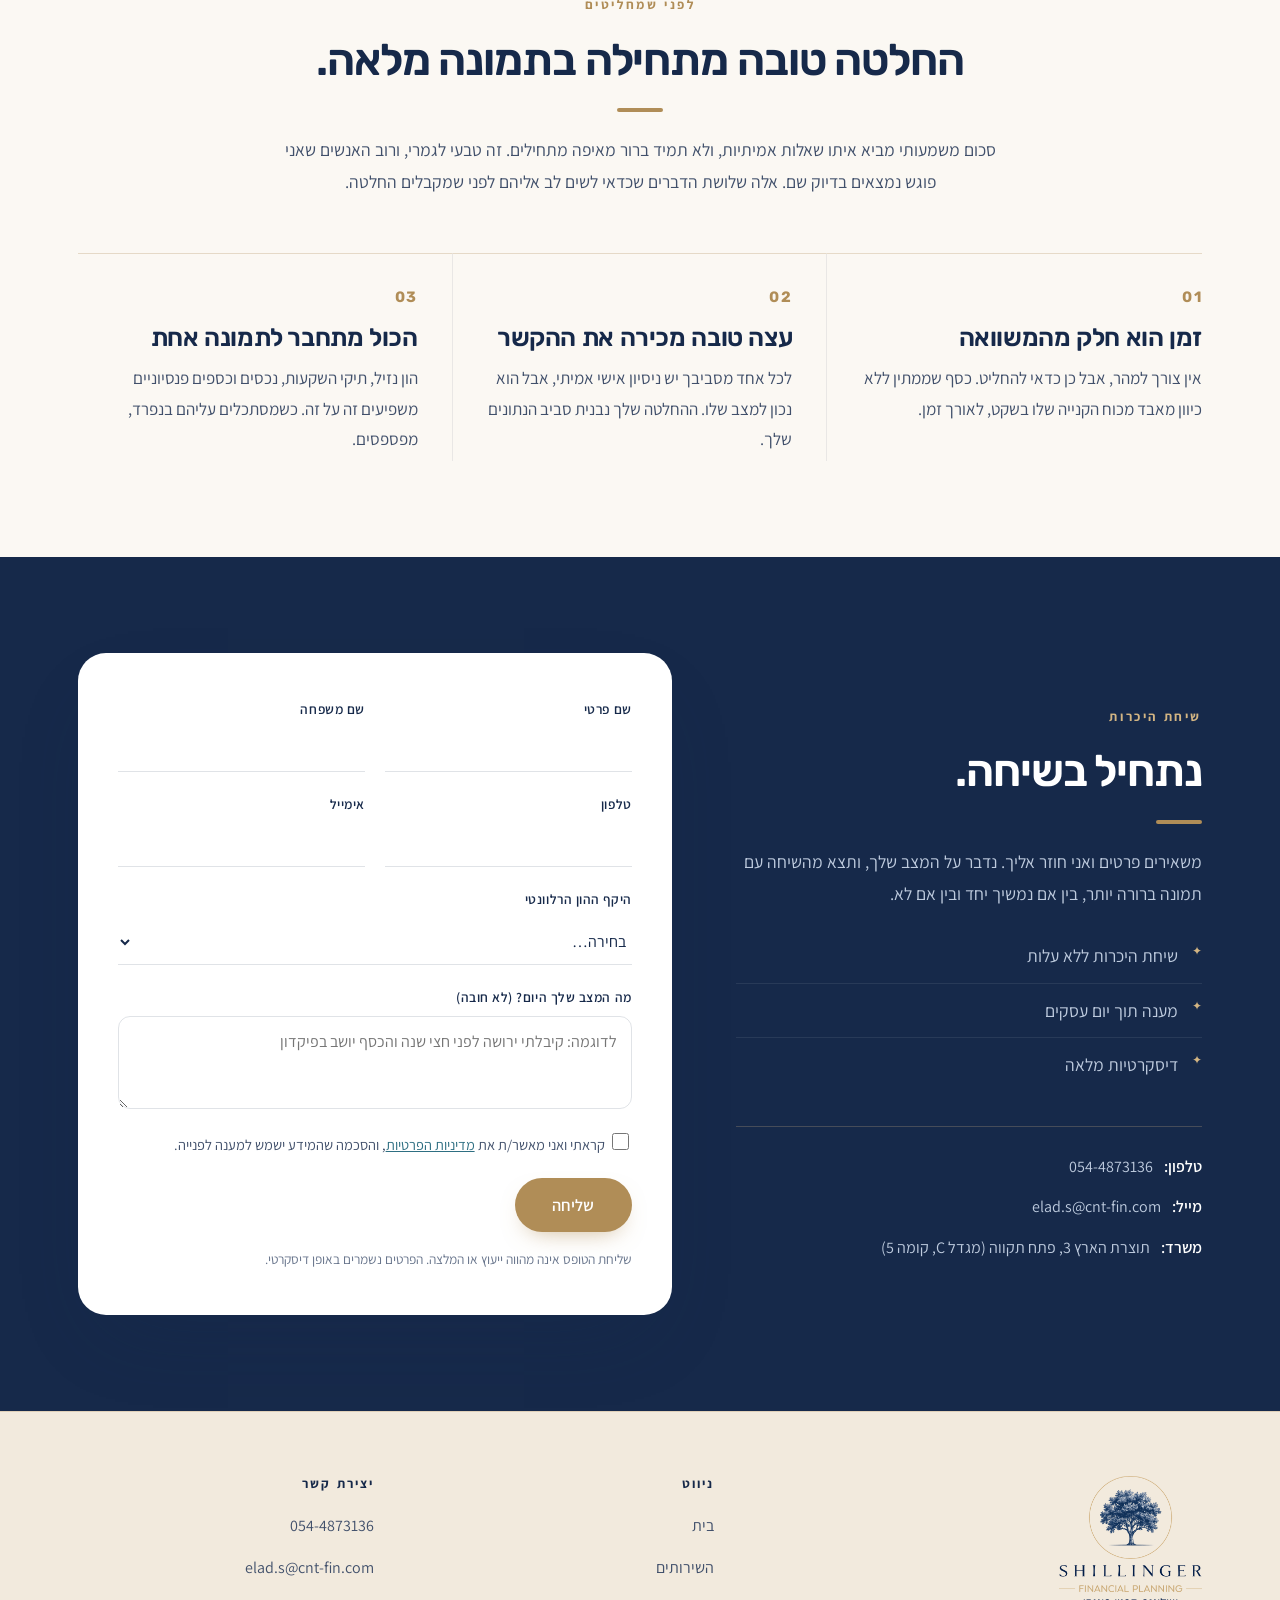
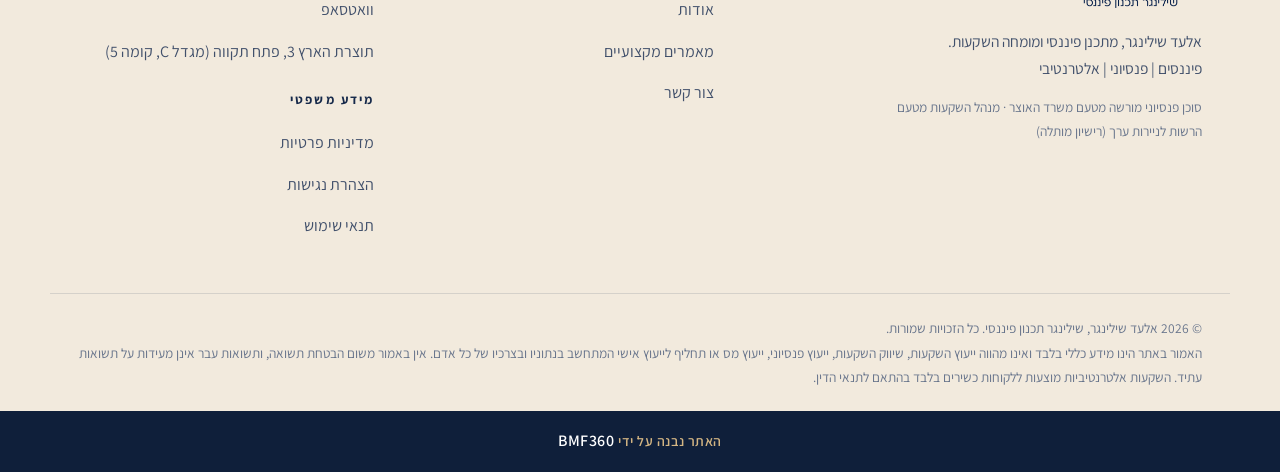
==== commit 62d811cc: "רצועת הנתונים: הסרת התמונות והגדלת הכותרת והמספרים - הוסרו תמונת הסלע ותמונת העיגול מהסקשן - הטקסט ה" ====
--- a/index.html
+++ b/index.html
@@ -279,22 +279,13 @@
   </div>
 </section>
 
-<section class="overlay-split" aria-labelledby="how-title">
-  <div class="overlay-split__media">
-    <img src="assets/img/scenes/bedrock.jpg" alt="" loading="lazy">
-  </div>
-
-  <div class="overlay-split__panel">
-    <div class="overlay-split__inner reveal">
-      <div class="circle-figure">
-        <img src="assets/img/scenes/circle.jpg" alt="" loading="lazy">
-        <p class="circle-figure__text">ביטחון כלכלי נבנה על יסוד יציב, לא על תזמון מוצלח.</p>
-      </div>
-      <div class="overlay-split__figures">
-        <div><b>16</b><span>שנות ניסיון</span></div>
-        <div><b>+500</b><span>לקוחות מרוצים</span></div>
-        <div><b>5,000&#8239;₪</b><span>חיסכון ממוצע בשנה</span></div>
-      </div>
+<section class="figures-band" aria-labelledby="how-title">
+  <div class="container reveal">
+    <h2 id="how-title">ביטחון כלכלי נבנה על יסוד יציב, לא על תזמון מוצלח.</h2>
+    <div class="figures-band__grid">
+      <div><b>16</b><span>שנות ניסיון</span></div>
+      <div><b>+500</b><span>לקוחות מרוצים</span></div>
+      <div><b>5,000&#8239;₪</b><span>חיסכון ממוצע בשנה</span></div>
     </div>
   </div>
 </section>
--- a/assets/css/style.css
+++ b/assets/css/style.css
@@ -710,81 +710,32 @@
   letter-spacing:.12em;color:var(--gold);
 }
 
-/* ב. תמונה מלאה עם כרטיס ממוספר צף (רפרנס 3 Trove) */
-.overlay-split{
-  display:grid;grid-template-columns:1fr 1fr;align-items:stretch;
-}
-.overlay-split__media{
-  position:relative;overflow:hidden;min-height:clamp(360px,42vw,520px);
-}
-.overlay-split__media img{
-  position:absolute;inset:0;width:100%;height:100%;object-fit:cover;
-  object-position:18% center;
-}
-.overlay-split__media::after{
-  content:"";position:absolute;inset:0;background:rgba(9,21,40,.14);
-}
-.overlay-split__card{
-  position:relative;z-index:2;width:100%;max-width:460px;
-  background:var(--white);border-radius:var(--radius-lg);
-  box-shadow:var(--shadow-lg);padding:36px 34px 30px;
-}
-.overlay-split__card .eyebrow{margin-bottom:10px}
-.overlay-split__card h2{font-size:clamp(23px,2.3vw,29px);margin-bottom:4px}
-
-.numlist{list-style:none;margin:22px 0 0;padding:0}
-.numlist li{
-  display:grid;grid-template-columns:46px 1fr;gap:14px;align-items:start;
-  padding:14px 0;border-top:1px solid var(--line);
-}
-.numlist li:first-child{border-top:0;padding-top:4px}
-.numlist b{
-  font-family:var(--ff-display);font-size:23px;font-weight:500;
-  color:var(--gold);line-height:1.15;letter-spacing:-.02em;
-}
-.numlist span{font-size:15.5px;line-height:1.65;color:var(--text-soft)}
-.numlist strong{display:block;color:var(--text);font-weight:600;margin-bottom:1px;font-size:16px}
-
-/* פאנל שקט לצד התמונה */
-.overlay-split__panel{
-  background:var(--cream-2);display:flex;align-items:center;justify-content:center;
-  padding:clamp(48px,5vw,72px) 40px;
-}
-.overlay-split__inner{max-width:400px;width:100%;text-align:center}
-
-/* ג. עיגול תמונה עם טקסט בתוכו (רפרנס 3, פאנל ימני) */
-.circle-figure{
-  position:relative;width:min(330px,74vw);aspect-ratio:1;margin-inline:auto;
-  border-radius:50%;overflow:hidden;display:grid;place-items:center;
-  box-shadow:var(--shadow-md);
-}
-.circle-figure img{
-  position:absolute;inset:0;width:100%;height:100%;
-  object-fit:cover;object-position:center;
-}
-.circle-figure::after{
-  content:"";position:absolute;inset:0;
-  background:linear-gradient(210deg,rgba(9,21,40,.22) 0%,rgba(9,21,40,.58) 100%);
-}
-.circle-figure__text{
-  position:relative;z-index:2;padding:0 42px;text-align:center;
-  font-family:var(--ff-display);font-weight:500;color:#fff;
-  font-size:clamp(19px,2vw,25px);line-height:1.4;letter-spacing:-.02em;
-  text-shadow:0 1px 14px rgba(9,21,40,.35);
-}
-/* שורת נתונים בתוך הפאנל */
-.overlay-split__figures{
-  margin-top:34px;padding-top:26px;border-top:1px solid var(--gold-dim);
-  display:grid;grid-template-columns:repeat(3,1fr);gap:8px;
-}
-.overlay-split__figures div{text-align:center}
-.overlay-split__figures b{
+/* ב. רצועת נתונים (בלי תמונות) */
+.figures-band{
+  background:var(--cream-2);
+  padding:clamp(70px,7vw,110px) 0;
+}
+.figures-band h2{
+  text-align:center;max-width:16ch;margin-inline:auto;
+  font-size:clamp(30px,4.2vw,54px);line-height:1.22;letter-spacing:-.03em;
+}
+.figures-band__grid{
+  margin-top:clamp(42px,5vw,64px);padding-top:clamp(34px,3.6vw,46px);
+  border-top:1px solid var(--gold-dim);
+  display:grid;grid-template-columns:repeat(3,1fr);gap:26px;
+}
+.figures-band__grid div{text-align:center}
+.figures-band__grid b{
   display:block;font-family:var(--ff-display);font-weight:500;
-  font-size:clamp(24px,2.4vw,32px);line-height:1.1;letter-spacing:-.03em;
+  font-size:clamp(40px,5.6vw,72px);line-height:1.05;letter-spacing:-.04em;
   color:var(--gold);white-space:nowrap;
 }
-.overlay-split__figures span{
-  display:block;margin-top:8px;font-size:13.5px;line-height:1.45;color:var(--text-soft);
+.figures-band__grid span{
+  display:block;margin-top:12px;font-size:clamp(15px,1.4vw,17.5px);
+  line-height:1.45;color:var(--text-soft);
+}
+@media (max-width:720px){
+  .figures-band__grid{grid-template-columns:1fr;gap:32px}
 }
 
 /* ד. הלוגואים על תמונת העץ (רפרנס 2 iaculus) */
@@ -823,15 +774,10 @@
 }
 
 @media (max-width:1080px){
-  .overlay-split{grid-template-columns:1fr}
-  .overlay-split__media{min-height:0;padding:56px 24px}
-  .overlay-split__card{max-width:520px}
-  .overlay-split__panel{padding:60px 24px}
   .svc__media{margin:-44px -22px 24px;height:190px}
 }
 @media (max-width:720px){
   .svc__media{margin:-44px -22px 22px;height:180px}
-  .numlist li{grid-template-columns:42px 1fr;gap:12px}
 }
 
 /* Reveal ------------------------------------------------------------------ */
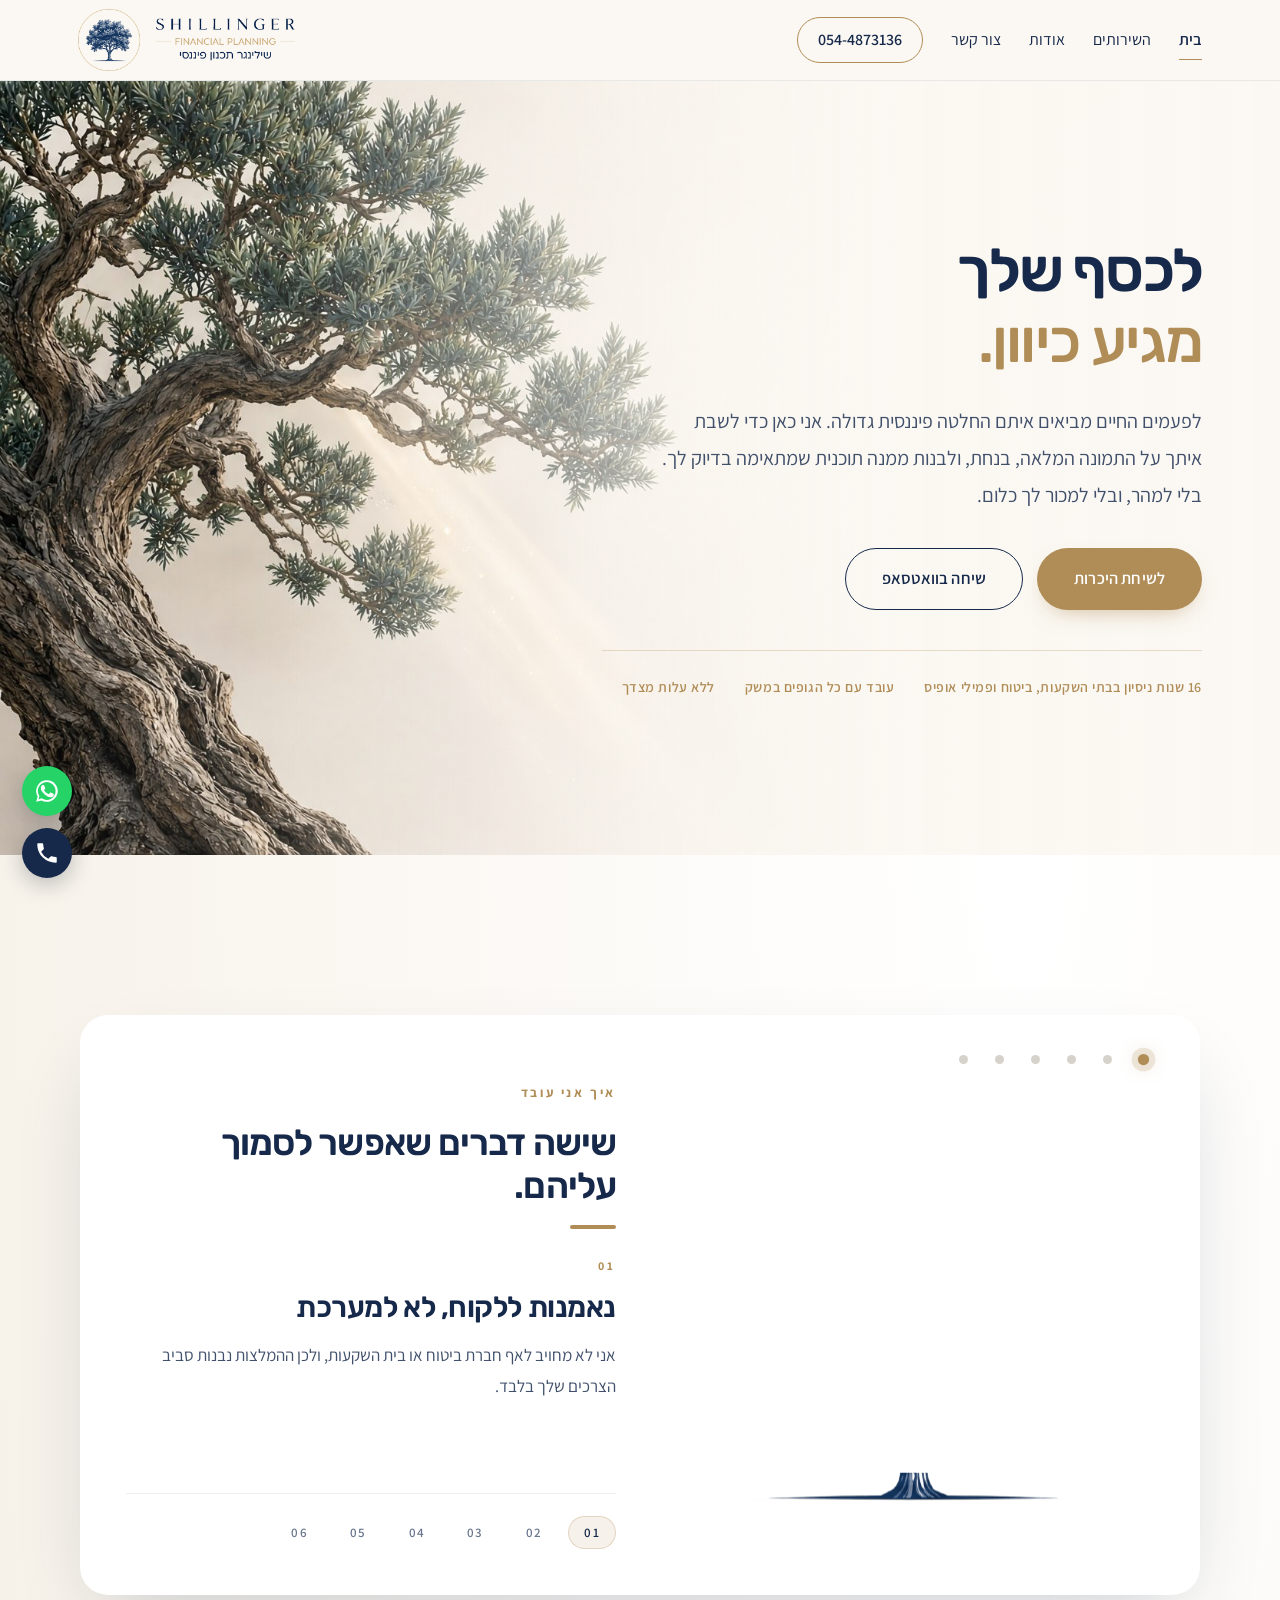
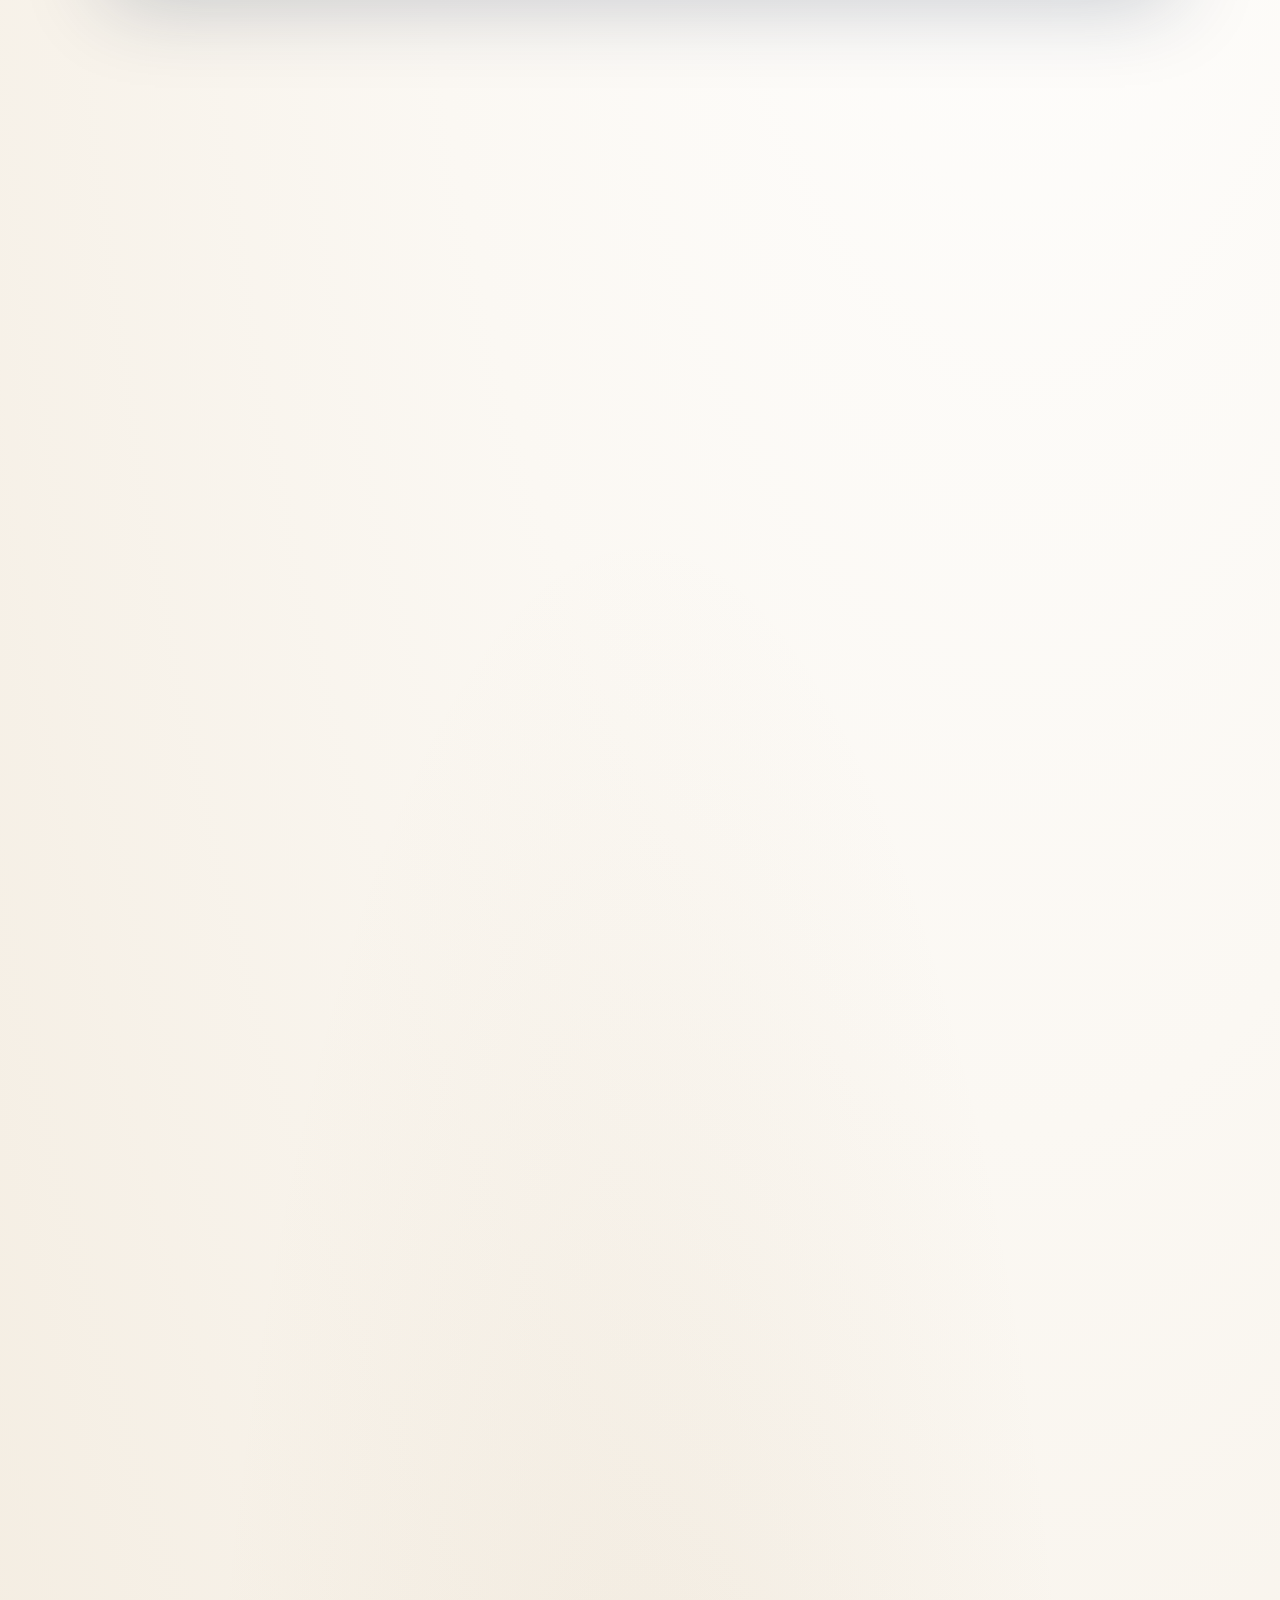
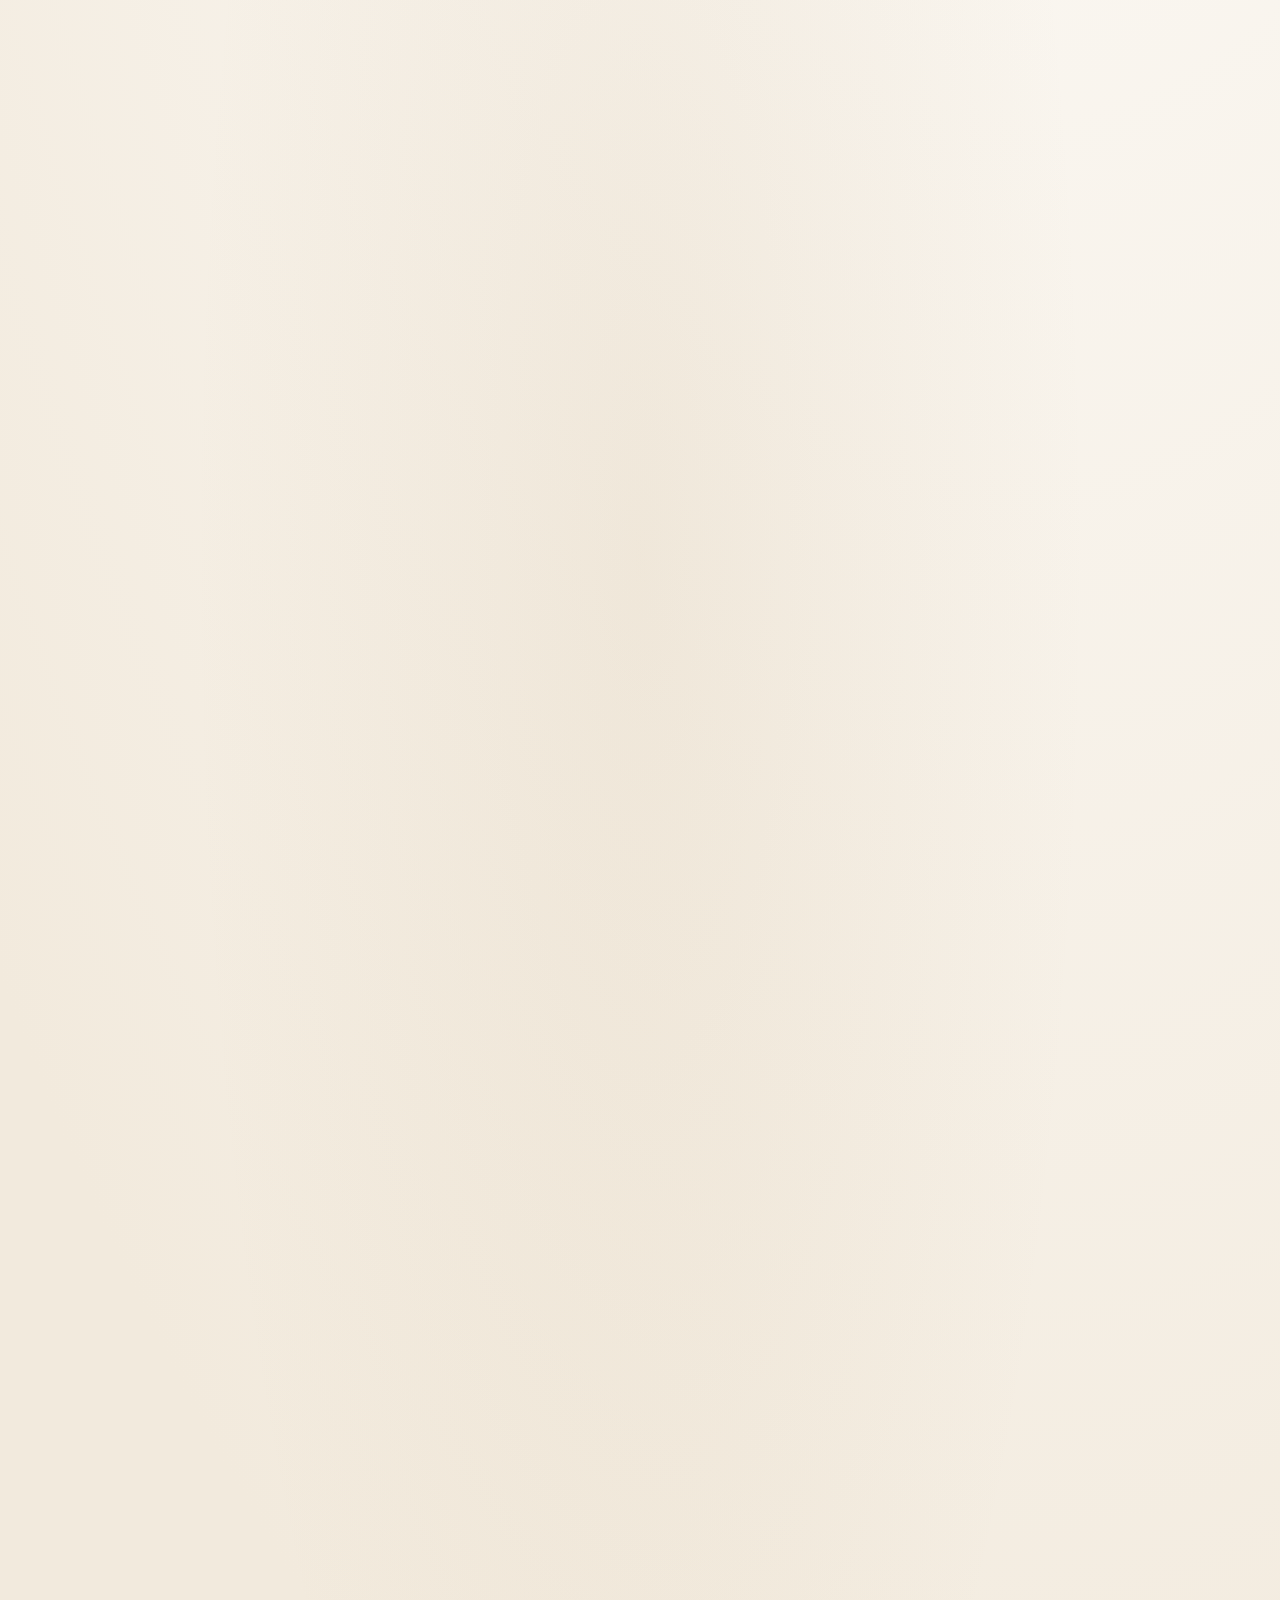
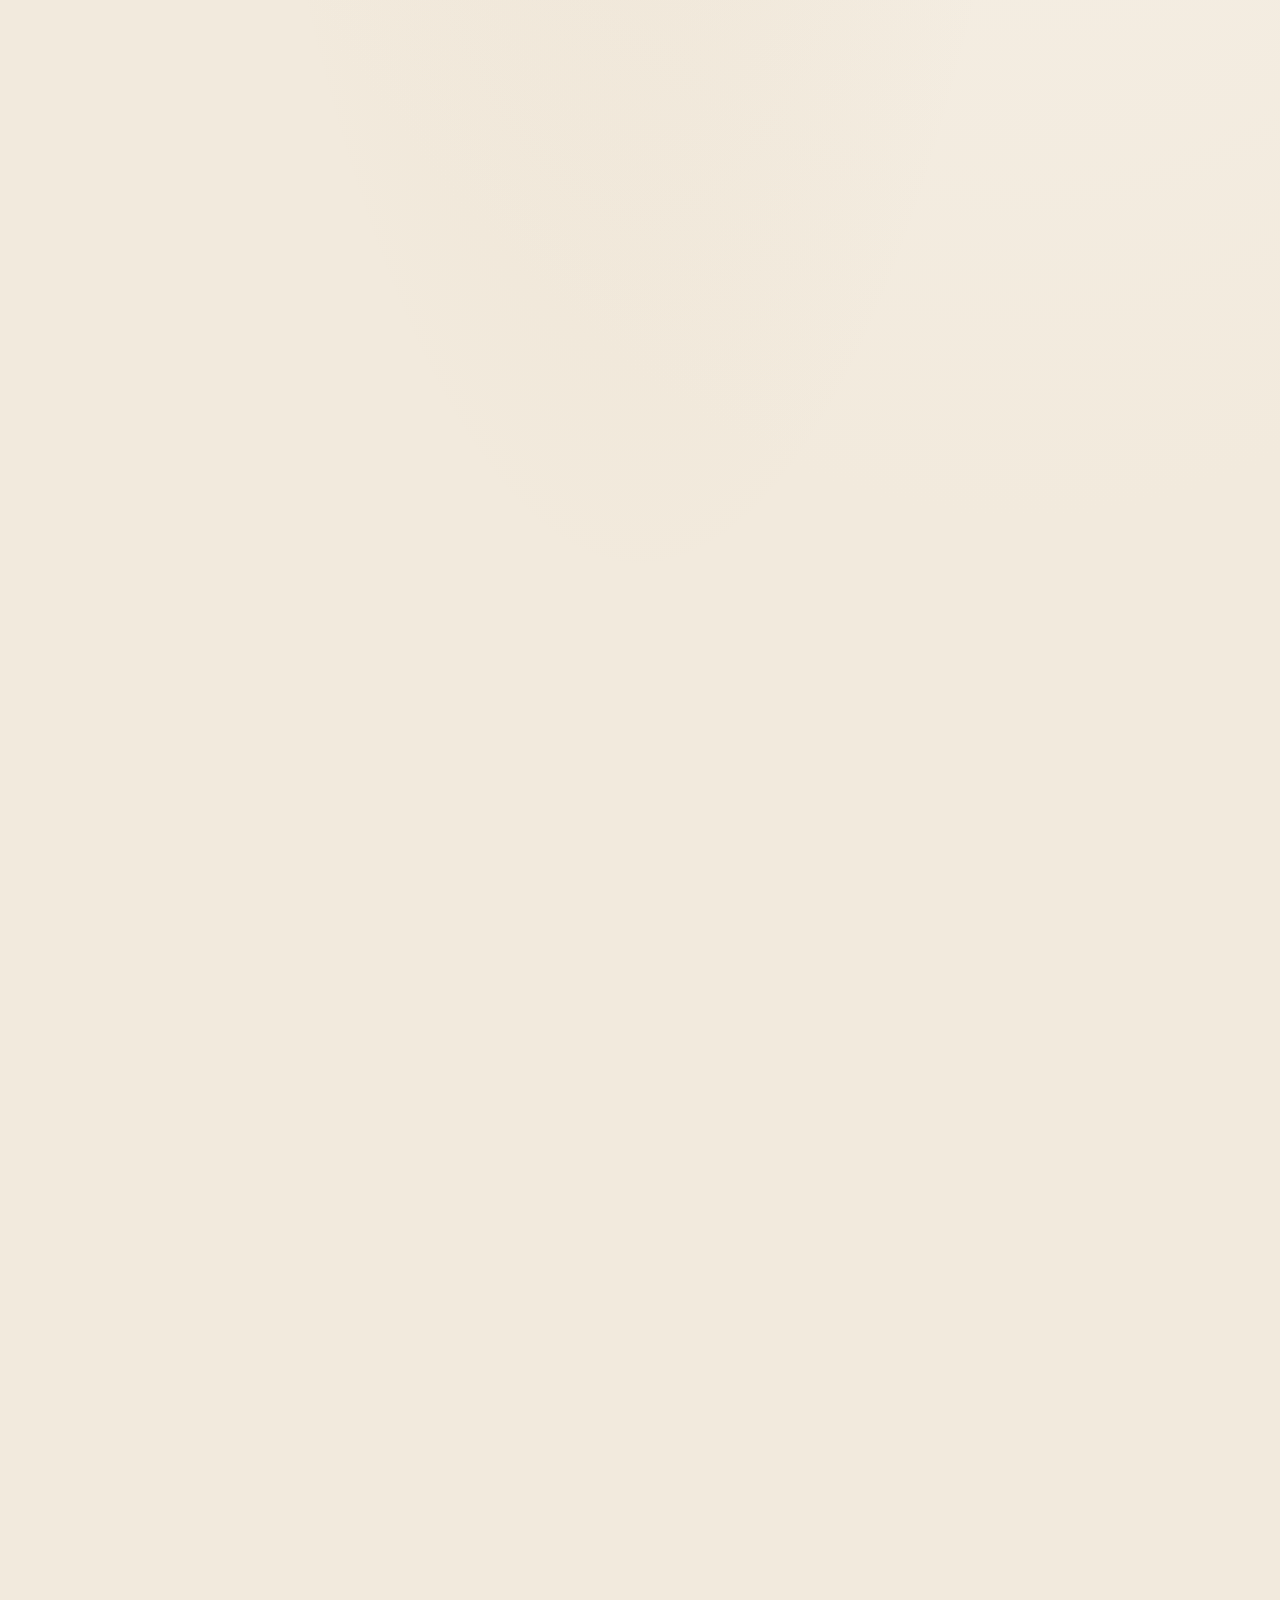
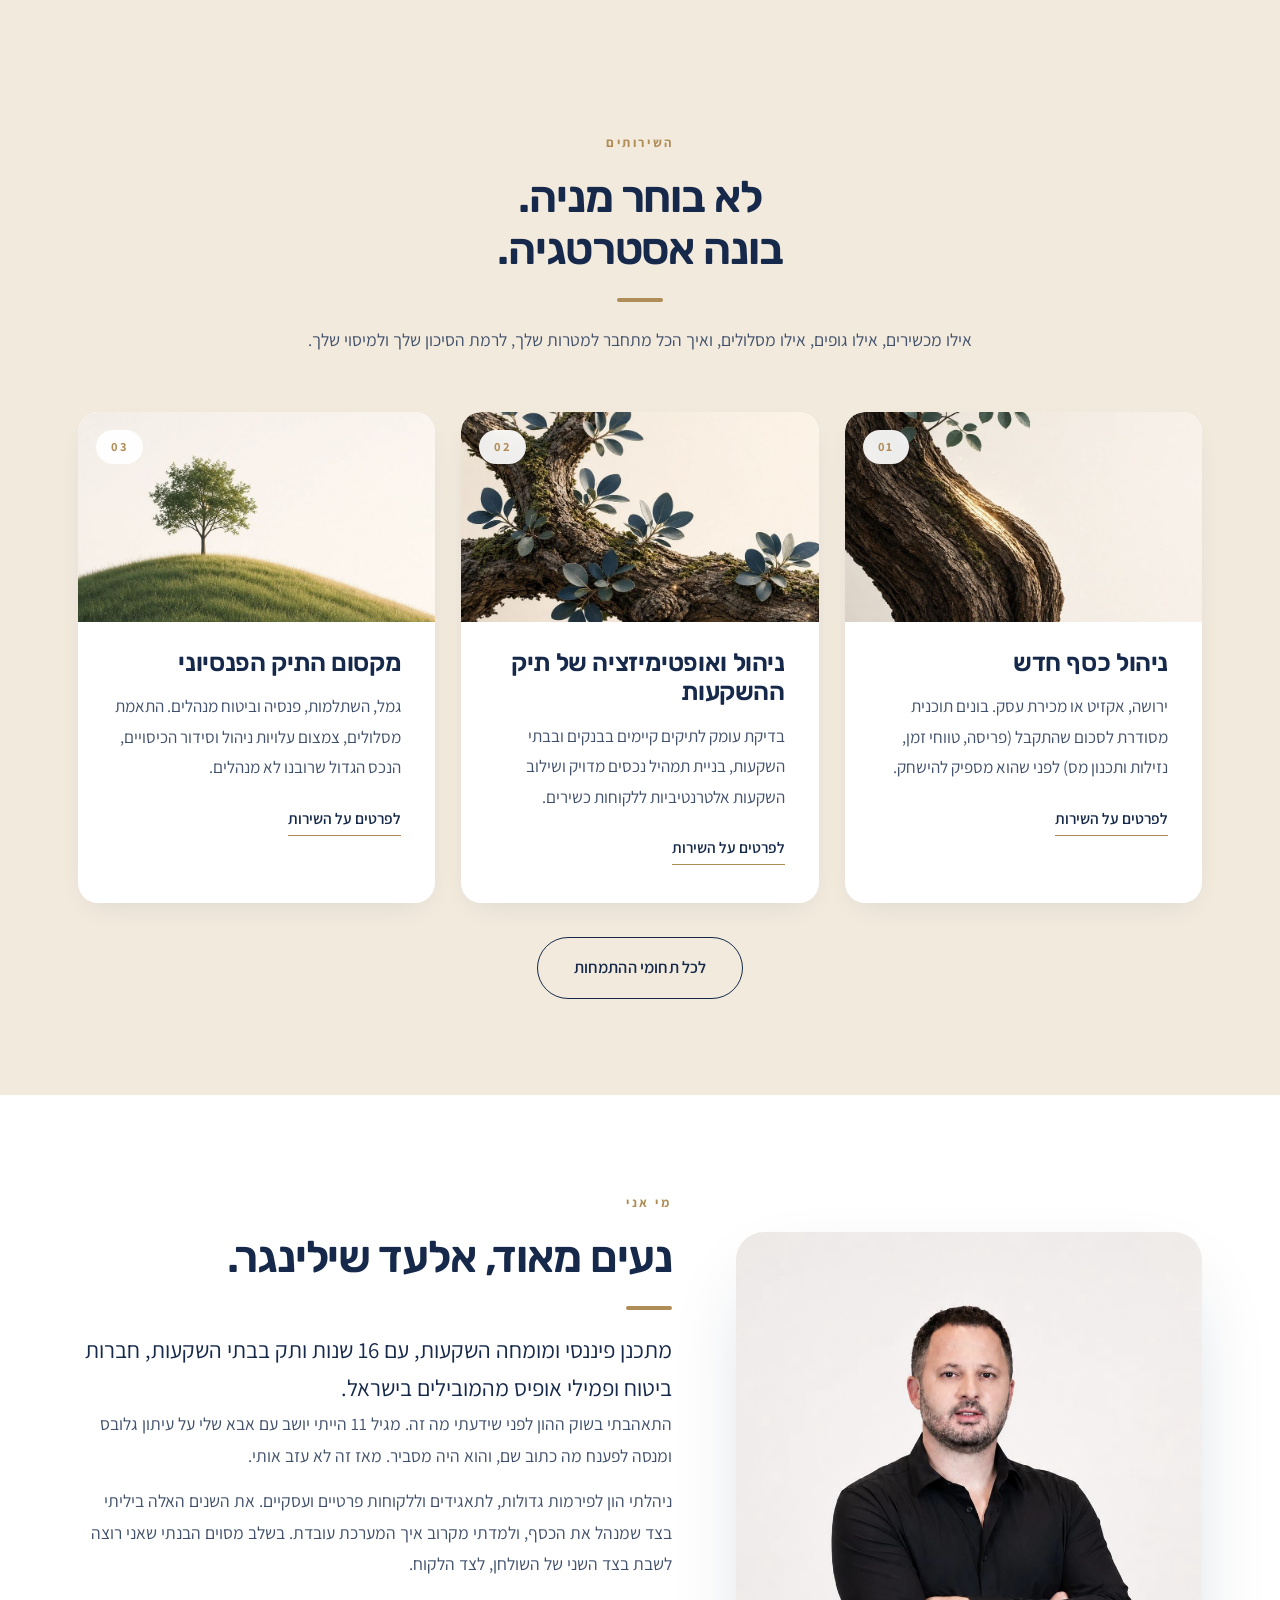
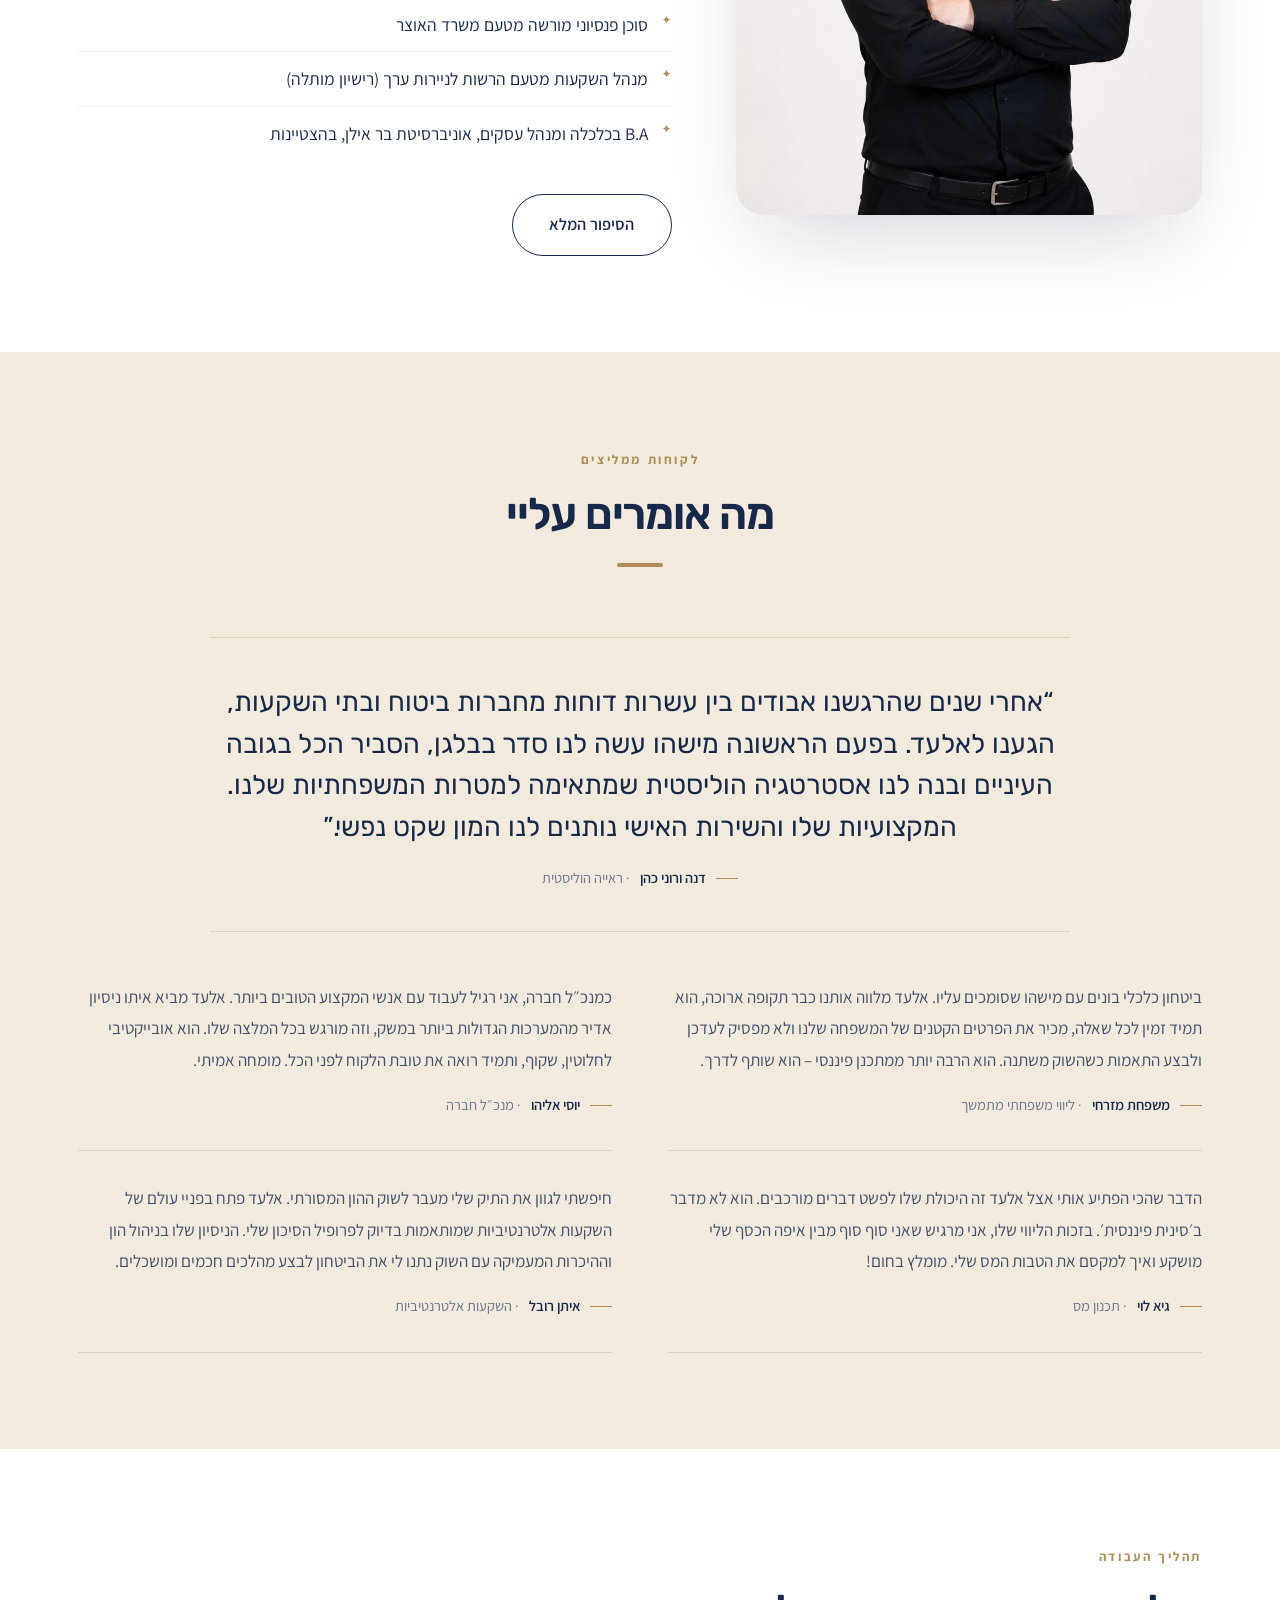
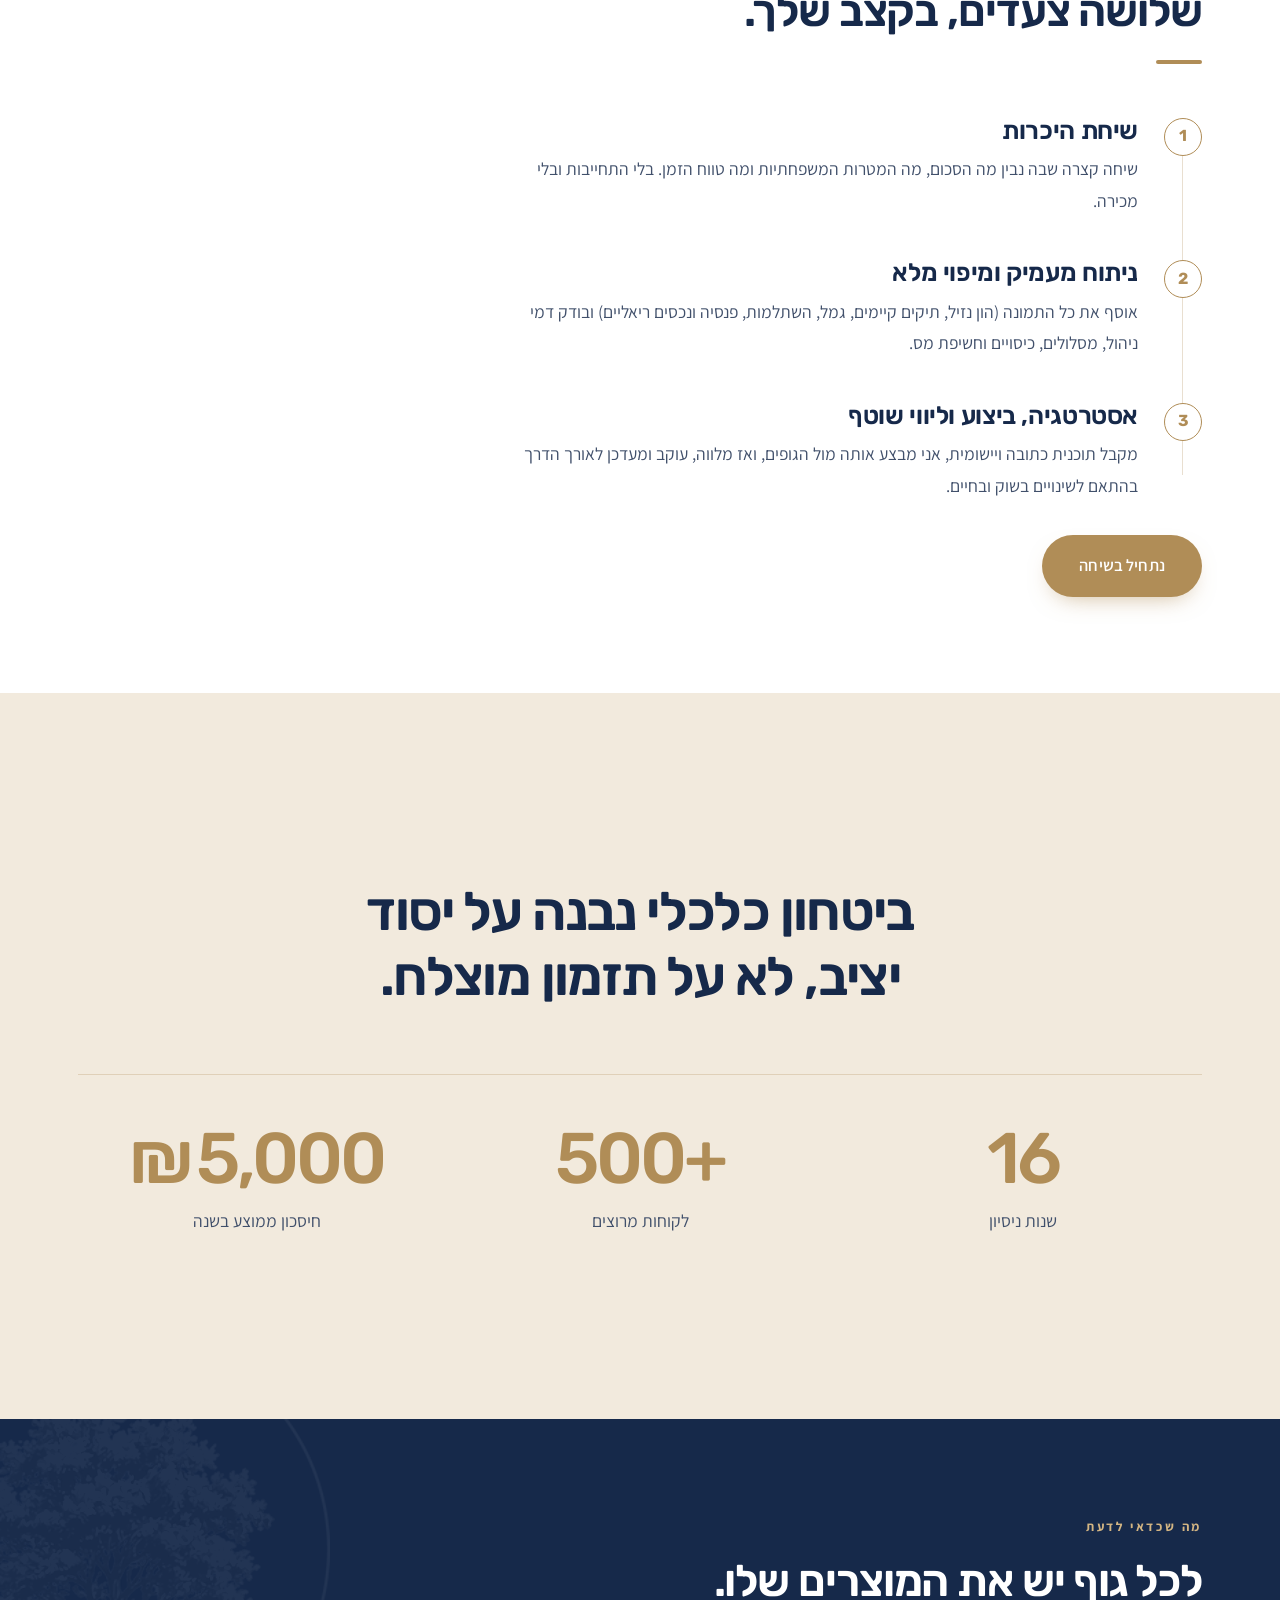
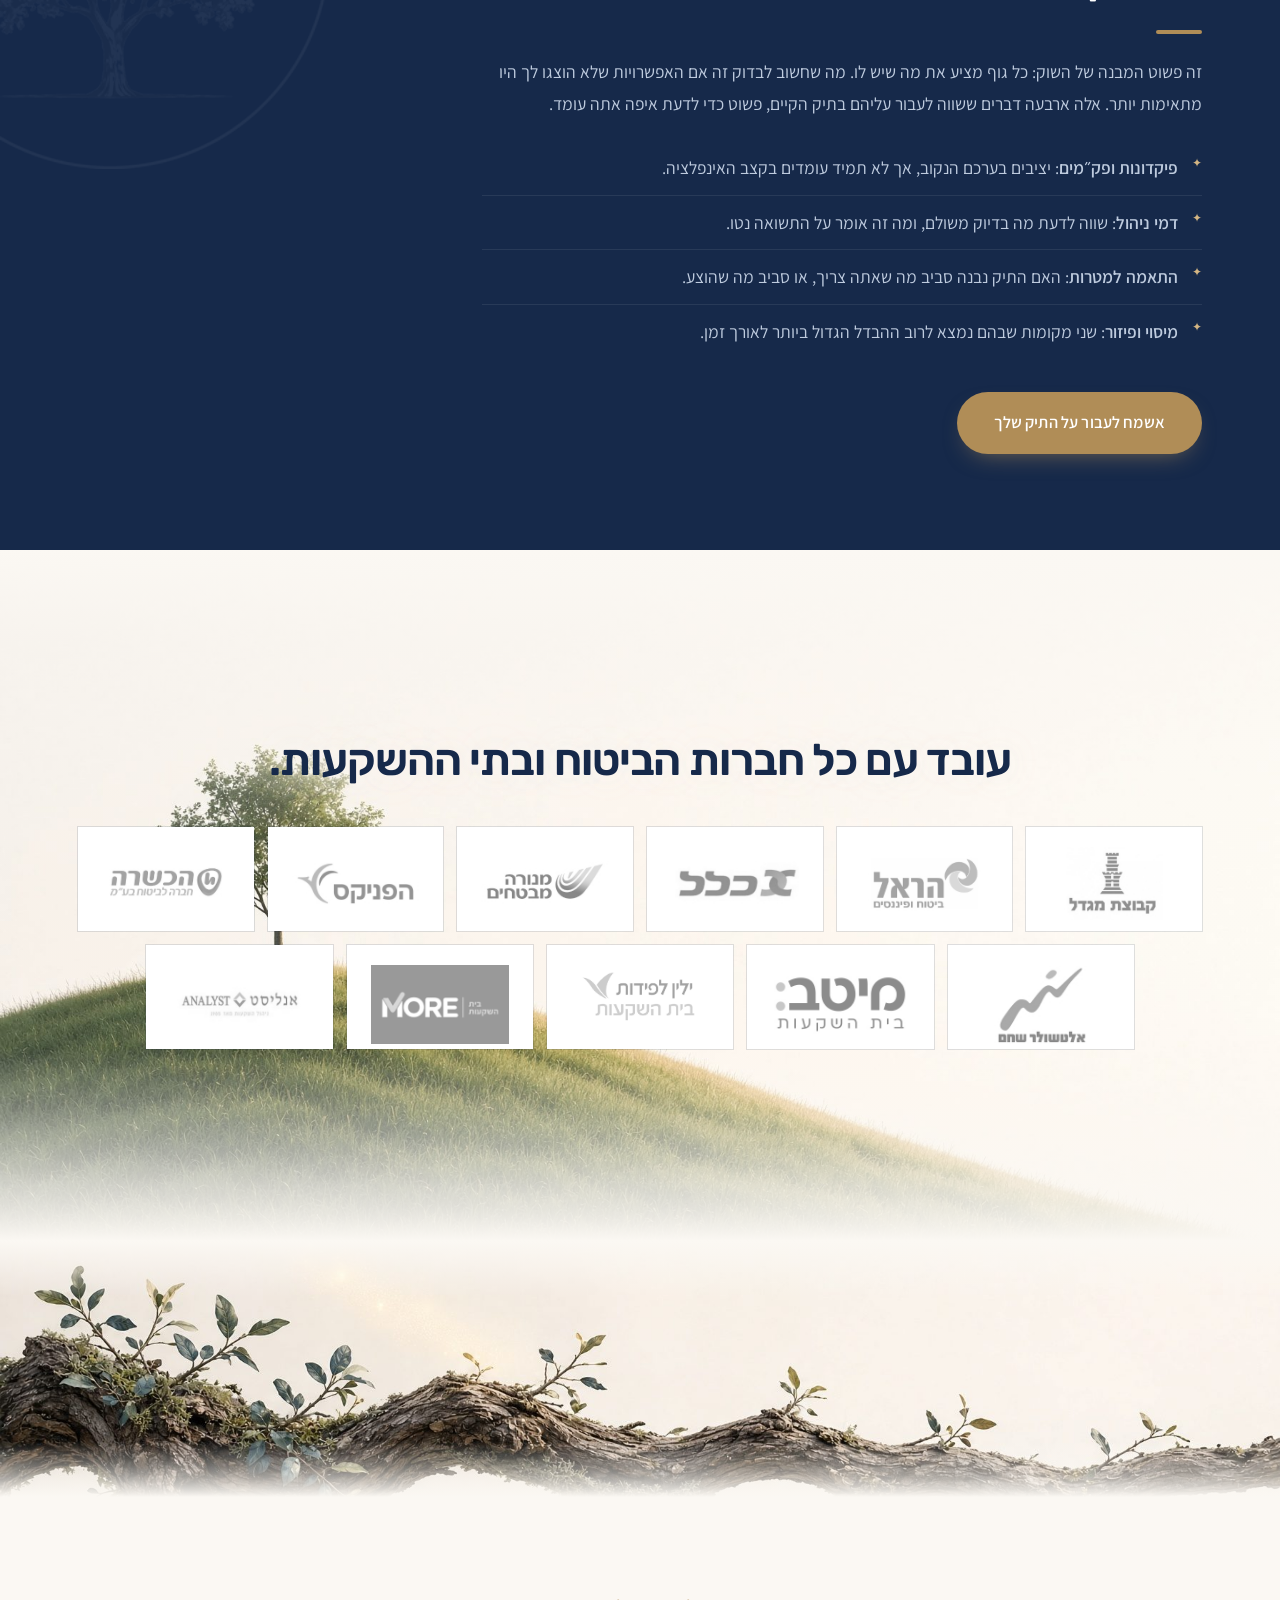
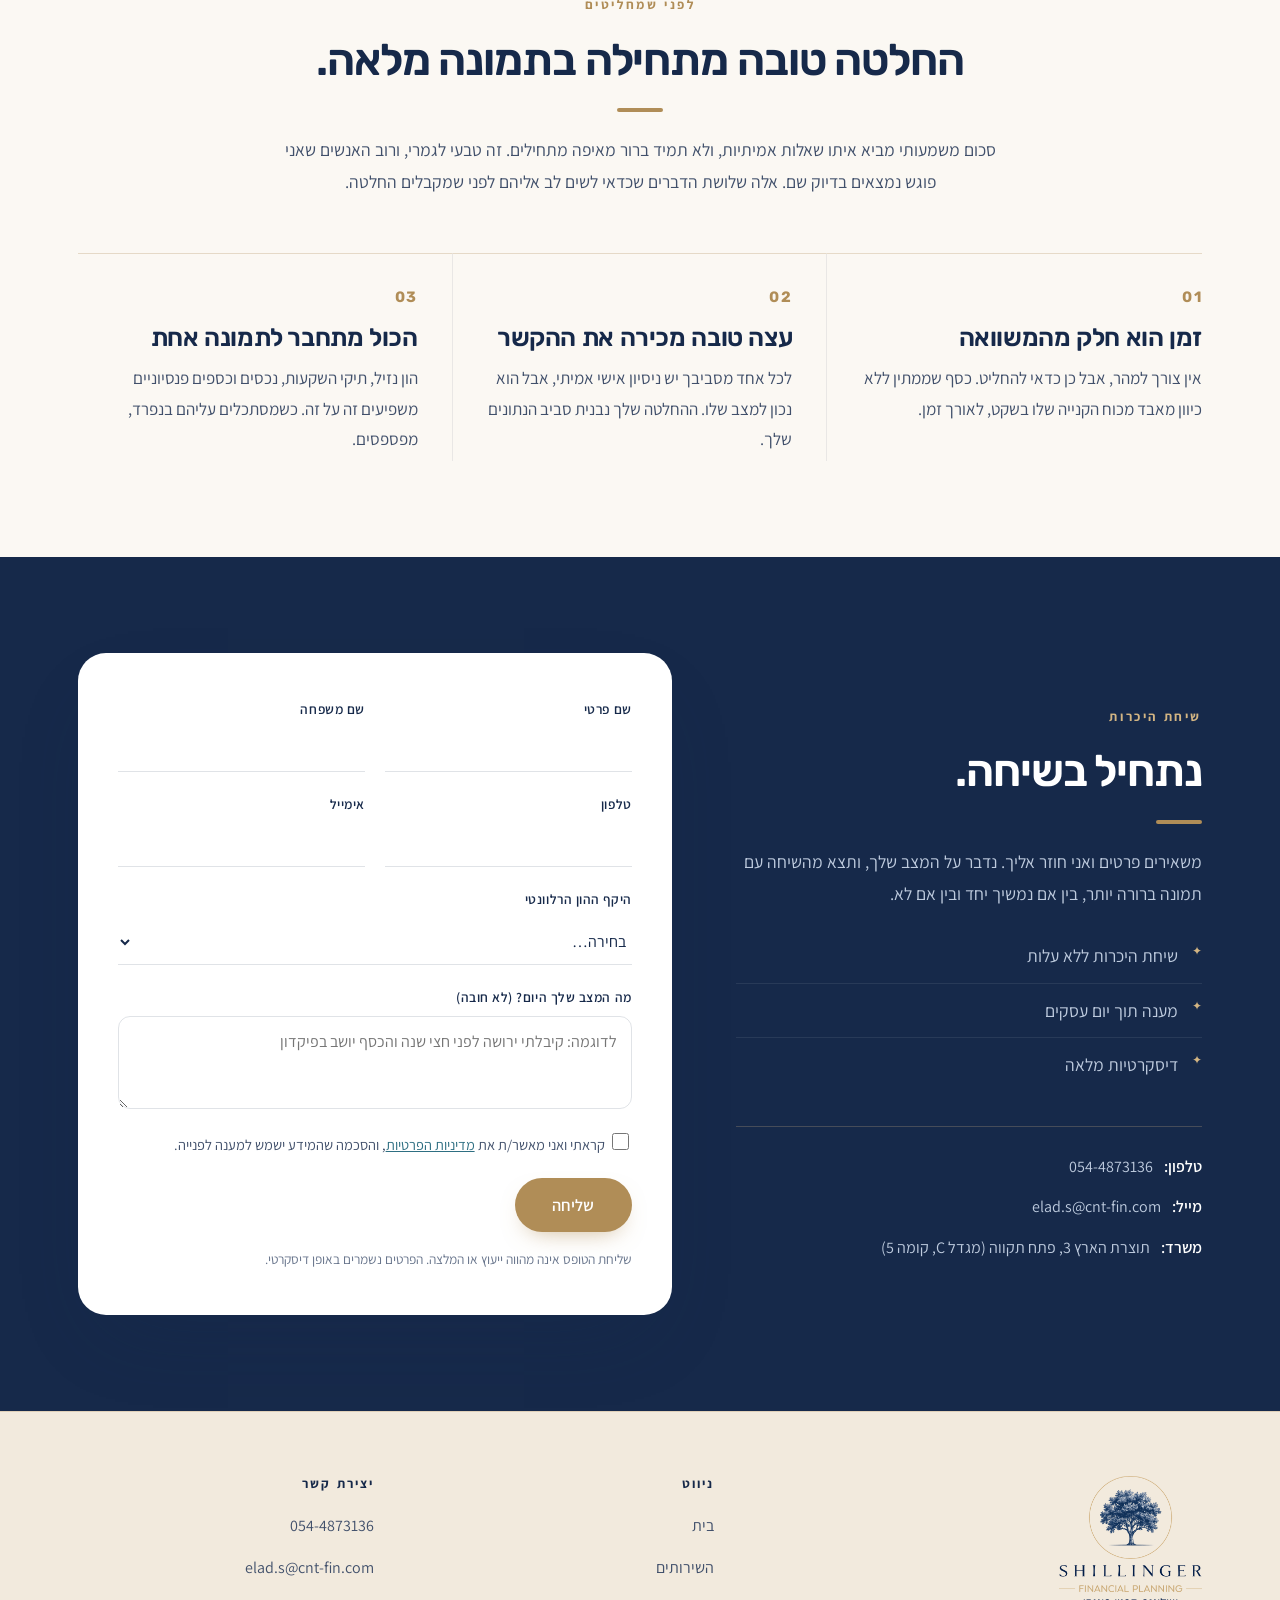
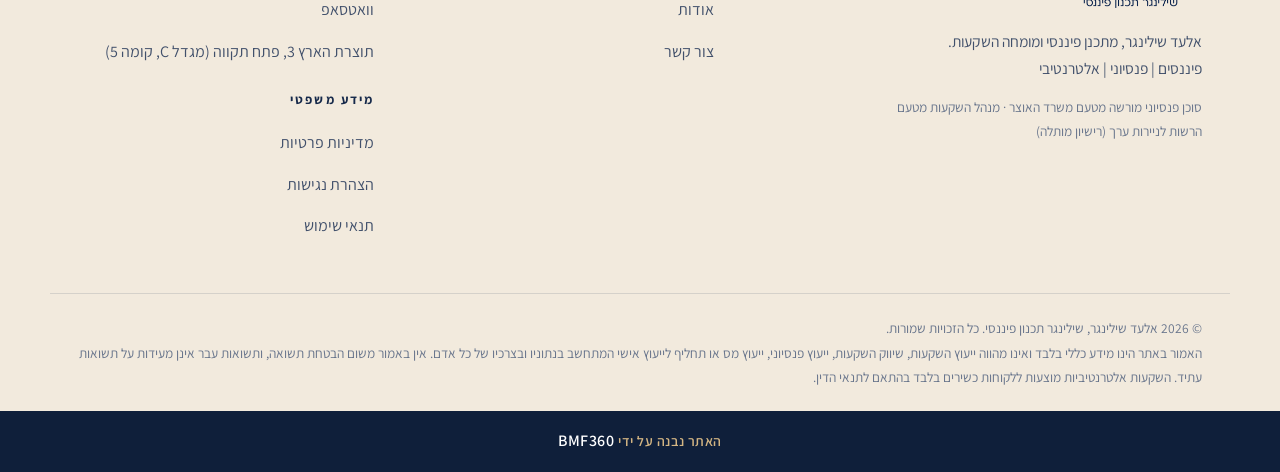
==== commit f34b7f22: "אנימציית גלילה בעמוד השירותים, ניקוי עמוד אודות והסרת עמוד המאמרים - סקשן חדש בעמוד השירותים: שבעה ת" ====
--- a/index.html
+++ b/index.html
@@ -40,7 +40,6 @@
       <a href="index.html" aria-current="page">בית</a>
       <a href="services.html">השירותים</a>
       <a href="about.html">אודות</a>
-      <a href="articles.html">מאמרים מקצועיים</a>
       <a href="contact.html">צור קשר</a>
       <a class="nav__cta" href="tel:0544873136">054-4873136</a>
     </nav>
@@ -461,7 +460,6 @@
         <li><a href="index.html">בית</a></li>
         <li><a href="services.html">השירותים</a></li>
         <li><a href="about.html">אודות</a></li>
-        <li><a href="articles.html">מאמרים מקצועיים</a></li>
         <li><a href="contact.html">צור קשר</a></li>
       </ul>
     </div>
--- a/assets/css/style.css
+++ b/assets/css/style.css
@@ -194,6 +194,12 @@
 }
 .hero .btn--ghost-light{color:var(--navy);border-color:var(--navy)}
 .hero .btn--ghost-light:hover{background:var(--navy);color:var(--white);border-color:var(--navy)}
+
+/* הירו שבו התמונה נראית במלואה, בלי חיתוך */
+.hero--fit .hero__bg{object-fit:contain;object-position:left center}
+@media (max-width:860px){
+  .hero--fit .hero__bg{object-position:left bottom}
+}
 
 /* עמודי משנה */
 .hero--page{min-height:min(58vh,480px)}
@@ -354,6 +360,8 @@
 /* Section head ------------------------------------------------------------ */
 .shead{max-width:var(--measure)}
 .shead--center{margin-inline:auto;text-align:center}
+.center .shead{margin-inline:auto;text-align:center}
+.center .shead .rule{margin-inline:auto}
 .shead--center .rule{margin-inline:auto}
 .shead p{margin-top:6px}
 
@@ -736,6 +744,93 @@
 }
 @media (max-width:720px){
   .figures-band__grid{grid-template-columns:1fr;gap:32px}
+}
+
+
+/* עץ נלווה לצד סקשן טקסט */
+.section--tree .container{position:relative}
+.section__tree{
+  position:absolute;left:0;bottom:64px;width:min(36%,400px);height:auto;
+  opacity:.9;pointer-events:none;user-select:none;
+}
+@media (max-width:1080px){
+  .section__tree{width:44%;opacity:.5;bottom:0}
+}
+@media (max-width:720px){
+  .section__tree{display:none}
+}
+
+/* ה. תחומי התמחות: כותרות ענקיות שמתחלפות בגלילה */
+.stack{background:var(--white)}
+.stack__scroll{height:640vh;position:relative}
+.stack__sticky{position:sticky;top:0;height:100vh;display:flex;align-items:center;overflow:hidden}
+.stack__grid{
+  display:grid;grid-template-columns:1fr 1.25fr;gap:clamp(28px,4vw,72px);
+  align-items:center;padding-block:0;
+}
+.stack__aside .rule{margin:18px 0}
+.stack__lead{font-size:clamp(24px,2.4vw,32px)}
+.stack__aside p{color:var(--text-soft);font-size:16.5px;line-height:1.7;max-width:34ch}
+
+.stack__meter{position:relative;width:74px;height:74px;margin-top:30px}
+.stack__meter svg{width:100%;height:100%;transform:rotate(-90deg)}
+.stack__meter circle{fill:none;stroke-width:5;stroke-linecap:round}
+.stack__ring-bg{stroke:var(--gold-dim)}
+.stack__ring{
+  stroke:var(--gold);stroke-dasharray:263.9;
+  stroke-dashoffset:calc(263.9 - 263.9 * var(--prog, 0));
+}
+.stack__count{
+  position:absolute;inset:0;display:grid;place-items:center;
+  font-family:var(--ff-display);font-weight:500;font-size:17px;color:var(--text);
+}
+
+.stack__dots{display:flex;gap:9px;margin-top:26px}
+.stack__dot{
+  width:22px;height:22px;padding:0;border:0;background:none;cursor:pointer;
+  display:grid;place-items:center;
+}
+.stack__dot span{
+  width:8px;height:8px;border-radius:50%;background:var(--gold-dim);
+  transition:background .3s ease,transform .3s ease;
+}
+.stack__dot.is-on span{background:var(--gold);transform:scale(1.5)}
+
+.stack__panels{position:relative;min-height:clamp(300px,42vh,420px)}
+.stack__panel{
+  position:absolute;inset-inline:0;top:50%;transform:translateY(-40%);
+  opacity:0;visibility:hidden;transition:opacity .5s ease,transform .5s ease;
+}
+.stack__panel.is-on{opacity:1;visibility:visible;transform:translateY(-50%)}
+.stack__n{
+  display:block;font-family:var(--ff-display);font-weight:500;
+  font-size:15px;letter-spacing:.14em;color:var(--gold);margin-bottom:14px;
+}
+.stack__panel h2{
+  font-size:clamp(34px,5.6vw,76px);line-height:1.04;letter-spacing:-.04em;margin:0;
+}
+.stack__panel p{
+  margin-top:20px;max-width:40ch;color:var(--text-soft);
+  font-size:clamp(16px,1.5vw,18.5px);line-height:1.7;
+}
+.stack__link{
+  display:inline-block;margin-top:22px;font-weight:600;color:var(--gold);
+  text-decoration:none;border-bottom:1px solid var(--gold-dim);padding-bottom:2px;
+}
+.stack__link:hover{border-bottom-color:var(--gold)}
+
+@media (max-width:980px){
+  .stack__scroll{height:auto}
+  .stack__sticky{position:static;height:auto;padding-block:70px}
+  .stack__grid{grid-template-columns:1fr;gap:34px}
+  .stack__meter{display:none}
+  .stack__dots{display:none}
+  .stack__panels{position:static;min-height:0;display:grid;gap:44px}
+  .stack__panel{position:static;transform:none;opacity:1;visibility:visible}
+  .stack__panel h2{font-size:clamp(28px,7vw,40px)}
+}
+@media (prefers-reduced-motion:reduce){
+  .stack__panel{transition:none}
 }
 
 /* ד. הלוגואים על תמונת העץ (רפרנס 2 iaculus) */
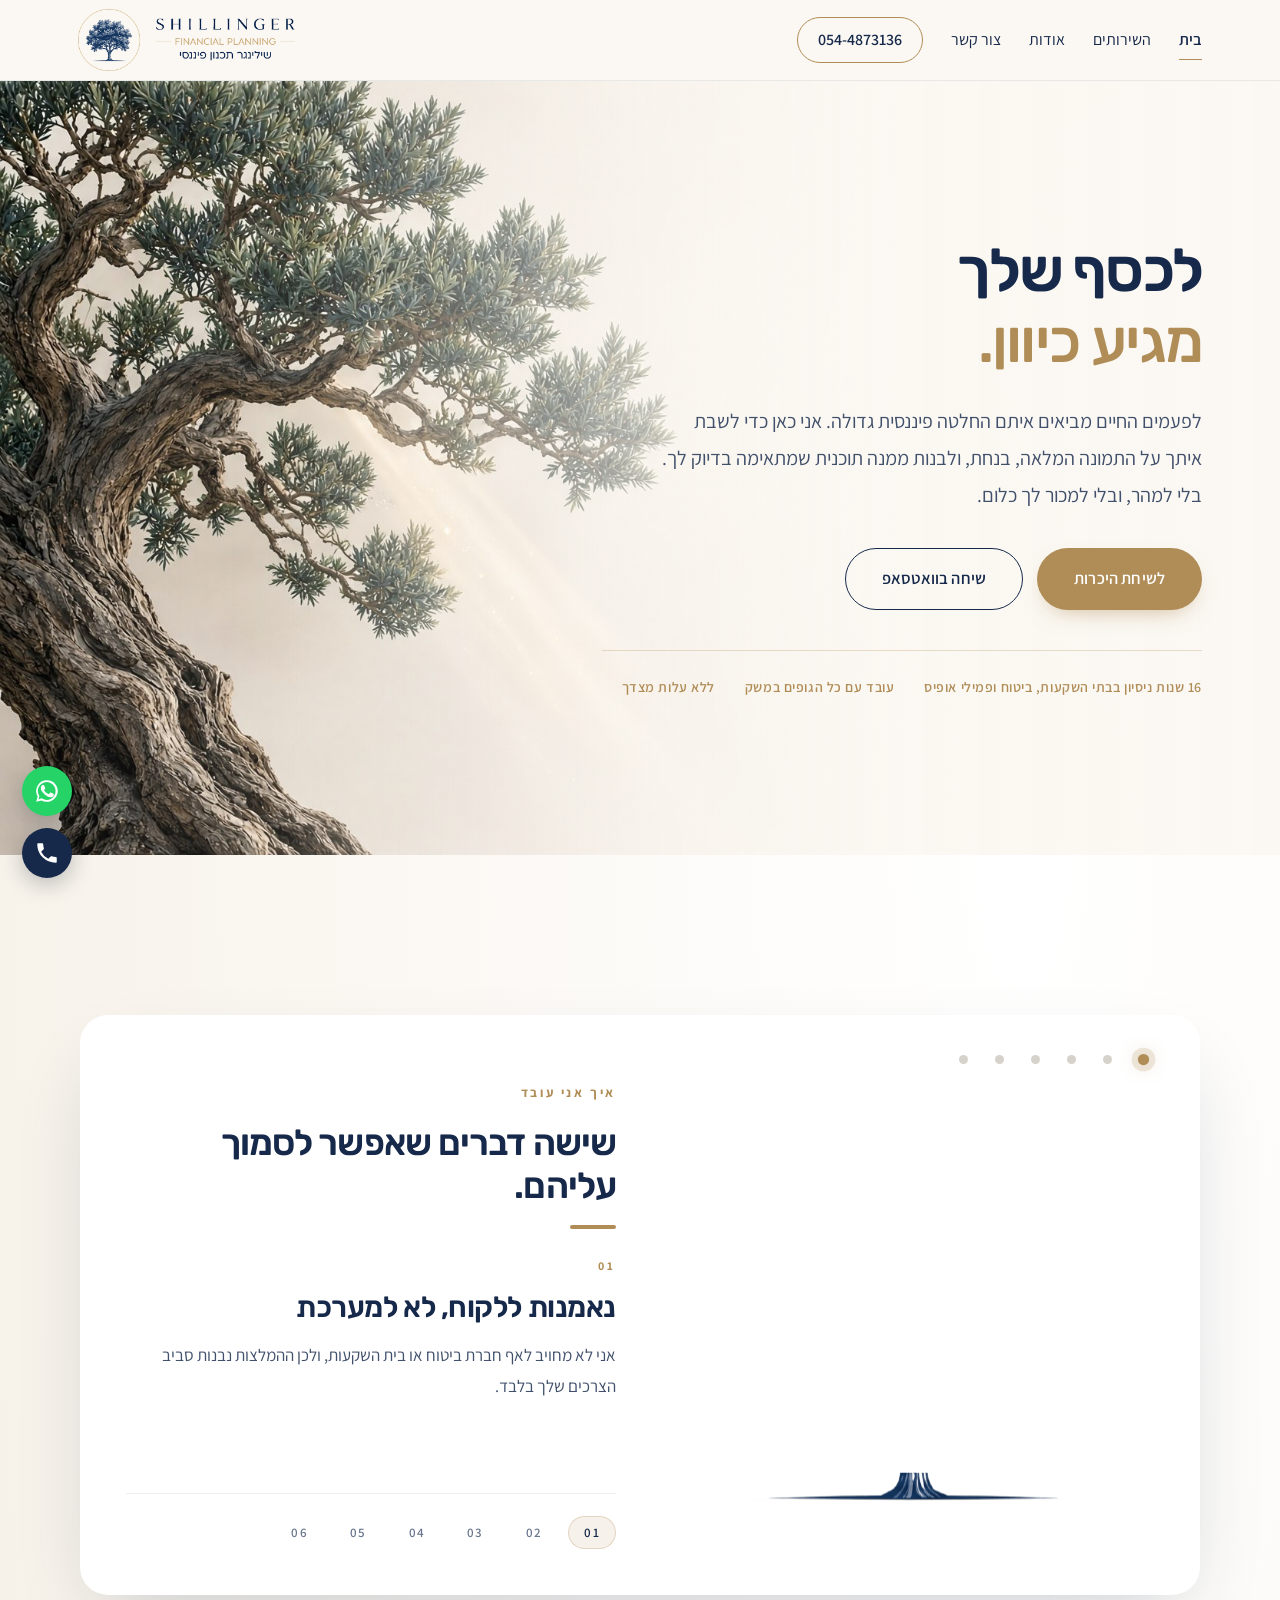
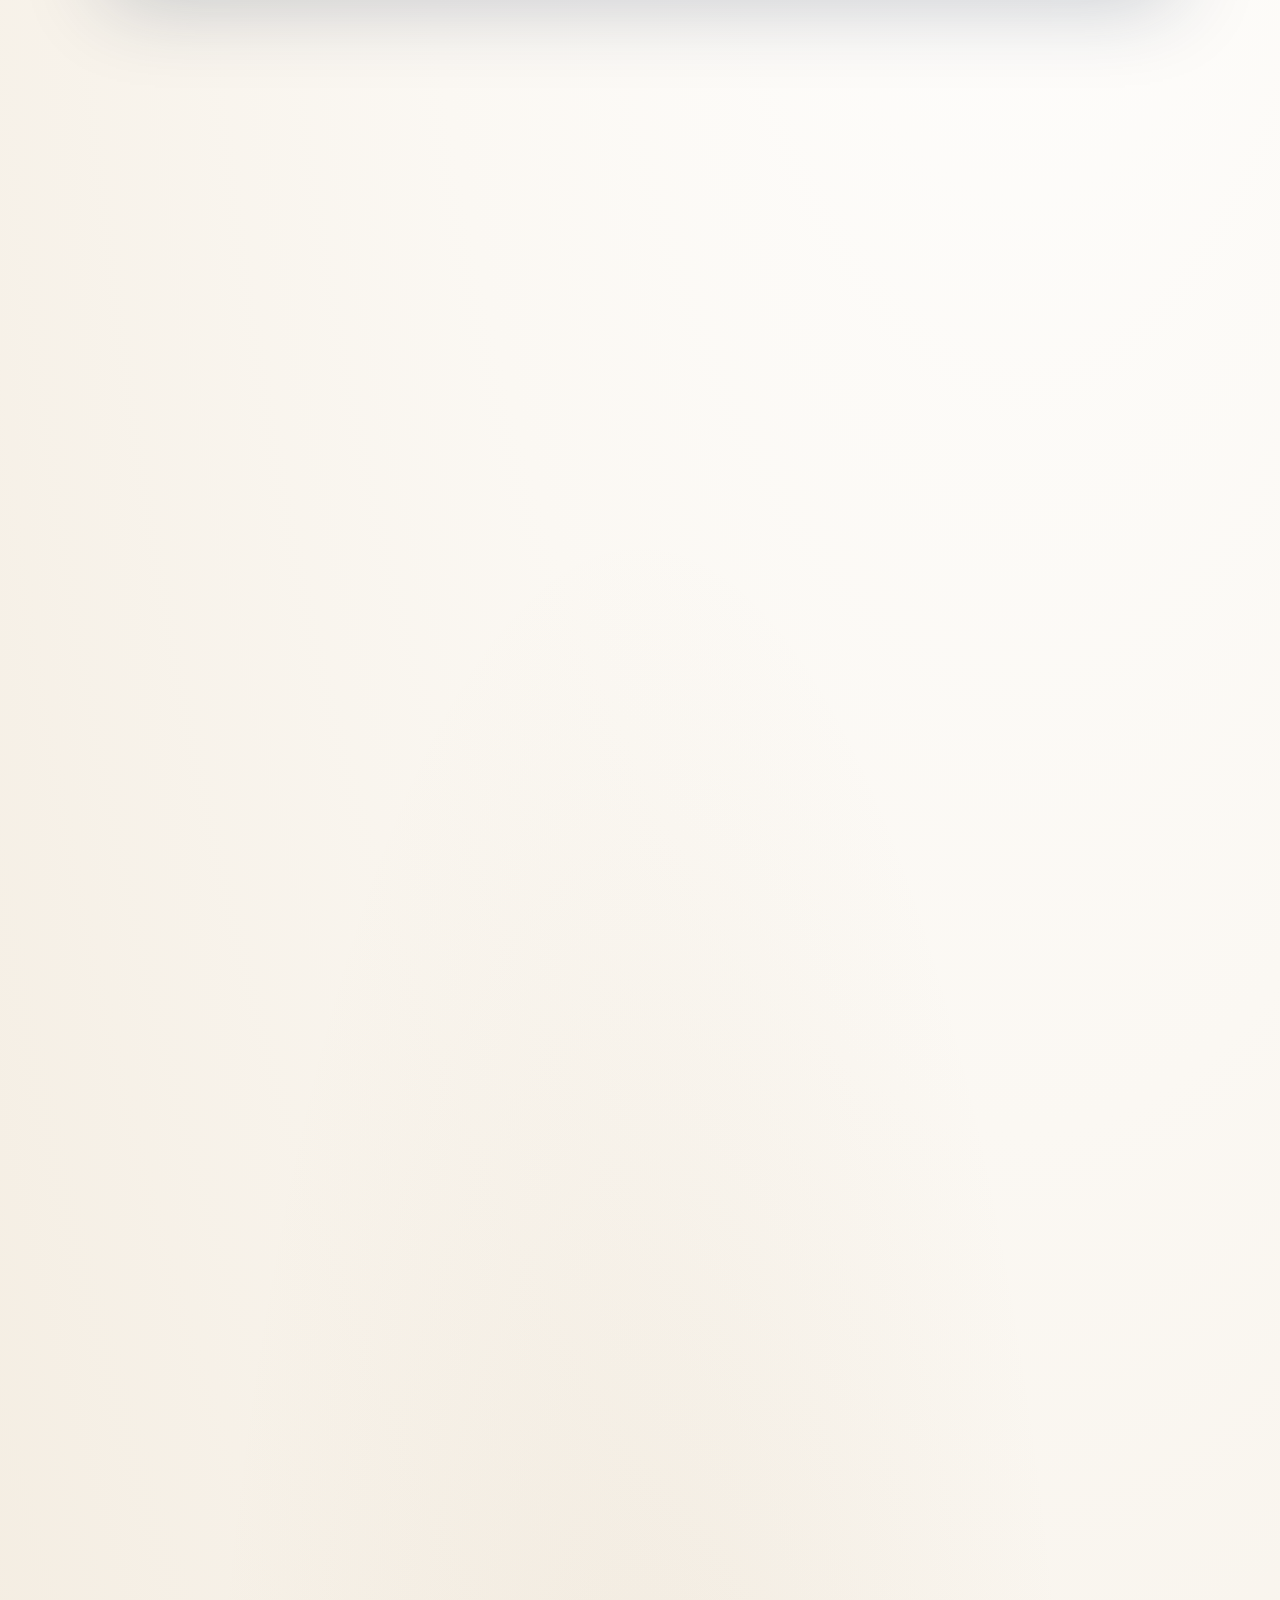
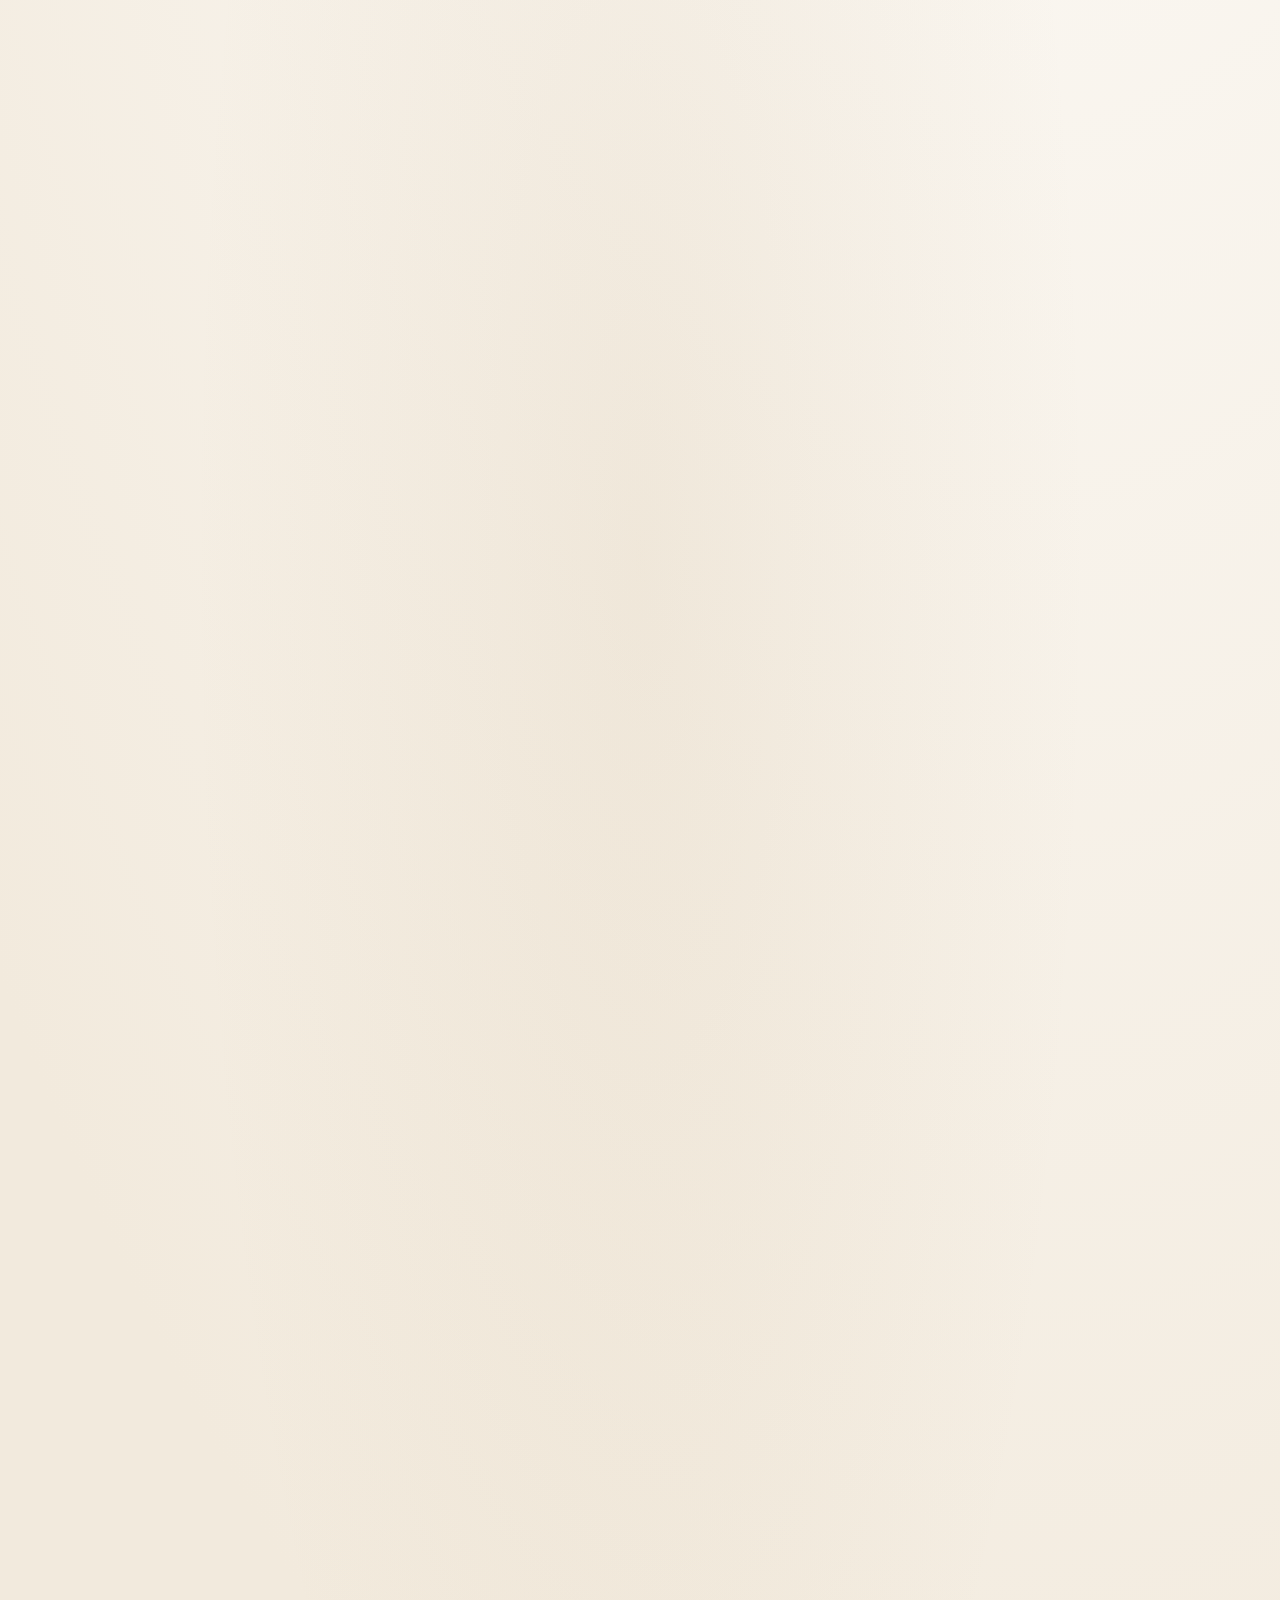
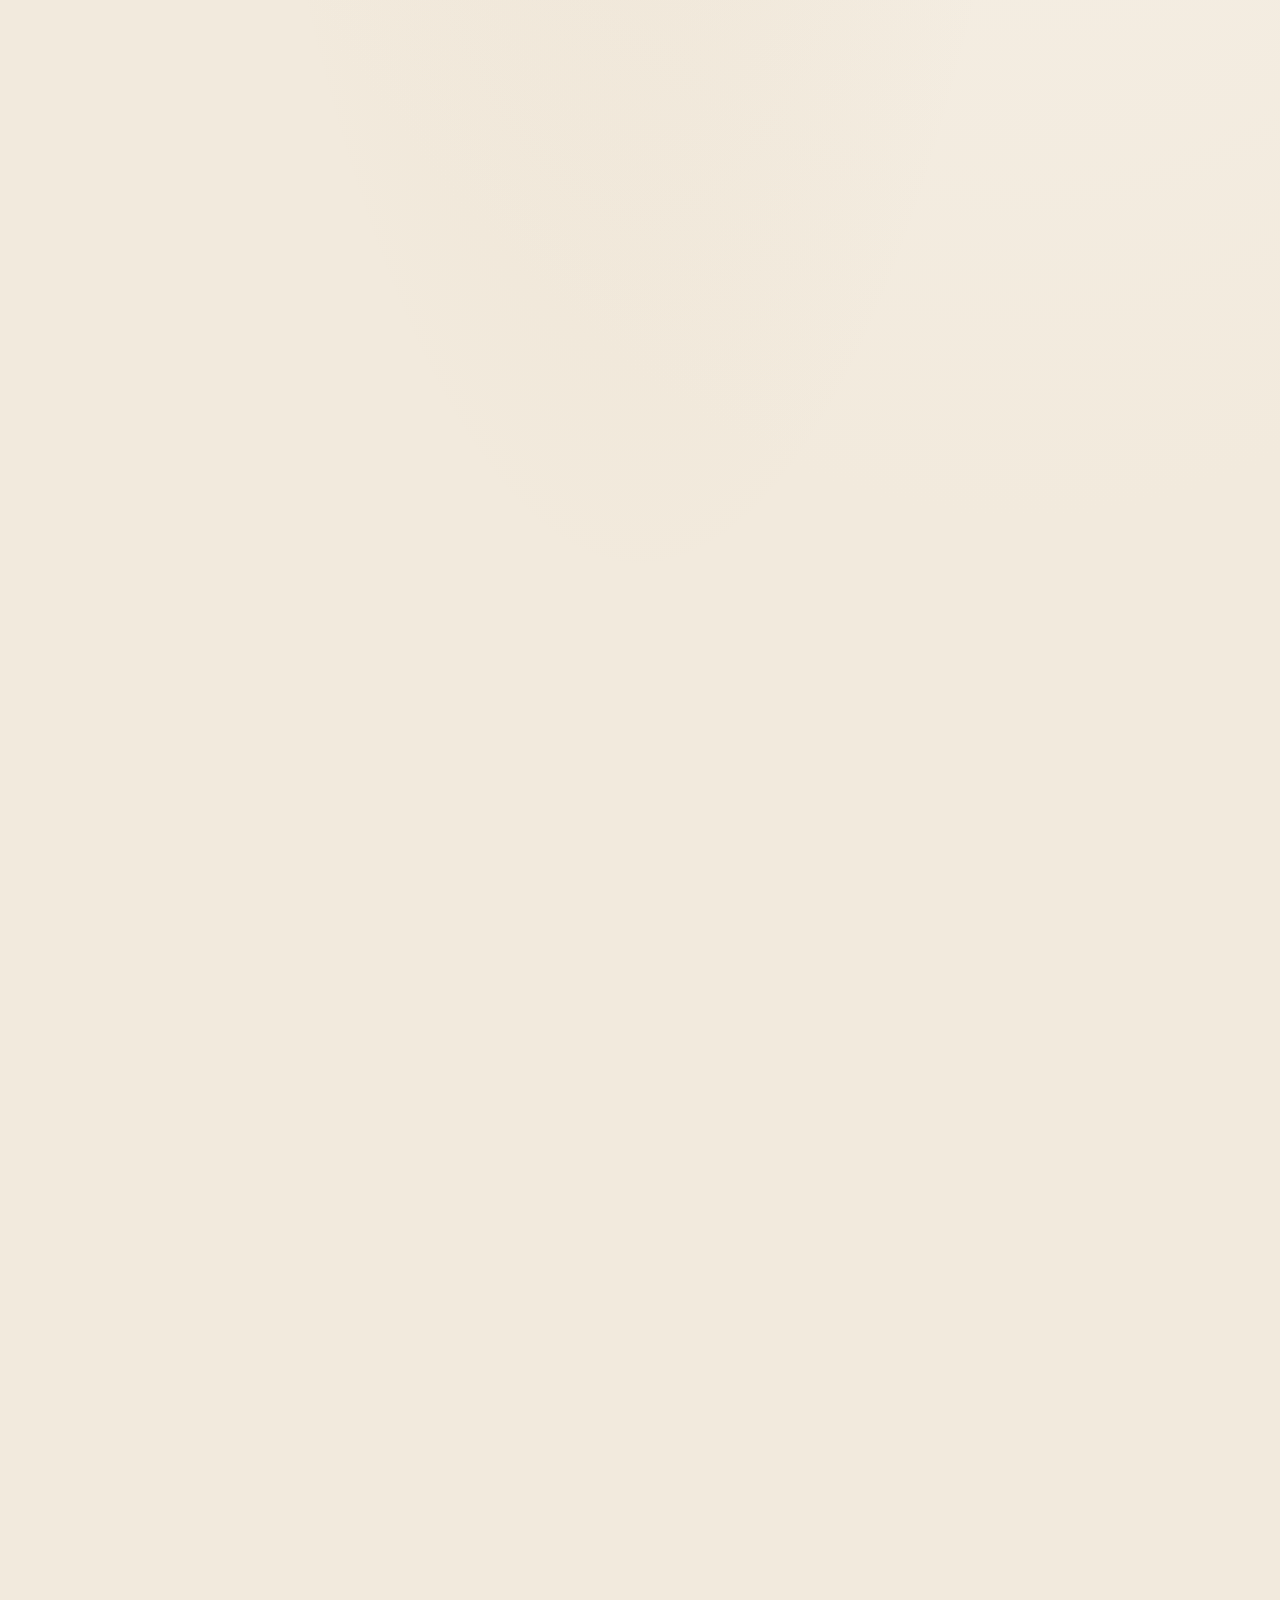
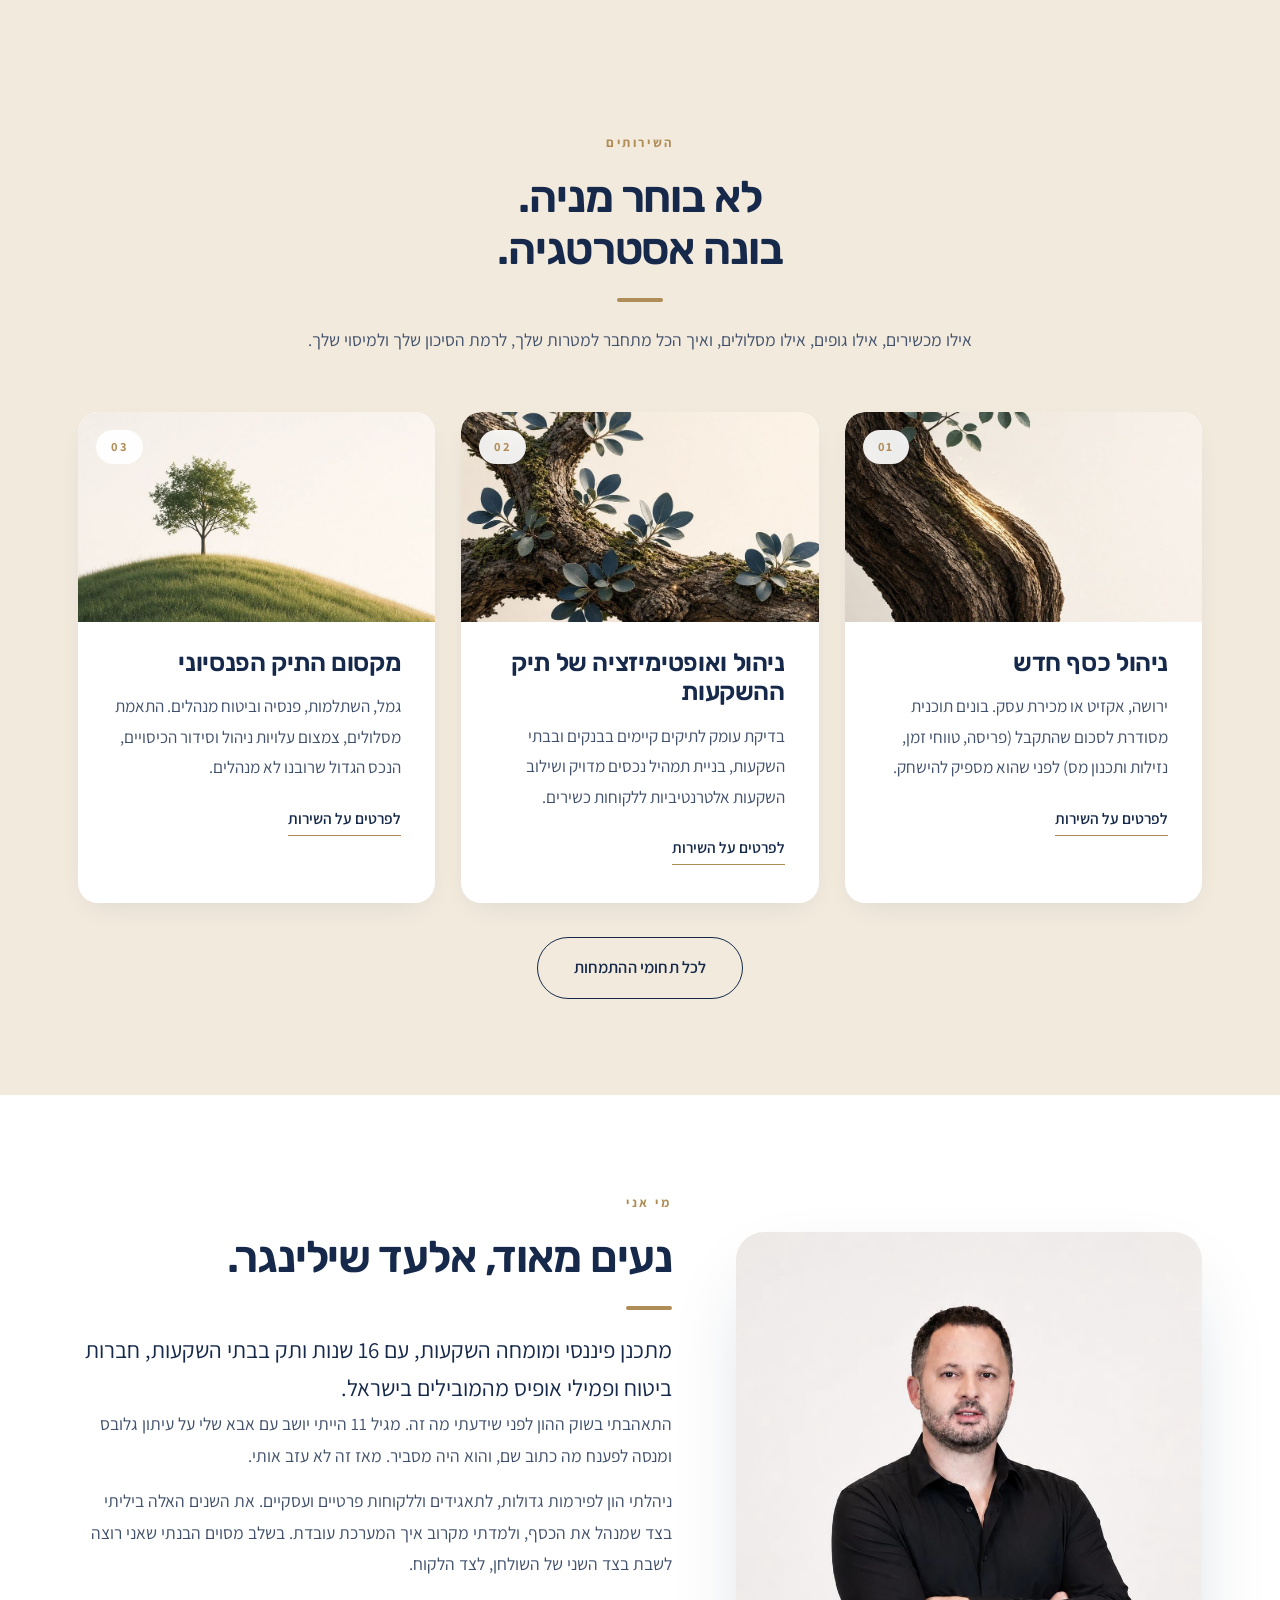
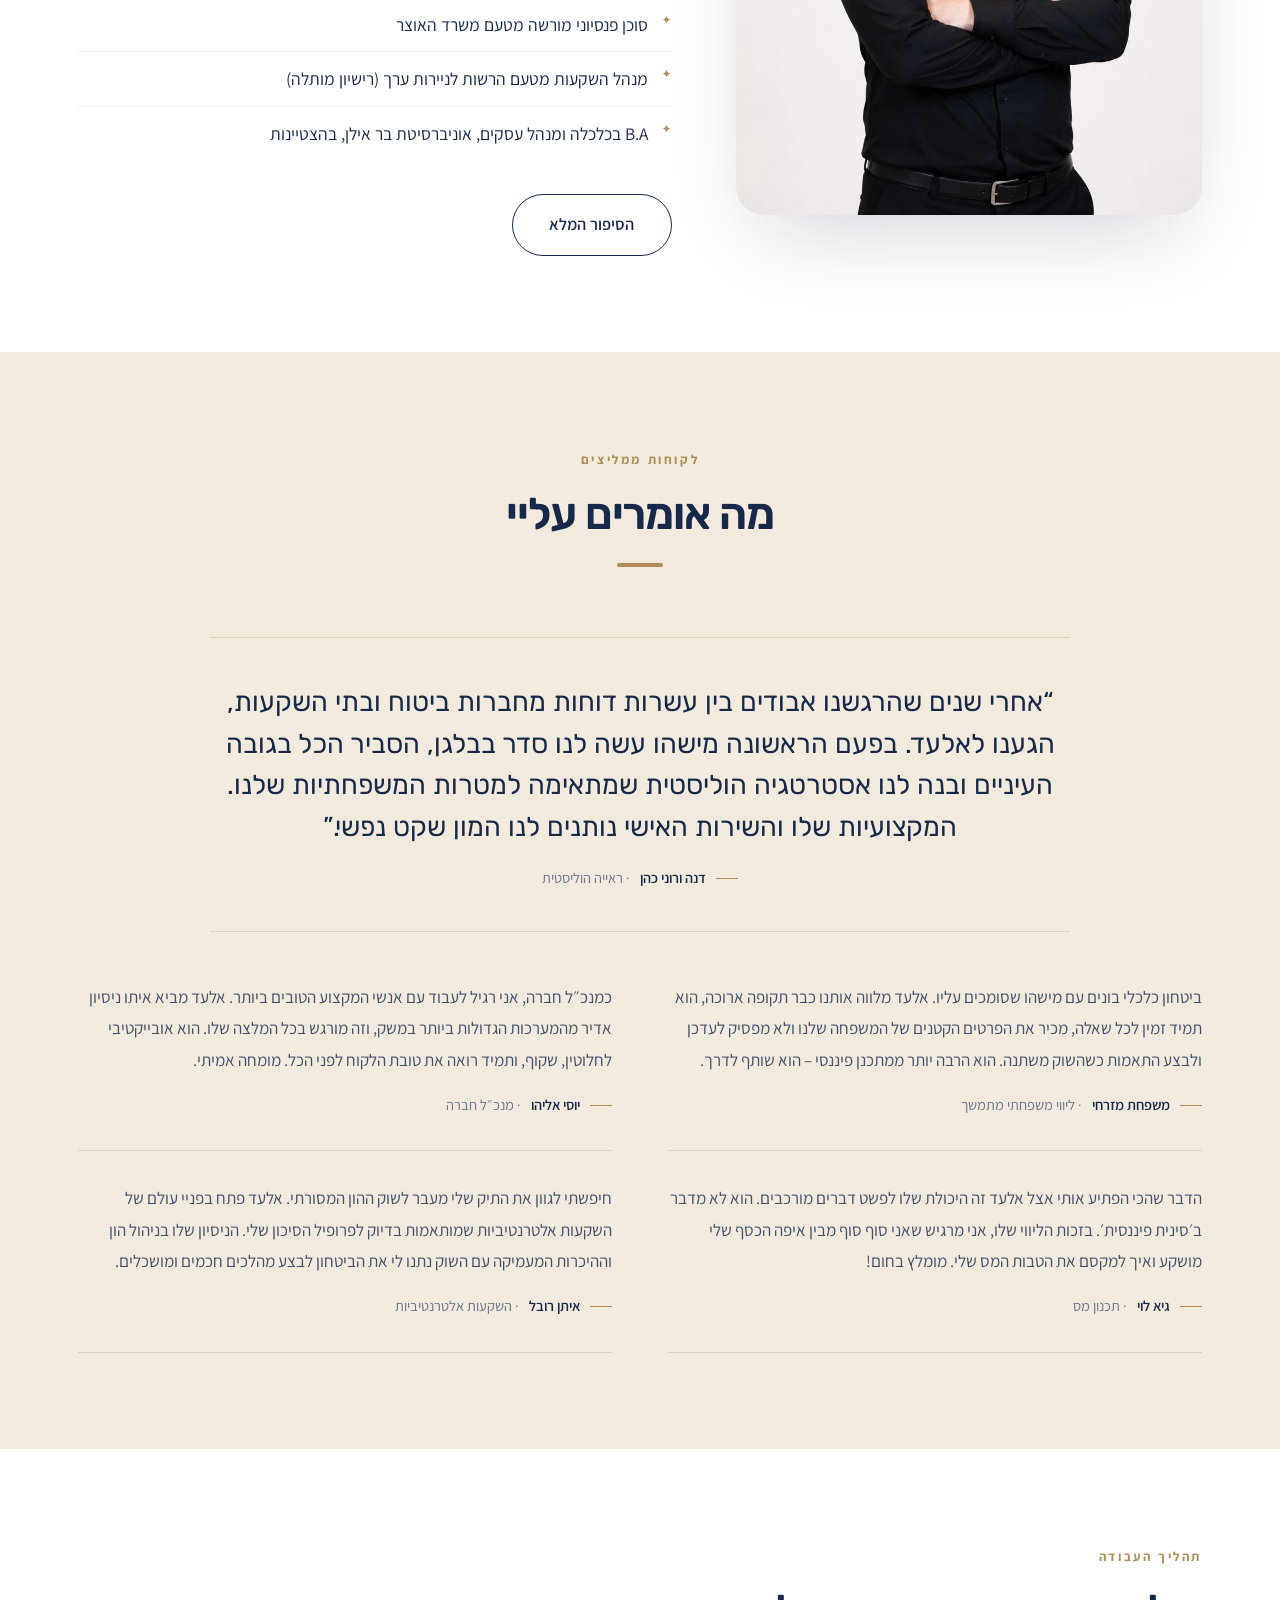
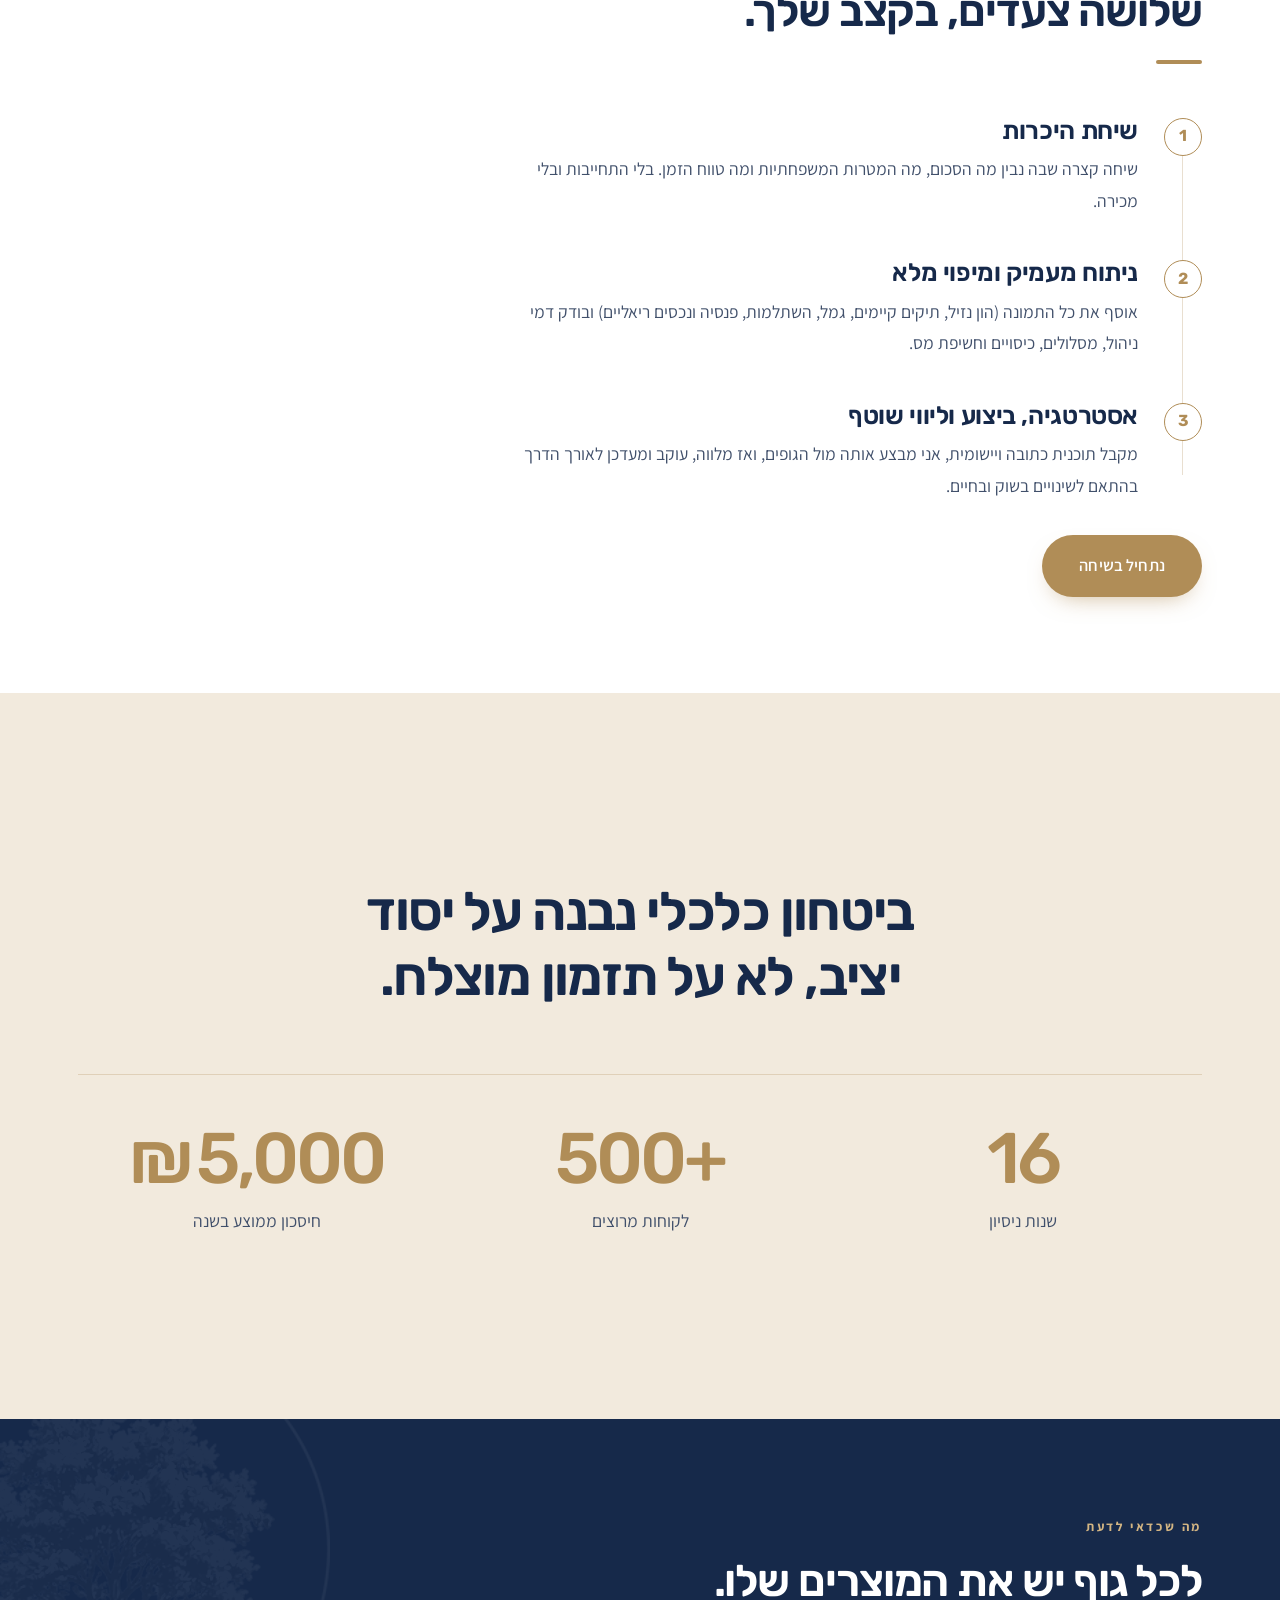
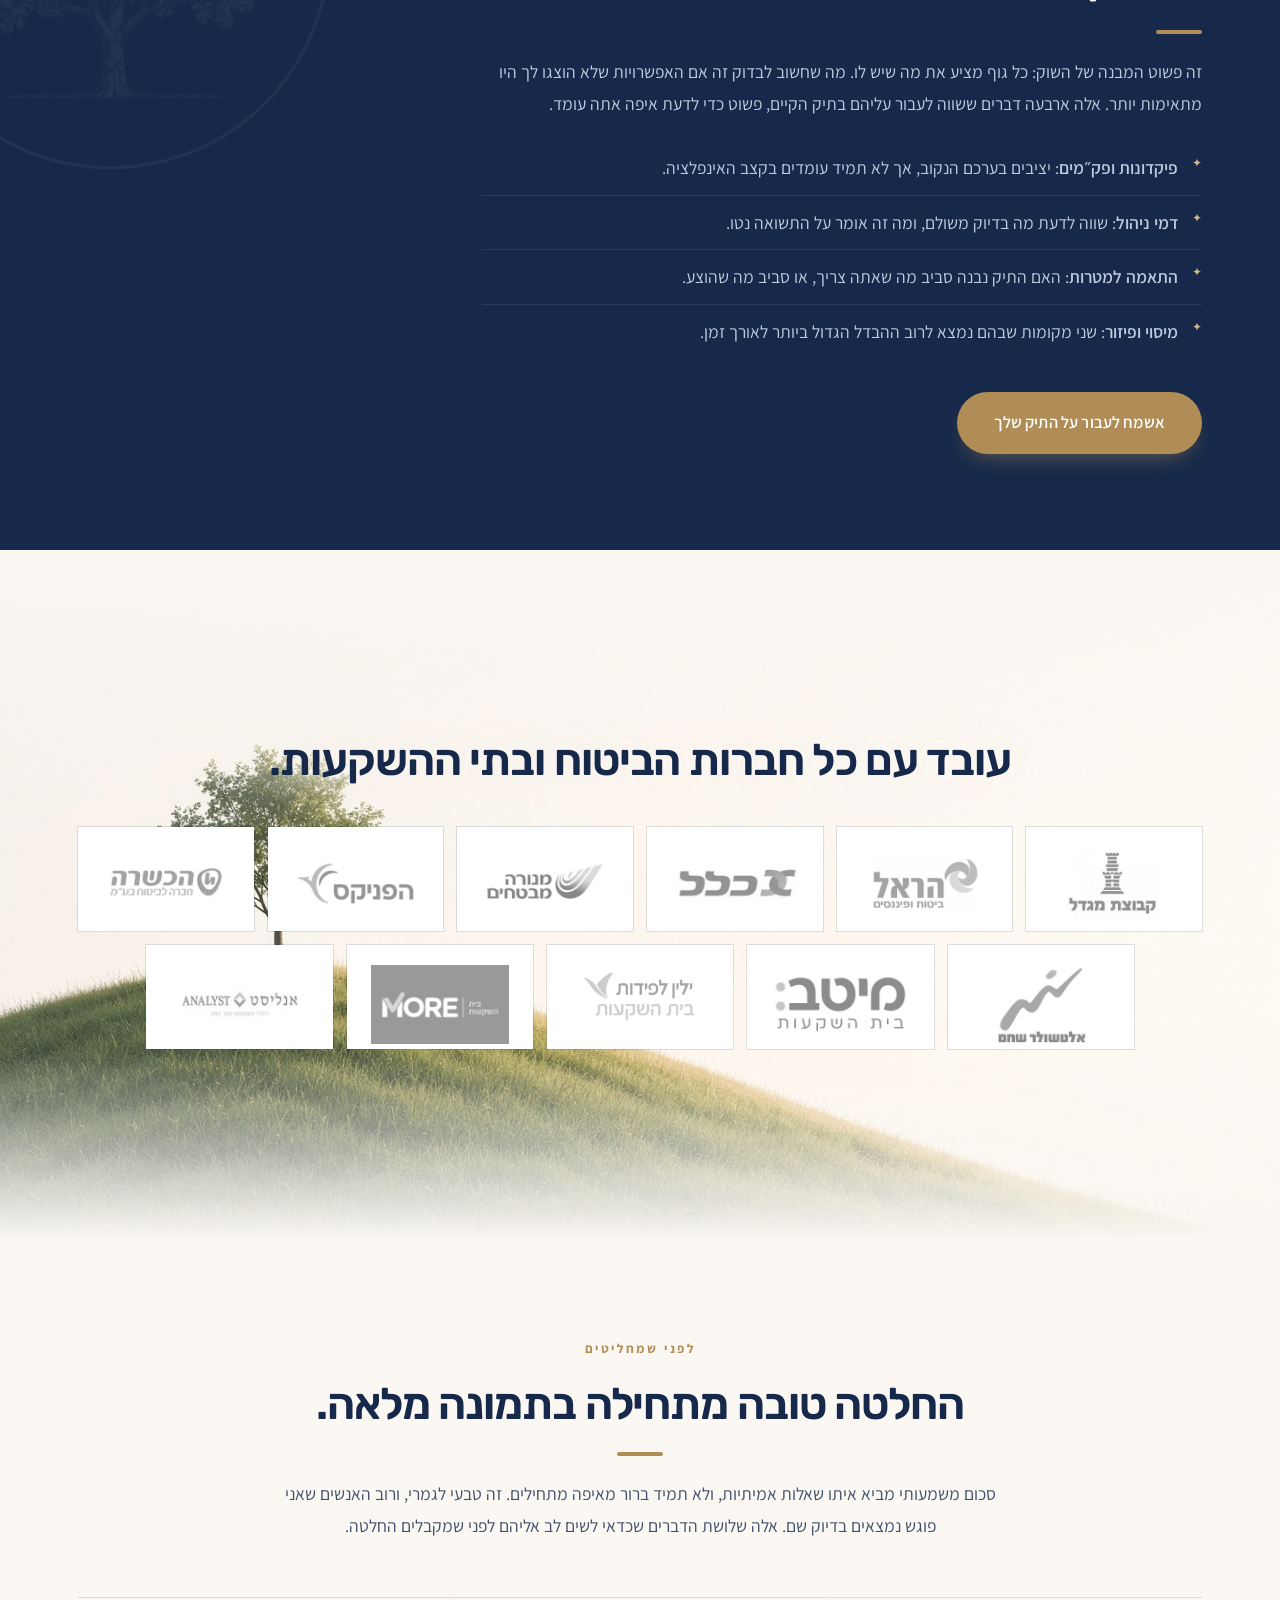
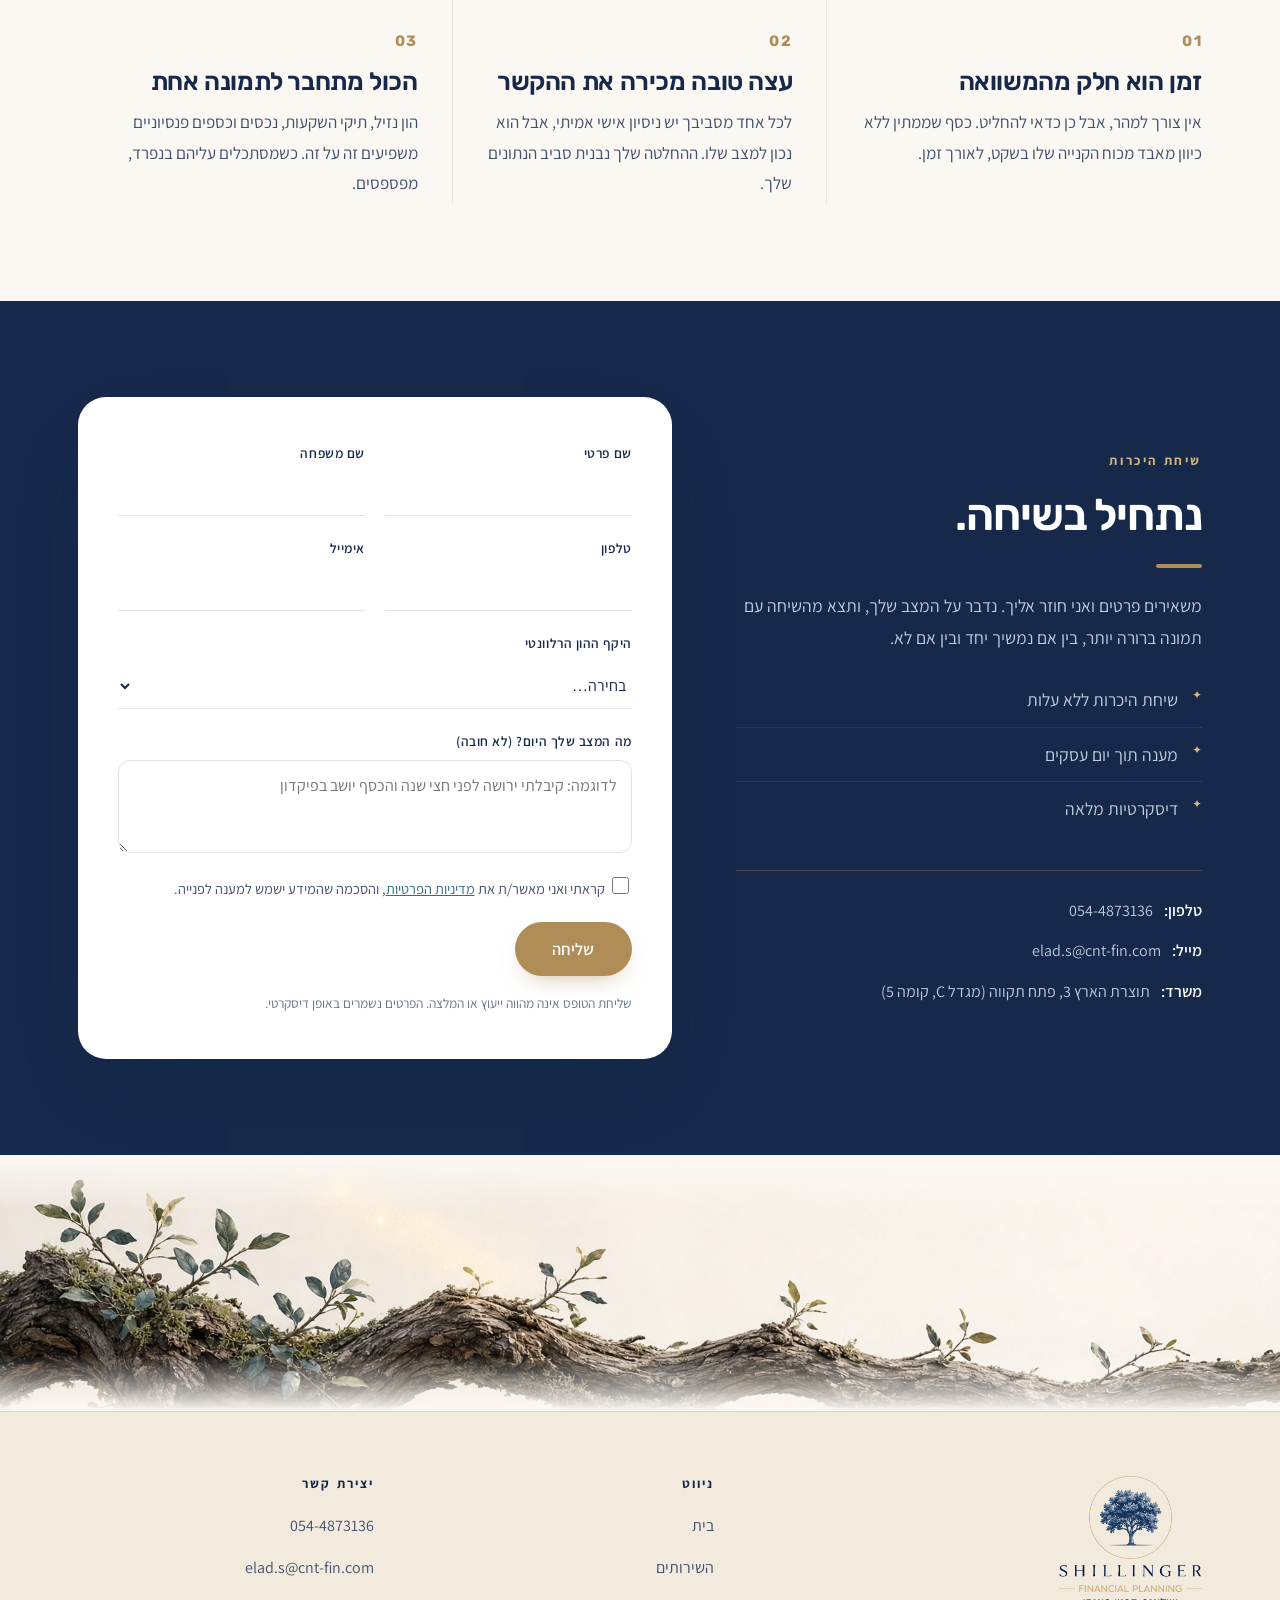
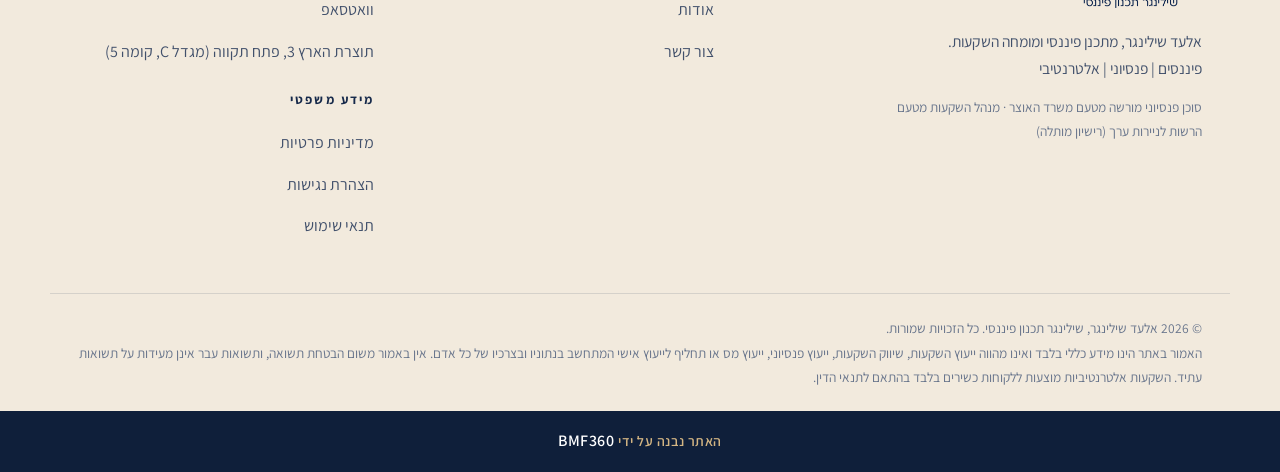
==== commit 7eb38d17: "רצועת העץ מעל הפוטר בכל האתר, ועדכון העמודים המשפטיים - רצועת הענף הועברה מעמוד הבית לתבנית הפוטר, כ" ====
--- a/index.html
+++ b/index.html
@@ -333,8 +333,6 @@
   </div>
 </section>
 
-<div class="branch-band" aria-hidden="true"></div>
-
 <section class="section section--cream" id="problem">
   <div class="container reveal">
     <div class="shead shead--center">
@@ -442,6 +440,7 @@
   </div>
 </section>
 
+<div class="branch-band" aria-hidden="true"></div>
 <footer class="footer">
   <div class="footer__inner">
     <div class="footer__brand">
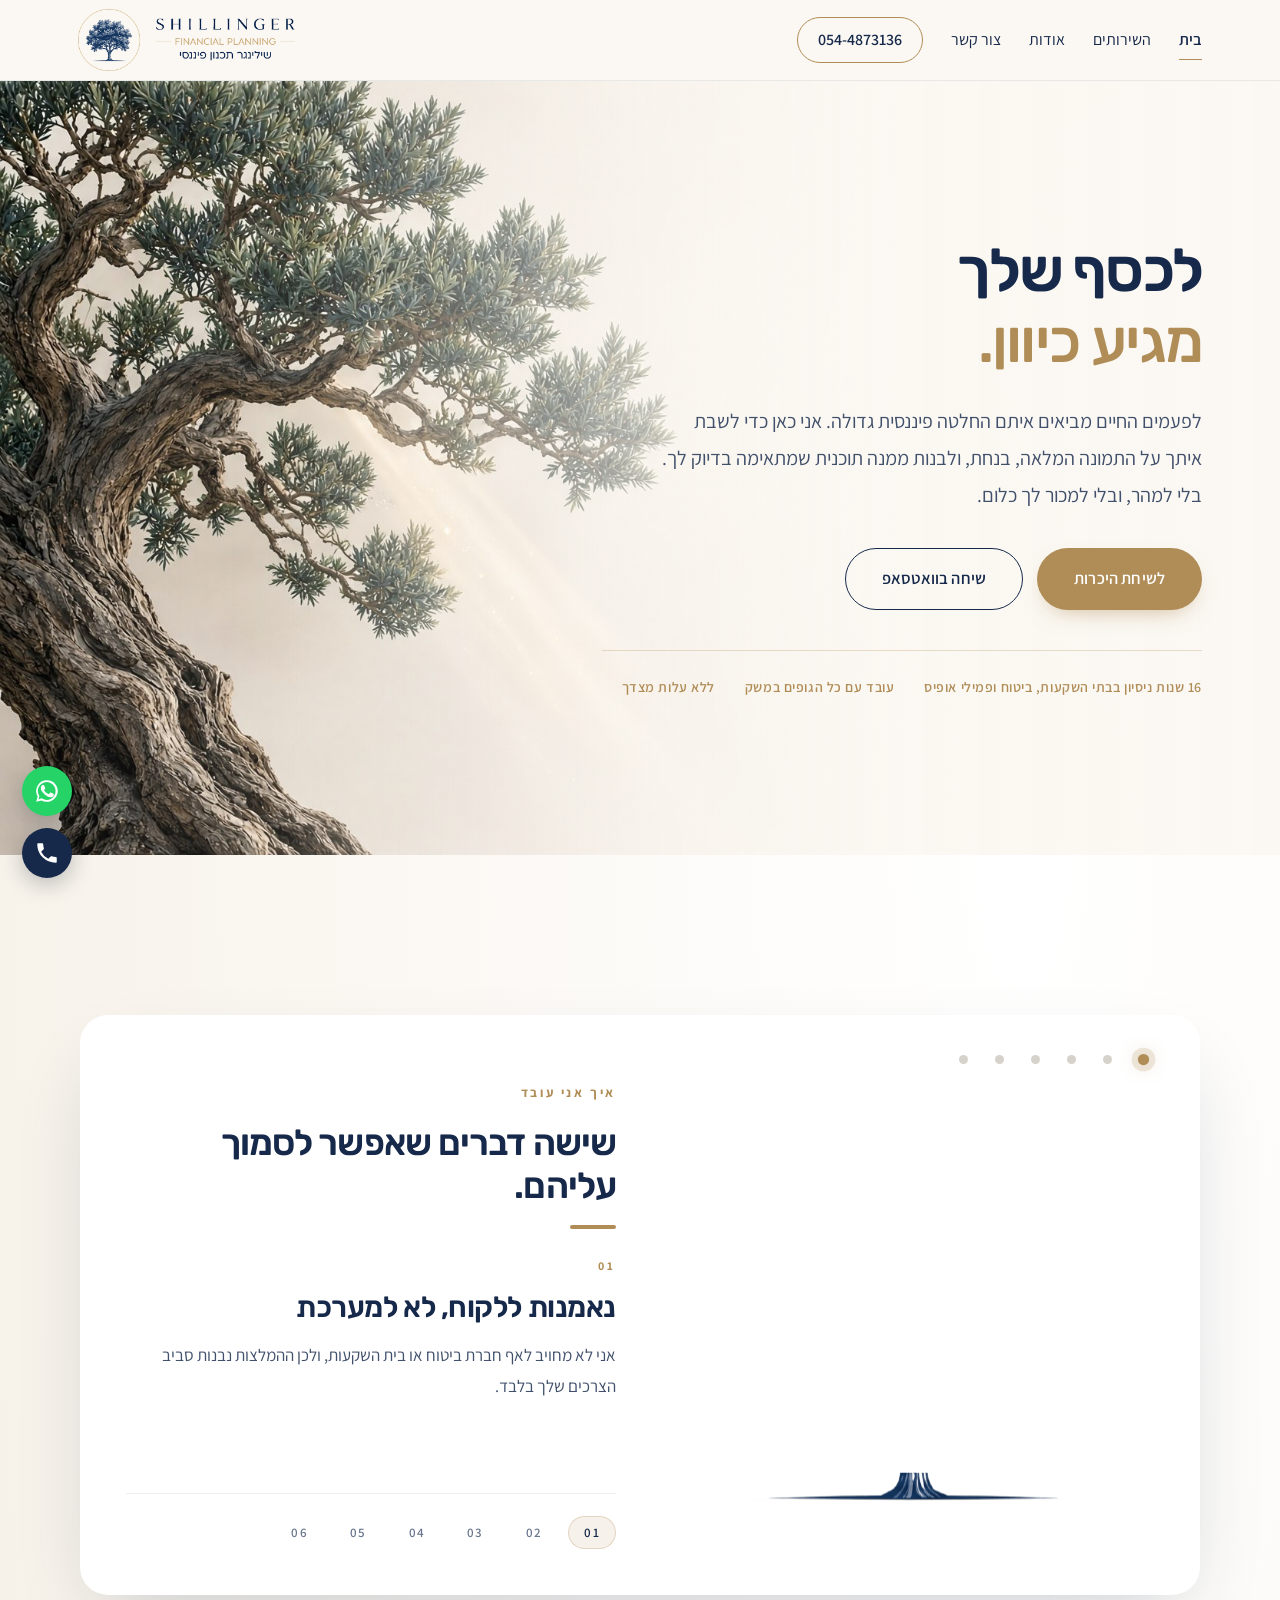
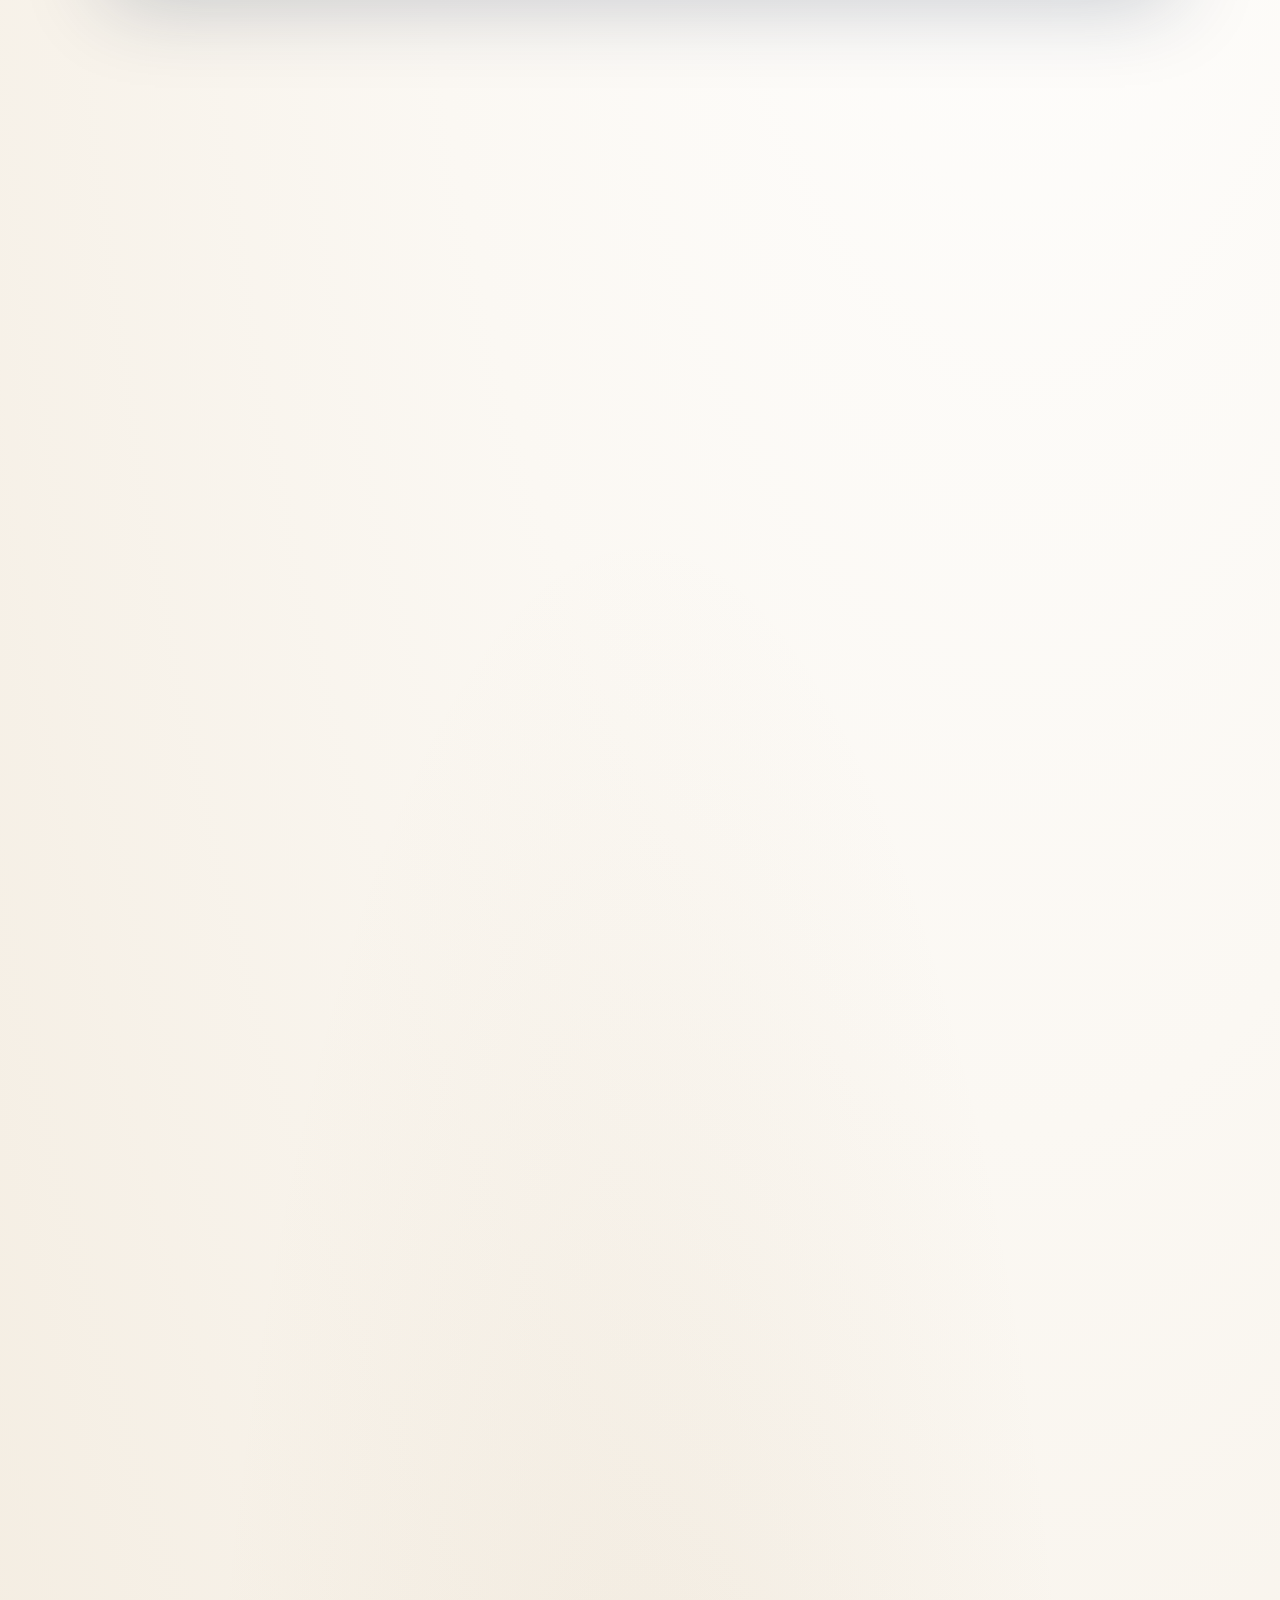
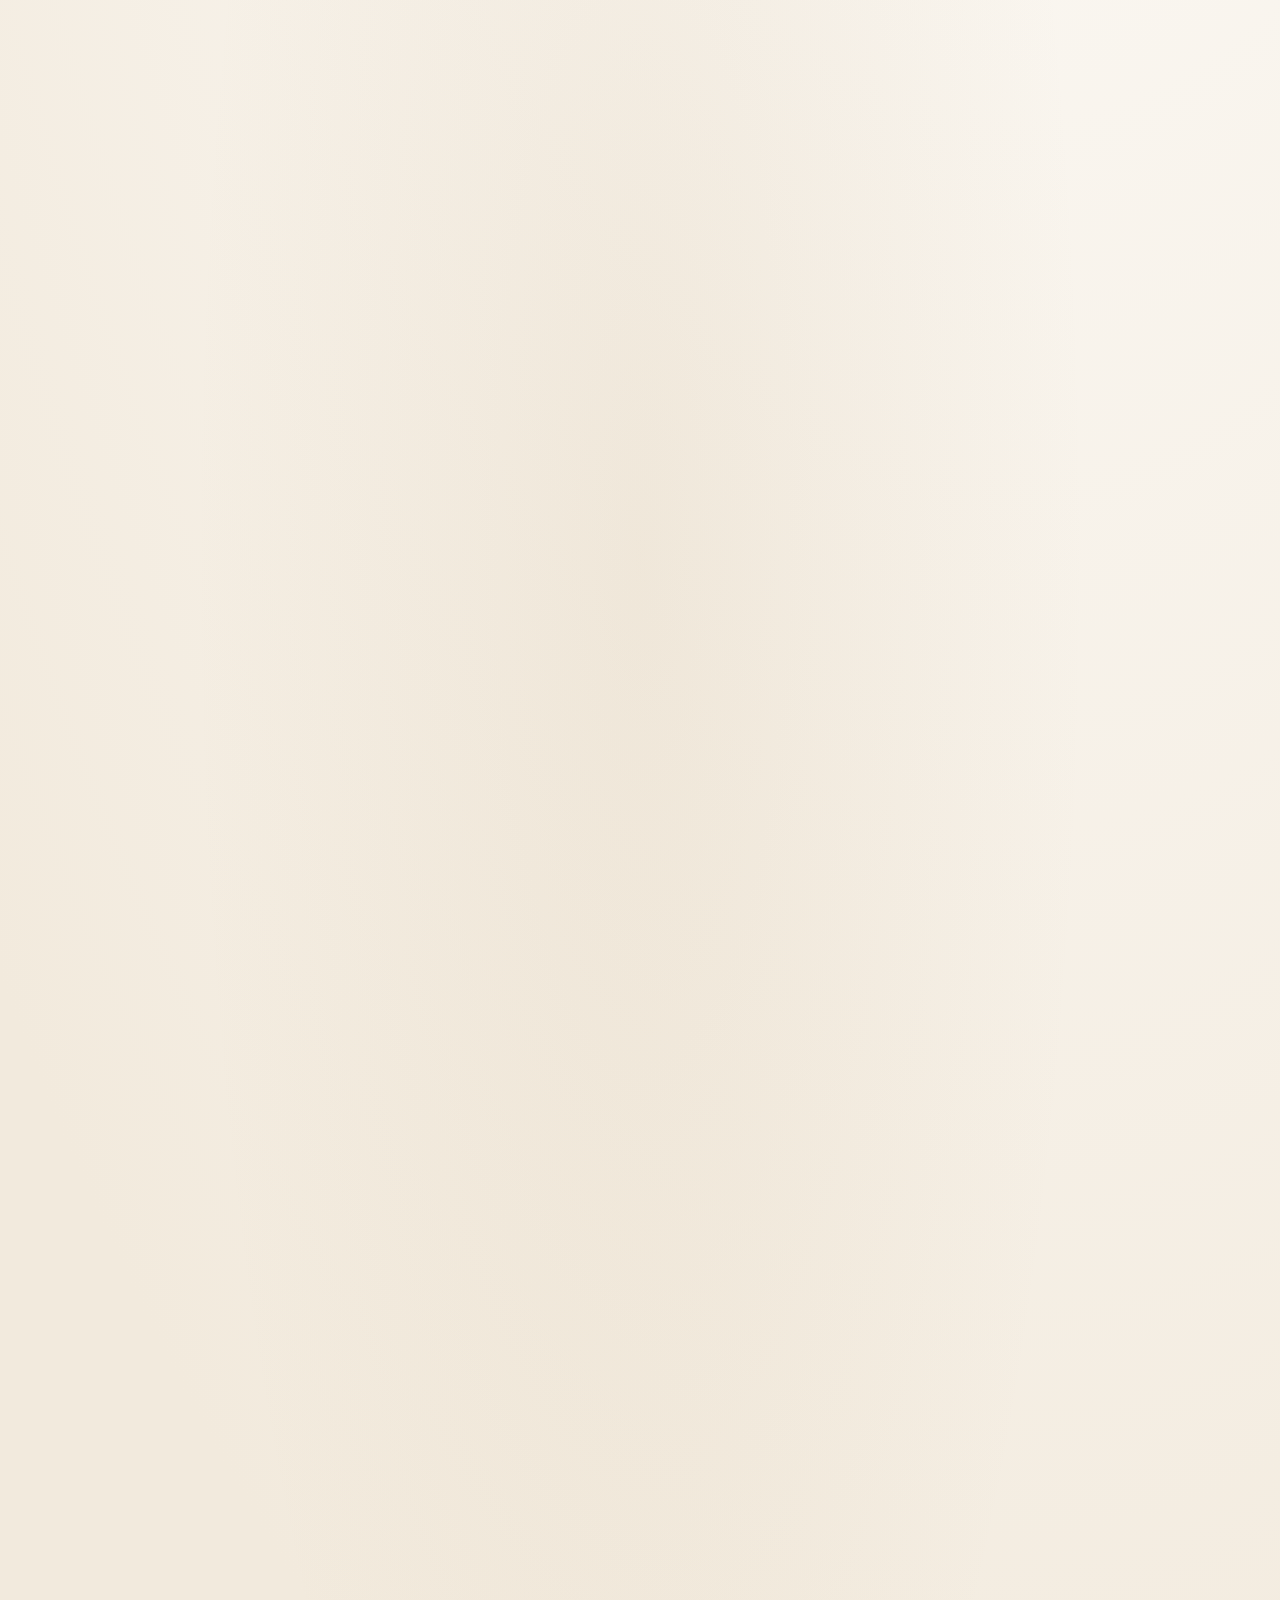
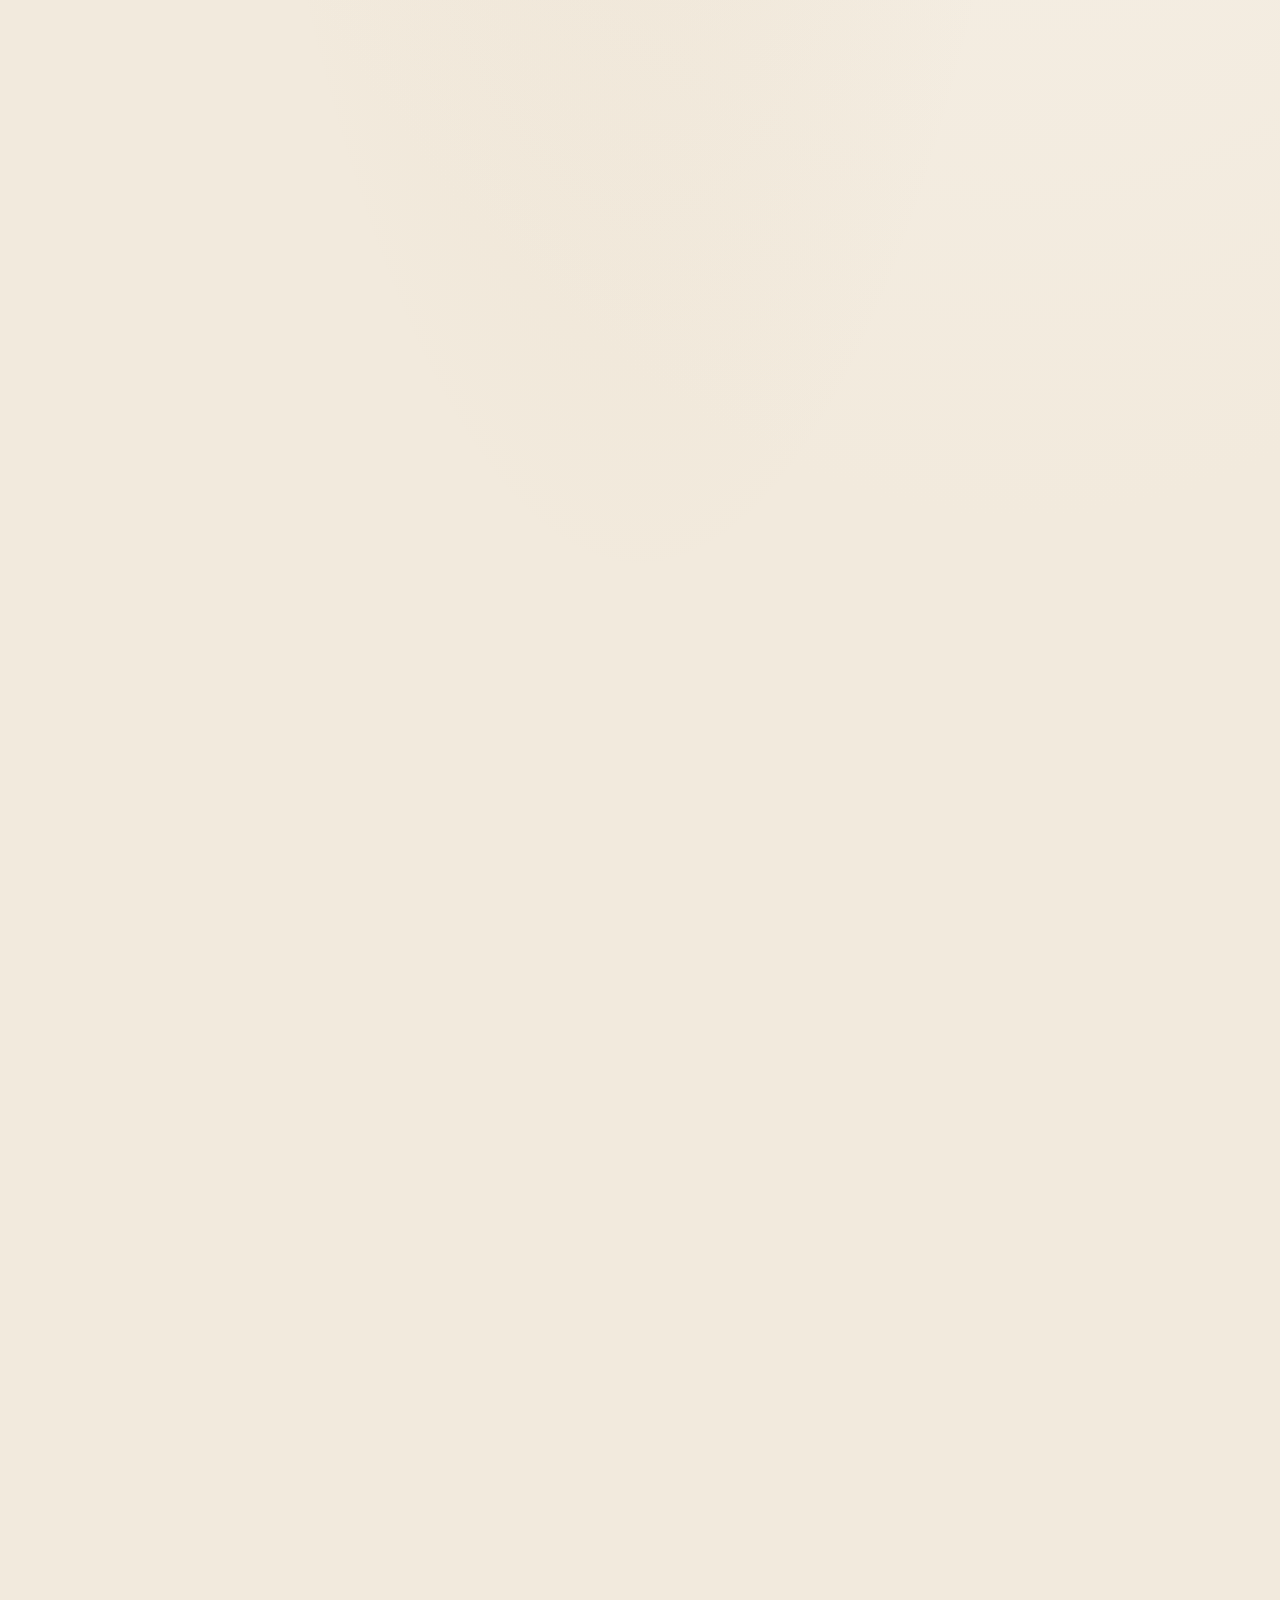
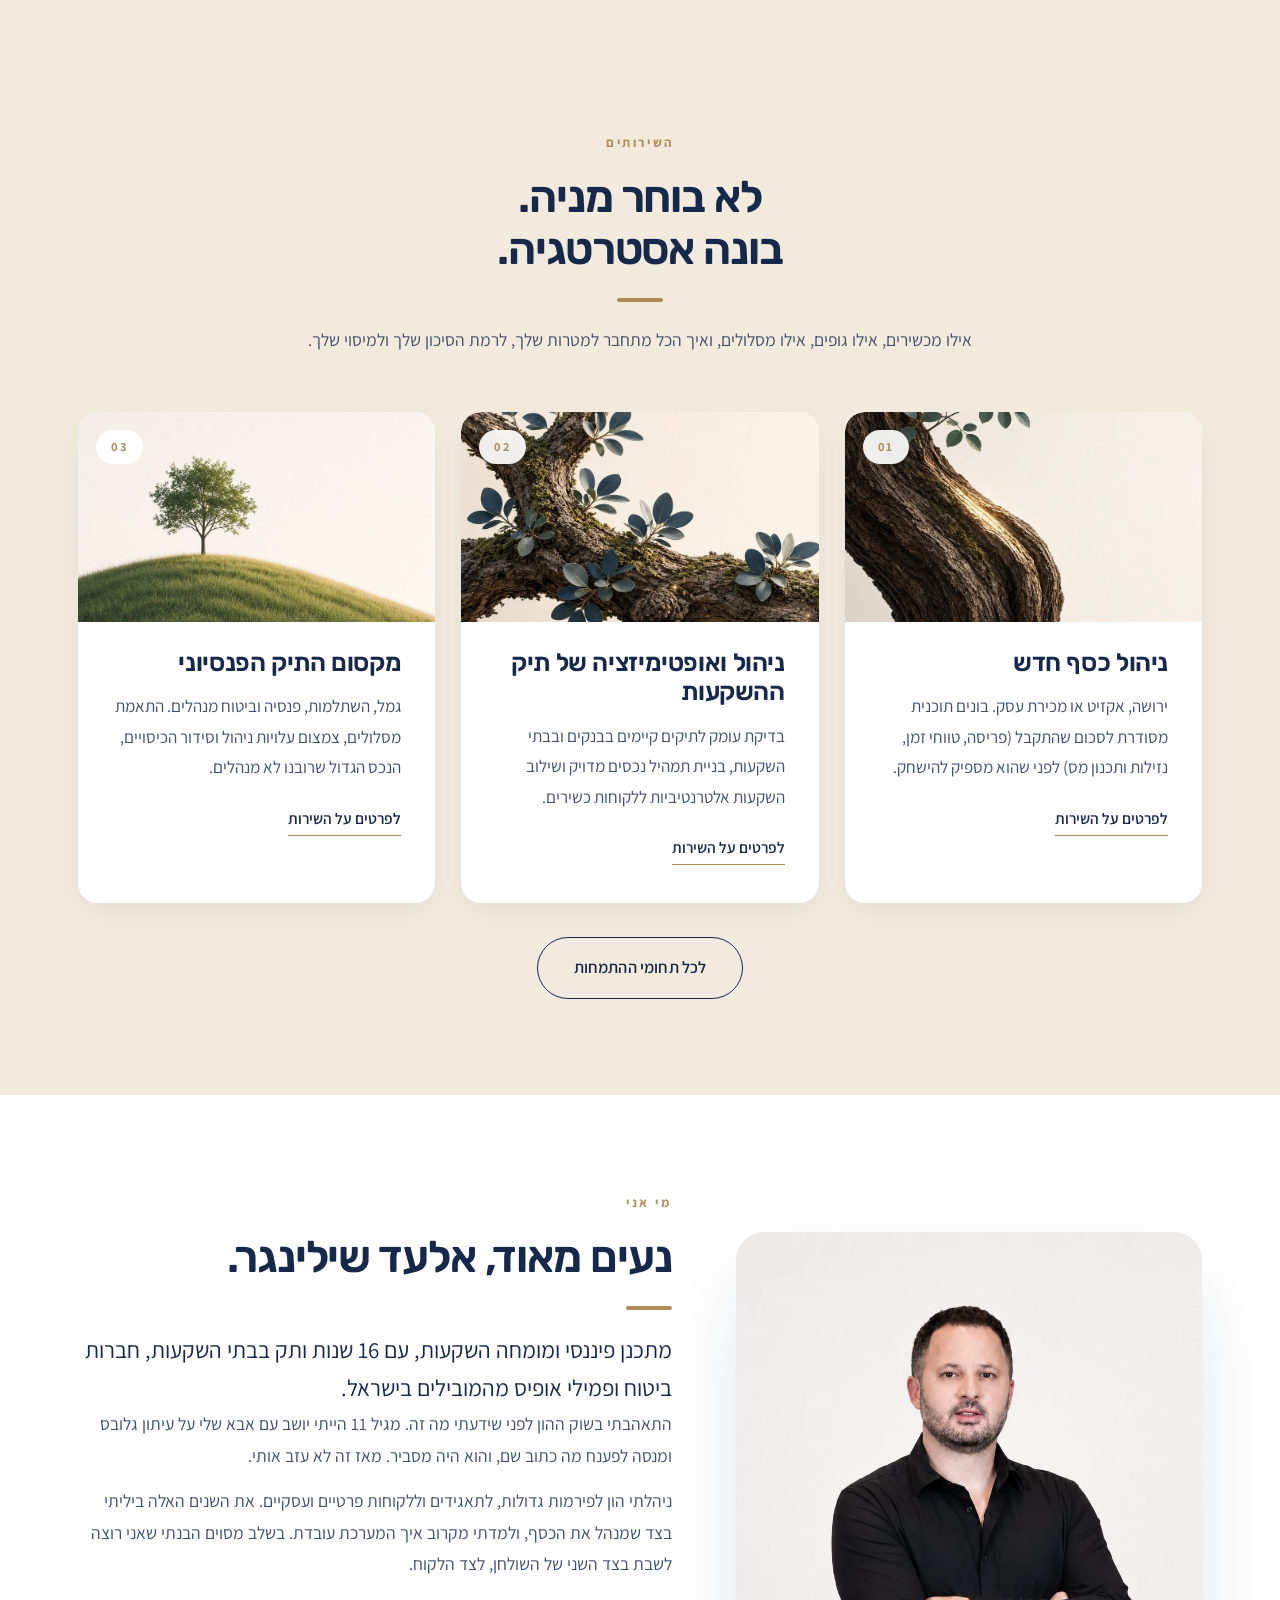
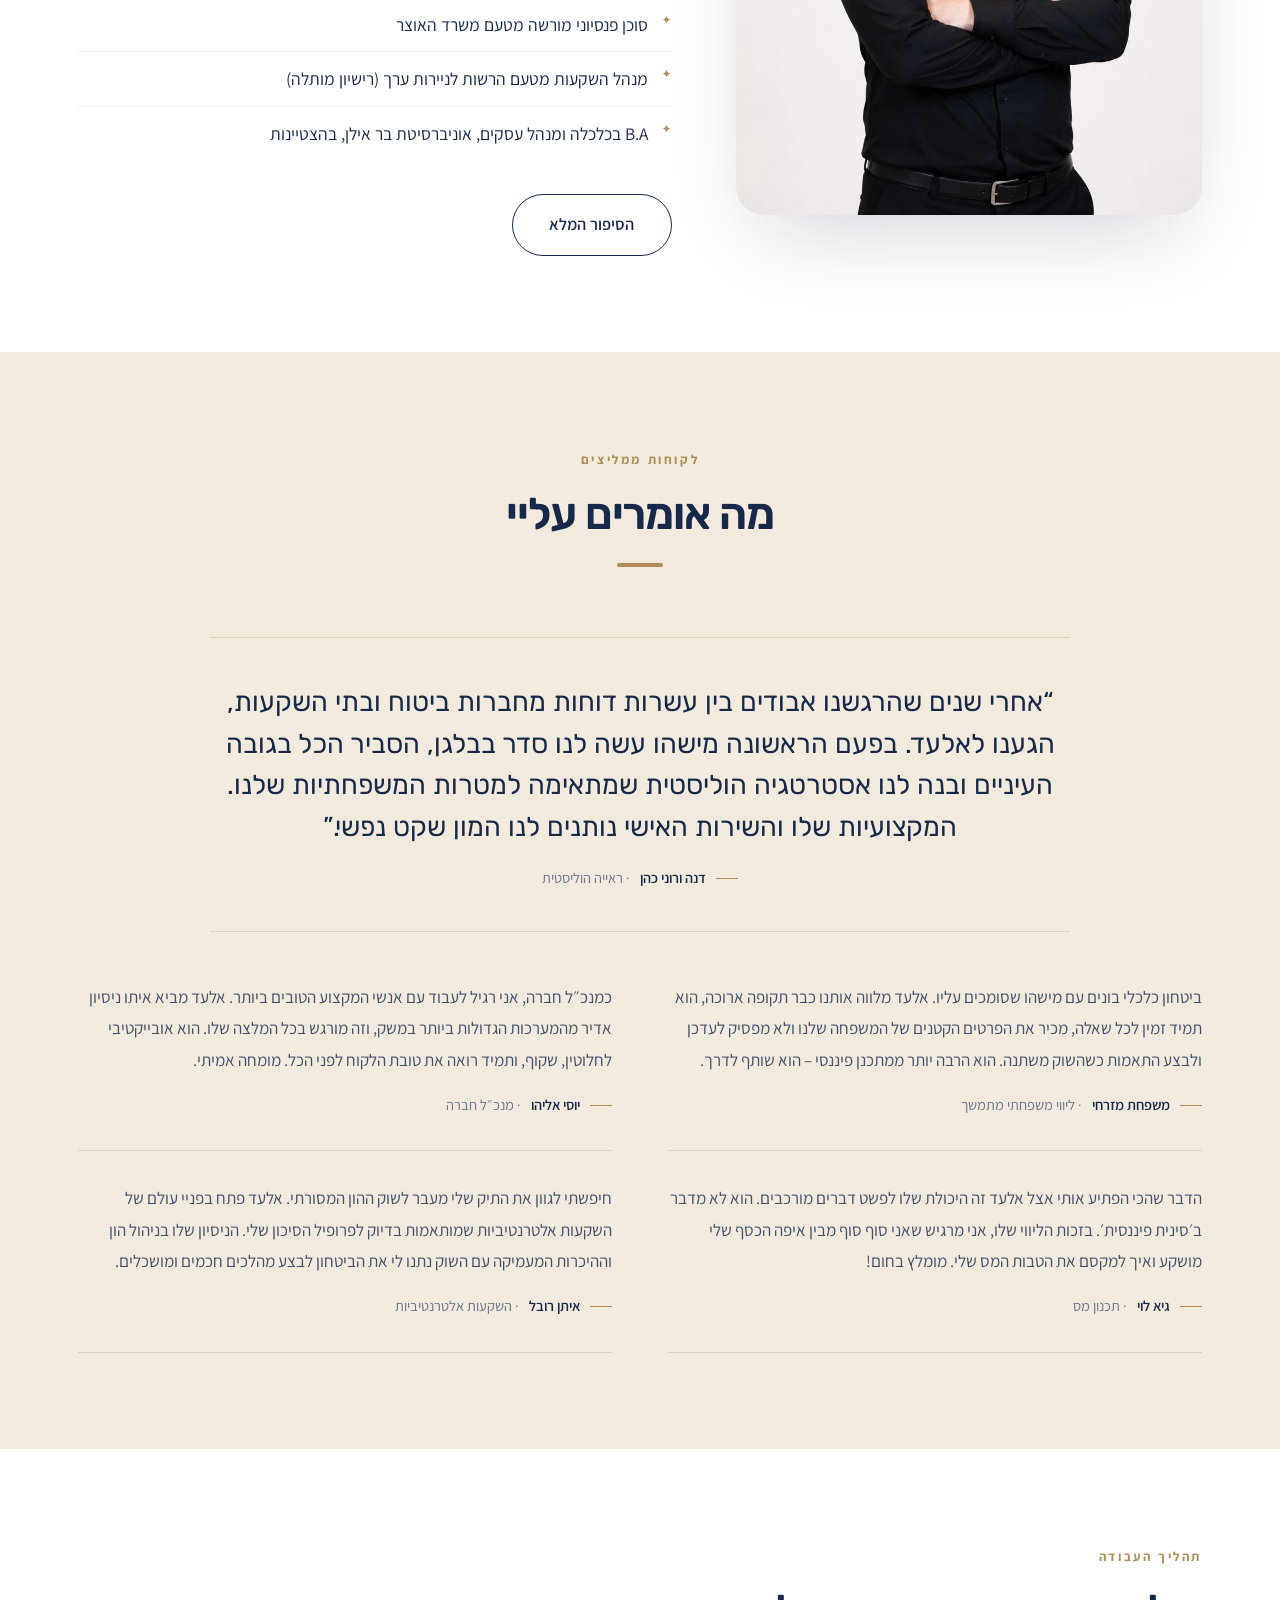
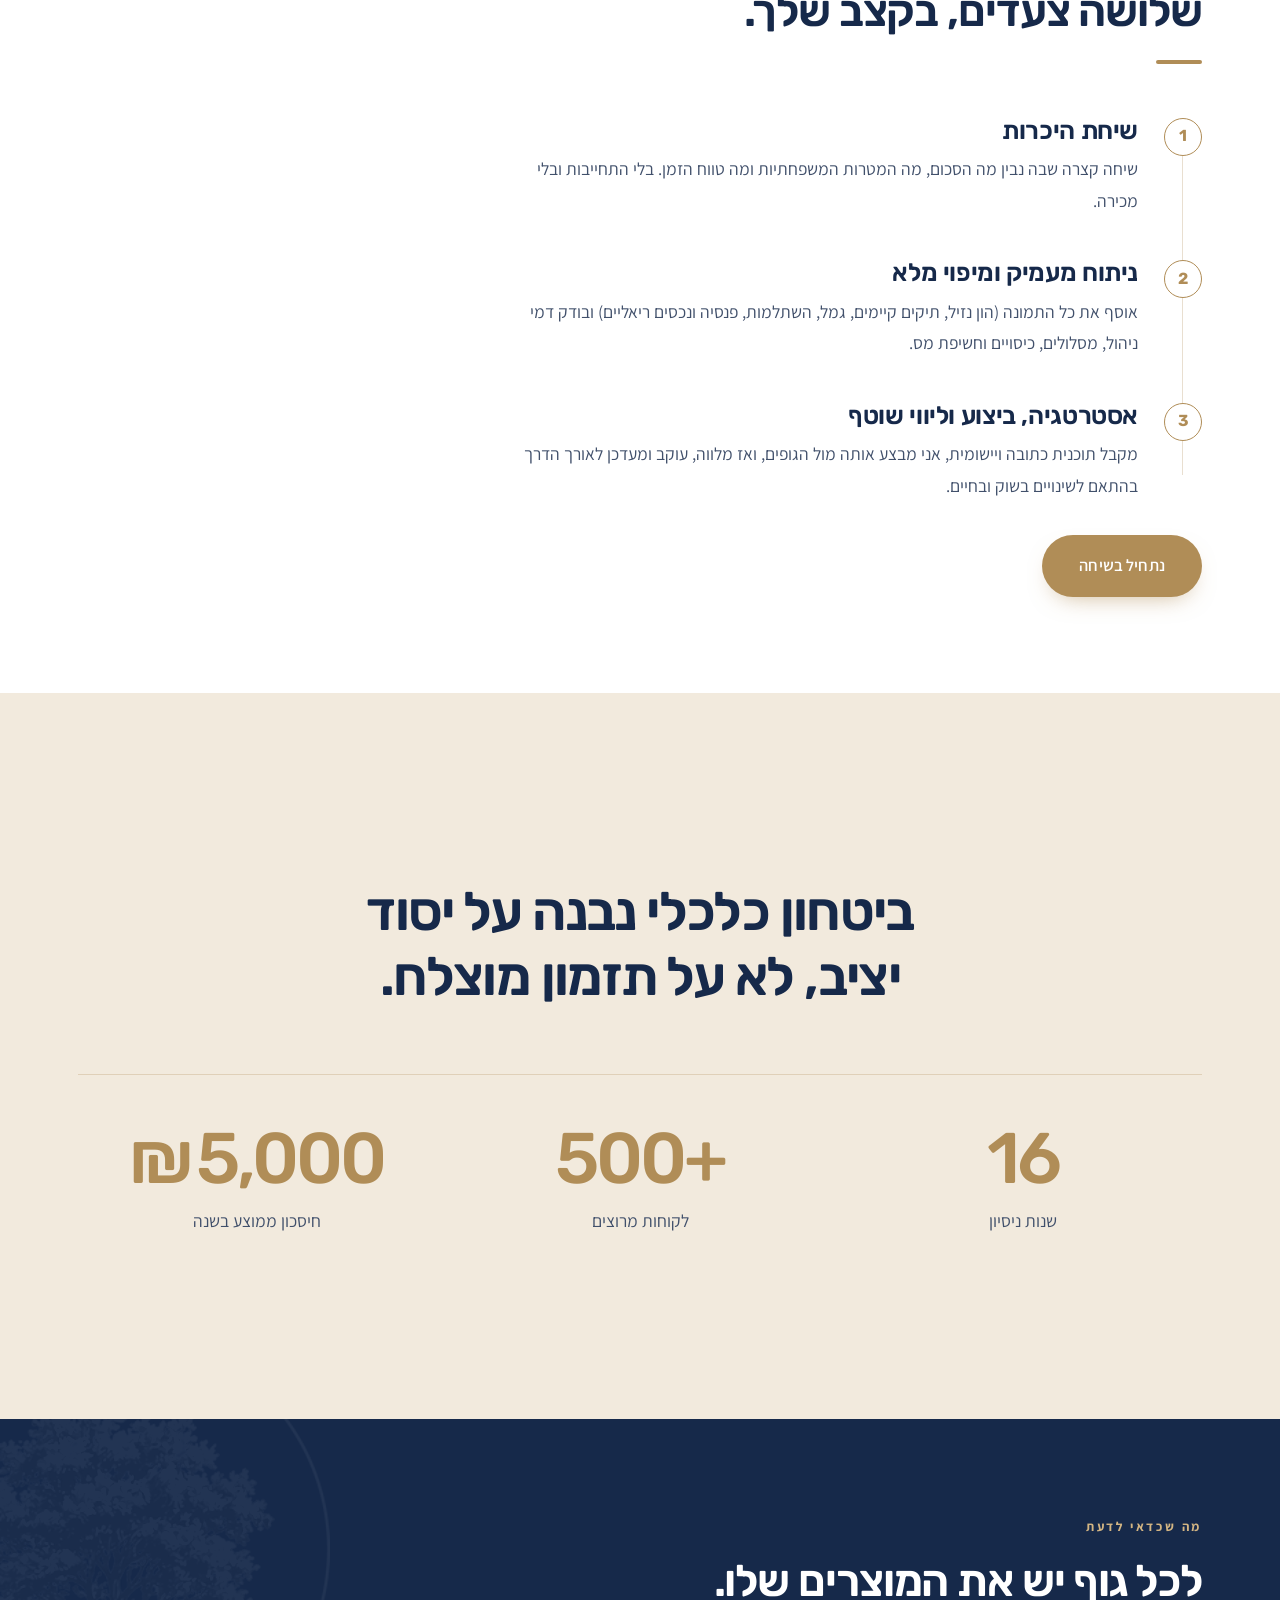
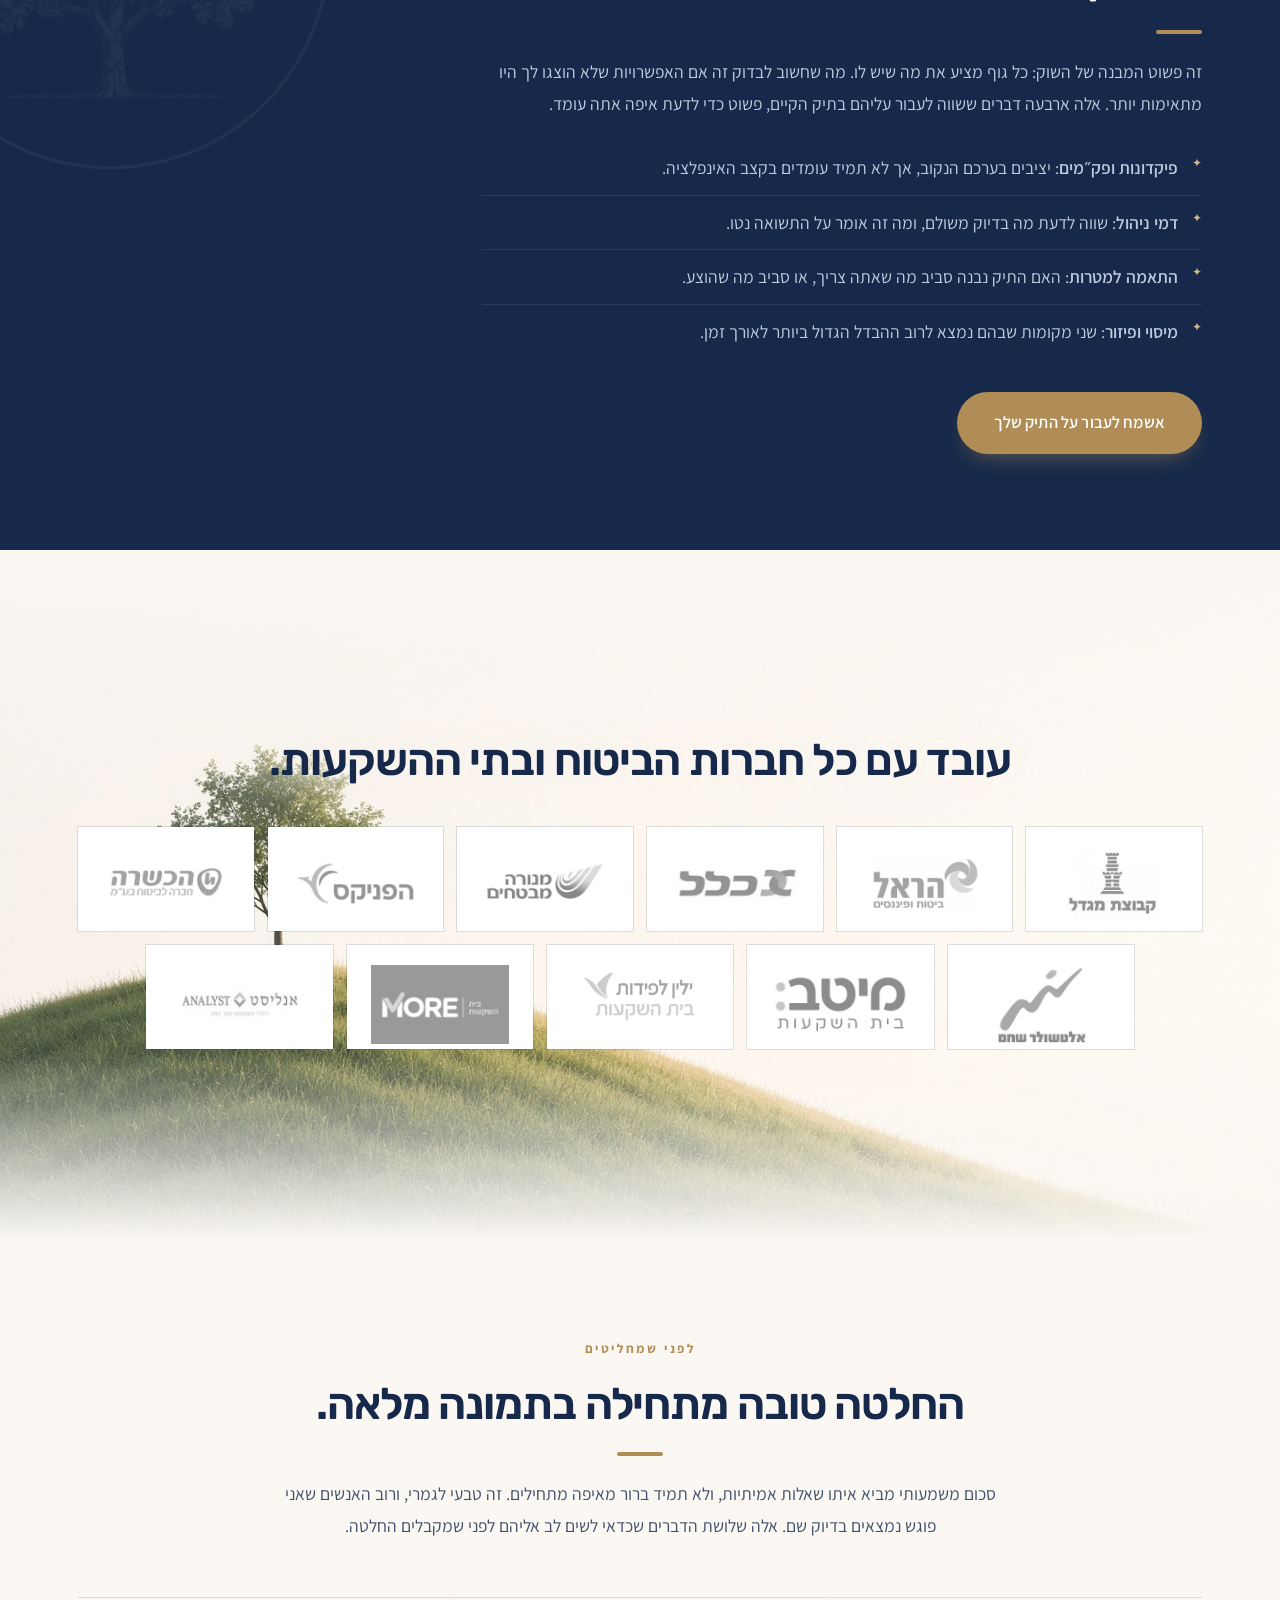
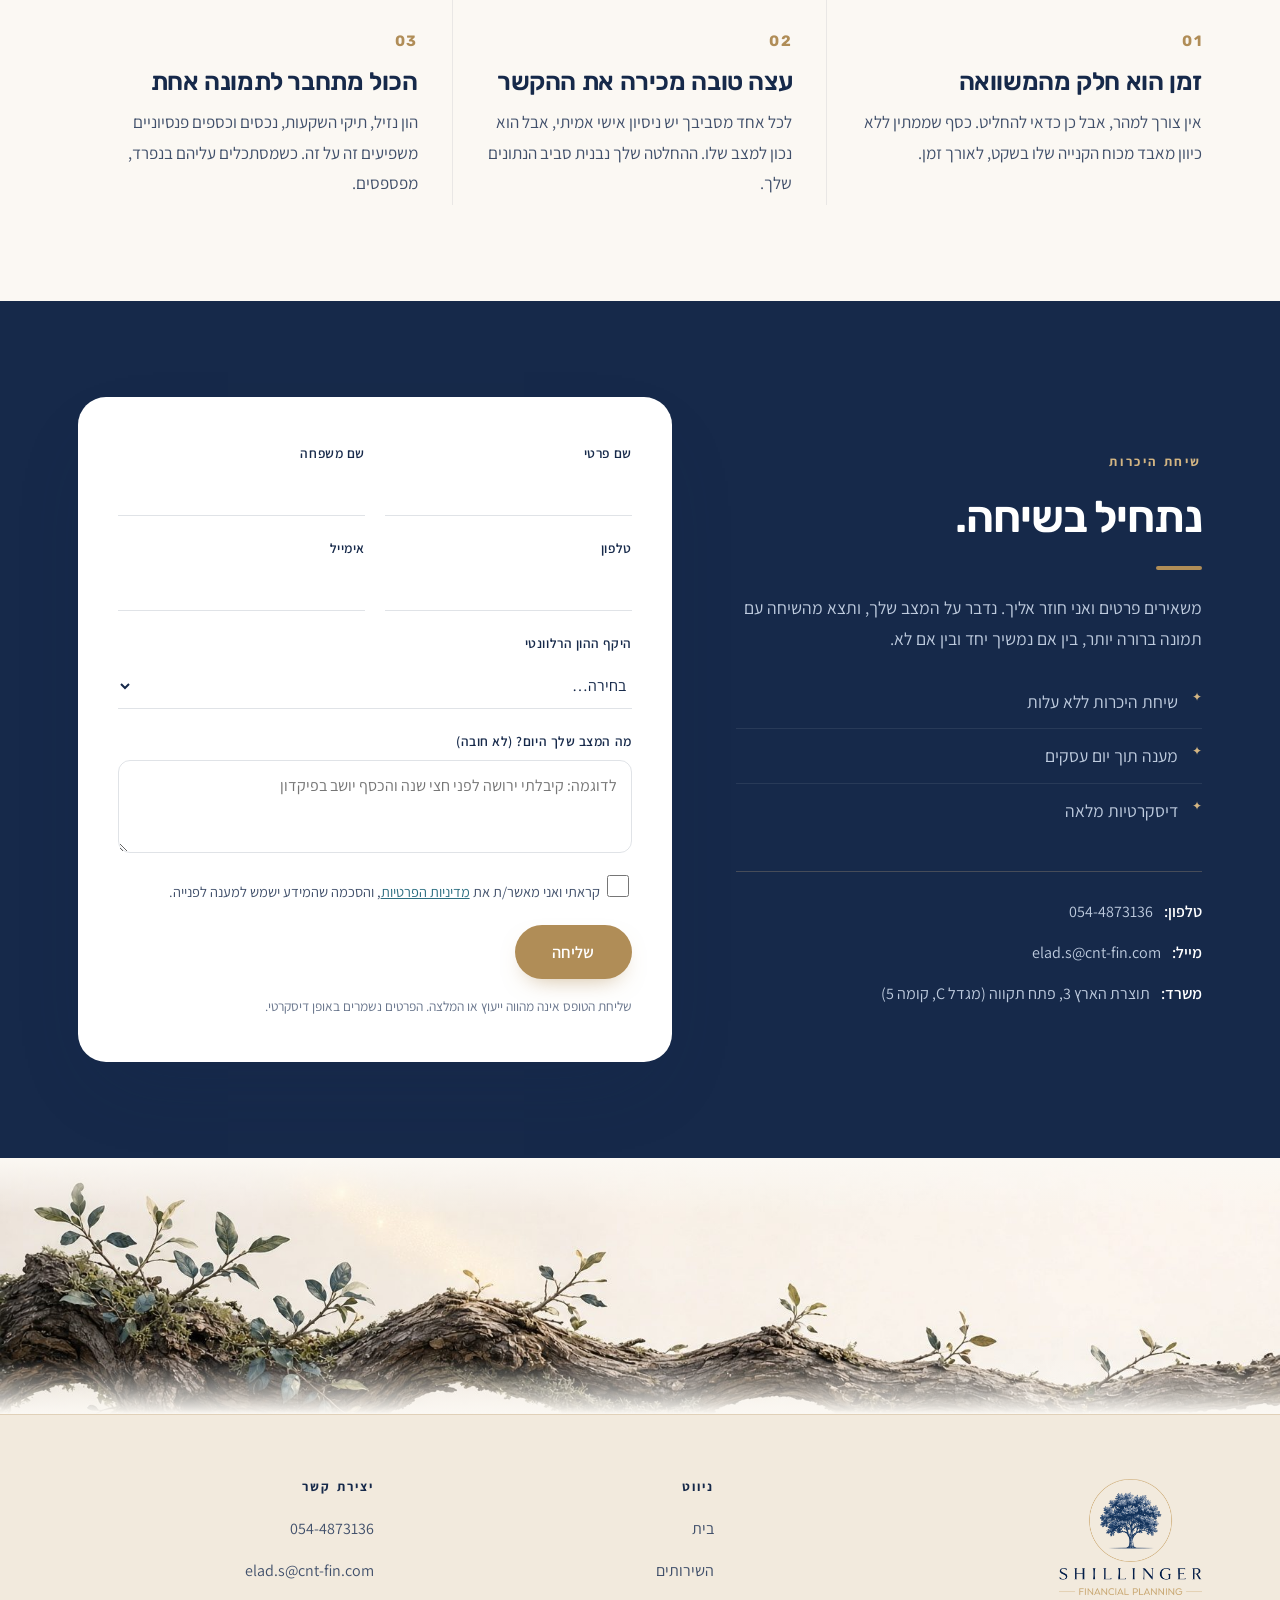
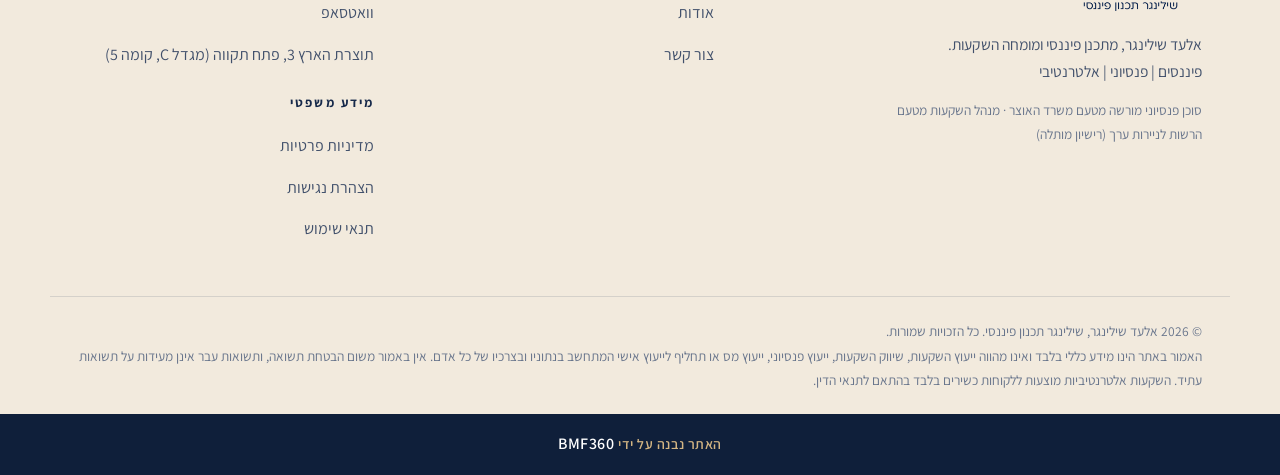
==== commit e275f473: "תיקוני מובייל: רשת הלוגואים, שטחי מגע ומטא ההירו - רשת לוגואי השותפים במובייל: היו משבצות צרות וגבוה" ====
--- a/index.html
+++ b/index.html
@@ -425,7 +425,7 @@
             <div class="field field--full field--check">
               <label for="h-privacy">
                 <input id="h-privacy" name="privacy" type="checkbox" required>
-                <span>קראתי ואני מאשר/ת את <a href="privacy.html" target="_blank">מדיניות הפרטיות</a>, והסכמה שהמידע ישמש למענה לפנייה.</span>
+                <span>קראתי ואני מאשר/ת את <a href="privacy.html" target="_blank" rel="noopener">מדיניות הפרטיות</a>, והסכמה שהמידע ישמש למענה לפנייה.</span>
               </label>
             </div>
           </div>
--- a/assets/css/style.css
+++ b/assets/css/style.css
@@ -600,7 +600,7 @@
   flex-direction:row;align-items:flex-start;gap:10px;
   font-weight:400;font-size:14.5px;color:var(--text-soft);cursor:pointer;letter-spacing:0;
 }
-.field--check input{flex:0 0 17px;width:17px;height:17px;margin-top:4px;accent-color:var(--gold);padding:0}
+.field--check input{flex:0 0 22px;width:22px;height:22px;margin-top:2px;accent-color:var(--gold);padding:0}
 .field--check a{color:var(--teal);text-decoration:underline}
 .form-note{margin-top:16px;font-size:13.5px;color:var(--text-mute);line-height:1.7}
 .form-msg{
@@ -938,3 +938,34 @@
   .nav a::after{display:none}
   .nav__cta{margin-top:14px;text-align:center;border-bottom:1px solid var(--gold)!important}
 }
+
+/* מובייל: הגדלת שטחי מגע לאצבע (מינימום ~44px) */
+@media (max-width:720px){
+  .svc__link,.stack__link{padding-block:11px 9px;margin-top:16px}
+  .footer ul{gap:2px}
+  .footer ul a{display:inline-block;padding-block:11px}
+  .legal .legal__sec a{display:inline-block;padding-block:9px}
+  .field--check label{gap:12px;align-items:flex-start}
+  .field--check input{flex-basis:24px;width:24px;height:24px}
+  .field--check a{display:inline-block;padding-block:6px}
+  .contact-lines a{padding-block:8px}
+  .icon-list a{display:inline-block;padding-block:9px}
+  .credit a{display:inline-block;padding-block:11px}
+  .float-actions{gap:10px}
+}
+
+/* מובייל: רשת הלוגואים, מטא ההירו והצגת הלוגואים במסכי מגע */
+@media (max-width:980px){
+  .logo-tile{flex:1 1 30%;max-width:calc(100% / 3 - 10px);height:86px;padding:14px 16px}
+  .logos{gap:12px;margin-top:34px}
+}
+@media (max-width:560px){
+  .logo-tile{flex:1 1 44%;max-width:calc(100% / 2 - 6px);height:80px;padding:12px 14px}
+}
+/* במסכי מגע אין hover, אז הלוגואים מוצגים בבירור מלכתחילה */
+@media (hover:none){
+  .logo-tile img{filter:grayscale(.12);opacity:.95}
+}
+@media (max-width:720px){
+  .hero__meta{flex-direction:column;gap:8px;margin-top:32px}
+}
